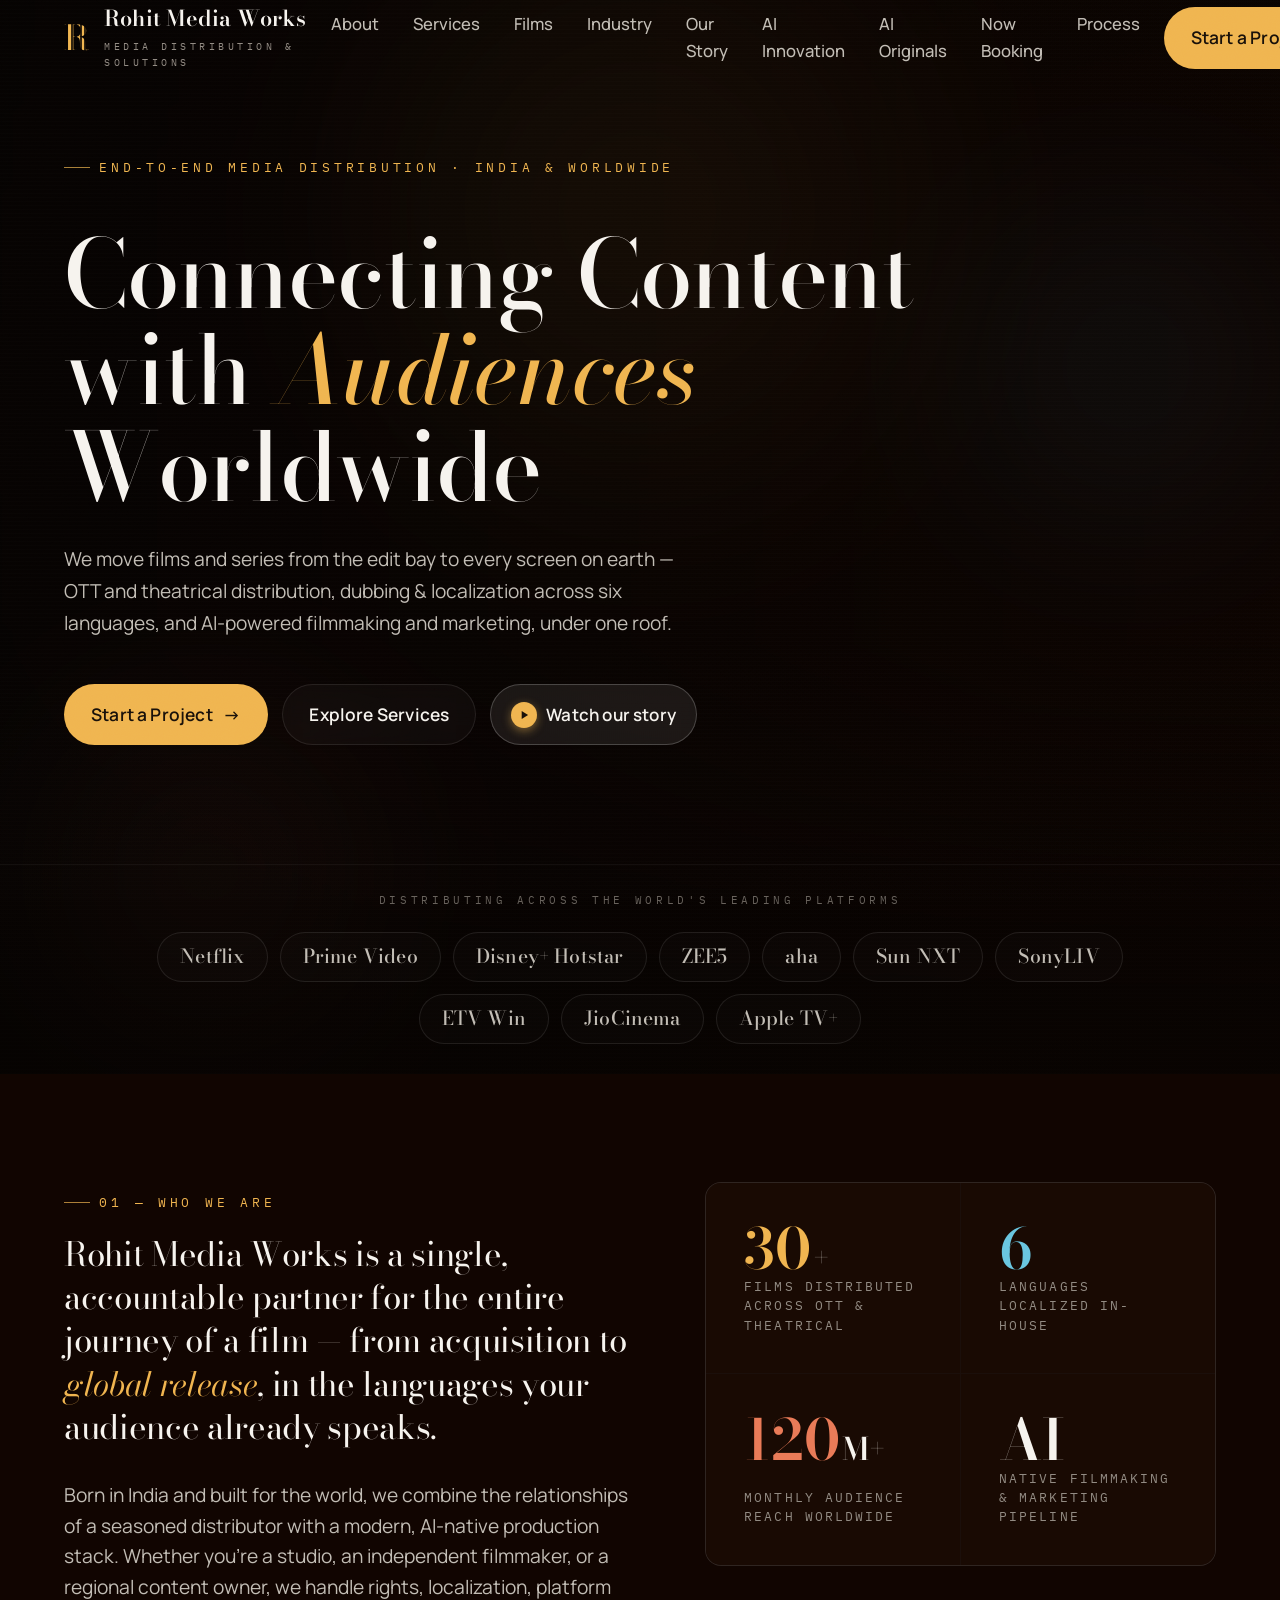
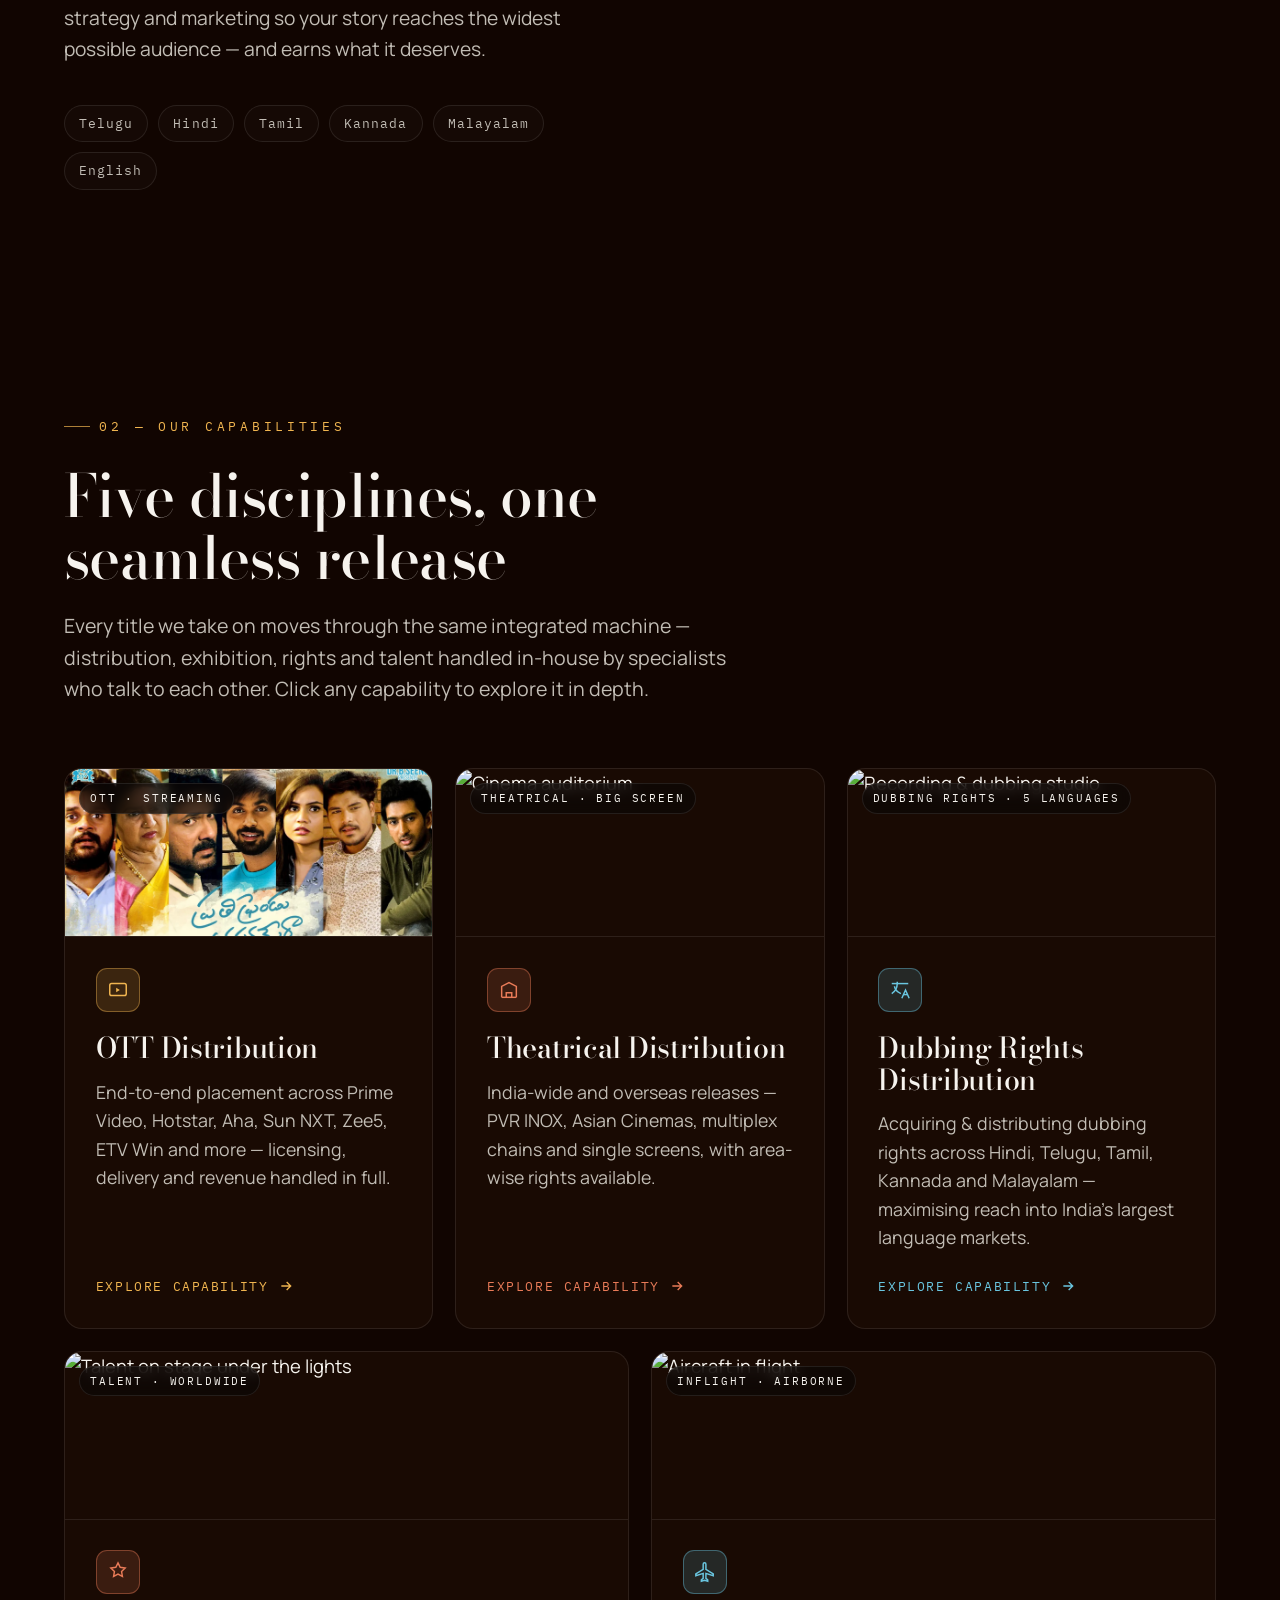
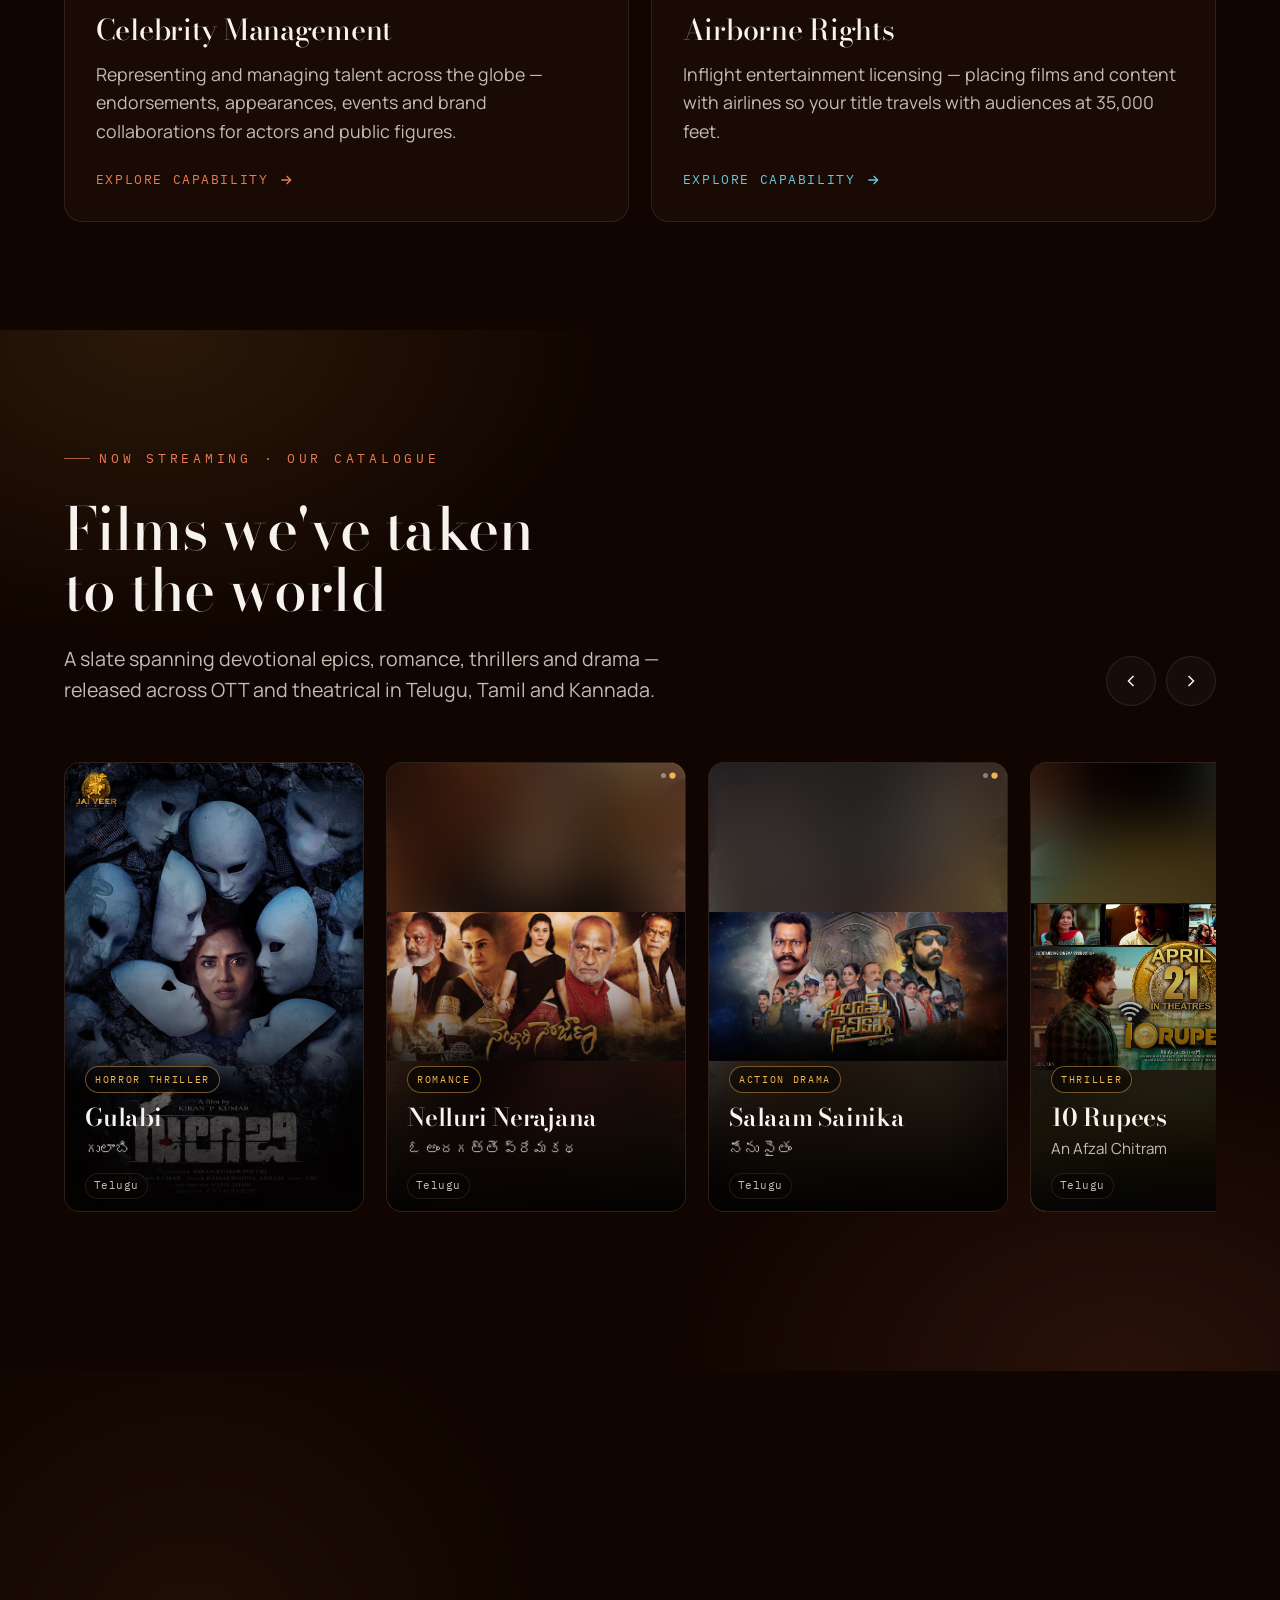
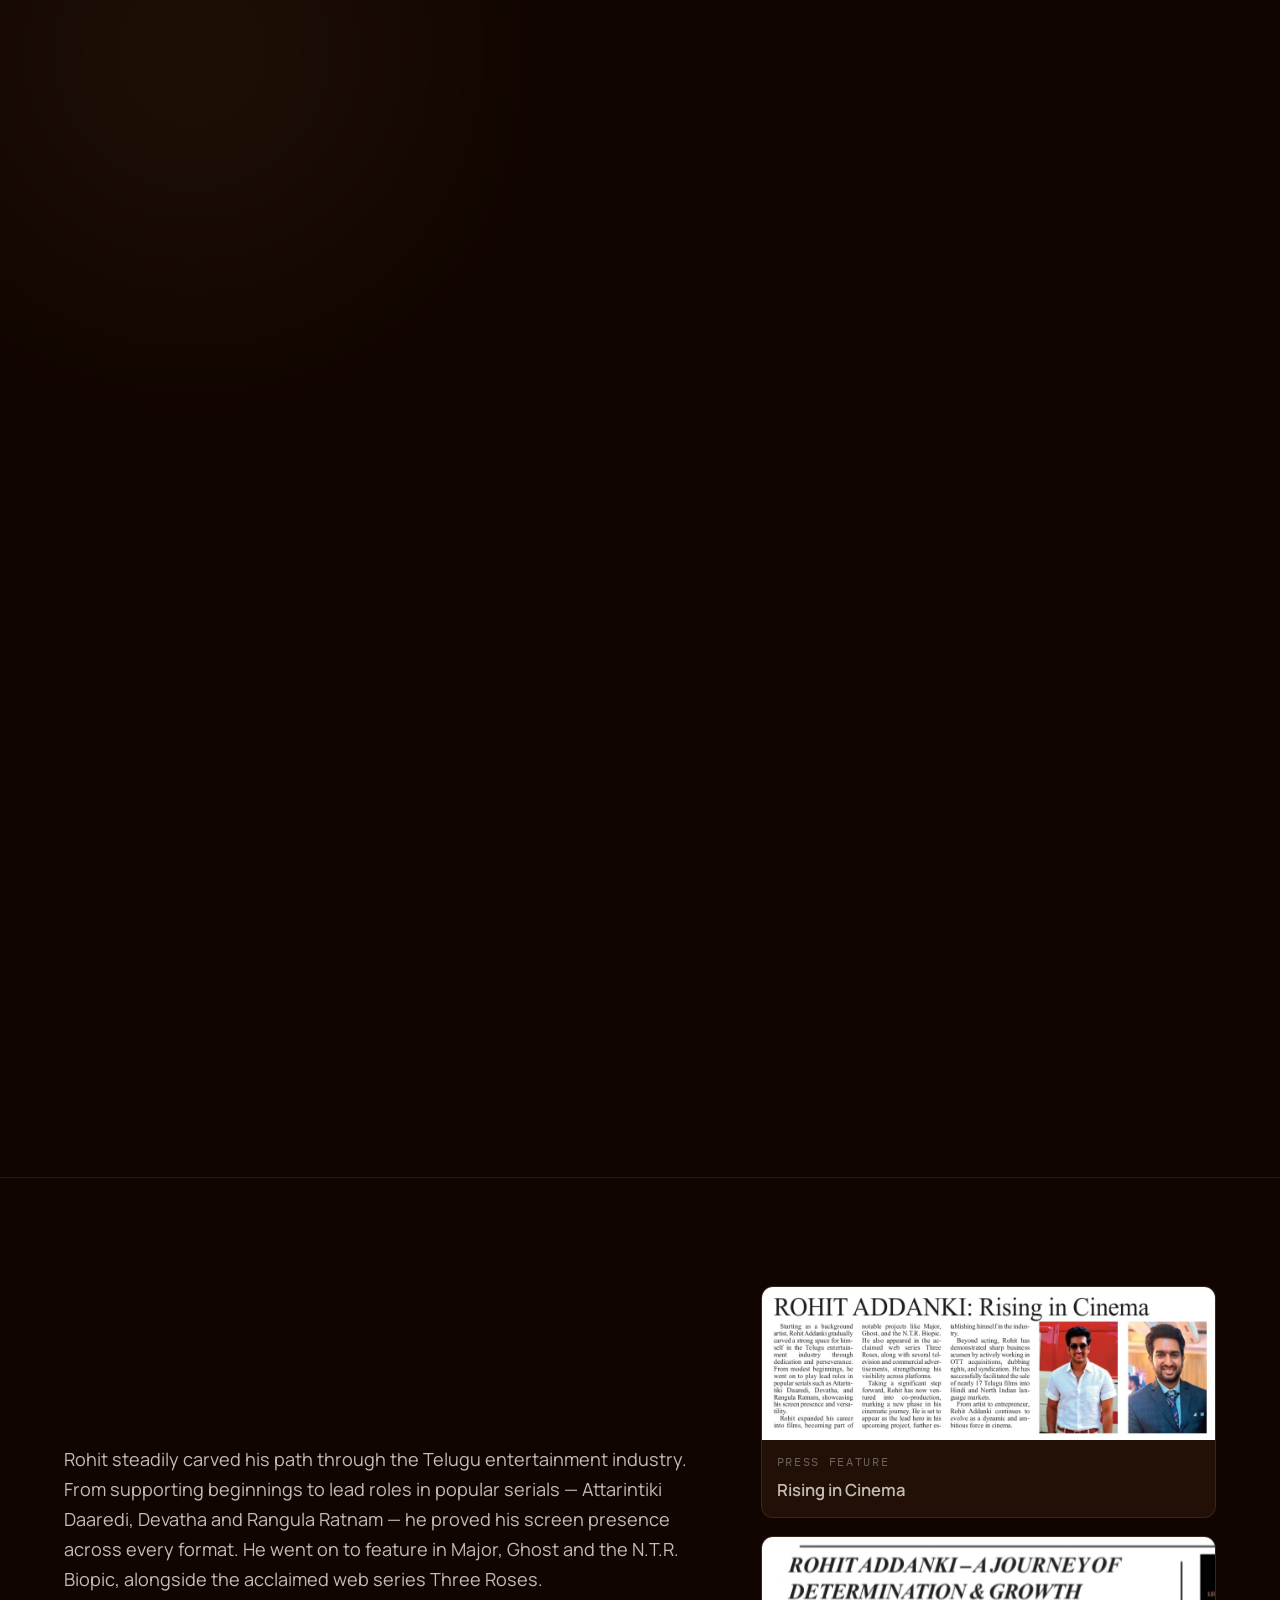
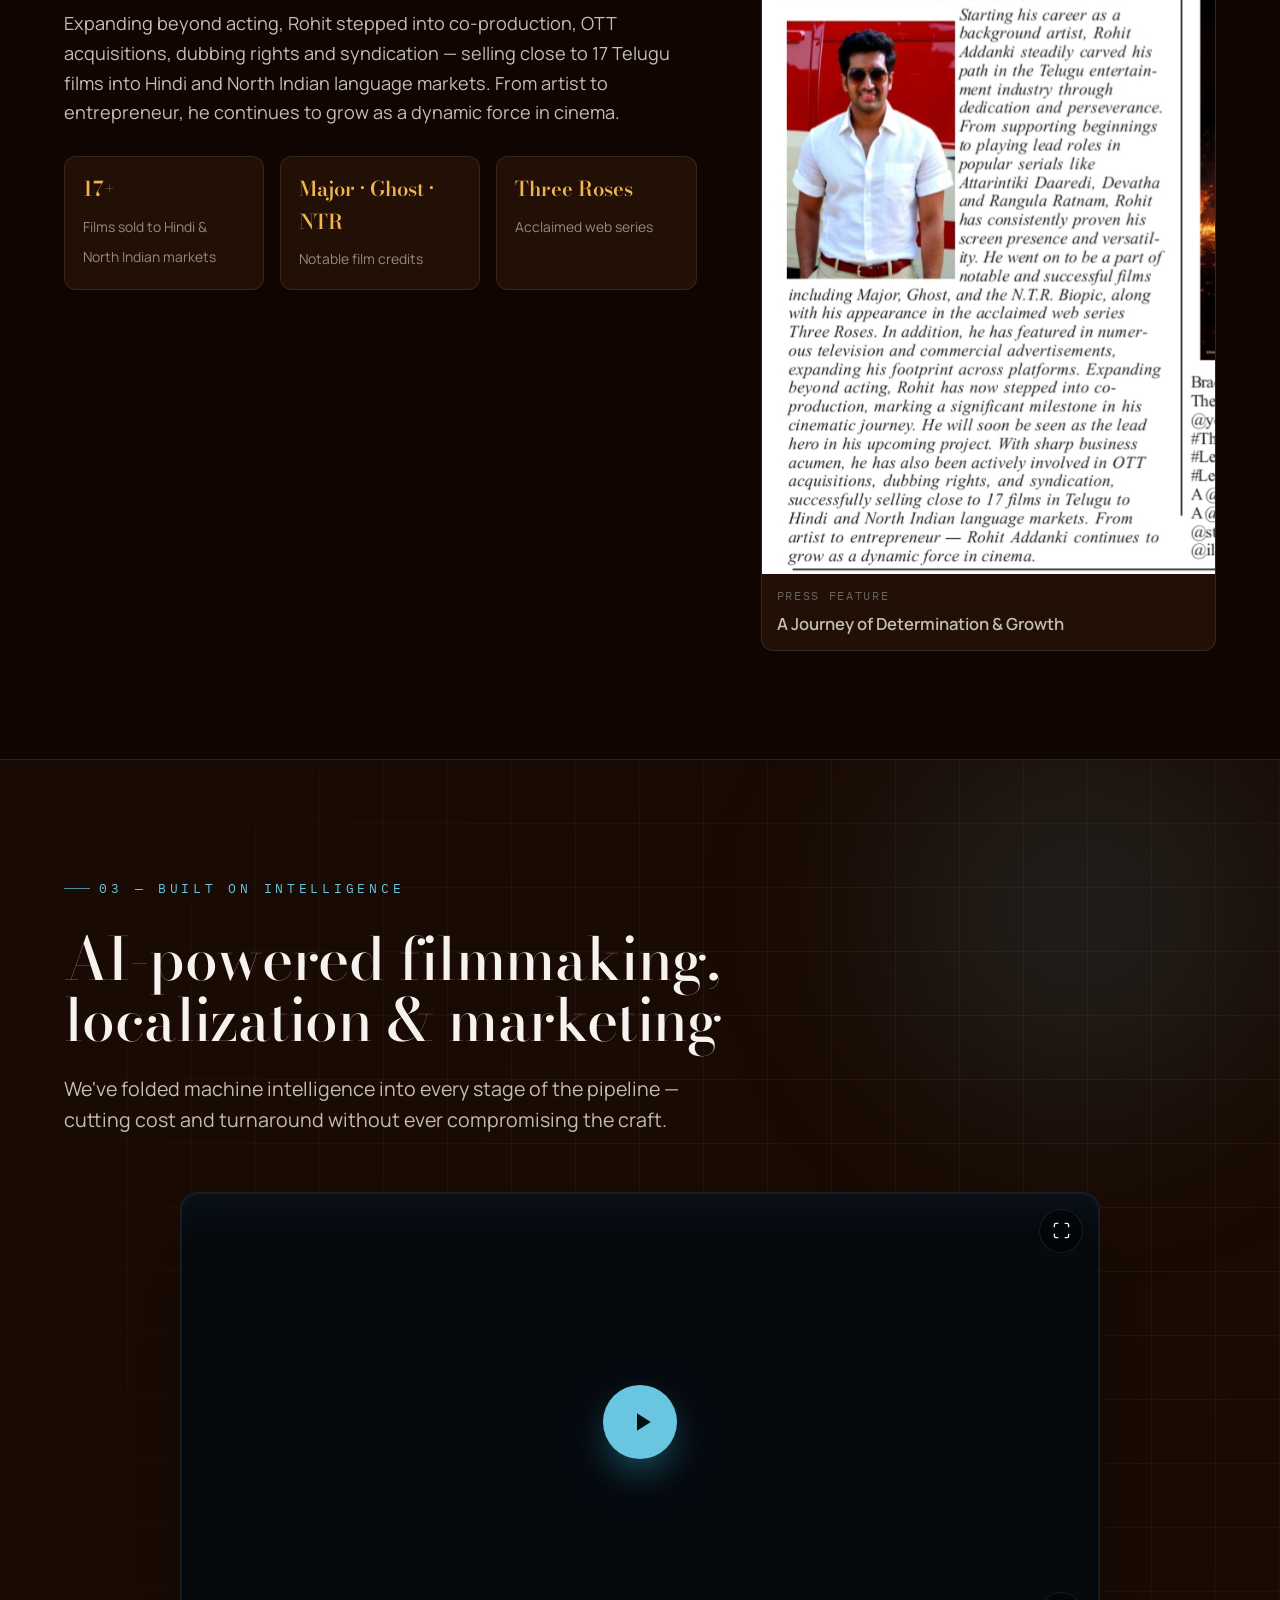
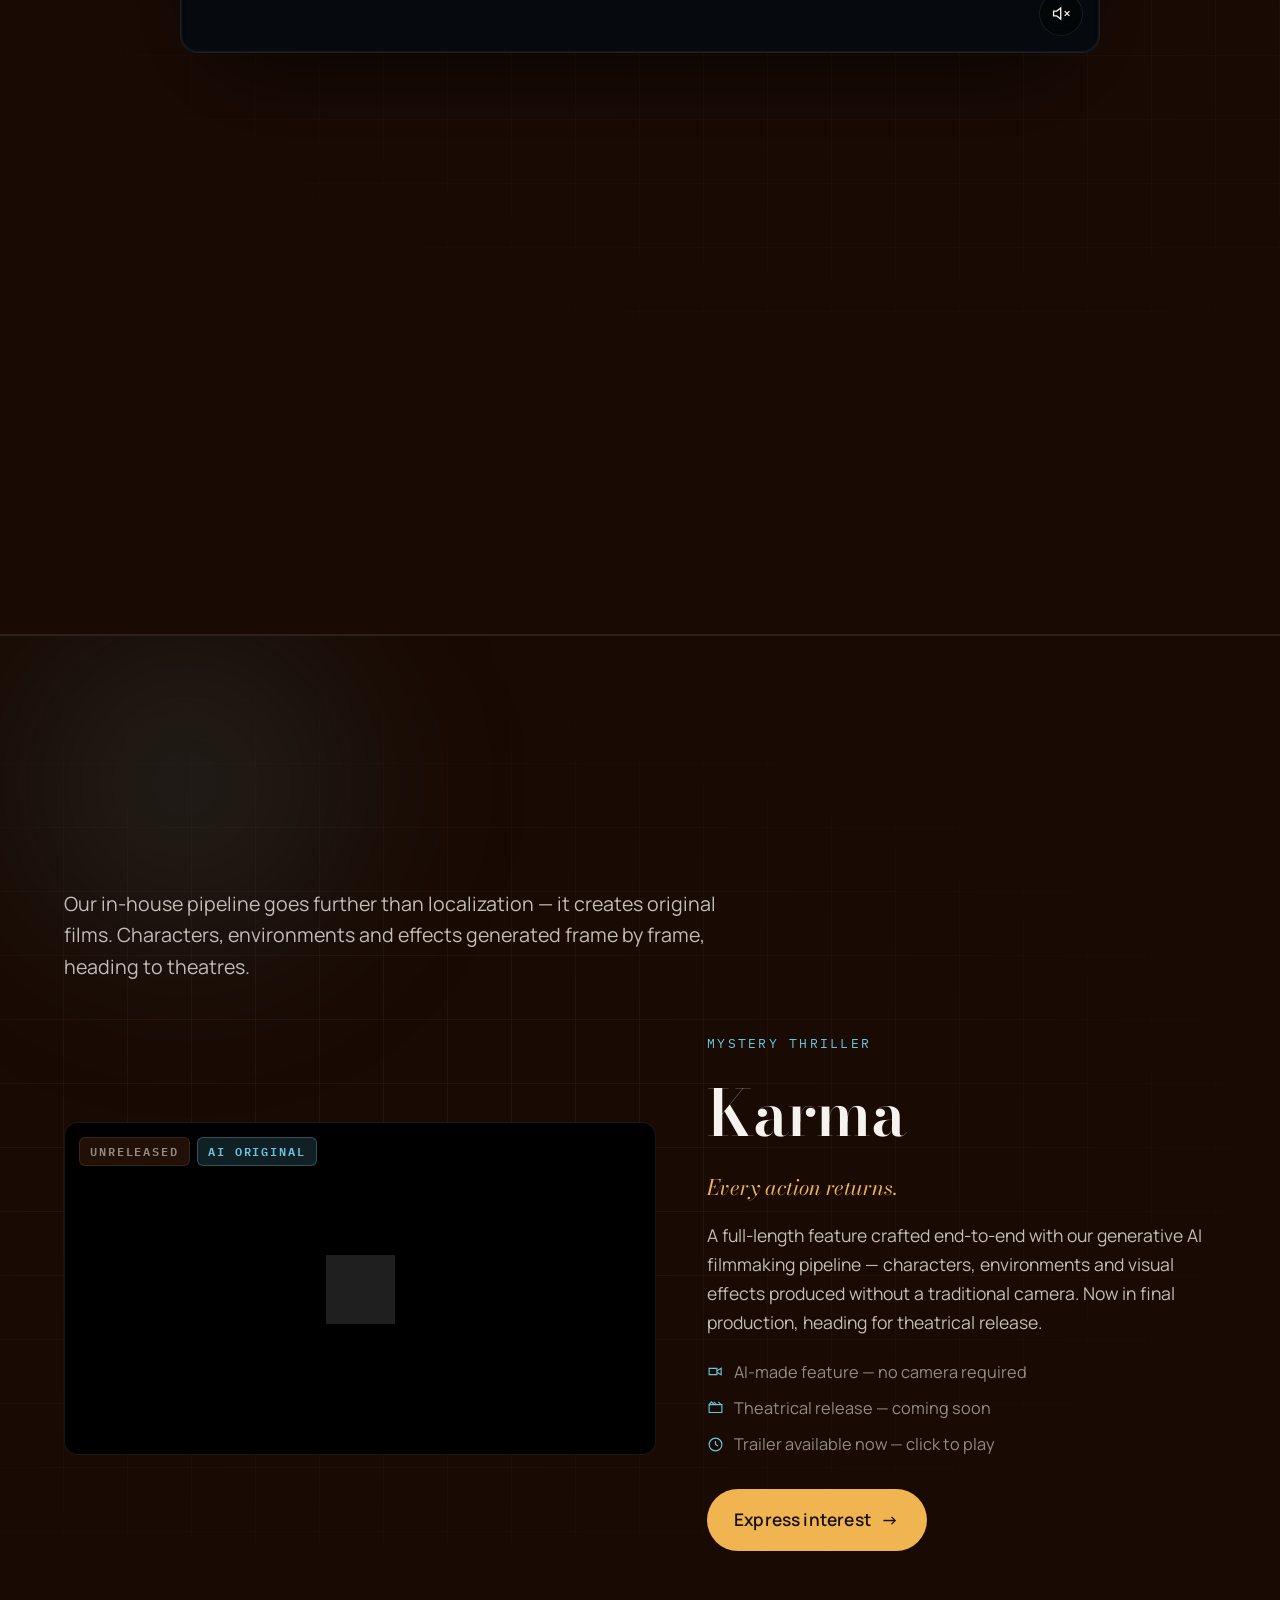
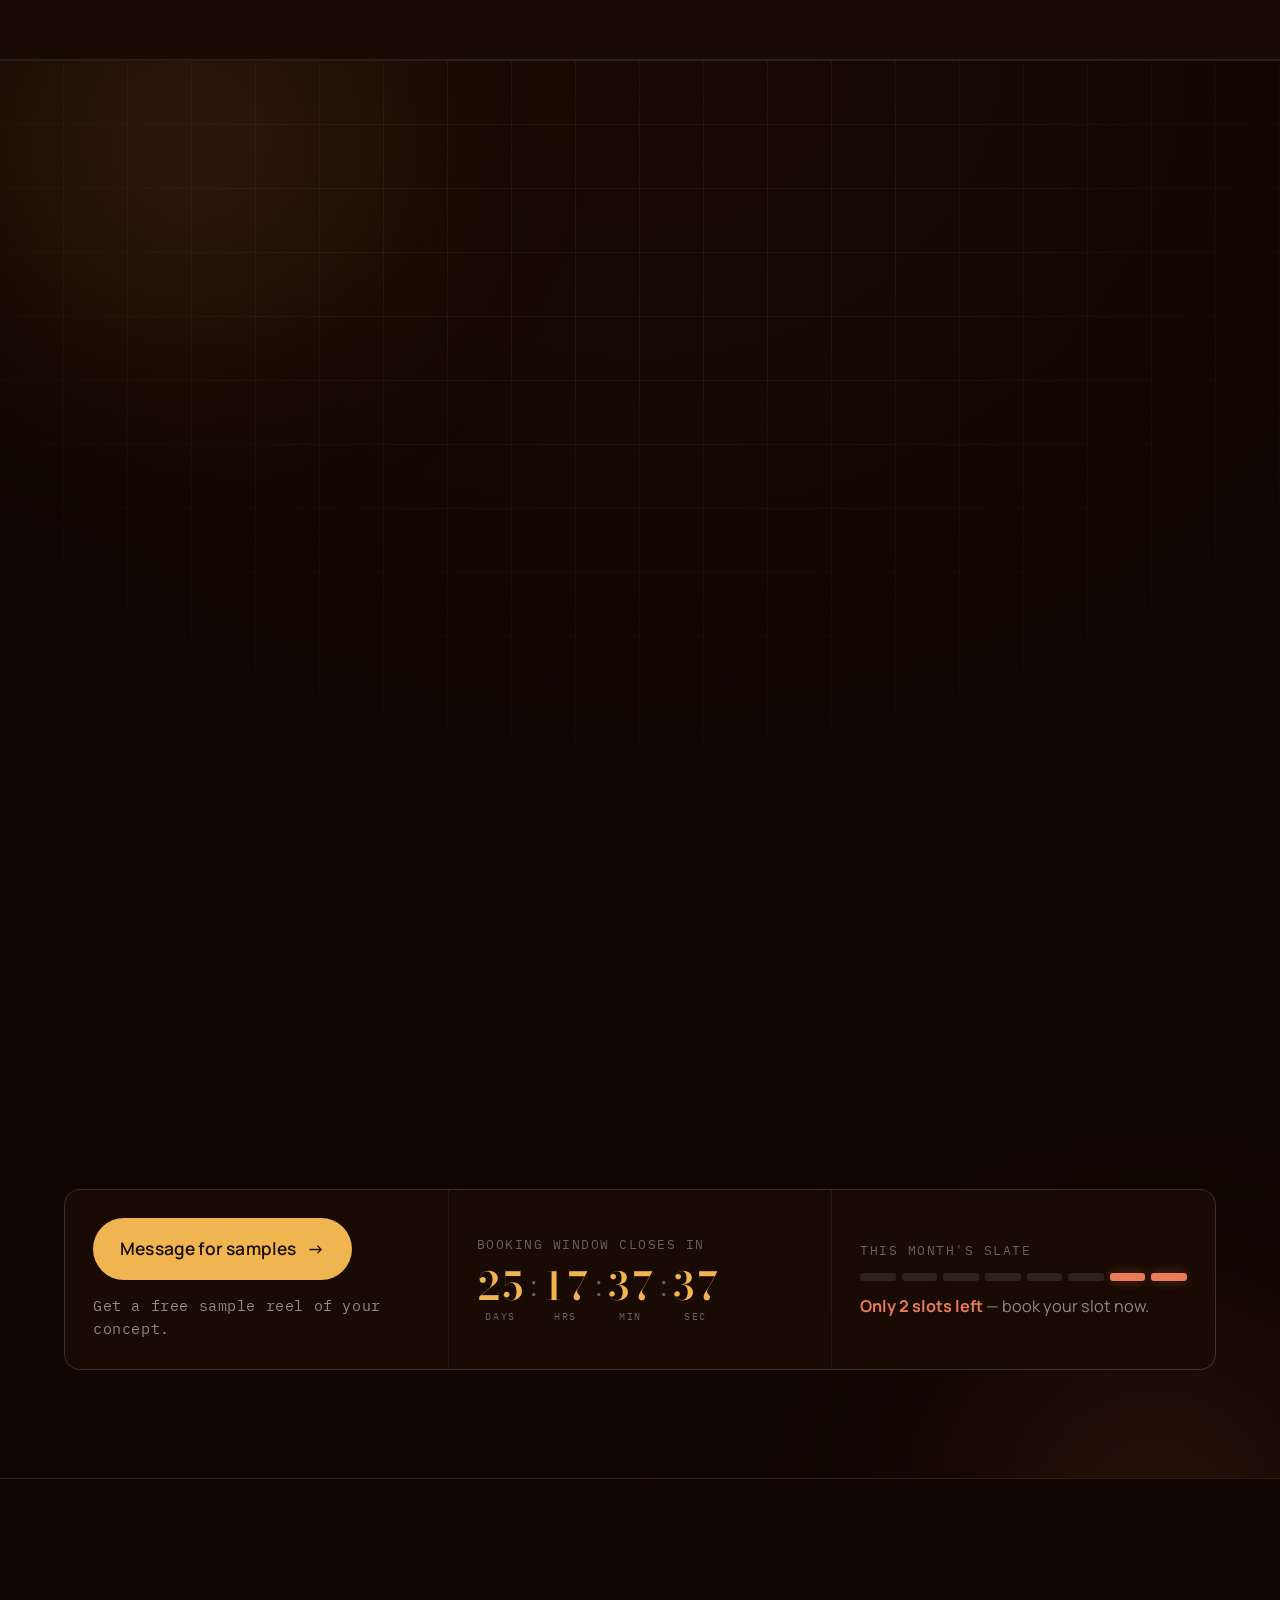
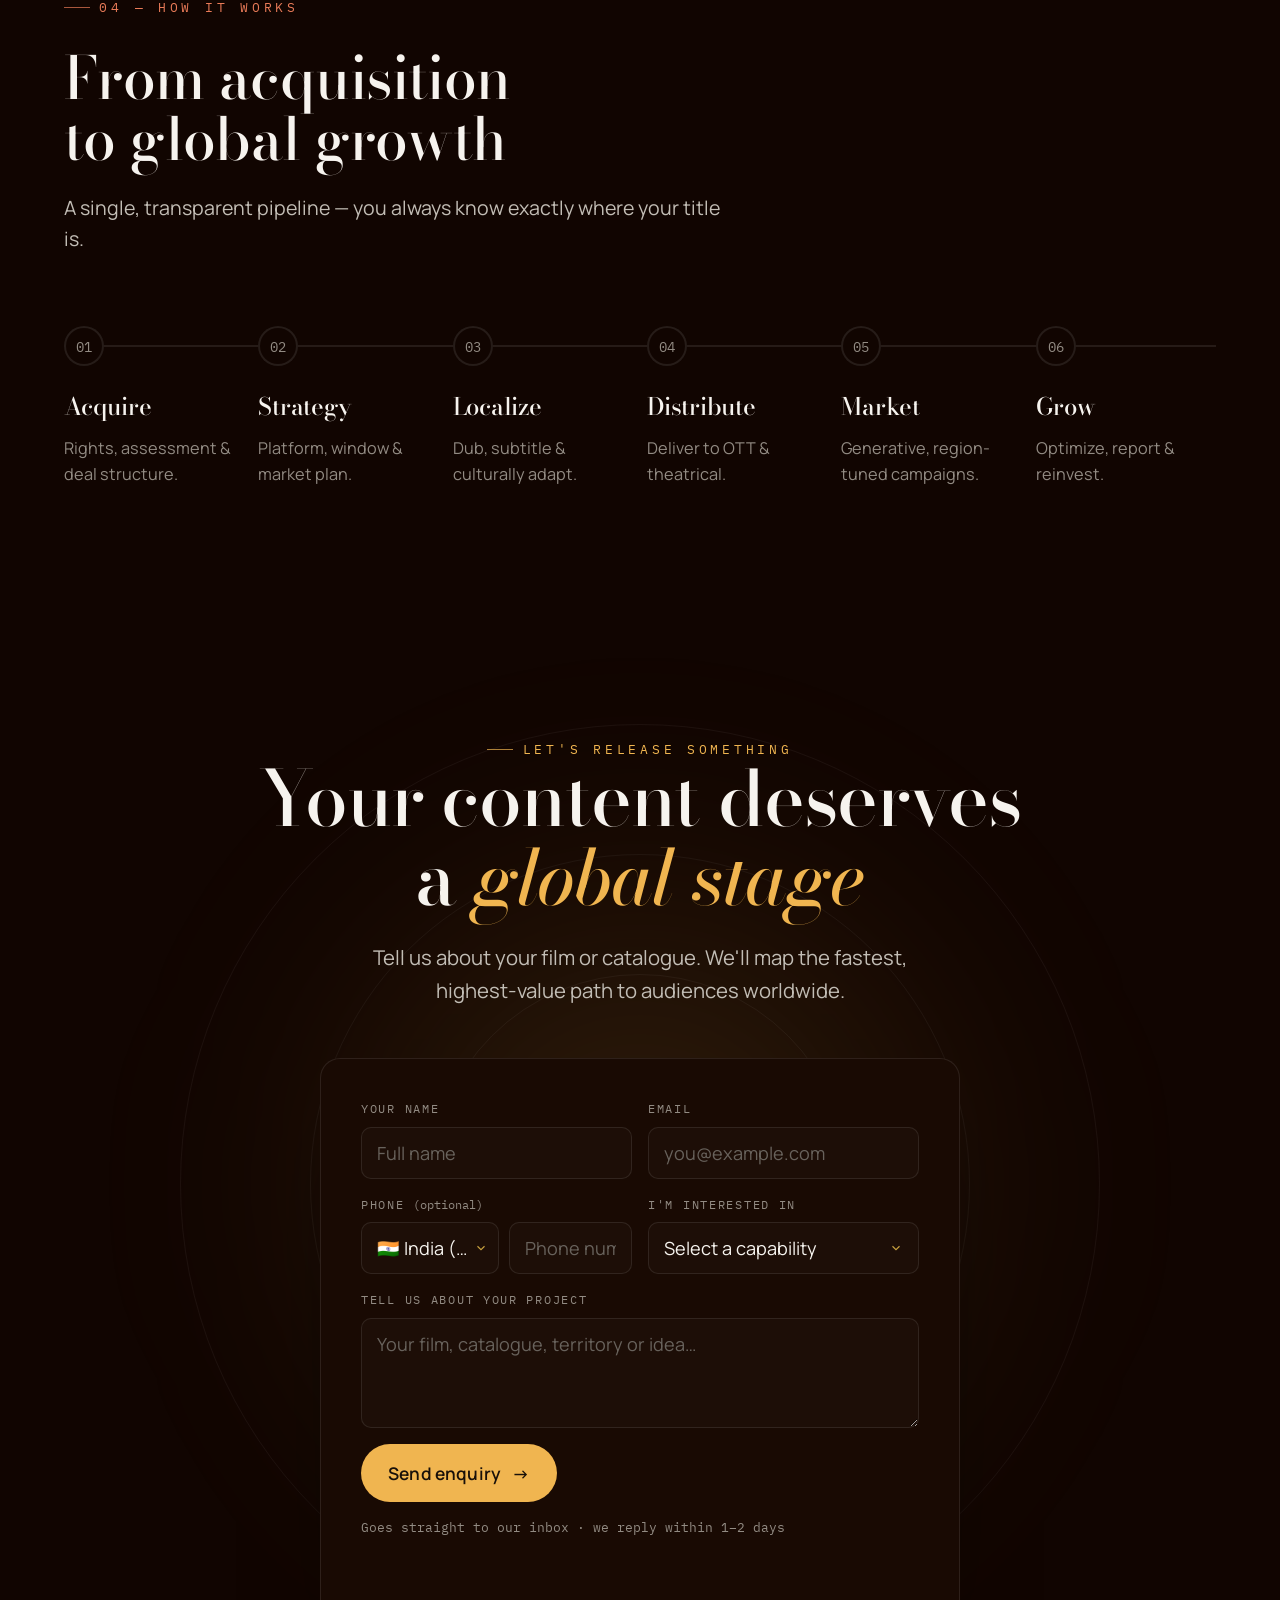
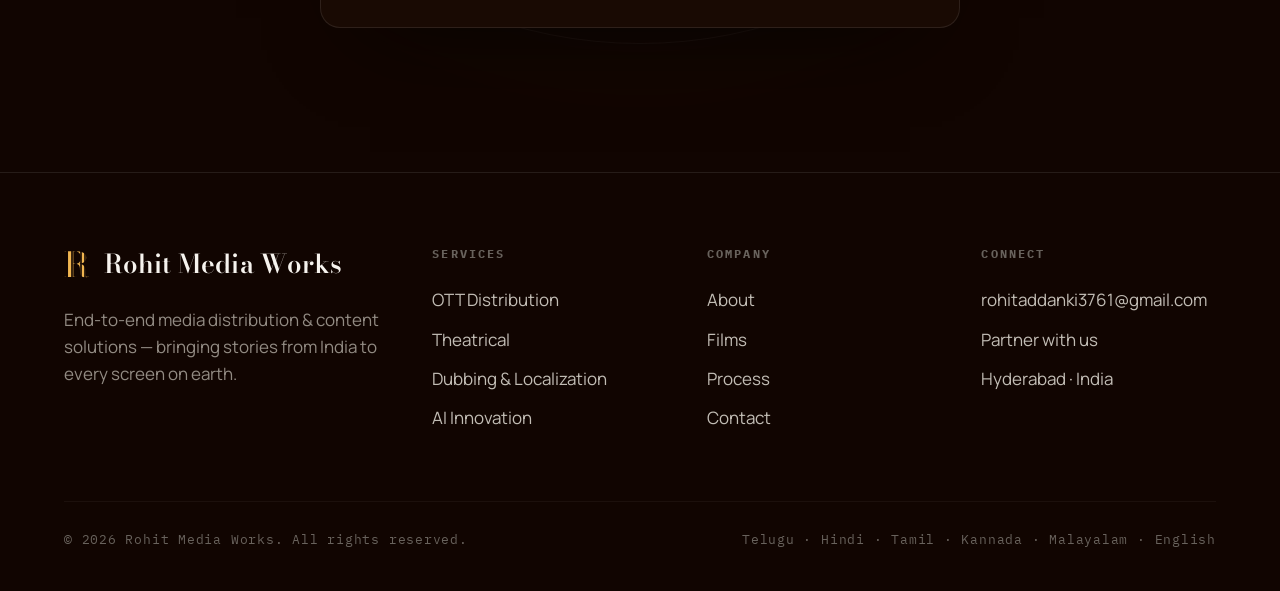
==== index.html @ 6dc05beb "Add Gulabi to the films catalogue Converted the source TIFF poster to a web-sized JPEG (933x1400, ~3" ====
<!DOCTYPE html>
<html lang="en">
<head>
<meta charset="UTF-8" />
<meta name="viewport" content="width=device-width, initial-scale=1.0" />
<title>Rohit Media Works — AI Filmmaking, Film Distribution &amp; OTT Rights</title>
<meta name="description" content="Rohit Media Works blends AI-powered filmmaking — dubbing, subtitles and marketing — with theatrical, OTT and airborne distribution across Telugu, Tamil, Kannada and Hindi cinema." />
<link rel="canonical" href="https://rohitmediaworks.com/" />

<meta property="og:type" content="website" />
<meta property="og:url" content="https://rohitmediaworks.com/" />
<meta property="og:title" content="Rohit Media Works — AI Filmmaking, Film Distribution &amp; OTT Rights" />
<meta property="og:description" content="AI-powered filmmaking, dubbing and marketing, paired with theatrical, OTT and airborne distribution across Telugu, Tamil, Kannada and Hindi cinema." />
<meta property="og:image" content="https://rohitmediaworks.com/assets/brand/rohit-logo-dark.png" />

<meta name="twitter:card" content="summary_large_image" />
<meta name="twitter:title" content="Rohit Media Works — AI Filmmaking, Film Distribution &amp; OTT Rights" />
<meta name="twitter:description" content="AI-powered filmmaking, dubbing and marketing, paired with theatrical, OTT and airborne distribution across Telugu, Tamil, Kannada and Hindi cinema." />
<meta name="twitter:image" content="https://rohitmediaworks.com/assets/brand/rohit-logo-dark.png" />

<script type="application/ld+json">
{
  "@context": "https://schema.org",
  "@type": "Organization",
  "name": "Rohit Media Works",
  "url": "https://rohitmediaworks.com/",
  "logo": "https://rohitmediaworks.com/assets/brand/rohit-logo-dark.png",
  "description": "AI-powered filmmaking, dubbing and marketing, paired with theatrical, OTT and airborne distribution across Telugu, Tamil, Kannada and Hindi cinema."
}
</script>

<link rel="preconnect" href="https://fonts.googleapis.com" />
<link rel="preconnect" href="https://fonts.gstatic.com" crossorigin />
<link href="https://fonts.googleapis.com/css2?family=Bodoni+Moda:ital,opsz,wght@0,6..96,400..700;1,6..96,400..700&family=Manrope:wght@300;400;500;600;700;800&family=IBM+Plex+Mono:wght@400;500;600&display=swap" rel="stylesheet" />
<link rel="stylesheet" href="assets/styles.css" />
</head>
<body>

<div class="edge-rails" aria-hidden="true">
  <span class="rail-line rail-line-l"></span>
  <span class="rail-line rail-line-r"></span>
  <span class="rail-label rail-label-l">Rohit Media Works · Est. India</span>
  <span class="rail-label rail-label-r">Connecting Content with Audiences Worldwide</span>
</div>

<!-- ===================== NAV ===================== -->
<nav class="nav">
  <div class="nav-inner">
    <a class="brand" href="#top" aria-label="Rohit Media Works home">
      <span class="brand-mark">R</span>
      <span>
        <span class="brand-name">Rohit Media Works</span>
        <span class="brand-sub">Media Distribution &amp; Solutions</span>
      </span>
    </a>
    <div class="nav-links">
      <a href="#about">About</a>
      <a href="#services">Services</a>
      <a href="#films">Films</a>
      <a href="#industry">Industry</a>
      <a href="#journey">Our Story</a>
      <a href="#ai">AI Innovation</a>
      <a href="#ai-originals">AI Originals</a>
      <a href="#updates">Now Booking</a>
      <a href="#process">Process</a>
    </div>
    <div class="nav-cta">
      <a href="#contact" class="btn btn-primary"><span class="btn-text">Start a Project</span><span class="arw">→</span></a>
      <button class="nav-burger" aria-label="Menu"><span></span><span></span><span></span></button>
    </div>
  </div>
</nav>

<div class="mobile-menu">
  <a href="#about">About</a>
  <a href="#services">Services</a>
  <a href="#films">Films</a>
  <a href="#industry">Industry</a>
  <a href="#journey">Our Story</a>
  <a href="#ai">AI Innovation</a>
  <a href="#ai-originals">AI Originals</a>
  <a href="#updates">Now Booking</a>
  <a href="#process">Process</a>
  <a href="#contact">Start a Project</a>
</div>

<!-- ===================== HERO ===================== -->
<header class="hero" id="top">
  <div class="hero-bg">
    <div class="hero-slideshow" aria-hidden="true">
      <div class="hero-slide" style="background-image:url('https://images.unsplash.com/photo-1489599849927-2ee91cede3ba?w=1900&q=80&auto=format&fit=crop')"></div>
      <div class="hero-slide" style="background-image:url('https://images.unsplash.com/photo-1593359677879-a4bb92f829d1?w=1900&q=80&auto=format&fit=crop')"></div>
      <div class="hero-slide" style="background-image:url('https://images.unsplash.com/photo-1517604931442-7e0c8ed2963c?w=1900&q=80&auto=format&fit=crop')"></div>
      <div class="hero-slide" style="background-image:url('https://images.unsplash.com/photo-1598488035139-bdbb2231ce04?w=1900&q=80&auto=format&fit=crop')"></div>
      <div class="hero-slide" style="background-image:url('https://images.unsplash.com/photo-1451187580459-43490279c0fa?w=1900&q=80&auto=format&fit=crop')"></div>
      <div class="hero-slide" style="background-image:url('https://images.unsplash.com/photo-1485846234645-a62644f84728?w=1900&q=80&auto=format&fit=crop')"></div>
    </div>
    <div class="hero-scrim"></div>
    <div class="glow g1"></div>
    <div class="glow g2"></div>
    <div class="glow g3"></div>
    <div class="scan"></div>
    <div class="vignette"></div>
  </div>

  <div class="hero-inner">
    <span class="eyebrow" data-reveal>End-to-End Media Distribution · India &amp; Worldwide</span>
    <h1 class="display" data-reveal style="--d:80ms">Connecting Content with <em>Audiences</em> Worldwide</h1>
    <p class="hero-lede" data-reveal style="--d:160ms">
      We move films and series from the edit bay to every screen on earth — OTT and theatrical
      distribution, dubbing &amp; localization across six languages, and AI-powered filmmaking and
      marketing, under one roof.
    </p>
    <div class="hero-actions" data-reveal style="--d:240ms">
      <a href="#contact" class="btn btn-primary">Start a Project <span class="arw">→</span></a>
      <a href="#services" class="btn btn-ghost">Explore Services</a>
      <button class="btn btn-watch" id="watchStoryBtn" type="button">
        <span class="watch-play"><svg viewBox="0 0 24 24" fill="currentColor" width="14" height="14"><path d="M8 5v14l11-7z"/></svg></span>
        Watch our story
      </button>
    </div>

    <div class="hero-meta" data-reveal style="--d:320ms">
      <div class="m"><b>30+</b><span>Films Distributed</span></div>
      <div class="m"><b>6</b><span>Languages</span></div>
      <div class="m"><b>120M+</b><span>Audience Reach</span></div>
      <div class="m"><b>AI</b><span>Native Pipeline</span></div>
    </div>
  </div>

  <div class="marquee">
    <div class="marquee-label">Distributing across the world's leading platforms</div>
    <div class="platforms-row">
      <span class="plat-logo">Netflix</span>
      <span class="plat-logo">Prime Video</span>
      <span class="plat-logo">Disney+ Hotstar</span>
      <span class="plat-logo">ZEE5</span>
      <span class="plat-logo">aha</span>
      <span class="plat-logo">Sun NXT</span>
      <span class="plat-logo">SonyLIV</span>
      <span class="plat-logo">ETV Win</span>
      <span class="plat-logo">JioCinema</span>
      <span class="plat-logo">Apple TV+</span>
    </div>
  </div>
</header>

<!-- ===================== ABOUT ===================== -->
<section class="sec" id="about">
  <div class="wrap">
    <div class="about-grid">
      <div class="about-story">
        <span class="eyebrow" data-reveal>01 — Who We Are</span>
        <p class="lead" data-reveal style="--d:80ms">
          Rohit Media Works is a single, accountable partner for the entire journey of a film —
          from acquisition to <em>global release</em>, in the languages your audience already speaks.
        </p>
        <p class="body" data-reveal style="--d:160ms">
          Born in India and built for the world, we combine the relationships of a seasoned distributor
          with a modern, AI-native production stack. Whether you're a studio, an independent filmmaker,
          or a regional content owner, we handle rights, localization, platform strategy and marketing
          so your story reaches the widest possible audience — and earns what it deserves.
        </p>
        <div class="about-langs" data-reveal style="--d:240ms">
          <span class="lang-chip">Telugu</span>
          <span class="lang-chip">Hindi</span>
          <span class="lang-chip">Tamil</span>
          <span class="lang-chip">Kannada</span>
          <span class="lang-chip">Malayalam</span>
          <span class="lang-chip">English</span>
        </div>
      </div>

      <div class="stats" data-reveal style="--d:120ms">
        <div class="stat">
          <span class="num"><span data-count="30">0</span><span class="suf">+</span></span>
          <span class="lbl">Films distributed across OTT &amp; theatrical</span>
        </div>
        <div class="stat">
          <span class="num"><span data-count="6">0</span></span>
          <span class="lbl">Languages localized in-house</span>
        </div>
        <div class="stat">
          <span class="num"><span data-count="120">0</span><span class="suf">M+</span></span>
          <span class="lbl">Monthly audience reach worldwide</span>
        </div>
        <div class="stat">
          <span class="num">AI</span>
          <span class="lbl">Native filmmaking &amp; marketing pipeline</span>
        </div>
      </div>
    </div>
  </div>
</section>

<!-- ===================== SERVICES ===================== -->
<section class="sec" id="services">
  <div class="wrap">
    <div class="sec-head">
      <span class="eyebrow" data-reveal>02 — Our Capabilities</span>
      <h2 data-reveal style="--d:80ms">Five disciplines, one seamless release</h2>
      <p data-reveal style="--d:160ms">
        Every title we take on moves through the same integrated machine — distribution, exhibition,
        rights and talent handled in-house by specialists who talk to each other. Click any capability
        to explore it in depth.
      </p>
    </div>

    <div class="svc-grid">
      <!-- OTT -->
      <a class="svc-card" href="services/ott-distribution.html" data-reveal>
        <div class="svc-visual">
          <span class="tag">OTT · Streaming</span>
          <img class="svc-img" src="assets/films/ensemble-lineup.jpg" alt="Distributed film — ensemble cast" loading="lazy" />
        </div>
        <div class="svc-body">
          <div class="svc-icon">
            <svg viewBox="0 0 24 24" fill="none" stroke="currentColor" stroke-width="1.6"><rect x="3" y="5" width="18" height="13" rx="2"/><path d="M10 9.5l4 2.5-4 2.5z" fill="currentColor" stroke="none"/></svg>
          </div>
          <h3>OTT Distribution</h3>
          <p class="svc-desc">End-to-end placement across Prime Video, Hotstar, Aha, Sun NXT, Zee5, ETV Win and more — licensing, delivery and revenue handled in full.</p>
          <span class="svc-cta">Explore capability <svg viewBox="0 0 24 24" fill="none" stroke="currentColor" stroke-width="2"><path d="M5 12h14M13 6l6 6-6 6"/></svg></span>
        </div>
      </a>

      <!-- THEATRICAL -->
      <a class="svc-card warm" href="services/theatrical-distribution.html" data-reveal style="--d:100ms">
        <div class="svc-visual">
          <span class="tag">Theatrical · Big Screen</span>
          <img class="svc-img" src="https://images.unsplash.com/photo-1517604931442-7e0c8ed2963c?w=900&q=75&auto=format&fit=crop" alt="Cinema auditorium" loading="lazy" style="object-position:center 50%" />
        </div>
        <div class="svc-body">
          <div class="svc-icon">
            <svg viewBox="0 0 24 24" fill="none" stroke="currentColor" stroke-width="1.6"><path d="M4 20V8l8-4 8 4v12"/><path d="M4 20h16"/><path d="M9 20v-5h6v5"/></svg>
          </div>
          <h3>Theatrical Distribution</h3>
          <p class="svc-desc">India-wide and overseas releases — PVR INOX, Asian Cinemas, multiplex chains and single screens, with area-wise rights available.</p>
          <span class="svc-cta">Explore capability <svg viewBox="0 0 24 24" fill="none" stroke="currentColor" stroke-width="2"><path d="M5 12h14M13 6l6 6-6 6"/></svg></span>
        </div>
      </a>

      <!-- DUBBING RIGHTS -->
      <a class="svc-card cool" href="services/dubbing-rights.html" data-reveal style="--d:200ms">
        <div class="svc-visual">
          <span class="tag">Dubbing Rights · 5 Languages</span>
          <img class="svc-img" src="https://images.unsplash.com/photo-1598488035139-bdbb2231ce04?w=900&q=75&auto=format&fit=crop" alt="Recording &amp; dubbing studio" loading="lazy" style="object-position:center 45%" />
        </div>
        <div class="svc-body">
          <div class="svc-icon">
            <svg viewBox="0 0 24 24" fill="none" stroke="currentColor" stroke-width="1.6"><path d="M3 5h18"/><path d="M9 3v2c0 6-3 9-6 11"/><path d="M6 8c0 4 3 6 7 8"/><path d="M14 21l4-9 4 9"/><path d="M15.5 17h5"/></svg>
          </div>
          <h3>Dubbing Rights Distribution</h3>
          <p class="svc-desc">Acquiring &amp; distributing dubbing rights across Hindi, Telugu, Tamil, Kannada and Malayalam — maximising reach into India's largest language markets.</p>
          <span class="svc-cta">Explore capability <svg viewBox="0 0 24 24" fill="none" stroke="currentColor" stroke-width="2"><path d="M5 12h14M13 6l6 6-6 6"/></svg></span>
        </div>
      </a>

      <!-- CELEBRITY MANAGEMENT -->
      <a class="svc-card warm" href="services/celebrity-management.html" data-reveal style="--d:120ms">
        <div class="svc-visual">
          <span class="tag">Talent · Worldwide</span>
          <img class="svc-img" src="https://images.unsplash.com/photo-1470229722913-7c0e2dbbafd3?w=900&q=75&auto=format&fit=crop" alt="Talent on stage under the lights" loading="lazy" style="object-position:center 45%" />
        </div>
        <div class="svc-body">
          <div class="svc-icon">
            <svg viewBox="0 0 24 24" fill="none" stroke="currentColor" stroke-width="1.6"><path d="M12 2l2.4 4.9 5.4.8-3.9 3.8.9 5.4-4.8-2.5-4.8 2.5.9-5.4L4.2 7.7l5.4-.8z"/></svg>
          </div>
          <h3>Celebrity Management</h3>
          <p class="svc-desc">Representing and managing talent across the globe — endorsements, appearances, events and brand collaborations for actors and public figures.</p>
          <span class="svc-cta">Explore capability <svg viewBox="0 0 24 24" fill="none" stroke="currentColor" stroke-width="2"><path d="M5 12h14M13 6l6 6-6 6"/></svg></span>
        </div>
      </a>

      <!-- AIRBORNE RIGHTS -->
      <a class="svc-card cool" href="services/airborne-rights.html" data-reveal style="--d:240ms">
        <div class="svc-visual">
          <span class="tag">Inflight · Airborne</span>
          <img class="svc-img" src="https://images.unsplash.com/photo-1436491865332-7a61a109cc05?w=900&q=75&auto=format&fit=crop" alt="Aircraft in flight" loading="lazy" style="object-position:center 50%" />
        </div>
        <div class="svc-body">
          <div class="svc-icon">
            <svg viewBox="0 0 24 24" fill="none" stroke="currentColor" stroke-width="1.6"><path d="M21 16v-2l-8-5V3.5a1.5 1.5 0 0 0-3 0V9l-8 5v2l8-2.5V19l-2 1.5V22l3.5-1 3.5 1v-1.5L13 19v-5.5z"/></svg>
          </div>
          <h3>Airborne Rights</h3>
          <p class="svc-desc">Inflight entertainment licensing — placing films and content with airlines so your title travels with audiences at 35,000 feet.</p>
          <span class="svc-cta">Explore capability <svg viewBox="0 0 24 24" fill="none" stroke="currentColor" stroke-width="2"><path d="M5 12h14M13 6l6 6-6 6"/></svg></span>
        </div>
      </a>
    </div>
  </div>
</section>

<!-- ===================== FILMS ===================== -->
<section class="sec films" id="films">
  <div class="wrap">
    <div class="films-head">
      <div class="sec-head">
        <span class="eyebrow is-ember" data-reveal>Now Streaming · Our Catalogue</span>
        <h2 data-reveal style="--d:80ms">Films we've taken to the world</h2>
        <p data-reveal style="--d:160ms">A slate spanning devotional epics, romance, thrillers and drama — released across OTT and theatrical in Telugu, Tamil and Kannada.</p>
      </div>
      <div class="films-controls" data-reveal style="--d:200ms">
        <button class="slider-arrow" data-dir="-1" aria-label="Previous films">
          <svg viewBox="0 0 24 24" fill="none" stroke="currentColor" stroke-width="1.8"><path d="M15 18l-6-6 6-6"/></svg>
        </button>
        <button class="slider-arrow" data-dir="1" aria-label="Next films">
          <svg viewBox="0 0 24 24" fill="none" stroke="currentColor" stroke-width="1.8"><path d="M9 18l6-6-6-6"/></svg>
        </button>
      </div>
    </div>

    <div class="films-rail" data-reveal>
      <!-- Gulabi -->
      <article class="film-card"
        data-title="Gulabi"
        data-native="గులాబి"
        data-genre="Horror Thriller"
        data-year="2026"
        data-langs="Telugu"
        data-runtime="TBA"
        data-rating="U/A"
        data-director="Kiran P Kumar"
        data-production="Jai Veer Films"
        data-poster="assets/films/gulabi.jpg"
        data-synopsis="A woman finds herself surrounded by faceless masks she can't escape. A film by Kiran P Kumar, produced by Kiran Kumar Poluri — cinematography by M.S. Kiran Kumar, music by Abu, editing by Ramakrishna Arram.">
        <div class="film-poster">
          <div class="film-poster-img is-on"><img src="assets/films/gulabi.jpg" alt="Gulabi poster" loading="lazy" /></div>
        </div>
        <div class="film-meta">
          <span class="film-badge">Horror Thriller</span>
          <span class="film-title">Gulabi</span>
          <span class="film-native">గులాబి</span>
          <div class="film-langs"><span>Telugu</span></div>
        </div>
      </article>

      <!-- Nelluri Nerajana -->
      <article class="film-card"
        data-title="Nelluri Nerajana"
        data-native="ఓ అందగత్తె ప్రేమకథ"
        data-genre="Romance"
        data-year="2026"
        data-langs="Telugu"
        data-runtime="TBA"
        data-rating="U/A"
        data-director="Subramanyam Chigurupati"
        data-production="Chigurupati Creations"
        data-poster="assets/films/nelluri-nerajana-1.jpg"
        data-synopsis="A beautiful girl's love story — written, scored and directed by Subramanyam Chigurupati, with cinematography by Gopi, music by Yarachala Venkatesh and editing by Duvvarapu Venkatesh.">
        <div class="film-poster">
          <div class="film-poster-img is-on"><img src="assets/films/nelluri-nerajana-1.jpg" alt="Nelluri Nerajana poster" loading="lazy" /></div>
          <div class="film-poster-img is-wide" style="background-image:url('assets/films/nelluri-nerajana-2.jpg')"><img src="assets/films/nelluri-nerajana-2.jpg" alt="Nelluri Nerajana cast banner" loading="lazy" /></div>
          <div class="film-poster-dots"><span class="is-on"></span><span></span></div>
        </div>
        <div class="film-meta">
          <span class="film-badge">Romance</span>
          <span class="film-title">Nelluri Nerajana</span>
          <span class="film-native">ఓ అందగత్తె ప్రేమకథ</span>
          <div class="film-langs"><span>Telugu</span></div>
        </div>
      </article>

      <!-- Salaam Sainika -->
      <article class="film-card"
        data-title="Salaam Sainika"
        data-native="నేను సైతం"
        data-genre="Action Drama"
        data-year="2026"
        data-langs="Telugu"
        data-runtime="TBA"
        data-rating="U/A"
        data-director="—"
        data-production="—"
        data-poster="assets/films/salaam-sainika-1.jpg"
        data-synopsis="A hard-hitting social action drama following soldiers, officers and ordinary citizens caught in a fight for justice — a story of duty and defiance.">
        <div class="film-poster">
          <div class="film-poster-img is-on"><img src="assets/films/salaam-sainika-1.jpg" alt="Salaam Sainika poster" loading="lazy" /></div>
          <div class="film-poster-img is-wide" style="background-image:url('assets/films/salaam-sainika-2.jpg')"><img src="assets/films/salaam-sainika-2.jpg" alt="Salaam Sainika cast banner" loading="lazy" /></div>
          <div class="film-poster-dots"><span class="is-on"></span><span></span></div>
        </div>
        <div class="film-meta">
          <span class="film-badge">Action Drama</span>
          <span class="film-title">Salaam Sainika</span>
          <span class="film-native">నేను సైతం</span>
          <div class="film-langs"><span>Telugu</span></div>
        </div>
      </article>

      <!-- 10 Rupees -->
      <article class="film-card"
        data-title="10 Rupees"
        data-native="An Afzal Chitram"
        data-genre="Thriller"
        data-year="2026"
        data-langs="Telugu"
        data-runtime="TBA"
        data-rating="U/A"
        data-director="Afzal"
        data-production="Outstanding Cinema Production"
        data-poster="assets/films/10-rupees-2.jpg"
        data-synopsis="A sharp thriller about how far a scam can travel over a single phone call. An Afzal Chitram, produced by Outstanding Cinema Production, released in theatres April 21.">
        <div class="film-poster">
          <div class="film-poster-img is-on"><img src="assets/films/10-rupees-2.jpg" alt="10 Rupees poster" loading="lazy" /></div>
          <div class="film-poster-img is-wide" style="background-image:url('assets/films/10-rupees-1.jpg')"><img src="assets/films/10-rupees-1.jpg" alt="10 Rupees banner" loading="lazy" /></div>
          <div class="film-poster-dots"><span class="is-on"></span><span></span></div>
        </div>
        <div class="film-meta">
          <span class="film-badge">Thriller</span>
          <span class="film-title">10 Rupees</span>
          <span class="film-native">An Afzal Chitram</span>
          <div class="film-langs"><span>Telugu</span></div>
        </div>
      </article>

      <!-- I Am Handsome -->
      <article class="film-card"
        data-title="I Am Handsome"
        data-native="An NS Prasu Musical"
        data-genre="Romantic Drama"
        data-year="2026"
        data-langs="Telugu"
        data-runtime="TBA"
        data-rating="U/A"
        data-director="Durgha Dev Naidu"
        data-production="Suhanvi Entertainments"
        data-poster="assets/films/i-am-handsome.jpg"
        data-synopsis="A tender rural romance following two hearts finding their way to each other. Presented by Praveen Ramaraju, produced by Mahesh Gudaru, Kommidi Archana Reddy and Seethamraju Rajashekar — written and directed by Durgha Dev Naidu, with music by NS Prasu.">
        <div class="film-poster">
          <div class="film-poster-img is-on"><img src="assets/films/i-am-handsome.jpg" alt="I Am Handsome poster" loading="lazy" /></div>
        </div>
        <div class="film-meta">
          <span class="film-badge is-new">New Release</span>
          <span class="film-title">I Am Handsome</span>
          <span class="film-native">An NS Prasu Musical</span>
          <div class="film-langs"><span>Telugu</span></div>
        </div>
      </article>

      <!-- You & Me -->
      <article class="film-card"
        data-title="You &amp; Me"
        data-native="A Romantic Thriller"
        data-genre="Romantic Thriller"
        data-year="2025"
        data-langs="Telugu,Hindi"
        data-runtime="2h 04m"
        data-rating="A"
        data-director="Shiva Kovelkar"
        data-production="Nish Raj Productions"
        data-poster="assets/films/you-and-me.jpg"
        data-synopsis="A razor-edged romantic thriller where desire and danger share the same bed. Produced by Nisha Singh, with story, screenplay and direction by Shiva Kovelkar — cinematography by Kolli Prasad and music by Sri Venkat. Passion turns to suspicion, and love becomes the deadliest game of all.">
        <div class="film-poster">
          <div class="film-poster-img is-on"><img src="assets/films/you-and-me.jpg" alt="You &amp; Me poster" loading="lazy" /></div>
        </div>
        <div class="film-meta">
          <span class="film-badge is-new">New Release</span>
          <span class="film-title">You &amp; Me</span>
          <span class="film-native">A Romantic Thriller</span>
          <div class="film-langs"><span>Telugu</span><span>Hindi</span></div>
        </div>
      </article>

      <!-- Dakshina Kali -->
      <article class="film-card"
        data-title="Dakshina Kali"
        data-native="దక్షిణ కాళీ"
        data-genre="Devotional Drama"
        data-year="2024"
        data-langs="Telugu,Tamil,Kannada"
        data-runtime="2h 18m"
        data-rating="U/A"
        data-director="Thota Krishna"
        data-production="Srinidhi Creations"
        data-poster="assets/films/dakshina-kali.jpg"
        data-synopsis="A fierce mythological drama channelling the divine power of Goddess Kali. When darkness descends on a temple town, an ordinary family is drawn into a battle between devotion and evil — and the Goddess answers. A grand, faith-driven spectacle released simultaneously across three languages.">
        <div class="film-poster">
          <div class="film-poster-img is-on"><img src="assets/films/dakshina-kali.jpg" alt="Dakshina Kali poster" loading="lazy" /></div>
        </div>
        <div class="film-meta">
          <span class="film-badge">Devotional Drama</span>
          <span class="film-title">Dakshina Kali</span>
          <span class="film-native">దక్షిణ కాళీ</span>
          <div class="film-langs"><span>Telugu</span><span>Tamil</span><span>Kannada</span></div>
        </div>
      </article>

      <!-- Prati Friendu Avasarama -->
      <article class="film-card"
        data-title="Prati Friendu Avasarama"
        data-native="ప్రతి ఫ్రెండు అవసరమా"
        data-genre="Emotional Drama"
        data-year="2023"
        data-langs="Telugu"
        data-runtime="2h 06m"
        data-rating="U/A"
        data-director="Vijay Peddakotla"
        data-production="SSV Movie Makers"
        data-poster="assets/films/prati-hrudayam.jpg"
        data-synopsis="An intimate ensemble drama about love, family and the quiet question every heart asks — does it matter? Interlocking stories of ordinary people search for meaning and connection in modern Telugu life. A warm, character-driven festival favourite.">
        <div class="film-poster">
          <div class="film-poster-img is-on"><img src="assets/films/prati-hrudayam.jpg" alt="Prati Friendu Avasarama poster" loading="lazy" /></div>
        </div>
        <div class="film-meta">
          <span class="film-badge">Emotional Drama</span>
          <span class="film-title">Prati Friendu Avasarama</span>
          <span class="film-native">ప్రతి ఫ్రెండు అవసరమా</span>
          <div class="film-langs"><span>Telugu</span></div>
        </div>
      </article>

      <!-- The Game of Chaduranga -->
      <article class="film-card"
        data-title="The Game of Chaduranga"
        data-native="ದಿ ಗೇಮ್ ಆಫ್ ಚದುರಂಗ"
        data-genre="Crime Thriller"
        data-year="2023"
        data-langs="Kannada"
        data-runtime="2h 11m"
        data-rating="U/A"
        data-director="Praveen Jayanna"
        data-production="Eagle Captures · SRS Media Vision"
        data-poster="assets/films/game-of-chaduranga.jpg"
        data-synopsis="Every move is calculated. Every player has a secret. A taut Kannada crime thriller where ambition, betrayal and power play out like a deadly game of chess. Available in stunning 4K — a slick, twist-laden ride to the very last square.">
        <div class="film-poster">
          <div class="film-poster-img is-on is-wide" style="background-image:url('assets/films/game-of-chaduranga.jpg')"><img src="assets/films/game-of-chaduranga.jpg" alt="The Game of Chaduranga poster" loading="lazy" /></div>
        </div>
        <div class="film-meta">
          <span class="film-badge">Crime Thriller</span>
          <span class="film-title">The Game of Chaduranga</span>
          <span class="film-native">4K · Kannada</span>
          <div class="film-langs"><span>Kannada</span><span>4K</span></div>
        </div>
      </article>

      <!-- Ika Nee Love -->
      <article class="film-card"
        data-title="Ika Nee Love"
        data-native="ఇక నీ లవ్"
        data-genre="Romance"
        data-year="2022"
        data-langs="Telugu"
        data-runtime="1h 58m"
        data-rating="U/A"
        data-director="Srinivas"
        data-production="Independent"
        data-poster="assets/films/ika-nee-love.jpg"
        data-synopsis="A tender, music-laced Telugu romance about young love, distance and second chances. When two hearts drift apart, fate writes one more verse. Soulful, sincere and made for anyone who's ever believed in love that finds its way back.">
        <div class="film-poster">
          <div class="film-poster-img is-on"><img src="assets/films/ika-nee-love.jpg" alt="Ika Nee Love poster" loading="lazy" /></div>
        </div>
        <div class="film-meta">
          <span class="film-badge">Romance</span>
          <span class="film-title">Ika Nee Love</span>
          <span class="film-native">ఇక నీ లవ్</span>
          <div class="film-langs"><span>Telugu</span></div>
        </div>
      </article>
    </div>

    <p class="films-hint" data-reveal>
      <svg width="16" height="16" viewBox="0 0 24 24" fill="none" stroke="currentColor" stroke-width="1.6"><path d="M5 12h14M5 12l4-4M5 12l4 4"/></svg>
      Drag, scroll or use the arrows · click any poster to watch
    </p>
  </div>
</section>

<!-- ===================== INDUSTRY GALLERY ===================== -->
<section class="sec industry" id="industry">
  <div class="wrap">
    <div class="sec-head">
      <span class="eyebrow" data-reveal>Relationships · Across the Industry</span>
      <h2 data-reveal style="--d:80ms">Built on trust, across the film fraternity</h2>
      <p data-reveal style="--d:160ms">
        Distribution is a relationship business. Over the years we've earned the confidence of actors,
        directors, producers and business partners across the South Indian film industry — the people who
        trust us to carry their work to audiences.
      </p>
    </div>

    <div class="gallery-grid">
      <figure class="gcard" data-reveal tabindex="0" role="button" aria-label="Read about Nithiin"
        data-gname="Nithiin" data-grole="Actor · Telugu Cinema"
        data-gimg="assets/celebs/celeb-3.jpg" data-gpos="center 18%"
        data-gbio="Worked with actor Nithiin — one of Telugu cinema's most consistent and bankable leading men. Across romance, action and family entertainers, he has built a devoted following with films that perform strongly in theatres and on streaming alike. Relationships like this sit at the very heart of what Rohit Media Works does: direct, trusted access to the stars and storytellers who define a release.">
        <img src="assets/celebs/celeb-3.jpg" alt="Rohit with actor Nithiin" loading="lazy" style="object-position:center 18%" />
        <span class="gcard-open" aria-hidden="true"><svg viewBox="0 0 24 24" fill="none" stroke="currentColor" stroke-width="1.8"><path d="M7 17L17 7M17 7H8M17 7v9"/></svg></span>
        <figcaption class="gcard-cap">
          <span class="gcard-tag">Actor</span>
          <span class="gcard-name">Nithiin</span>
          <span class="gcard-line">Read about the collaboration →</span>
        </figcaption>
      </figure>

      <figure class="gcard" data-reveal style="--d:80ms" tabindex="0" role="button" aria-label="Read about V. V. Vinayak"
        data-gname="V. V. Vinayak" data-grole="Director · Telugu Cinema"
        data-gimg="assets/celebs/celeb-1.jpg" data-gpos="center 28%"
        data-gbio="Worked with director V. V. Vinayak — a celebrated name in Telugu commercial cinema, known for his command of large-scale, star-driven mass entertainers. His films are built for the big screen and the front-bench roar, and collaborating with filmmakers of his stature reflects the calibre of partnerships behind every Rohit Media Works release.">
        <img src="assets/celebs/celeb-1.jpg" alt="Rohit with director V. V. Vinayak" loading="lazy" style="object-position:center 28%" />
        <span class="gcard-open" aria-hidden="true"><svg viewBox="0 0 24 24" fill="none" stroke="currentColor" stroke-width="1.8"><path d="M7 17L17 7M17 7H8M17 7v9"/></svg></span>
        <figcaption class="gcard-cap">
          <span class="gcard-tag">Director</span>
          <span class="gcard-name">V. V. Vinayak</span>
          <span class="gcard-line">Read about the collaboration →</span>
        </figcaption>
      </figure>

      <figure class="gcard" data-reveal style="--d:160ms" tabindex="0" role="button" aria-label="Read about Gopichand Malineni"
        data-gname="Gopichand Malineni" data-grole="Director · Telugu Cinema"
        data-gimg="assets/celebs/celeb-5.jpg" data-gpos="center 16%"
        data-gbio="Worked with director Gopichand Malineni — a filmmaker synonymous with high-energy action entertainers and pan-Indian commercial appeal. With a track record of crowd-pulling theatrical successes, he represents the new wave of directors driving the South Indian box office to a national scale.">
        <img src="assets/celebs/celeb-5.jpg" alt="Rohit with director Gopichand Malineni on set" loading="lazy" style="object-position:center 16%" />
        <span class="gcard-open" aria-hidden="true"><svg viewBox="0 0 24 24" fill="none" stroke="currentColor" stroke-width="1.8"><path d="M7 17L17 7M17 7H8M17 7v9"/></svg></span>
        <figcaption class="gcard-cap">
          <span class="gcard-tag">Director</span>
          <span class="gcard-name">Gopichand Malineni</span>
          <span class="gcard-line">Read about the collaboration →</span>
        </figcaption>
      </figure>

      <figure class="gcard" data-reveal style="--d:120ms" tabindex="0" role="button" aria-label="Read about Dil Raju"
        data-gname="Dil Raju" data-grole="Producer · Distributor"
        data-gimg="assets/celebs/dilraju.jpg" data-gpos="center 18%"
        data-gbio="Worked with producer Dil Raju — one of the most influential producers and distributors in Indian cinema. Through his banner he has backed a long line of blockbusters and commands one of the most powerful distribution networks in the Telugu industry, making him a defining force in how films reach their audiences.">
        <img src="assets/celebs/dilraju.jpg" alt="Rohit with producer Dil Raju" loading="lazy" style="object-position:center 18%" />
        <span class="gcard-open" aria-hidden="true"><svg viewBox="0 0 24 24" fill="none" stroke="currentColor" stroke-width="1.8"><path d="M7 17L17 7M17 7H8M17 7v9"/></svg></span>
        <figcaption class="gcard-cap">
          <span class="gcard-tag">Producer</span>
          <span class="gcard-name">Dil Raju</span>
          <span class="gcard-line">Read about the collaboration →</span>
        </figcaption>
      </figure>

      <figure class="gcard" data-reveal style="--d:200ms" tabindex="0" role="button" aria-label="Read about Praveen"
        data-gname="Praveen" data-grole="Director · Telugu Cinema"
        data-gimg="assets/celebs/celeb-4.jpg" data-gpos="center 14%"
        data-gbio="Worked with director Praveen — a valued collaborator from the world of Telugu film. Working shoulder-to-shoulder with the directors who shape a story, from the floor to the final cut, is part of how Rohit Media Works stays close to the craft of filmmaking itself.">
        <img src="assets/celebs/celeb-4.jpg" alt="Rohit with director Praveen" loading="lazy" style="object-position:center 14%" />
        <span class="gcard-open" aria-hidden="true"><svg viewBox="0 0 24 24" fill="none" stroke="currentColor" stroke-width="1.8"><path d="M7 17L17 7M17 7H8M17 7v9"/></svg></span>
        <figcaption class="gcard-cap">
          <span class="gcard-tag">Director</span>
          <span class="gcard-name">Praveen</span>
          <span class="gcard-line">Read about the collaboration →</span>
        </figcaption>
      </figure>

      <figure class="gcard" data-reveal style="--d:240ms" tabindex="0" role="button" aria-label="Read about K. Raghavendra Rao"
        data-gname="K. Raghavendra Rao" data-grole="Director · Architect of Visual Grandeur"
        data-gimg="assets/celebs/raghavendra-rao.jpg" data-gpos="center 30%"
        data-gbio="Worked with the legendary director K. Raghavendra Rao — an architect of visual grandeur with more than 100 films across five decades. A pioneer of Telugu commercial and devotional cinema, his vision shaped an entire era of Indian filmmaking. To be welcomed by a figure of his standing is a point of deep pride for the team.">
        <img src="assets/celebs/raghavendra-rao.jpg" alt="Rohit with director K. Raghavendra Rao" loading="lazy" style="object-position:center 30%" />
        <span class="gcard-open" aria-hidden="true"><svg viewBox="0 0 24 24" fill="none" stroke="currentColor" stroke-width="1.8"><path d="M7 17L17 7M17 7H8M17 7v9"/></svg></span>
        <figcaption class="gcard-cap">
          <span class="gcard-tag">Director · Legend</span>
          <span class="gcard-name">K. Raghavendra Rao</span>
          <span class="gcard-line">Read about the collaboration →</span>
        </figcaption>
      </figure>

      <figure class="gcard" data-reveal style="--d:260ms" tabindex="0" role="button" aria-label="Read about Dr. Vimal Raj Mathur"
        data-gname="Dr. Vimal Raj Mathur" data-grole="OTT Platform Owner · Digital Studio Network"
        data-gimg="assets/network/vimal-raj-mathur.jpg" data-gpos="center 25%"
        data-gbio="A newly signed partnership with Dr. Vimal Raj Mathur, OTT Platform Owner at Digital Studio Network — opening a direct digital distribution pipeline for Rohit Media Works titles across OTT markets. Dr. Mathur brings decades of experience in the media and digital space, and this collaboration marks a significant expansion of our platform reach beyond traditional theatrical and streaming channels.">
        <img src="assets/network/vimal-raj-mathur.jpg" alt="Rohit with Dr. Vimal Raj Mathur, OTT Platform Owner" loading="lazy" style="object-position:center 25%" />
        <span class="gcard-open" aria-hidden="true"><svg viewBox="0 0 24 24" fill="none" stroke="currentColor" stroke-width="1.8"><path d="M7 17L17 7M17 7H8M17 7v9"/></svg></span>
        <figcaption class="gcard-cap">
          <span class="gcard-tag">OTT Platform Owner</span>
          <span class="gcard-name">Dr. Vimal Raj Mathur</span>
          <span class="gcard-line">Read about the partnership →</span>
        </figcaption>
      </figure>

      <figure class="gcard" data-reveal style="--d:280ms" tabindex="0" role="button" aria-label="Read about the Anmol Rice partnership"
        data-gname="Anmol Group" data-grole="Managing Director · Anmol Group"
        data-gimg="assets/celebs/celeb-2.jpg" data-gpos="center 42%"
        data-gbio="With the Managing Director of the Anmol Group. Beyond the world of film, Rohit Media Works collaborates with leading businesses on co-promotions, product placement and marketing tie-ins — connecting the reach of cinema with brands looking to grow their audience.">
        <img src="assets/celebs/celeb-2.jpg" alt="Rohit with the Managing Director of the Anmol Group" loading="lazy" style="object-position:center 42%" />
        <span class="gcard-open" aria-hidden="true"><svg viewBox="0 0 24 24" fill="none" stroke="currentColor" stroke-width="1.8"><path d="M7 17L17 7M17 7H8M17 7v9"/></svg></span>
        <figcaption class="gcard-cap">
          <span class="gcard-tag">Managing Director</span>
          <span class="gcard-name">Anmol Group</span>
          <span class="gcard-line">Read about the collaboration →</span>
        </figcaption>
      </figure>
    </div>

    <p class="gallery-note" data-reveal>
      <svg viewBox="0 0 24 24" fill="none" stroke="currentColor" stroke-width="1.7"><circle cx="12" cy="12" r="9"/><path d="M12 16v-4M12 8h.01"/></svg>
      Tap any photo to read about the collaboration.
    </p>
  </div>
</section>

<!-- ===================== JOURNEY — ROHIT ADDANKI ===================== -->
<section class="sec journey" id="journey">
  <div class="wrap">
    <div class="journey-grid">
      <div class="journey-text">
        <span class="eyebrow is-gold" data-reveal>Founder's Story · Rohit Addanki</span>
        <h2 data-reveal style="--d:80ms">From artist to <em>entrepreneur</em></h2>
        <p class="lead" data-reveal style="--d:140ms">Lead actor, OTT deal-maker and co-producer — a journey of determination and growth that built this company.</p>
        <p class="body" data-reveal style="--d:200ms">Rohit steadily carved his path through the Telugu entertainment industry. From supporting beginnings to lead roles in popular serials — Attarintiki Daaredi, Devatha and Rangula Ratnam — he proved his screen presence across every format. He went on to feature in Major, Ghost and the N.T.R. Biopic, alongside the acclaimed web series Three Roses.</p>
        <p class="body" data-reveal style="--d:240ms">Expanding beyond acting, Rohit stepped into co-production, OTT acquisitions, dubbing rights and syndication — selling close to 17 Telugu films into Hindi and North Indian language markets. From artist to entrepreneur, he continues to grow as a dynamic force in cinema.</p>
        <div class="j-stats" data-reveal style="--d:300ms">
          <div class="j-stat"><b>17+</b><span>Films sold to Hindi &amp; North Indian markets</span></div>
          <div class="j-stat"><b>Major · Ghost · NTR</b><span>Notable film credits</span></div>
          <div class="j-stat"><b>Three Roses</b><span>Acclaimed web series</span></div>
        </div>
      </div>
      <div class="journey-press" data-reveal style="--d:160ms">
        <div class="press-card">
          <img src="assets/press/rohit-addanki-2.jpg" alt="Rohit Addanki — Rising in Cinema press feature" loading="lazy" />
          <div class="press-card-foot"><span class="pc-src">Press Feature</span><span class="pc-title">Rising in Cinema</span></div>
        </div>
        <div class="press-card">
          <img src="assets/press/rohit-addanki-1.jpg" alt="Rohit Addanki — A Journey of Determination press feature" loading="lazy" />
          <div class="press-card-foot"><span class="pc-src">Press Feature</span><span class="pc-title">A Journey of Determination &amp; Growth</span></div>
        </div>
      </div>
    </div>
  </div>
</section>

<!-- ===================== AI INNOVATION ===================== -->
<section class="sec ai" id="ai">
  <div class="ai-bg"><div class="grid-lines"></div><div class="glow"></div></div>
  <div class="wrap">
    <div class="sec-head">
      <span class="eyebrow is-cyan" data-reveal>03 — Built on Intelligence</span>
      <h2 data-reveal style="--d:80ms">AI-powered filmmaking, localization &amp; marketing</h2>
      <p data-reveal style="--d:160ms">
        We've folded machine intelligence into every stage of the pipeline — cutting cost and turnaround
        without ever compromising the craft.
      </p>
    </div>

    <div class="ai-video" data-reveal style="--d:200ms">
      <video class="ai-video-el" muted loop playsinline preload="metadata" autoplay>
        <source src="assets/ai-intro.mp4" type="video/mp4" />
      </video>
      <button class="ai-video-sound muted" type="button" aria-label="Toggle sound">
        <svg class="icon-off" viewBox="0 0 24 24" fill="none" stroke="currentColor" stroke-width="1.7"><path d="M11 5L6 9H2v6h4l5 4V5z"/><path d="M22 9l-6 6M16 9l6 6"/></svg>
        <svg class="icon-on" viewBox="0 0 24 24" fill="none" stroke="currentColor" stroke-width="1.7"><path d="M11 5L6 9H2v6h4l5 4V5z"/><path d="M15.5 8.5a5 5 0 010 7M18.5 5.5a9 9 0 010 13"/></svg>
      </button>
      <button class="ai-video-full" type="button" aria-label="Fullscreen">
        <svg viewBox="0 0 24 24" fill="none" stroke="currentColor" stroke-width="1.7"><path d="M8 3H5a2 2 0 00-2 2v3M16 3h3a2 2 0 012 2v3M21 16v3a2 2 0 01-2 2h-3M3 16v3a2 2 0 002 2h3"/></svg>
      </button>
      <button class="ai-video-play" type="button" aria-label="Play video">
        <svg viewBox="0 0 24 24" fill="currentColor"><path d="M8 5v14l11-7z"/></svg>
      </button>
    </div>

    <div class="ai-grid">
      <div class="ai-tabs" data-reveal>
        <button class="ai-tab active">
          <span class="tnum">01</span>
          <span class="ttx"><b>AI-Powered Dubbing</b><span>Voice-matched dubs in days, not months</span></span>
        </button>
        <button class="ai-tab">
          <span class="tnum">02</span>
          <span class="ttx"><b>Smart Subtitles</b><span>Frame-accurate captions in every language</span></span>
        </button>
        <button class="ai-tab">
          <span class="tnum">03</span>
          <span class="ttx"><b>AI Marketing</b><span>Generative campaigns tuned to each market</span></span>
        </button>
        <button class="ai-tab">
          <span class="tnum">04</span>
          <span class="ttx"><b>Audience Analytics</b><span>Predictive insight on where a title will land</span></span>
        </button>
      </div>

      <div class="ai-panel" data-reveal style="--d:120ms">
        <!-- Screen 1: Dubbing -->
        <div class="ai-screen">
          <span class="scr-ey">Neural Voice Engine</span>
          <h4>Voice-matched dubbing across six languages</h4>
          <p class="desc">Preserve the original performance's tone and emotion while re-voicing in any target language — synced to the frame and reviewed by native directors.</p>
          <div class="ai-waves">
            <i style="animation-delay:0s"></i><i style="animation-delay:.1s"></i><i style="animation-delay:.2s"></i>
            <i style="animation-delay:.3s"></i><i style="animation-delay:.15s"></i><i style="animation-delay:.05s"></i>
            <i style="animation-delay:.25s"></i><i style="animation-delay:.35s"></i><i style="animation-delay:.12s"></i>
            <i style="animation-delay:.22s"></i><i style="animation-delay:.32s"></i><i style="animation-delay:.08s"></i>
            <i style="animation-delay:.18s"></i><i style="animation-delay:.28s"></i><i style="animation-delay:.04s"></i>
            <i style="animation-delay:.16s"></i><i style="animation-delay:.26s"></i><i style="animation-delay:.36s"></i>
          </div>
        </div>

        <!-- Screen 2: Subtitles -->
        <div class="ai-screen" style="display:none">
          <span class="scr-ey">Caption Intelligence</span>
          <h4>Frame-accurate subtitles, instantly multilingual</h4>
          <p class="desc">One source pass generates timed, culturally-adapted captions across the catalogue — proofed for reading speed and on-screen safe zones.</p>
          <div class="ai-subs">
            <div class="sub-line"><span class="st">EN · 00:14:22</span><span class="sx">"This city remembers everything we try to forget."</span></div>
            <div class="sub-line"><span class="st">हिन्दी · 00:14:22</span><span class="sx">"यह शहर वह सब याद रखता है जो हम भूलना चाहते हैं।"</span></div>
            <div class="sub-line"><span class="st">தமிழ் · 00:14:22</span><span class="sx">"நாம் மறக்க நினைப்பதையெல்லாம் இந்த நகரம் நினைவில் வைத்திருக்கிறது."</span></div>
          </div>
        </div>

        <!-- Screen 3: Marketing -->
        <div class="ai-screen" style="display:none">
          <span class="scr-ey">Generative Campaigns</span>
          <h4>Marketing that adapts to every market</h4>
          <p class="desc">Trailers, key art and social cut-downs generated and A/B-tested per region — so spend follows attention in real time.</p>
          <div class="ai-viz">
            <div class="viz-row"><span class="vlabel">Hyderabad</span><span class="viz-bar"><i data-w="88%"></i></span><span class="vval">88</span></div>
            <div class="viz-row"><span class="vlabel">Mumbai</span><span class="viz-bar"><i data-w="74%"></i></span><span class="vval">74</span></div>
            <div class="viz-row"><span class="vlabel">Chennai</span><span class="viz-bar"><i data-w="81%"></i></span><span class="vval">81</span></div>
            <div class="viz-row"><span class="vlabel">London</span><span class="viz-bar"><i data-w="63%"></i></span><span class="vval">63</span></div>
            <div class="viz-row"><span class="vlabel">Toronto</span><span class="viz-bar"><i data-w="69%"></i></span><span class="vval">69</span></div>
          </div>
        </div>

        <!-- Screen 4: Analytics -->
        <div class="ai-screen" style="display:none">
          <span class="scr-ey">Predictive Signals</span>
          <h4>Know where a title lands before release</h4>
          <p class="desc">Demand modelling across platforms, languages and demographics — guiding windowing, pricing and platform choice with data, not guesswork.</p>
          <div class="ai-analytics">
            <div class="an-cell"><b>+42%</b><span>Projected lift vs. baseline</span></div>
            <div class="an-cell"><b>6</b><span>High-intent markets</span></div>
            <div class="an-cell"><b>18–34</b><span>Core audience band</span></div>
            <div class="an-cell"><b>2.4×</b><span>Trailer completion rate</span></div>
            <div class="an-cell"><b>91%</b><span>Forecast confidence</span></div>
            <div class="an-cell"><b>12d</b><span>Optimal release window</span></div>
          </div>
        </div>
      </div>
    </div>
  </div>
</section>

<!-- ===================== AI ORIGINALS ===================== -->
<section class="sec aio" id="ai-originals">
  <div class="aio-bg"><div class="grid-lines"></div><div class="aio-glow"></div></div>
  <div class="wrap">
    <div class="sec-head">
      <span class="eyebrow is-cyan" data-reveal>AI Originals · In Production</span>
      <h2 data-reveal style="--d:80ms">Films made entirely with AI</h2>
      <p data-reveal style="--d:160ms">Our in-house pipeline goes further than localization — it creates original films. Characters, environments and effects generated frame by frame, heading to theatres.</p>
    </div>
    <div class="aio-feature" data-reveal style="--d:200ms">
      <div class="aio-player">
        <video class="aio-video" muted loop playsinline preload="metadata">
          <source src="assets/ai-originals/karma-trailer.mp4" type="video/mp4" />
        </video>
        <div class="aio-player-ui">
          <button class="aio-play-btn" type="button" aria-label="Play Karma trailer">
            <svg viewBox="0 0 24 24" fill="currentColor"><path d="M8 5v14l11-7z"/></svg>
          </button>
        </div>
        <div class="aio-badge-row">
          <span class="aio-badge">Unreleased</span>
          <span class="aio-badge is-ai">AI Original</span>
        </div>
      </div>
      <div class="aio-info">
        <span class="aio-genre">Mystery Thriller</span>
        <h3 class="aio-title">Karma</h3>
        <p class="aio-line"><em>Every action returns.</em></p>
        <p class="aio-desc">A full-length feature crafted end-to-end with our generative AI filmmaking pipeline — characters, environments and visual effects produced without a traditional camera. Now in final production, heading for theatrical release.</p>
        <ul class="aio-meta">
          <li><svg viewBox="0 0 24 24" fill="none" stroke="currentColor" stroke-width="1.6"><path d="M3 7.5h11v9H3z"/><path d="M14 11l6-3.5v9L14 13"/></svg>AI-made feature — no camera required</li>
          <li><svg viewBox="0 0 24 24" fill="none" stroke="currentColor" stroke-width="1.6"><path d="M3 8h18v11H3z"/><path d="M3 8l3.2-4 4 4M9.5 4l4 4M16 4l4 4"/></svg>Theatrical release — coming soon</li>
          <li><svg viewBox="0 0 24 24" fill="none" stroke="currentColor" stroke-width="1.6"><circle cx="12" cy="12" r="9"/><path d="M12 7v5l3.5 2"/></svg>Trailer available now — click to play</li>
        </ul>
        <a href="#contact" class="btn btn-primary" style="margin-top:8px">Express interest <span class="arw">→</span></a>
      </div>
    </div>
  </div>
</section>

<!-- ===================== WHAT'S NEW · AI FILMMAKING DROP ===================== -->
<section class="sec drop" id="updates">
  <div class="drop-bg" aria-hidden="true">
    <div class="drop-glow gA"></div>
    <div class="drop-glow gB"></div>
    <div class="grid-lines"></div>
  </div>
  <div class="wrap">
    <div class="sec-head drop-head">
      <span class="eyebrow is-ember has-live" data-reveal><span class="live"></span>New · Now Booking · 2026 Slate</span>
      <h2 data-reveal style="--d:80ms">Hollywood-level <em>AI filmmaking</em></h2>
      <p data-reveal style="--d:160ms">
        Create stunning cinematic films with AI that look incredibly close to natural — feature films,
        web series and commercials, taken from concept to the big screen.
      </p>
    </div>

    <div class="drop-grid">
      <!-- visual -->
      <button class="drop-visual" id="dropPoster" type="button" data-reveal style="--d:120ms" aria-label="Enlarge campaign poster">
        <img class="drop-poster-img" src="assets/campaign/ai-filmmaking-poster.png" alt="Hollywood-Level AI Filmmaking — make your feature film under ₹30 lakhs and release it to theatres. Rohit Media Works." loading="lazy" />
        <span class="drop-ribbon">
          <svg viewBox="0 0 24 24" fill="none" stroke="currentColor" stroke-width="1.6"><circle cx="12" cy="12" r="9"/><circle cx="12" cy="12" r="2.4"/><circle cx="12" cy="6.4" r="1.5"/><circle cx="17.6" cy="12" r="1.5"/><circle cx="12" cy="17.6" r="1.5"/><circle cx="6.4" cy="12" r="1.5"/></svg>
          Theatre Release Ready
        </span>
        <span class="drop-zoom">
          <svg viewBox="0 0 24 24" fill="none" stroke="currentColor" stroke-width="1.7"><circle cx="11" cy="11" r="7"/><path d="m21 21-4.3-4.3M11 8v6M8 11h6"/></svg>
          View campaign poster
        </span>
      </button>

      <!-- features + price -->
      <div class="drop-side">
        <ul class="drop-feats">
          <li data-reveal style="--d:80ms">
            <span class="df-ico"><svg viewBox="0 0 24 24" fill="none" stroke="currentColor" stroke-width="1.6"><path d="M3 7.5h11v9H3z"/><path d="M14 11l6-3.5v9L14 13"/><circle cx="7" cy="11" r="1.4"/></svg></span>
            <span class="df-tx"><b>Hollywood-style quality</b>Cinematic visuals that rival big-budget films.</span>
          </li>
          <li data-reveal style="--d:140ms">
            <span class="df-ico"><svg viewBox="0 0 24 24" fill="none" stroke="currentColor" stroke-width="1.6"><circle cx="12" cy="8" r="4"/><path d="M4 21a8 8 0 0 1 16 0"/></svg></span>
            <span class="df-tx"><b>Realistic AI characters</b>Human-like expressions and natural performances.</span>
          </li>
          <li data-reveal style="--d:200ms">
            <span class="df-ico"><svg viewBox="0 0 24 24" fill="none" stroke="currentColor" stroke-width="1.6"><path d="M12 3l1.6 4.4L18 9l-4.4 1.6L12 15l-1.6-4.4L6 9l4.4-1.6z"/><path d="M18.5 15l.7 1.9 1.9.7-1.9.7-.7 1.9-.7-1.9-1.9-.7 1.9-.7z"/></svg></span>
            <span class="df-tx"><b>Cinematic visual effects</b>Stunning VFX, environments and detailing.</span>
          </li>
          <li data-reveal style="--d:260ms">
            <span class="df-ico"><svg viewBox="0 0 24 24" fill="none" stroke="currentColor" stroke-width="1.6"><path d="M3 8h18v11H3z"/><path d="M3 8l3.2-4 4 4M9.5 4l4 4M16 4l4 4"/></svg></span>
            <span class="df-tx"><b>Feature films, web series &amp; commercials</b>From concept to screen.</span>
          </li>
          <li data-reveal style="--d:320ms">
            <span class="df-ico"><svg viewBox="0 0 24 24" fill="none" stroke="currentColor" stroke-width="1.6"><circle cx="12" cy="12" r="9"/><path d="M12 7v5l3.5 2"/></svg></span>
            <span class="df-tx"><b>Faster production</b>Advanced AI pipeline for faster, smarter filmmaking.</span>
          </li>
        </ul>

        <div class="drop-price" data-reveal style="--d:200ms">
          <span class="dp-lead">Make your feature film</span>
          <span class="dp-amount">under <span class="dp-rupee">₹</span>30&nbsp;Lakhs</span>
          <span class="dp-sub">and release it to theatres.</span>
        </div>
      </div>
    </div>

    <!-- action bar -->
    <div class="drop-bar" data-reveal style="--d:120ms">
      <div class="db-cell db-cta">
        <a href="#contact" class="btn btn-primary">Message for samples <span class="arw">→</span></a>
        <span class="db-note">Get a free sample reel of your concept.</span>
      </div>

      <div class="db-cell db-count">
        <span class="db-k">Booking window closes in</span>
        <div class="db-timer" id="dropTimer" aria-live="polite">
          <span class="tu"><b data-cd="d">02</b><i>days</i></span>
          <span class="tsep">:</span>
          <span class="tu"><b data-cd="h">00</b><i>hrs</i></span>
          <span class="tsep">:</span>
          <span class="tu"><b data-cd="m">00</b><i>min</i></span>
          <span class="tsep">:</span>
          <span class="tu"><b data-cd="s">00</b><i>sec</i></span>
        </div>
      </div>

      <div class="db-cell db-slots">
        <span class="db-k">This month's slate</span>
        <div class="db-slots-row">
          <span class="slot filled"></span>
          <span class="slot filled"></span>
          <span class="slot filled"></span>
          <span class="slot filled"></span>
          <span class="slot filled"></span>
          <span class="slot filled"></span>
          <span class="slot open"></span>
          <span class="slot open"></span>
        </div>
        <span class="db-slots-txt"><b>Only 2 slots left</b> — book your slot now.</span>
      </div>
    </div>
  </div>
</section>

<!-- poster lightbox -->
<div class="poster-lb" id="posterLb" role="dialog" aria-modal="true" aria-label="Campaign poster">
  <button class="poster-lb-close" type="button" aria-label="Close">
    <svg viewBox="0 0 24 24" fill="none" stroke="currentColor" stroke-width="1.8"><path d="M6 6l12 12M18 6L6 18"/></svg>
  </button>
  <img class="poster-lb-img" src="assets/campaign/ai-filmmaking-poster.png" alt="Hollywood-Level AI Filmmaking campaign poster — Rohit Media Works" />
</div>

<!-- ===================== PROCESS ===================== -->
<section class="sec" id="process">
  <div class="wrap">
    <div class="sec-head">
      <span class="eyebrow is-ember" data-reveal>04 — How It Works</span>
      <h2 data-reveal style="--d:80ms">From acquisition to global growth</h2>
      <p data-reveal style="--d:160ms">A single, transparent pipeline — you always know exactly where your title is.</p>
    </div>

    <div class="proc-track" data-reveal>
      <div class="proc-line"><i></i></div>
      <div class="proc-step"><div class="proc-node">01</div><h4>Acquire</h4><p>Rights, assessment &amp; deal structure.</p></div>
      <div class="proc-step"><div class="proc-node">02</div><h4>Strategy</h4><p>Platform, window &amp; market plan.</p></div>
      <div class="proc-step"><div class="proc-node">03</div><h4>Localize</h4><p>Dub, subtitle &amp; culturally adapt.</p></div>
      <div class="proc-step"><div class="proc-node">04</div><h4>Distribute</h4><p>Deliver to OTT &amp; theatrical.</p></div>
      <div class="proc-step"><div class="proc-node">05</div><h4>Market</h4><p>Generative, region-tuned campaigns.</p></div>
      <div class="proc-step"><div class="proc-node">06</div><h4>Grow</h4><p>Optimize, report &amp; reinvest.</p></div>
    </div>
  </div>
</section>

<!-- ===================== CTA ===================== -->
<section class="cta" id="contact">
  <div class="cta-bg">
    <div class="glow"></div>
    <div class="ring" style="width:420px;height:420px"></div>
    <div class="ring" style="width:660px;height:660px"></div>
    <div class="ring" style="width:920px;height:920px"></div>
  </div>
  <div class="wrap">
    <span class="eyebrow" data-reveal style="justify-content:center;display:flex">Let's Release Something</span>
    <h2 data-reveal style="--d:80ms">Your content deserves a <em>global stage</em></h2>
    <p data-reveal style="--d:160ms">Tell us about your film or catalogue. We'll map the fastest, highest-value path to audiences worldwide.</p>
    <div class="cf-wrap" data-reveal style="--d:240ms">
      <form class="cf" id="contactForm" action="https://formsubmit.co/rohitaddanki3761@gmail.com" method="POST">
        <input type="hidden" name="_subject" value="New enquiry — Rohit Media Works website" />
        <input type="hidden" name="_template" value="table" />
        <input type="hidden" name="_captcha" value="false" />
        <input type="text" name="_honey" style="display:none" tabindex="-1" autocomplete="off" />
        <div class="cf-row">
          <div class="cf-field">
            <label for="cf-name">Your name</label>
            <input id="cf-name" name="Name" type="text" placeholder="Full name" required />
          </div>
          <div class="cf-field">
            <label for="cf-email">Email</label>
            <input id="cf-email" name="Email" type="email" placeholder="you@example.com" required />
          </div>
        </div>
        <div class="cf-row">
          <div class="cf-field">
            <label for="cf-phone">Phone <span style="text-transform:none;letter-spacing:0">(optional)</span></label>
            <div class="cf-phone-row">
              <select id="cf-code" name="Country Code" aria-label="Country code">
                <optgroup label="Common">
                  <option value="India (+91)" selected>🇮🇳 India (+91)</option>
                  <option value="United States (+1)">🇺🇸 United States (+1)</option>
                  <option value="United Kingdom (+44)">🇬🇧 United Kingdom (+44)</option>
                  <option value="United Arab Emirates (+971)">🇦🇪 UAE (+971)</option>
                  <option value="Canada (+1)">🇨🇦 Canada (+1)</option>
                  <option value="Australia (+61)">🇦🇺 Australia (+61)</option>
                  <option value="Singapore (+65)">🇸🇬 Singapore (+65)</option>
                  <option value="Malaysia (+60)">🇲🇾 Malaysia (+60)</option>
                </optgroup>
                <optgroup label="All countries">
                  <option value="Afghanistan (+93)">Afghanistan (+93)</option>
                  <option value="Albania (+355)">Albania (+355)</option>
                  <option value="Algeria (+213)">Algeria (+213)</option>
                  <option value="Andorra (+376)">Andorra (+376)</option>
                  <option value="Angola (+244)">Angola (+244)</option>
                  <option value="Argentina (+54)">Argentina (+54)</option>
                  <option value="Armenia (+374)">Armenia (+374)</option>
                  <option value="Australia (+61)">Australia (+61)</option>
                  <option value="Austria (+43)">Austria (+43)</option>
                  <option value="Azerbaijan (+994)">Azerbaijan (+994)</option>
                  <option value="Bahamas (+1)">Bahamas (+1)</option>
                  <option value="Bahrain (+973)">Bahrain (+973)</option>
                  <option value="Bangladesh (+880)">Bangladesh (+880)</option>
                  <option value="Barbados (+1)">Barbados (+1)</option>
                  <option value="Belarus (+375)">Belarus (+375)</option>
                  <option value="Belgium (+32)">Belgium (+32)</option>
                  <option value="Belize (+501)">Belize (+501)</option>
                  <option value="Benin (+229)">Benin (+229)</option>
                  <option value="Bhutan (+975)">Bhutan (+975)</option>
                  <option value="Bolivia (+591)">Bolivia (+591)</option>
                  <option value="Bosnia and Herzegovina (+387)">Bosnia and Herzegovina (+387)</option>
                  <option value="Botswana (+267)">Botswana (+267)</option>
                  <option value="Brazil (+55)">Brazil (+55)</option>
                  <option value="Brunei (+673)">Brunei (+673)</option>
                  <option value="Bulgaria (+359)">Bulgaria (+359)</option>
                  <option value="Burkina Faso (+226)">Burkina Faso (+226)</option>
                  <option value="Burundi (+257)">Burundi (+257)</option>
                  <option value="Cambodia (+855)">Cambodia (+855)</option>
                  <option value="Cameroon (+237)">Cameroon (+237)</option>
                  <option value="Canada (+1)">Canada (+1)</option>
                  <option value="Cape Verde (+238)">Cape Verde (+238)</option>
                  <option value="Central African Republic (+236)">Central African Republic (+236)</option>
                  <option value="Chad (+235)">Chad (+235)</option>
                  <option value="Chile (+56)">Chile (+56)</option>
                  <option value="China (+86)">China (+86)</option>
                  <option value="Colombia (+57)">Colombia (+57)</option>
                  <option value="Comoros (+269)">Comoros (+269)</option>
                  <option value="Congo (+242)">Congo (+242)</option>
                  <option value="Costa Rica (+506)">Costa Rica (+506)</option>
                  <option value="Croatia (+385)">Croatia (+385)</option>
                  <option value="Cuba (+53)">Cuba (+53)</option>
                  <option value="Cyprus (+357)">Cyprus (+357)</option>
                  <option value="Czech Republic (+420)">Czech Republic (+420)</option>
                  <option value="Denmark (+45)">Denmark (+45)</option>
                  <option value="Djibouti (+253)">Djibouti (+253)</option>
                  <option value="Dominican Republic (+1)">Dominican Republic (+1)</option>
                  <option value="Ecuador (+593)">Ecuador (+593)</option>
                  <option value="Egypt (+20)">Egypt (+20)</option>
                  <option value="El Salvador (+503)">El Salvador (+503)</option>
                  <option value="Estonia (+372)">Estonia (+372)</option>
                  <option value="Eswatini (+268)">Eswatini (+268)</option>
                  <option value="Ethiopia (+251)">Ethiopia (+251)</option>
                  <option value="Fiji (+679)">Fiji (+679)</option>
                  <option value="Finland (+358)">Finland (+358)</option>
                  <option value="France (+33)">France (+33)</option>
                  <option value="Gabon (+241)">Gabon (+241)</option>
                  <option value="Gambia (+220)">Gambia (+220)</option>
                  <option value="Georgia (+995)">Georgia (+995)</option>
                  <option value="Germany (+49)">Germany (+49)</option>
                  <option value="Ghana (+233)">Ghana (+233)</option>
                  <option value="Greece (+30)">Greece (+30)</option>
                  <option value="Guatemala (+502)">Guatemala (+502)</option>
                  <option value="Guinea (+224)">Guinea (+224)</option>
                  <option value="Guyana (+592)">Guyana (+592)</option>
                  <option value="Haiti (+509)">Haiti (+509)</option>
                  <option value="Honduras (+504)">Honduras (+504)</option>
                  <option value="Hong Kong (+852)">Hong Kong (+852)</option>
                  <option value="Hungary (+36)">Hungary (+36)</option>
                  <option value="Iceland (+354)">Iceland (+354)</option>
                  <option value="India (+91)">India (+91)</option>
                  <option value="Indonesia (+62)">Indonesia (+62)</option>
                  <option value="Iran (+98)">Iran (+98)</option>
                  <option value="Iraq (+964)">Iraq (+964)</option>
                  <option value="Ireland (+353)">Ireland (+353)</option>
                  <option value="Israel (+972)">Israel (+972)</option>
                  <option value="Italy (+39)">Italy (+39)</option>
                  <option value="Jamaica (+1)">Jamaica (+1)</option>
                  <option value="Japan (+81)">Japan (+81)</option>
                  <option value="Jordan (+962)">Jordan (+962)</option>
                  <option value="Kazakhstan (+7)">Kazakhstan (+7)</option>
                  <option value="Kenya (+254)">Kenya (+254)</option>
                  <option value="Kuwait (+965)">Kuwait (+965)</option>
                  <option value="Kyrgyzstan (+996)">Kyrgyzstan (+996)</option>
                  <option value="Laos (+856)">Laos (+856)</option>
                  <option value="Latvia (+371)">Latvia (+371)</option>
                  <option value="Lebanon (+961)">Lebanon (+961)</option>
                  <option value="Lesotho (+266)">Lesotho (+266)</option>
                  <option value="Liberia (+231)">Liberia (+231)</option>
                  <option value="Libya (+218)">Libya (+218)</option>
                  <option value="Liechtenstein (+423)">Liechtenstein (+423)</option>
                  <option value="Lithuania (+370)">Lithuania (+370)</option>
                  <option value="Luxembourg (+352)">Luxembourg (+352)</option>
                  <option value="Macau (+853)">Macau (+853)</option>
                  <option value="Madagascar (+261)">Madagascar (+261)</option>
                  <option value="Malawi (+265)">Malawi (+265)</option>
                  <option value="Malaysia (+60)">Malaysia (+60)</option>
                  <option value="Maldives (+960)">Maldives (+960)</option>
                  <option value="Mali (+223)">Mali (+223)</option>
                  <option value="Malta (+356)">Malta (+356)</option>
                  <option value="Mauritania (+222)">Mauritania (+222)</option>
                  <option value="Mauritius (+230)">Mauritius (+230)</option>
                  <option value="Mexico (+52)">Mexico (+52)</option>
                  <option value="Moldova (+373)">Moldova (+373)</option>
                  <option value="Monaco (+377)">Monaco (+377)</option>
                  <option value="Mongolia (+976)">Mongolia (+976)</option>
                  <option value="Montenegro (+382)">Montenegro (+382)</option>
                  <option value="Morocco (+212)">Morocco (+212)</option>
                  <option value="Mozambique (+258)">Mozambique (+258)</option>
                  <option value="Myanmar (+95)">Myanmar (+95)</option>
                  <option value="Namibia (+264)">Namibia (+264)</option>
                  <option value="Nepal (+977)">Nepal (+977)</option>
                  <option value="Netherlands (+31)">Netherlands (+31)</option>
                  <option value="New Zealand (+64)">New Zealand (+64)</option>
                  <option value="Nicaragua (+505)">Nicaragua (+505)</option>
                  <option value="Niger (+227)">Niger (+227)</option>
                  <option value="Nigeria (+234)">Nigeria (+234)</option>
                  <option value="North Korea (+850)">North Korea (+850)</option>
                  <option value="North Macedonia (+389)">North Macedonia (+389)</option>
                  <option value="Norway (+47)">Norway (+47)</option>
                  <option value="Oman (+968)">Oman (+968)</option>
                  <option value="Pakistan (+92)">Pakistan (+92)</option>
                  <option value="Palestine (+970)">Palestine (+970)</option>
                  <option value="Panama (+507)">Panama (+507)</option>
                  <option value="Papua New Guinea (+675)">Papua New Guinea (+675)</option>
                  <option value="Paraguay (+595)">Paraguay (+595)</option>
                  <option value="Peru (+51)">Peru (+51)</option>
                  <option value="Philippines (+63)">Philippines (+63)</option>
                  <option value="Poland (+48)">Poland (+48)</option>
                  <option value="Portugal (+351)">Portugal (+351)</option>
                  <option value="Qatar (+974)">Qatar (+974)</option>
                  <option value="Romania (+40)">Romania (+40)</option>
                  <option value="Russia (+7)">Russia (+7)</option>
                  <option value="Rwanda (+250)">Rwanda (+250)</option>
                  <option value="Samoa (+685)">Samoa (+685)</option>
                  <option value="San Marino (+378)">San Marino (+378)</option>
                  <option value="Saudi Arabia (+966)">Saudi Arabia (+966)</option>
                  <option value="Senegal (+221)">Senegal (+221)</option>
                  <option value="Serbia (+381)">Serbia (+381)</option>
                  <option value="Seychelles (+248)">Seychelles (+248)</option>
                  <option value="Sierra Leone (+232)">Sierra Leone (+232)</option>
                  <option value="Singapore (+65)">Singapore (+65)</option>
                  <option value="Slovakia (+421)">Slovakia (+421)</option>
                  <option value="Slovenia (+386)">Slovenia (+386)</option>
                  <option value="Somalia (+252)">Somalia (+252)</option>
                  <option value="South Africa (+27)">South Africa (+27)</option>
                  <option value="South Korea (+82)">South Korea (+82)</option>
                  <option value="South Sudan (+211)">South Sudan (+211)</option>
                  <option value="Spain (+34)">Spain (+34)</option>
                  <option value="Sri Lanka (+94)">Sri Lanka (+94)</option>
                  <option value="Sudan (+249)">Sudan (+249)</option>
                  <option value="Sweden (+46)">Sweden (+46)</option>
                  <option value="Switzerland (+41)">Switzerland (+41)</option>
                  <option value="Syria (+963)">Syria (+963)</option>
                  <option value="Taiwan (+886)">Taiwan (+886)</option>
                  <option value="Tajikistan (+992)">Tajikistan (+992)</option>
                  <option value="Tanzania (+255)">Tanzania (+255)</option>
                  <option value="Thailand (+66)">Thailand (+66)</option>
                  <option value="Togo (+228)">Togo (+228)</option>
                  <option value="Tonga (+676)">Tonga (+676)</option>
                  <option value="Trinidad and Tobago (+1)">Trinidad and Tobago (+1)</option>
                  <option value="Tunisia (+216)">Tunisia (+216)</option>
                  <option value="Turkey (+90)">Turkey (+90)</option>
                  <option value="Turkmenistan (+993)">Turkmenistan (+993)</option>
                  <option value="Uganda (+256)">Uganda (+256)</option>
                  <option value="Ukraine (+380)">Ukraine (+380)</option>
                  <option value="United Arab Emirates (+971)">United Arab Emirates (+971)</option>
                  <option value="United Kingdom (+44)">United Kingdom (+44)</option>
                  <option value="United States (+1)">United States (+1)</option>
                  <option value="Uruguay (+598)">Uruguay (+598)</option>
                  <option value="Uzbekistan (+998)">Uzbekistan (+998)</option>
                  <option value="Vanuatu (+678)">Vanuatu (+678)</option>
                  <option value="Venezuela (+58)">Venezuela (+58)</option>
                  <option value="Vietnam (+84)">Vietnam (+84)</option>
                  <option value="Yemen (+967)">Yemen (+967)</option>
                  <option value="Zambia (+260)">Zambia (+260)</option>
                  <option value="Zimbabwe (+263)">Zimbabwe (+263)</option>
                </optgroup>
              </select>
              <input id="cf-phone" name="Phone" type="tel" placeholder="Phone number" />
            </div>
          </div>
          <div class="cf-field">
            <label for="cf-type">I'm interested in</label>
            <select id="cf-type" name="Interest" required>
              <option value="" disabled selected>Select a capability</option>
              <option>OTT Distribution</option>
              <option>Theatrical Distribution</option>
              <option>Dubbing Rights Distribution</option>
              <option>Celebrity Management</option>
              <option>Airborne Rights</option>
              <option>Something else</option>
            </select>
          </div>
        </div>
        <div class="cf-field full">
          <label for="cf-msg">Tell us about your project</label>
          <textarea id="cf-msg" name="Message" placeholder="Your film, catalogue, territory or idea…" required></textarea>
        </div>
        <div class="cf-submit">
          <button type="submit" class="btn btn-primary"><span class="btn-text">Send enquiry</span><span class="arw">→</span></button>
          <span class="cf-note">Goes straight to our inbox · we reply within 1–2 days</span>
        </div>
        <p class="cf-status" id="cfStatus" role="status" aria-live="polite"></p>
      </form>
      <div class="cf-success" id="cfSuccess" hidden>
        <div class="ic"><svg viewBox="0 0 24 24" fill="none" stroke="currentColor" stroke-width="2"><path d="M20 6L9 17l-5-5"/></svg></div>
        <h3>Thank you — your enquiry is on its way.</h3>
        <p>We've received your message and will get back to you at the email you provided.</p>
      </div>
    </div>
  </div>
</section>

<!-- ===================== FOOTER ===================== -->
<footer class="footer">
  <div class="wrap">
    <div class="footer-top">
      <div class="footer-brand">
        <div class="brand">
          <span class="brand-mark">R</span>
          <span><span class="brand-name">Rohit Media Works</span></span>
        </div>
        <p>End-to-end media distribution &amp; content solutions — bringing stories from India to every screen on earth.</p>
      </div>
      <div class="footer-col">
        <h5>Services</h5>
        <a href="#services">OTT Distribution</a>
        <a href="#services">Theatrical</a>
        <a href="#services">Dubbing &amp; Localization</a>
        <a href="#ai">AI Innovation</a>
      </div>
      <div class="footer-col">
        <h5>Company</h5>
        <a href="#about">About</a>
        <a href="#films">Films</a>
        <a href="#process">Process</a>
        <a href="#contact">Contact</a>
      </div>
      <div class="footer-col">
        <h5>Connect</h5>
        <a href="mailto:rohitaddanki3761@gmail.com">rohitaddanki3761@gmail.com</a>
        <a href="#contact">Partner with us</a>
        <a href="#top">Hyderabad · India</a>
      </div>
    </div>
    <div class="footer-bot">
      <span>© 2026 Rohit Media Works. All rights reserved.</span>
      <span>Telugu · Hindi · Tamil · Kannada · Malayalam · English</span>
    </div>
  </div>
</footer>

<!-- ===================== FILM LIGHTBOX ===================== -->
<div class="lb" id="filmLightbox" role="dialog" aria-modal="true" aria-label="Film details">
  <div class="lb-panel">
    <button class="lb-close" type="button" aria-label="Close">
      <svg viewBox="0 0 24 24" fill="none" stroke="currentColor" stroke-width="1.8"><path d="M6 6l12 12M18 6L6 18"/></svg>
    </button>
    <div class="lb-poster"><img alt="" data-lb-poster /></div>
    <div class="lb-body">
      <span class="lb-badge" data-lb-genre>Drama</span>
      <h3 class="lb-title" data-lb-title>Title</h3>
      <div class="lb-native" data-lb-native>Native title</div>
      <div class="lb-facts">
        <span data-lb-year>2024</span>
        <span data-lb-runtime>2h</span>
        <span data-lb-rating>U/A</span>
        <span data-lb-langs>Telugu</span>
      </div>
      <p class="lb-synopsis" data-lb-synopsis>Synopsis</p>
      <div class="lb-credits">
        <div class="c"><span>Direction</span><b data-lb-director>—</b></div>
        <div class="c"><span>Production</span><b data-lb-production>—</b></div>
      </div>
      <div class="lb-actions">
        <a class="btn btn-primary" data-lb-watch href="#" target="_blank" rel="noopener">
          <svg width="15" height="15" viewBox="0 0 24 24" fill="currentColor"><path d="M8 5v14l11-7z"/></svg> Watch Now
        </a>
        <a class="btn btn-ghost" href="#contact" data-lb-enquire>Licensing &amp; Rights</a>
      </div>
    </div>
  </div>
</div>

<!-- story video lightbox -->
<div class="story-lb" id="storyLb" role="dialog" aria-modal="true" aria-label="Our story video">
  <button class="story-lb-close" id="storyLbClose" type="button" aria-label="Close">
    <svg viewBox="0 0 24 24" fill="none" stroke="currentColor" stroke-width="1.8"><path d="M6 6l12 12M18 6L6 18"/></svg>
  </button>
  <div class="story-lb-frame">
    <iframe id="storyIframe" src="" allowfullscreen allow="autoplay; fullscreen" frameborder="0" title="Rohit Media Works — Our Story"></iframe>
  </div>
</div>

<!-- ===================== GALLERY LIGHTBOX ===================== -->
<div class="glb" id="galleryLightbox" role="dialog" aria-modal="true" aria-label="Collaboration details">
  <div class="glb-panel">
    <button class="glb-close" type="button" aria-label="Close">
      <svg viewBox="0 0 24 24" fill="none" stroke="currentColor" stroke-width="1.8"><path d="M6 6l12 12M18 6L6 18"/></svg>
    </button>
    <div class="glb-photo"><img alt="" data-glb-img /></div>
    <div class="glb-body">
      <span class="glb-role" data-glb-role>Role</span>
      <h3 class="glb-name" data-glb-name>Name</h3>
      <div class="glb-rule"></div>
      <p class="glb-bio" data-glb-bio>Bio</p>
      <div class="glb-actions">
        <a class="btn btn-primary" href="#contact" data-glb-enquire>Partner with us</a>
      </div>
    </div>
  </div>
</div>

<script src="assets/image-slot.js"></script>
<script src="assets/script.js"></script>
<script>
/* Now Booking — rolling countdown to the next slate close (last day of month) */
(function () {
  var el = document.getElementById("dropTimer");
  if (!el) return;
  var f = { d: el.querySelector('[data-cd="d"]'), h: el.querySelector('[data-cd="h"]'), m: el.querySelector('[data-cd="m"]'), s: el.querySelector('[data-cd="s"]') };
  function pad(n) { return (n < 10 ? "0" : "") + n; }
  function target() {
    var now = new Date();
    var end = new Date(now.getFullYear(), now.getMonth() + 1, 1, 0, 0, 0, 0); // first of next month
    if (end - now < 1000) end = new Date(now.getFullYear(), now.getMonth() + 2, 1);
    return end;
  }
  var end = target();
  function tick() {
    var diff = end - new Date();
    if (diff <= 0) { end = target(); diff = end - new Date(); }
    var s = Math.floor(diff / 1000);
    f.d.textContent = pad(Math.floor(s / 86400));
    f.h.textContent = pad(Math.floor((s % 86400) / 3600));
    f.m.textContent = pad(Math.floor((s % 3600) / 60));
    f.s.textContent = pad(s % 60);
  }
  tick();
  setInterval(tick, 1000);
})();

/* Story video lightbox */
(function(){
  var btn=document.getElementById('watchStoryBtn');
  var lb=document.getElementById('storyLb');
  var closeBtn=document.getElementById('storyLbClose');
  var iframe=document.getElementById('storyIframe');
  var src='https://drive.google.com/file/d/1jc9GB97Y7KUWVaO5FUofeqRiBPSTAns8/preview';
  if(!btn||!lb) return;
  function openLb(){iframe.src=src;lb.classList.add('on');document.body.style.overflow='hidden';}
  function closeLb(){lb.classList.remove('on');document.body.style.overflow='';setTimeout(function(){iframe.src='';},400);}
  btn.addEventListener('click',openLb);
  closeBtn.addEventListener('click',closeLb);
  lb.addEventListener('click',function(e){if(e.target===lb)closeLb();});
  document.addEventListener('keydown',function(e){if(e.key==='Escape'&&lb.classList.contains('on'))closeLb();});
})();

/* AI Originals — play button */
(function(){
  var btn = document.querySelector('.aio-play-btn');
  var vid = document.querySelector('.aio-video');
  if (!btn || !vid) return;
  btn.addEventListener('click', function(){
    if (vid.paused) {
      vid.muted = false;
      vid.play();
      btn.innerHTML = '<svg viewBox="0 0 24 24" fill="currentColor"><path d="M6 19h4V5H6v14zm8-14v14h4V5h-4z"/></svg>';
      btn.setAttribute('aria-label', 'Pause Karma trailer');
    } else {
      vid.pause();
      btn.innerHTML = '<svg viewBox="0 0 24 24" fill="currentColor"><path d="M8 5v14l11-7z"/></svg>';
      btn.setAttribute('aria-label', 'Play Karma trailer');
    }
  });
})();

/* Now Booking — poster lightbox */
(function () {
  var open = document.getElementById("dropPoster");
  var lb = document.getElementById("posterLb");
  if (!open || !lb) return;
  var closeBtn = lb.querySelector(".poster-lb-close");
  function show() { lb.classList.add("on"); document.body.style.overflow = "hidden"; }
  function hide() { lb.classList.remove("on"); document.body.style.overflow = ""; }
  open.addEventListener("click", show);
  closeBtn.addEventListener("click", hide);
  lb.addEventListener("click", function (e) { if (e.target === lb) hide(); });
  document.addEventListener("keydown", function (e) { if (e.key === "Escape" && lb.classList.contains("on")) hide(); });
})();
</script>
</body>
</html>
---- assets/styles.css ----
/* ============================================================
   ROHIT MEDIA WORKS — cinematic dark theme
   Bodoni Moda (display) · Manrope (sans) · IBM Plex Mono (labels)
   ============================================================ */

:root {
  /* base — deep espresso brown */
  --bg:        oklch(0.135 0.028 52);
  --bg-2:      oklch(0.165 0.032 51);
  --panel:     oklch(0.195 0.036 50);
  --ink:       oklch(0.965 0.008 80);
  --ink-soft:  oklch(0.80 0.012 75);
  --muted:     oklch(0.64 0.014 70);
  --faint:     oklch(0.50 0.012 68);

  /* accents — shared chroma family */
  --gold:      oklch(0.81 0.135 78);   /* hero / signature */
  --gold-deep: oklch(0.70 0.135 70);
  --ember:     oklch(0.70 0.145 38);   /* theatrical / warm prestige */
  --cyan:      oklch(0.78 0.095 218);  /* localization / AI tech */

  --gold-glow: oklch(0.81 0.135 78 / 0.16);
  --ember-glow:oklch(0.70 0.145 38 / 0.16);
  --cyan-glow: oklch(0.78 0.095 218 / 0.16);

  --hair:      oklch(1 0 0 / 0.09);
  --hair-2:    oklch(1 0 0 / 0.045);
  --card:      oklch(0.195 0.036 50 / 0.55);

  --maxw: 1600px;
  --gut: clamp(20px, 5vw, 80px);

  --serif: "Bodoni Moda", Georgia, serif;
  --sans: "Manrope", system-ui, sans-serif;
  --mono: "IBM Plex Mono", ui-monospace, monospace;

  --ease: cubic-bezier(0.22, 1, 0.36, 1);
}

* { box-sizing: border-box; margin: 0; padding: 0; }

html { scroll-behavior: smooth; font-size: clamp(16px, 0.42vw + 13.6px, 18.5px); }

/* editorial side frame — only on wide screens where margins appear */
.edge-rails { display: none; }
@media (min-width: 1640px) {
  .edge-rails { display: block; position: fixed; inset: 0; z-index: 1; pointer-events: none; }
  .rail-line {
    position: absolute; top: 8%; bottom: 8%; width: 1px;
    background: linear-gradient(180deg, transparent, var(--hair) 14%, var(--hair) 86%, transparent);
  }
  .rail-line-l { left: max(40px, calc(50% - 800px - 48px)); }
  .rail-line-r { right: max(40px, calc(50% - 800px - 48px)); }
  .rail-label {
    position: absolute; top: 50%;
    writing-mode: vertical-rl;
    font-family: var(--mono); font-size: 0.64rem;
    letter-spacing: 0.34em; text-transform: uppercase;
    color: var(--faint); opacity: 0.6; white-space: nowrap;
  }
  .rail-label-l { left: max(20px, calc(50% - 800px - 70px)); transform: translateY(-50%) rotate(180deg); }
  .rail-label-r { right: max(20px, calc(50% - 800px - 70px)); transform: translateY(-50%); }
}

body {
  background: var(--bg);
  color: var(--ink);
  font-family: var(--sans);
  font-weight: 400;
  line-height: 1.6;
  -webkit-font-smoothing: antialiased;
  text-rendering: optimizeLegibility;
  overflow-x: hidden;
}

/* film grain overlay across whole page */
body::after {
  content: "";
  position: fixed;
  inset: 0;
  z-index: 9999;
  pointer-events: none;
  opacity: 0.05;
  mix-blend-mode: overlay;
  background-image: url("data:image/svg+xml,%3Csvg xmlns='http://www.w3.org/2000/svg' width='160' height='160'%3E%3Cfilter id='n'%3E%3CfeTurbulence type='fractalNoise' baseFrequency='0.85' numOctaves='3' stitchTiles='stitch'/%3E%3C/filter%3E%3Crect width='100%25' height='100%25' filter='url(%23n)'/%3E%3C/svg%3E");
}

::selection { background: var(--gold); color: oklch(0.16 0.01 60); }

a { color: inherit; text-decoration: none; }
img { display: block; max-width: 100%; }

/* ---------- shared layout ---------- */
.wrap { width: 100%; max-width: var(--maxw); margin-inline: auto; padding-inline: var(--gut); }

section { position: relative; }

.eyebrow {
  font-family: var(--mono);
  font-size: 0.72rem;
  letter-spacing: 0.28em;
  text-transform: uppercase;
  color: var(--gold);
  display: inline-flex;
  align-items: center;
  gap: 0.7em;
}
.eyebrow::before {
  content: "";
  width: 26px; height: 1px;
  background: currentColor;
  opacity: 0.7;
}
.eyebrow.is-cyan { color: var(--cyan); }
.eyebrow.is-ember { color: var(--ember); }

.display {
  font-family: var(--serif);
  font-weight: 500;
  line-height: 1.02;
  letter-spacing: -0.01em;
  text-wrap: balance;
}
.display em { font-style: italic; color: var(--gold); }

/* ---------- buttons ---------- */
.btn {
  --bc: var(--gold);
  display: inline-flex;
  align-items: center;
  gap: 0.6em;
  font-family: var(--sans);
  font-weight: 600;
  font-size: 0.94rem;
  letter-spacing: 0.01em;
  padding: 0.92em 1.5em;
  border-radius: 100px;
  border: 1px solid transparent;
  cursor: pointer;
  transition: transform .4s var(--ease), background .4s var(--ease),
              box-shadow .4s var(--ease), color .4s var(--ease), border-color .4s var(--ease);
  white-space: nowrap;
}
.btn .arw { transition: transform .4s var(--ease); }
.btn:hover .arw { transform: translateX(4px); }

.btn-primary {
  background: var(--gold);
  color: oklch(0.18 0.02 60);
  box-shadow: 0 0 0 0 var(--gold-glow);
}
.btn-primary:hover {
  transform: translateY(-2px);
  box-shadow: 0 14px 40px -10px oklch(0.81 0.135 78 / 0.55);
}
.btn-ghost {
  background: oklch(1 0 0 / 0.03);
  border-color: var(--hair);
  color: var(--ink);
  backdrop-filter: blur(8px);
}
.btn-ghost:hover {
  border-color: oklch(1 0 0 / 0.28);
  transform: translateY(-2px);
  background: oklch(1 0 0 / 0.06);
}

/* Watch our story button */
.btn-watch {
  display: inline-flex; align-items: center; gap: 9px;
  background: oklch(1 0 0 / 0.08); border: 1px solid oklch(1 0 0 / 0.2);
  color: var(--ink); padding: 12px 20px; border-radius: 100px;
  font-size: 0.92rem; font-weight: 600; cursor: pointer;
  backdrop-filter: blur(6px); -webkit-backdrop-filter: blur(6px);
  transition: background .2s, border-color .2s, transform .15s;
  font-family: var(--sans);
}
.btn-watch:hover { background: oklch(1 0 0 / 0.14); border-color: oklch(1 0 0 / 0.35); transform: translateY(-2px); }
.watch-play {
  width: 26px; height: 26px; border-radius: 50%; background: var(--gold);
  display: grid; place-items: center; flex-shrink: 0;
  box-shadow: 0 3px 10px oklch(0.81 0.135 78 / 0.45);
}
.watch-play svg { color: oklch(0.18 0.02 60); }

/* Story video lightbox */
.story-lb {
  position: fixed; inset: 0; z-index: 1100;
  display: flex; align-items: center; justify-content: center;
  padding: clamp(16px, 4vw, 48px);
  background: oklch(0.06 0.02 52 / 0.94);
  backdrop-filter: blur(12px); -webkit-backdrop-filter: blur(12px);
  opacity: 0; visibility: hidden;
  transition: opacity .35s ease, visibility .35s;
}
.story-lb.on { opacity: 1; visibility: visible; }
.story-lb-frame {
  width: 100%; max-width: 960px; aspect-ratio: 16/9;
  border-radius: 14px; overflow: hidden;
  border: 1px solid oklch(1 0 0 / 0.1);
  box-shadow: 0 40px 120px -20px oklch(0 0 0 / 0.9);
  transform: scale(0.96); transition: transform .4s ease;
}
.story-lb.on .story-lb-frame { transform: scale(1); }
.story-lb-frame iframe { width: 100%; height: 100%; display: block; border: none; }
.story-lb-close {
  position: absolute; top: clamp(12px,3vw,24px); right: clamp(12px,3vw,24px);
  width: 46px; height: 46px; border-radius: 50%;
  background: oklch(0.2 0.03 52 / 0.8); border: 1px solid oklch(1 0 0 / 0.1);
  color: var(--ink); display: grid; place-items: center; cursor: pointer;
  transition: background .2s, transform .2s;
}
.story-lb-close:hover { background: oklch(0.28 0.03 52); transform: rotate(90deg); }

/* ============================================================
   NAV
   ============================================================ */
.nav {
  position: fixed;
  inset: 0 0 auto 0;
  z-index: 100;
  transition: background .5s var(--ease), border-color .5s var(--ease), backdrop-filter .5s;
  border-bottom: 1px solid transparent;
}
.nav.scrolled {
  background: oklch(0.145 0.012 58 / 0.72);
  backdrop-filter: blur(18px) saturate(1.2);
  border-bottom-color: var(--hair);
}
.nav-inner {
  max-width: var(--maxw);
  margin-inline: auto;
  padding: 0 var(--gut);
  min-height: 76px;
  display: flex;
  align-items: center;
  justify-content: space-between;
  gap: 24px;
}
.brand { display: flex; align-items: center; gap: 12px; }
.brand-mark {
  width: auto; height: 40px;
  display: grid; place-items: center;
  position: relative;
  color: var(--gold);
  font-family: var(--serif);
  font-weight: 700;
  font-size: 1.85rem;
  line-height: 1;
  flex: none;
  padding-right: 2px;
  background: repeating-linear-gradient(90deg, var(--gold) 0 2.5px, color-mix(in oklab, var(--gold) 18%, transparent) 2.5px 4.5px);
  -webkit-background-clip: text; background-clip: text;
  -webkit-text-fill-color: transparent; color: transparent;
}
.brand-name {
  font-family: var(--serif);
  font-size: 1.18rem;
  font-weight: 600;
  letter-spacing: 0.01em;
  line-height: 1.15;
  white-space: nowrap;
}
.brand-sub {
  display: block;
  font-family: var(--mono);
  font-size: 0.56rem;
  letter-spacing: 0.34em;
  text-transform: uppercase;
  color: var(--muted);
  margin-top: 3px;
}
.nav-links { display: flex; gap: 34px; }
.nav-links a {
  font-size: 0.9rem;
  font-weight: 500;
  color: var(--ink-soft);
  position: relative;
  padding: 4px 0;
  transition: color .3s var(--ease);
}
.nav-links a::after {
  content: ""; position: absolute; left: 0; bottom: -2px;
  width: 100%; height: 1px; background: var(--gold);
  transform: scaleX(0); transform-origin: left;
  transition: transform .4s var(--ease);
}
.nav-links a:hover { color: var(--ink); }
.nav-links a:hover::after { transform: scaleX(1); }
.nav-cta { display: flex; align-items: center; gap: 16px; }
.nav-burger {
  display: none;
  width: 38px; height: 38px;
  flex-direction: column; justify-content: center; align-items: center; gap: 5px;
  background: transparent; border: 1px solid var(--hair); border-radius: 9px;
  cursor: pointer;
}
.nav-burger span {
  display: block; width: 17px; height: 1.6px; background: var(--ink);
  transition: transform .35s var(--ease), opacity .35s var(--ease);
}
.nav-burger.open span:nth-child(1) { transform: translateY(6.6px) rotate(45deg); }
.nav-burger.open span:nth-child(2) { opacity: 0; }
.nav-burger.open span:nth-child(3) { transform: translateY(-6.6px) rotate(-45deg); }

.mobile-menu {
  position: fixed;
  inset: 76px 0 auto 0;
  z-index: 90;
  background: oklch(0.145 0.012 58 / 0.96);
  backdrop-filter: blur(20px);
  border-bottom: 1px solid var(--hair);
  display: flex; flex-direction: column;
  padding: 12px var(--gut) 28px;
  transform: translateY(-12px);
  opacity: 0; visibility: hidden;
  transition: opacity .4s var(--ease), transform .4s var(--ease), visibility .4s;
}
.mobile-menu.open { opacity: 1; visibility: visible; transform: none; }
.mobile-menu a {
  font-family: var(--serif); font-size: 1.5rem; font-weight: 500;
  padding: 16px 0; border-bottom: 1px solid var(--hair-2);
  color: var(--ink-soft); transition: color .3s;
}
.mobile-menu a:last-child { border-bottom: 0; color: var(--gold); }
.mobile-menu a:hover { color: var(--ink); }

/* ============================================================
   HERO
   ============================================================ */
.hero {
  min-height: 100svh;
  display: flex;
  flex-direction: column;
  justify-content: center;
  padding-top: 76px;
  position: relative;
  overflow: hidden;
}
.hero-bg { position: absolute; inset: 0; z-index: 0; pointer-events: none; }
.hero-slideshow { position: absolute; inset: 0; overflow: hidden; }
.hero-slide {
  position: absolute; inset: 0;
  background-size: cover; background-position: center 28%;
  background-repeat: no-repeat;
  opacity: 0;
  transition: opacity 1.6s var(--ease);
  will-change: opacity, transform;
}
.hero-slide.is-on {
  opacity: 1;
  animation: heroKen 6.5s ease-out forwards;
}
@keyframes heroKen { from { transform: scale(1.14); } to { transform: scale(1); } }
.hero-scrim {
  position: absolute; inset: 0;
  background:
    linear-gradient(90deg, oklch(0.1 0.012 58 / 0.94) 0%, oklch(0.1 0.012 58 / 0.74) 44%, oklch(0.1 0.012 58 / 0.4) 100%),
    linear-gradient(0deg, var(--bg) 2%, transparent 40%);
}
.hero-bg .glow {
  position: absolute;
  border-radius: 50%;
  filter: blur(80px);
  opacity: 0.4;
}
.hero-bg .g1 {
  width: 70vw; height: 70vw; max-width: 900px; max-height: 900px;
  top: -22%; left: 50%; transform: translateX(-50%);
  background: radial-gradient(circle, var(--gold-glow), transparent 65%);
}
.hero-bg .g2 {
  width: 50vw; height: 50vw; max-width: 620px; max-height: 620px;
  bottom: -10%; left: -8%;
  background: radial-gradient(circle, var(--ember-glow), transparent 62%);
}
.hero-bg .g3 {
  width: 46vw; height: 46vw; max-width: 560px; max-height: 560px;
  top: 8%; right: -10%;
  background: radial-gradient(circle, var(--cyan-glow), transparent 62%);
}
.hero-bg .vignette {
  position: absolute; inset: 0;
  background: radial-gradient(120% 90% at 50% 38%, transparent 40%, oklch(0.1 0.01 58 / 0.8) 100%);
}
/* faint letterbox lines + scanlines */
.hero-bg .scan {
  position: absolute; inset: 0;
  background-image: repeating-linear-gradient(0deg, oklch(1 0 0 / 0.012) 0 1px, transparent 1px 4px);
  opacity: 0.6;
}

/* 3D rotating poster ring */
.poster-ring {
  display: none;
  position: absolute; z-index: 1;
  top: 0; bottom: 0; right: 0; left: 60%;
  display: flex; align-items: center; justify-content: center;
  overflow: hidden;
  -webkit-mask-image: radial-gradient(78% 72% at 60% 50%, #000 50%, transparent 100%);
          mask-image: radial-gradient(78% 72% at 60% 50%, #000 50%, transparent 100%);
  pointer-events: none;
}
.poster-ring::before {
  content: ""; position: absolute; width: 440px; height: 440px;
  border-radius: 50%;
  background: radial-gradient(circle, var(--gold-glow), transparent 70%);
  filter: blur(34px); opacity: 0.5;
}
.pr-inner {
  --w: 118px; --h: 174px;
  --translateZ: calc(var(--w) + var(--h));
  --rotateX: -10deg;
  --slant: -16deg;
  --perspective: 900px;
  --quantity: 10;
  position: absolute;
  width: var(--w); height: var(--h);
  top: calc(50% - var(--h) / 2);
  left: calc(50% - var(--w) / 2);
  transform-style: preserve-3d;
  transform: perspective(var(--perspective)) rotateZ(var(--slant)) rotateX(var(--rotateX));
  animation: pr-rotate 39s linear infinite;
}
@keyframes pr-rotate {
  from { transform: perspective(var(--perspective)) rotateZ(var(--slant)) rotateX(var(--rotateX)) rotateY(0); }
  to   { transform: perspective(var(--perspective)) rotateZ(var(--slant)) rotateX(var(--rotateX)) rotateY(1turn); }
}
.pr-card {
  position: absolute; inset: 0;
  border-radius: 13px; overflow: hidden;
  border: 1px solid color-mix(in oklab, var(--gold) 42%, transparent);
  box-shadow: 0 18px 40px -14px oklch(0.04 0.01 60 / 0.85),
              inset 0 0 0 1px oklch(1 0 0 / 0.06);
  transform: rotateY(calc((360deg / var(--quantity)) * var(--index))) translateZ(var(--translateZ));
  backface-visibility: hidden;
}
.pr-img {
  width: 100%; height: 100%;
  background-size: cover; background-position: center top;
  background-repeat: no-repeat;
}
.pr-card::after {
  content: ""; position: absolute; inset: 0;
  background: linear-gradient(180deg, transparent 55%, oklch(0.08 0.01 60 / 0.55) 100%);
}

/* desktop: keep hero copy in a comfortable column on the left */
@media (min-width: 981px) {
  .hero-inner { padding-right: min(30%, 380px); }
}

.hero-inner {
  position: relative; z-index: 2;
  flex: 1;
  display: flex; flex-direction: column; justify-content: center;
  max-width: var(--maxw);
  margin-inline: auto; width: 100%;
  padding: clamp(40px, 9vh, 120px) var(--gut) 0;
}
.hero h1 {
  font-size: clamp(2.9rem, 7.4vw, 6.6rem);
  margin: 0.5em 0 0;
  max-width: 16ch;
}
.hero-lede {
  margin-top: 1.5em;
  font-size: clamp(1.02rem, 1.5vw, 1.28rem);
  color: var(--ink-soft);
  max-width: 52ch;
  line-height: 1.65;
}
.hero-actions { margin-top: 2.4em; display: flex; gap: 14px; flex-wrap: wrap; }

.hero-meta {
  margin-top: clamp(28px, 5vh, 56px);
  display: flex; gap: clamp(28px, 5vw, 64px); flex-wrap: wrap;
}
.hero-meta .m { display: flex; flex-direction: column; gap: 4px; }
.hero-meta .m b {
  font-family: var(--serif); font-weight: 600;
  font-size: 1.7rem; color: var(--ink);
}
.hero-meta .m span {
  font-family: var(--mono); font-size: 0.66rem;
  letter-spacing: 0.18em; text-transform: uppercase; color: var(--muted);
}

/* platform logo strip */
.marquee {
  position: relative; z-index: 2;
  border-top: 1px solid var(--hair-2);
  padding: 26px clamp(20px, 4vw, 48px) 30px;
}
.marquee-label {
  text-align: center;
  font-family: var(--mono); font-size: 0.62rem;
  letter-spacing: 0.32em; text-transform: uppercase; color: var(--faint);
  margin-bottom: 22px;
}
.platforms-row {
  display: flex; flex-wrap: wrap; justify-content: center;
  gap: 12px; max-width: 980px; margin: 0 auto;
}
.plat-logo {
  display: inline-flex; align-items: center; justify-content: center;
  height: 50px; padding: 0 22px;
  border: 1px solid var(--hair); border-radius: 100px;
  background: oklch(1 0 0 / 0.015);
  font-family: var(--serif); font-weight: 500;
  font-size: 1.05rem; letter-spacing: 0.01em;
  color: var(--ink-soft);
  white-space: nowrap;
  transition: border-color .35s var(--ease), background .35s var(--ease), color .35s var(--ease), transform .35s var(--ease);
}
.plat-logo:hover {
  border-color: color-mix(in oklab, var(--gold) 45%, transparent);
  background: oklch(1 0 0 / 0.04);
  color: var(--gold);
  transform: translateY(-3px);
}

@keyframes scrollx { to { transform: translateX(-50%); } }

/* ============================================================
   SECTION HEADERS / general
   ============================================================ */
.sec { padding: clamp(80px, 12vh, 160px) 0; }
.sec-head { max-width: 760px; }
.sec-head h2 {
  font-family: var(--serif);
  font-weight: 500;
  font-size: clamp(2.1rem, 4.6vw, 3.7rem);
  line-height: 1.04;
  letter-spacing: -0.01em;
  margin-top: 0.5em;
  text-wrap: balance;
}
.sec-head p {
  margin-top: 1.1em; color: var(--ink-soft);
  font-size: 1.06rem; max-width: 56ch;
}

/* ============================================================
   ABOUT
   ============================================================ */
.about-grid {
  display: grid;
  grid-template-columns: 1.05fr 0.95fr;
  gap: clamp(40px, 6vw, 96px);
  align-items: start;
}
.about-story .lead {
  font-family: var(--serif);
  font-weight: 400;
  font-size: clamp(1.5rem, 2.6vw, 2.1rem);
  line-height: 1.3;
  letter-spacing: -0.01em;
  color: var(--ink);
  margin-top: 0.6em;
  text-wrap: pretty;
}
.about-story .lead em { font-style: italic; color: var(--gold); }
.about-story .body { margin-top: 1.6em; color: var(--ink-soft); font-size: 1.04rem; max-width: 50ch; }
.about-langs {
  margin-top: 2.2em;
  display: flex; flex-wrap: wrap; gap: 10px;
}
.lang-chip {
  font-family: var(--mono); font-size: 0.72rem;
  letter-spacing: 0.08em;
  padding: 7px 14px; border-radius: 100px;
  border: 1px solid var(--hair);
  color: var(--ink-soft);
  background: oklch(1 0 0 / 0.02);
  transition: all .3s var(--ease);
}
.lang-chip:hover { border-color: var(--gold); color: var(--gold); transform: translateY(-2px); }

.stats {
  display: grid;
  grid-template-columns: 1fr 1fr;
  gap: 1px;
  background: var(--hair-2);
  border: 1px solid var(--hair);
  border-radius: 16px;
  overflow: hidden;
}
.stat {
  background: var(--bg-2);
  padding: clamp(24px, 3vw, 38px);
  min-height: 168px;
  display: flex; flex-direction: column; justify-content: space-between;
  position: relative;
  transition: background .4s var(--ease);
}
.stat:hover { background: var(--panel); }
.stat .num {
  font-family: var(--serif);
  font-weight: 600;
  font-size: clamp(2.6rem, 4.4vw, 3.5rem);
  line-height: 1;
  color: var(--gold);
}
.stat .num .suf { font-size: 0.55em; color: var(--ink); margin-left: 0.06em; }
.stat .lbl {
  font-family: var(--mono); font-size: 0.7rem;
  letter-spacing: 0.16em; text-transform: uppercase; color: var(--muted);
  line-height: 1.5;
}
.stat:nth-child(2) .num { color: var(--cyan); }
.stat:nth-child(3) .num { color: var(--ember); }
.stat:nth-child(4) .num { color: var(--ink); }

/* ============================================================
   SERVICES
   ============================================================ */
.svc-grid {
  display: grid;
  grid-template-columns: repeat(3, 1fr);
  gap: 22px;
  margin-top: clamp(40px, 5vw, 64px);
}
@media (min-width: 981px) {
  /* 5 cards: 3 across on top, 2 across (centered, wider) below */
  .svc-grid { grid-template-columns: repeat(6, 1fr); }
  .svc-grid > :nth-child(1),
  .svc-grid > :nth-child(2),
  .svc-grid > :nth-child(3) { grid-column: span 2; }
  .svc-grid > :nth-child(4),
  .svc-grid > :nth-child(5) { grid-column: span 3; }
}
.svc-card {
  --acc: var(--gold);
  --acc-glow: var(--gold-glow);
  position: relative;
  border: 1px solid var(--hair);
  border-radius: 18px;
  overflow: hidden;
  background: var(--bg-2);
  display: flex; flex-direction: column;
  min-height: 430px;
  text-decoration: none; color: inherit;
  transition: transform .5s var(--ease), border-color .5s var(--ease), box-shadow .5s var(--ease);
  isolation: isolate;
}
.svc-card.warm { --acc: var(--ember); --acc-glow: var(--ember-glow); }
.svc-card.cool { --acc: var(--cyan); --acc-glow: var(--cyan-glow); }
.svc-card::before {
  content: ""; position: absolute; inset: 0; z-index: -1;
  background: radial-gradient(120% 80% at 50% 0%, var(--acc-glow), transparent 60%);
  opacity: 0; transition: opacity .5s var(--ease);
}
.svc-card:hover {
  transform: translateY(-6px);
  border-color: color-mix(in oklab, var(--acc) 50%, transparent);
  box-shadow: 0 28px 64px -34px oklch(0.1 0.01 60 / 0.85);
}
.svc-card:focus-visible { outline: 2px solid var(--acc); outline-offset: 3px; }
.svc-card:hover::before { opacity: 1; }
.svc-cta {
  margin-top: auto; padding-top: 24px;
  display: inline-flex; align-items: center; gap: 9px;
  font-family: var(--mono); font-size: 0.72rem;
  letter-spacing: 0.12em; text-transform: uppercase;
  color: var(--acc);
}
.svc-cta svg { width: 16px; height: 16px; transition: transform .4s var(--ease); }
.svc-card:hover .svc-cta svg { transform: translateX(5px); }

.svc-visual {
  position: relative;
  height: 168px;
  border-bottom: 1px solid var(--hair);
  overflow: hidden;
}
.svc-visual image-slot { width: 100%; height: 100%; }
.svc-visual .svc-img {
  position: absolute; inset: 0;
  width: 100%; height: 100%;
  object-fit: cover; object-position: center 30%;
  transition: transform .7s var(--ease);
}
.svc-card:hover .svc-visual .svc-img { transform: scale(1.05); }

/* generic category placeholders */
.svc-ph { position: absolute; inset: 0; overflow: hidden; display: grid; place-items: center; }
.svc-ph .ph-cap {
  position: relative; z-index: 3;
  display: flex; flex-direction: column; align-items: center; gap: 11px;
}
.svc-ph .ph-ico {
  width: 44px; height: 44px; border-radius: 12px;
  display: grid; place-items: center; border: 1px solid;
}
.svc-ph .ph-ico svg { width: 22px; height: 22px; }
.svc-ph .ph-label {
  font-family: var(--mono); font-size: 0.6rem;
  letter-spacing: 0.24em; text-transform: uppercase;
}
.ph-theatrical { background: radial-gradient(115% 92% at 50% 42%, oklch(0.25 0.05 44), oklch(0.15 0.018 40)); }
.ph-theatrical .ph-ico { border-color: color-mix(in oklab, var(--ember) 48%, transparent); color: var(--ember); background: var(--ember-glow); }
.ph-theatrical .ph-label { color: color-mix(in oklab, var(--ember) 72%, white); }
.ph-strip {
  position: absolute; left: 0; right: 0; height: 16px;
  background-color: oklch(0.11 0.012 40);
  background-image: radial-gradient(circle, oklch(0.62 0.12 56) 1.6px, transparent 2.3px);
  background-size: 15px 16px; background-position: center; opacity: 0.45;
}
.ph-strip.top { top: 16px; }
.ph-strip.bottom { bottom: 16px; }

.ph-localization { background: radial-gradient(115% 92% at 50% 46%, oklch(0.22 0.045 222), oklch(0.15 0.016 232)); }
.ph-localization .ph-ico { border-color: color-mix(in oklab, var(--cyan) 48%, transparent); color: var(--cyan); background: var(--cyan-glow); }
.ph-localization .ph-label { color: color-mix(in oklab, var(--cyan) 80%, white); }
.ph-glyphs { position: absolute; inset: 0; z-index: 1; pointer-events: none; }
.ph-glyphs span {
  position: absolute; font-family: var(--serif); font-weight: 600;
  color: var(--cyan); opacity: 0.16; line-height: 1;
}
.svc-visual .tag {
  position: absolute; top: 14px; left: 14px; z-index: 3;
  font-family: var(--mono); font-size: 0.62rem;
  letter-spacing: 0.16em; text-transform: uppercase;
  color: var(--ink);
  background: oklch(0.14 0.01 58 / 0.7);
  border: 1px solid var(--hair);
  padding: 5px 10px; border-radius: 100px;
  backdrop-filter: blur(6px);
}
.svc-body { padding: clamp(24px, 2.4vw, 32px); display: flex; flex-direction: column; flex: 1; }
.svc-icon {
  width: 44px; height: 44px; border-radius: 11px;
  display: grid; place-items: center;
  border: 1px solid color-mix(in oklab, var(--acc) 40%, transparent);
  color: var(--acc);
  margin-bottom: 20px;
  background: var(--acc-glow);
}
.svc-icon svg { width: 22px; height: 22px; }
.svc-card h3 {
  font-family: var(--serif); font-weight: 500;
  font-size: 1.55rem; line-height: 1.1; letter-spacing: -0.01em;
}
.svc-card .svc-desc { margin-top: 0.8em; color: var(--ink-soft); font-size: 0.96rem; }
.svc-feat {
  margin-top: auto; padding-top: 22px;
  display: flex; flex-direction: column; gap: 9px;
}
.svc-feat li {
  list-style: none;
  display: flex; align-items: center; gap: 10px;
  font-size: 0.86rem; color: var(--ink-soft);
}
.svc-feat li::before {
  content: ""; width: 5px; height: 5px; border-radius: 50%;
  background: var(--acc); flex: none;
}

/* language toggle inside cool card */
.lang-toggle { margin-top: 18px; }
.lang-toggle-track {
  display: flex; flex-wrap: wrap; gap: 6px;
}
.lang-pill {
  font-family: var(--mono); font-size: 0.66rem; letter-spacing: 0.06em;
  padding: 6px 11px; border-radius: 100px; cursor: pointer;
  border: 1px solid var(--hair); color: var(--muted);
  background: transparent;
  transition: all .25s var(--ease);
}
.lang-pill:hover { color: var(--ink); border-color: var(--cyan); }
.lang-pill.active { background: var(--cyan); color: oklch(0.16 0.01 60); border-color: var(--cyan); }

/* ============================================================
   FILMS — catalogue slider + lightbox
   ============================================================ */
.films { background: var(--bg); position: relative; overflow: hidden; }
.films::before {
  content: ""; position: absolute; inset: 0; z-index: 0; pointer-events: none;
  background:
    radial-gradient(60% 50% at 12% 0%, var(--gold-glow), transparent 60%),
    radial-gradient(60% 50% at 88% 100%, var(--ember-glow), transparent 60%);
  opacity: 0.7;
}
.films .wrap { position: relative; z-index: 2; }

.films-head {
  display: flex; align-items: flex-end; justify-content: space-between;
  gap: 24px; flex-wrap: wrap;
}
.films-controls { display: flex; gap: 10px; }
.slider-arrow {
  width: 50px; height: 50px; border-radius: 50%;
  display: grid; place-items: center;
  background: oklch(1 0 0 / 0.03);
  border: 1px solid var(--hair);
  color: var(--ink); cursor: pointer;
  transition: all .35s var(--ease);
}
.slider-arrow:hover { border-color: var(--gold); color: var(--gold); transform: translateY(-2px); background: var(--gold-glow); }
.slider-arrow:disabled { opacity: 0.3; cursor: not-allowed; transform: none; border-color: var(--hair); color: var(--ink); background: oklch(1 0 0 / 0.03); }
.slider-arrow svg { width: 20px; height: 20px; }

.films-rail {
  margin-top: clamp(36px, 4.5vw, 56px);
  display: flex; gap: 22px;
  overflow-x: auto;
  padding-bottom: 10px;
  scrollbar-width: none;
  -ms-overflow-style: none;
  cursor: grab;
}
.films-rail::-webkit-scrollbar { display: none; }
.films-rail.dragging { cursor: grabbing; scroll-behavior: auto; scroll-snap-type: none; }
.films-rail.dragging .film-card { pointer-events: none; }

.film-card {
  position: relative;
  flex: 0 0 clamp(248px, 24vw, 300px);
  aspect-ratio: 2 / 3;
  border-radius: 16px;
  overflow: hidden;
  scroll-snap-align: start;
  border: 1px solid var(--hair);
  background: var(--bg-2);
  cursor: pointer;
  transition: transform .5s var(--ease), border-color .5s var(--ease), box-shadow .5s var(--ease);
  isolation: isolate;
}
.film-poster { position: absolute; inset: 0; }
.film-poster-img {
  position: absolute; inset: 0;
  overflow: hidden;
  opacity: 0;
  transition: opacity 1s var(--ease);
}
.film-poster-img.is-on { opacity: 1; }
.film-poster-img > img {
  position: absolute; inset: 0;
  width: 100%; height: 100%;
  object-fit: cover; object-position: center top;
  transition: transform .7s var(--ease), filter .5s var(--ease);
}
.film-card:hover .film-poster-img.is-on > img { transform: scale(1.06); }
/* a wide/landscape poster inside a portrait card: show it whole over a
   blurred fill of the same image, instead of cropping its sides off */
.film-poster-img.is-wide {
  background-size: cover;
  background-position: center;
}
.film-poster-img.is-wide::before {
  content: ""; position: absolute; inset: 0; z-index: 0;
  background: inherit;
  filter: blur(24px) brightness(0.42) saturate(1.1);
  transform: scale(1.25);
}
.film-poster-img.is-wide > img {
  z-index: 1;
  object-fit: contain;
  object-position: center;
}
.film-card:hover .film-poster-img.is-wide.is-on > img { transform: none; }
.film-poster-dots {
  position: absolute; top: 10px; right: 10px; z-index: 2;
  display: flex; gap: 4px;
}
.film-poster-dots span {
  width: 5px; height: 5px; border-radius: 50%;
  background: oklch(1 0 0 / 0.4);
  transition: background .4s var(--ease), transform .4s var(--ease);
}
.film-poster-dots span.is-on { background: var(--gold); transform: scale(1.25); }
.film-card::after {
  content: ""; position: absolute; inset: 0; z-index: 1;
  background: linear-gradient(180deg, transparent 35%, oklch(0.1 0.01 58 / 0.55) 68%, oklch(0.09 0.01 58 / 0.96) 100%);
  transition: opacity .5s var(--ease);
}
.film-card:hover {
  transform: translateY(-8px);
  border-color: color-mix(in oklab, var(--gold) 50%, transparent);
  box-shadow: 0 34px 70px -28px oklch(0.06 0.01 60 / 0.9);
}
.film-meta {
  position: absolute; inset: auto 0 0 0; z-index: 2;
  padding: 20px;
  display: flex; flex-direction: column; gap: 12px;
  transform: translateY(8px);
  transition: transform .5s var(--ease);
}
.film-card:hover .film-meta { transform: none; }
.film-badge {
  align-self: flex-start;
  white-space: nowrap;
  font-family: var(--mono); font-size: 0.56rem; letter-spacing: 0.16em;
  text-transform: uppercase; color: var(--gold);
  border: 1px solid color-mix(in oklab, var(--gold) 45%, transparent);
  background: oklch(0.1 0.01 58 / 0.5);
  padding: 4px 9px; border-radius: 100px;
  backdrop-filter: blur(4px);
}
.film-title {
  font-family: var(--serif); font-weight: 600;
  font-size: 1.32rem; line-height: 1.08; letter-spacing: -0.01em;
  text-wrap: balance;
}
.film-native {
  font-family: var(--sans); font-size: 0.82rem; color: var(--ink-soft);
  margin-top: -6px;
}
.film-langs { display: flex; flex-wrap: wrap; gap: 5px; }
.film-langs span {
  font-family: var(--mono); font-size: 0.58rem; letter-spacing: 0.04em;
  color: var(--ink-soft);
  border: 1px solid var(--hair);
  background: oklch(0.12 0.01 58 / 0.5);
  padding: 3px 8px; border-radius: 100px;
}
.film-watch {
  margin-top: 4px;
  display: inline-flex; align-items: center; gap: 8px;
  align-self: flex-start;
  font-family: var(--sans); font-weight: 600; font-size: 0.84rem;
  color: oklch(0.18 0.02 60);
  background: var(--gold);
  padding: 9px 16px; border-radius: 100px;
  border: 0; cursor: pointer;
  opacity: 0; transform: translateY(6px);
  transition: opacity .4s var(--ease), transform .4s var(--ease), box-shadow .4s var(--ease);
}
.film-card:hover .film-watch { opacity: 1; transform: none; }
.film-watch:hover { box-shadow: 0 10px 26px -8px oklch(0.81 0.135 78 / 0.6); }
.film-watch svg { width: 13px; height: 13px; }

.films-hint {
  margin-top: 22px;
  font-family: var(--mono); font-size: 0.66rem; letter-spacing: 0.1em;
  color: var(--faint); display: flex; align-items: center; gap: 8px;
}

/* ---------- lightbox ---------- */
.lb {
  position: fixed; inset: 0; z-index: 1000;
  display: grid; place-items: center;
  padding: clamp(16px, 4vw, 48px);
  background: oklch(0.08 0.008 58 / 0.78);
  backdrop-filter: blur(14px);
  opacity: 0; visibility: hidden;
  transition: opacity .45s var(--ease), visibility .45s;
}
.lb.open { opacity: 1; visibility: visible; }
.lb-panel {
  position: relative;
  width: min(960px, 100%);
  max-height: 90vh;
  display: grid;
  grid-template-columns: 0.82fr 1.18fr;
  background: var(--bg-2);
  border: 1px solid var(--hair);
  border-radius: 20px;
  overflow: hidden;
  box-shadow: 0 50px 120px -30px oklch(0.04 0.01 60 / 0.95);
  transform: translateY(24px) scale(0.98);
  opacity: 0;
  transition: transform .55s var(--ease), opacity .55s var(--ease);
}
.lb.open .lb-panel { transform: none; opacity: 1; }
.lb-poster { position: relative; min-height: 320px; background: var(--bg); overflow: hidden; }
.lb-poster img { position: absolute; inset: 0; width: 100%; height: 100%; object-fit: cover; object-position: center top; }
.lb-poster::after {
  content: ""; position: absolute; inset: 0;
  background: linear-gradient(90deg, transparent 60%, oklch(0.175 0.013 56 / 0.6) 100%);
}
.lb-body {
  padding: clamp(28px, 3vw, 44px);
  display: flex; flex-direction: column;
  overflow-y: auto;
}
.lb-badge {
  align-self: flex-start;
  white-space: nowrap;
  font-family: var(--mono); font-size: 0.62rem; letter-spacing: 0.16em;
  text-transform: uppercase; color: var(--gold);
  border: 1px solid color-mix(in oklab, var(--gold) 45%, transparent);
  background: var(--gold-glow);
  padding: 5px 11px; border-radius: 100px;
}
.lb-title {
  font-family: var(--serif); font-weight: 600;
  font-size: clamp(1.9rem, 3.4vw, 2.7rem); line-height: 1.04;
  letter-spacing: -0.015em; margin-top: 18px;
  text-wrap: balance;
}
.lb-native { font-size: 1.04rem; color: var(--ink-soft); margin-top: 6px; font-family: var(--sans); }
.lb-facts {
  margin-top: 18px; display: flex; flex-wrap: wrap; gap: 8px;
}
.lb-facts span {
  font-family: var(--mono); font-size: 0.64rem; letter-spacing: 0.06em;
  color: var(--ink-soft);
  border: 1px solid var(--hair); border-radius: 100px;
  padding: 5px 11px;
}
.lb-synopsis { margin-top: 22px; color: var(--ink-soft); font-size: 0.98rem; line-height: 1.65; }
.lb-credits {
  margin-top: 22px; padding-top: 20px;
  border-top: 1px solid var(--hair-2);
  display: grid; grid-template-columns: 1fr 1fr; gap: 16px 24px;
}
.lb-credits .c span {
  font-family: var(--mono); font-size: 0.56rem; letter-spacing: 0.14em;
  text-transform: uppercase; color: var(--faint); display: block;
}
.lb-credits .c b { font-weight: 600; font-size: 0.92rem; color: var(--ink); display: block; margin-top: 4px; }
.lb-actions { margin-top: auto; padding-top: 28px; display: flex; gap: 12px; flex-wrap: wrap; }
.lb-close {
  position: absolute; top: 16px; right: 16px; z-index: 5;
  width: 40px; height: 40px; border-radius: 50%;
  display: grid; place-items: center;
  background: oklch(0.1 0.01 58 / 0.6); backdrop-filter: blur(6px);
  border: 1px solid var(--hair); color: var(--ink); cursor: pointer;
  transition: all .3s var(--ease);
}
.lb-close:hover { border-color: var(--gold); color: var(--gold); transform: rotate(90deg); }
.lb-close svg { width: 18px; height: 18px; }

/* ============================================================
   INDUSTRY GALLERY
   ============================================================ */
.industry { background: var(--bg); position: relative; overflow: hidden; }
.industry::before {
  content: ""; position: absolute; top: -10%; left: -10%; width: 50%; height: 60%;
  background: radial-gradient(circle, var(--gold-glow), transparent 70%);
  filter: blur(40px); opacity: 0.4; pointer-events: none;
}
.gallery-grid {
  display: grid;
  grid-template-columns: repeat(4, 1fr);
  gap: 16px;
  margin-top: clamp(40px, 5vw, 64px);
  position: relative; z-index: 1;
}
.gcard {
  position: relative;
  border-radius: 16px;
  overflow: hidden;
  border: 1px solid var(--hair);
  background: var(--bg-2);
  aspect-ratio: 3 / 4;
  isolation: isolate;
  cursor: pointer;
  transition: border-color .5s var(--ease), box-shadow .5s var(--ease), transform .5s var(--ease);
}
.gcard:focus-visible { outline: 2px solid var(--gold); outline-offset: 3px; }
.gcard-open {
  position: absolute; top: 12px; right: 12px; z-index: 3;
  width: 34px; height: 34px; border-radius: 50%;
  display: grid; place-items: center;
  background: oklch(0.12 0.01 70 / 0.55); backdrop-filter: blur(6px);
  border: 1px solid color-mix(in oklab, var(--gold) 40%, transparent);
  color: var(--gold);
  opacity: 0; transform: scale(0.85); transition: opacity .4s var(--ease), transform .4s var(--ease);
}
.gcard-open svg { width: 16px; height: 16px; }
.gcard:hover .gcard-open, .gcard:focus-visible .gcard-open { opacity: 1; transform: none; }
.gcard img {
  position: absolute; inset: 0;
  width: 100%; height: 100%;
  object-fit: cover; object-position: center top;
  transition: transform .8s var(--ease);
}
.gcard:hover { border-color: color-mix(in oklab, var(--gold) 50%, transparent); box-shadow: 0 26px 60px -32px oklch(0.05 0.01 60 / 0.85); transform: translateY(-4px); }
.gcard:hover img { transform: scale(1.05); }
.gcard::after {
  content: ""; position: absolute; inset: 0; z-index: 1;
  background: linear-gradient(180deg, transparent 38%, oklch(0.06 0.008 60 / 0.55) 70%, oklch(0.05 0.008 60 / 0.94) 100%);
}
.gcard-cap {
  position: absolute; left: 0; right: 0; bottom: 0; z-index: 2;
  padding: clamp(14px, 1.6vw, 22px);
  display: flex; flex-direction: column; gap: 6px;
}
.gcard-tag {
  align-self: flex-start;
  font-family: var(--mono); font-size: 0.58rem; letter-spacing: 0.2em; text-transform: uppercase;
  color: var(--gold);
  border: 1px solid color-mix(in oklab, var(--gold) 40%, transparent);
  background: oklch(0.12 0.01 70 / 0.5); backdrop-filter: blur(6px);
  padding: 4px 10px; border-radius: 100px;
}
.gcard-name {
  font-family: var(--serif); font-weight: 500;
  font-size: clamp(1.05rem, 1.5vw, 1.45rem); line-height: 1.15;
  color: var(--ink);
}
.gcard-line {
  font-size: 0.84rem; line-height: 1.45; color: var(--ink-soft);
  max-width: 42ch;
  opacity: 0; transform: translateY(8px);
  max-height: 0; overflow: hidden;
  transition: opacity .45s var(--ease), transform .45s var(--ease), max-height .45s var(--ease);
}
.gcard:hover .gcard-line {
  opacity: 1; transform: none; max-height: 80px;
}
.gallery-note {
  margin-top: 22px; position: relative; z-index: 1;
  font-family: var(--mono); font-size: 0.72rem; letter-spacing: 0.04em;
  color: var(--muted); display: flex; align-items: center; gap: 9px;
}
.gallery-note svg { width: 15px; height: 15px; flex-shrink: 0; color: var(--gold); }

@media (max-width: 1100px) {
  .gallery-grid { grid-template-columns: repeat(3, 1fr); }
}
@media (max-width: 720px) {
  .gallery-grid { grid-template-columns: repeat(2, 1fr); }
  .gcard-line { opacity: 1; transform: none; max-height: 80px; }
}

/* gallery lightbox */
.glb {
  position: fixed; inset: 0; z-index: 200;
  display: flex; align-items: center; justify-content: center;
  padding: clamp(16px, 4vw, 48px);
  background: oklch(0.04 0.008 60 / 0.82); backdrop-filter: blur(10px);
  opacity: 0; visibility: hidden; transition: opacity .4s var(--ease), visibility .4s var(--ease);
}
.glb.open { opacity: 1; visibility: visible; }
.glb-panel {
  position: relative;
  display: grid; grid-template-columns: 1fr 1fr;
  width: min(960px, 100%); max-height: 90vh;
  background: var(--bg-2); border: 1px solid var(--hair);
  border-radius: 20px; overflow: hidden;
  box-shadow: 0 60px 130px -50px oklch(0.02 0.01 60 / 0.95);
  transform: translateY(18px) scale(0.98); transition: transform .45s var(--ease);
}
.glb.open .glb-panel { transform: none; }
.glb-close {
  position: absolute; top: 14px; right: 14px; z-index: 4;
  width: 40px; height: 40px; border-radius: 50%;
  display: grid; place-items: center;
  background: oklch(0.1 0.01 60 / 0.6); backdrop-filter: blur(6px);
  border: 1px solid var(--hair); color: var(--ink); cursor: pointer;
  transition: all .3s var(--ease);
}
.glb-close:hover { border-color: var(--gold); color: var(--gold); }
.glb-close svg { width: 18px; height: 18px; }
.glb-photo { position: relative; background: #06090e; min-height: 320px; }
.glb-photo img { width: 100%; height: 100%; object-fit: cover; }
.glb-body {
  padding: clamp(26px, 3vw, 44px);
  display: flex; flex-direction: column; justify-content: center;
  overflow-y: auto;
}
.glb-role {
  font-family: var(--mono); font-size: 0.62rem; letter-spacing: 0.2em; text-transform: uppercase;
  color: var(--gold);
}
.glb-name {
  font-family: var(--serif); font-weight: 500;
  font-size: clamp(1.7rem, 3vw, 2.5rem); line-height: 1.08; margin-top: 12px;
  color: var(--ink);
}
.glb-rule { width: 46px; height: 2px; background: var(--gold); margin: 20px 0; opacity: 0.8; }
.glb-bio { font-size: 1rem; line-height: 1.65; color: var(--ink-soft); text-wrap: pretty; }
.glb-actions { margin-top: 26px; }

@media (max-width: 720px) {
  .glb-panel { grid-template-columns: 1fr; max-height: 92vh; }
  .glb-photo { aspect-ratio: 4/3; min-height: 0; }
}

/* ============================================================
   AI INNOVATION
   ============================================================ */
.ai { background: var(--bg-2); border-top: 1px solid var(--hair); border-bottom: 1px solid var(--hair); }
.ai-bg { position: absolute; inset: 0; z-index: 0; pointer-events: none; overflow: hidden; }
.ai-bg .grid-lines {
  position: absolute; inset: -1px;
  background-image:
    linear-gradient(var(--hair-2) 1px, transparent 1px),
    linear-gradient(90deg, var(--hair-2) 1px, transparent 1px);
  background-size: 64px 64px;
  -webkit-mask-image: radial-gradient(120% 80% at 70% 30%, #000 20%, transparent 75%);
          mask-image: radial-gradient(120% 80% at 70% 30%, #000 20%, transparent 75%);
}
.ai-bg .glow {
  position: absolute; width: 600px; height: 600px; border-radius: 50%;
  top: -10%; right: -8%; filter: blur(90px);
  background: radial-gradient(circle, var(--cyan-glow), transparent 65%);
}
.ai .wrap { position: relative; z-index: 2; }

/* AI showreel video */
.ai-video {
  position: relative;
  width: 100%;
  max-width: 920px;
  margin: clamp(34px, 4.4vw, 56px) auto 0;
  border-radius: 18px;
  overflow: hidden;
  border: 1px solid var(--hair);
  background: #06090e;
  display: flex; align-items: center; justify-content: center;
  box-shadow: 0 40px 90px -45px oklch(0.04 0.01 60 / 0.9);
  isolation: isolate;
}
/* full-bleed immersive variant */
.ai-video.fullbleed {
  max-width: none;
  width: 100vw;
  margin-left: 50%;
  transform: translateX(-50vw);
  border-radius: 0;
  border: 0;
  border-top: 1px solid var(--hair);
  border-bottom: 1px solid var(--hair);
  height: clamp(440px, 80vh, 920px);
  min-height: 0;
}
.ai-video-bg {
  position: absolute; inset: 0; z-index: 0;
  width: 100%; height: 100%;
  object-fit: cover;
  filter: blur(46px) brightness(0.42) saturate(1.15);
  transform: scale(1.18);
  pointer-events: none;
}
.ai-video.fullbleed .ai-video-el {
  position: relative; z-index: 1;
  width: auto; height: 100%;
  max-width: 100%; max-height: 100%;
}
.ai-video::after {
  content: ""; position: absolute; inset: 0; z-index: 2; pointer-events: none;
  border-radius: inherit;
  box-shadow: inset 0 0 0 1px oklch(1 0 0 / 0.05),
              inset 0 50px 80px -70px var(--cyan-glow);
}
.ai-video-el {
  display: block;
  width: 100%;
  max-height: 74vh;
  height: auto;
  background: transparent;
  cursor: pointer;
}
.ai-video-badge {
  position: absolute; top: 16px; left: 16px; z-index: 4;
  display: inline-flex; align-items: center; gap: 8px;
  font-family: var(--mono); font-size: 0.6rem; letter-spacing: 0.18em;
  text-transform: uppercase; color: var(--cyan);
  border: 1px solid color-mix(in oklab, var(--cyan) 42%, transparent);
  background: oklch(0.1 0.01 220 / 0.55); backdrop-filter: blur(6px);
  padding: 6px 12px; border-radius: 100px;
}
.ai-video-badge i {
  width: 6px; height: 6px; border-radius: 50%; background: var(--cyan);
  box-shadow: 0 0 0 0 color-mix(in oklab, var(--cyan) 60%, transparent);
  animation: aiPulse 2s var(--ease) infinite;
}
@keyframes aiPulse {
  0% { box-shadow: 0 0 0 0 color-mix(in oklab, var(--cyan) 55%, transparent); }
  70% { box-shadow: 0 0 0 7px transparent; }
  100% { box-shadow: 0 0 0 0 transparent; }
}
.ai-video-sound {
  position: absolute; bottom: 16px; right: 16px; z-index: 5;
  width: 44px; height: 44px; border-radius: 50%;
  display: grid; place-items: center;
  background: oklch(0.1 0.01 220 / 0.55); backdrop-filter: blur(6px);
  border: 1px solid var(--hair); color: var(--ink); cursor: pointer;
  transition: all .3s var(--ease);
}
.ai-video-sound:hover { border-color: var(--cyan); color: var(--cyan); }
.ai-video-sound svg { width: 19px; height: 19px; }
.ai-video-full {
  position: absolute; top: 16px; right: 16px; z-index: 5;
  width: 44px; height: 44px; border-radius: 50%;
  display: grid; place-items: center;
  background: oklch(0.1 0.01 220 / 0.55); backdrop-filter: blur(6px);
  border: 1px solid var(--hair); color: var(--ink); cursor: pointer;
  transition: all .3s var(--ease);
}
.ai-video-full:hover { border-color: var(--cyan); color: var(--cyan); }
.ai-video-full svg { width: 19px; height: 19px; }
.ai-video-sound .icon-on { display: none; }
.ai-video-sound.muted .icon-on { display: none; }
.ai-video-sound.muted .icon-off { display: block; }
.ai-video-sound .icon-off { display: none; }
.ai-video-sound:not(.muted) .icon-on { display: block; }
.ai-video-play {
  position: absolute; inset: 0; margin: auto; z-index: 5;
  width: 74px; height: 74px; border-radius: 50%;
  display: grid; place-items: center;
  background: var(--cyan); color: oklch(0.16 0.02 220);
  border: 0; cursor: pointer;
  box-shadow: 0 16px 40px -10px oklch(0.72 0.12 220 / 0.6);
  transition: opacity .4s var(--ease), transform .4s var(--ease);
}
.ai-video-play svg { width: 30px; height: 30px; margin-left: 3px; }
.ai-video-play:hover { transform: scale(1.06); }
.ai-video.playing .ai-video-play { opacity: 0; transform: scale(0.8); pointer-events: none; }

.ai-grid {
  display: grid;
  grid-template-columns: 0.9fr 1.1fr;
  gap: clamp(40px, 5vw, 80px);
  align-items: center;
  margin-top: clamp(40px, 5vw, 64px);
}
.ai-tabs { display: flex; flex-direction: column; gap: 8px; }
.ai-tab {
  text-align: left;
  border: 1px solid transparent;
  border-radius: 14px;
  padding: 20px 22px;
  cursor: pointer;
  background: transparent;
  color: var(--ink-soft);
  transition: all .4s var(--ease);
  display: flex; gap: 16px; align-items: flex-start;
}
.ai-tab .tnum { font-family: var(--mono); font-size: 0.72rem; color: var(--cyan); padding-top: 4px; }
.ai-tab .ttx b {
  display: block; font-family: var(--sans); font-weight: 600;
  font-size: 1.06rem; color: var(--ink); letter-spacing: 0.01em;
}
.ai-tab .ttx span { font-size: 0.9rem; color: var(--muted); display: block; margin-top: 3px; }
.ai-tab:hover { background: oklch(1 0 0 / 0.025); }
.ai-tab.active {
  background: oklch(1 0 0 / 0.04);
  border-color: color-mix(in oklab, var(--cyan) 45%, transparent);
}
.ai-tab.active .ttx span { color: var(--ink-soft); }

.ai-panel {
  position: relative;
  border: 1px solid var(--hair);
  border-radius: 20px;
  background: oklch(0.16 0.012 56 / 0.6);
  backdrop-filter: blur(8px);
  padding: clamp(28px, 3vw, 44px);
  min-height: 380px;
  overflow: hidden;
}
.ai-panel::before {
  content: ""; position: absolute; inset: 0;
  background: radial-gradient(100% 80% at 80% 0%, var(--cyan-glow), transparent 60%);
  opacity: 0.6; pointer-events: none;
}
.ai-screen { position: relative; }
.ai-screen .scr-ey {
  font-family: var(--mono); font-size: 0.66rem; letter-spacing: 0.2em;
  text-transform: uppercase; color: var(--cyan);
}
.ai-screen h4 {
  font-family: var(--serif); font-weight: 500;
  font-size: clamp(1.6rem, 2.6vw, 2.2rem); line-height: 1.1;
  margin-top: 0.5em;
}
.ai-screen .desc { color: var(--ink-soft); margin-top: 0.9em; max-width: 44ch; }

/* fake visualization inside panel */
.ai-viz { margin-top: 28px; display: flex; flex-direction: column; gap: 12px; }
.viz-row { display: flex; align-items: center; gap: 14px; }
.viz-row .vlabel { font-family: var(--mono); font-size: 0.66rem; color: var(--muted); width: 92px; flex: none; letter-spacing: 0.04em; }
.viz-bar { flex: 1; height: 8px; border-radius: 100px; background: oklch(1 0 0 / 0.06); overflow: hidden; }
.viz-bar i { display: block; height: 100%; border-radius: 100px; background: linear-gradient(90deg, var(--cyan), var(--gold)); width: 0; transition: width 1.1s var(--ease); }
.viz-row .vval { font-family: var(--mono); font-size: 0.72rem; color: var(--ink); width: 42px; text-align: right; }

.ai-waves { margin-top: 26px; display: flex; align-items: flex-end; gap: 4px; height: 80px; }
.ai-waves i {
  flex: 1; border-radius: 100px 100px 0 0;
  background: linear-gradient(180deg, var(--cyan), color-mix(in oklab, var(--cyan) 30%, transparent));
  animation: wave 1.3s ease-in-out infinite;
  opacity: 0.85;
}
@keyframes wave { 0%,100% { height: 22%; } 50% { height: 100%; } }

.ai-subs { margin-top: 24px; display: flex; flex-direction: column; gap: 12px; }
.sub-line {
  border-left: 2px solid var(--cyan);
  padding: 10px 0 10px 16px;
}
.sub-line .st { font-family: var(--mono); font-size: 0.6rem; color: var(--cyan); letter-spacing: 0.1em; }
.sub-line .sx { color: var(--ink); font-size: 1.02rem; margin-top: 3px; }

.ai-analytics { margin-top: 24px; display: grid; grid-template-columns: repeat(3, 1fr); gap: 12px; }
.an-cell { border: 1px solid var(--hair); border-radius: 12px; padding: 16px; background: oklch(1 0 0 / 0.02); }
.an-cell b { font-family: var(--serif); font-size: 1.7rem; color: var(--cyan); display: block; line-height: 1; }
.an-cell span { font-family: var(--mono); font-size: 0.58rem; letter-spacing: 0.12em; text-transform: uppercase; color: var(--muted); display: block; margin-top: 8px; }

/* ============================================================
   PROCESS
   ============================================================ */
.proc-track {
  margin-top: clamp(48px, 6vw, 72px);
  position: relative;
  display: grid;
  grid-template-columns: repeat(6, 1fr);
  gap: 14px;
}
.proc-line {
  position: absolute; top: 19px; left: 0; right: 0; height: 2px;
  background: var(--hair);
}
.proc-line i {
  display: block; height: 100%; width: 0;
  background: linear-gradient(90deg, var(--gold), var(--ember));
  transition: width 1.4s var(--ease);
  box-shadow: 0 0 12px var(--gold-glow);
}
.proc-step { position: relative; padding-top: 0; }
.proc-node {
  width: 40px; height: 40px; border-radius: 50%;
  display: grid; place-items: center;
  background: var(--bg);
  border: 2px solid var(--hair);
  font-family: var(--mono); font-size: 0.78rem; color: var(--muted);
  position: relative; z-index: 2;
  transition: all .5s var(--ease);
}
.proc-step.lit .proc-node {
  border-color: var(--gold); color: var(--gold);
  box-shadow: 0 0 0 6px var(--gold-glow);
}
.proc-step h4 {
  font-family: var(--serif); font-weight: 500; font-size: 1.3rem;
  margin-top: 22px; letter-spacing: -0.01em;
}
.proc-step p { margin-top: 0.5em; color: var(--muted); font-size: 0.88rem; max-width: 22ch; }

/* ============================================================
   CTA
   ============================================================ */
.cta {
  position: relative;
  text-align: center;
  padding: clamp(100px, 16vh, 200px) 0;
  overflow: hidden;
}
.cta-bg { position: absolute; inset: 0; z-index: 0; pointer-events: none; }
.cta-bg .glow {
  position: absolute; left: 50%; top: 50%; transform: translate(-50%, -50%);
  width: 90vw; height: 90vw; max-width: 1000px; max-height: 1000px;
  border-radius: 50%; filter: blur(100px);
  background: radial-gradient(circle, var(--gold-glow), transparent 60%);
}
.cta-bg .ring {
  position: absolute; left: 50%; top: 50%; transform: translate(-50%, -50%);
  border-radius: 50%; border: 1px solid var(--hair-2);
}
.cta .wrap { position: relative; z-index: 2; }
.cta h2 {
  font-family: var(--serif); font-weight: 500;
  font-size: clamp(2.4rem, 6vw, 5rem);
  line-height: 1.02; letter-spacing: -0.015em;
  max-width: 18ch; margin-inline: auto;
  text-wrap: balance;
}
.cta h2 em { font-style: italic; color: var(--gold); }
.cta p { margin-top: 1.2em; color: var(--ink-soft); font-size: 1.1rem; max-width: 48ch; margin-inline: auto; }
.cta-actions { margin-top: 2.6em; display: flex; gap: 14px; justify-content: center; flex-wrap: wrap; }

/* contact form */
.cf {
  max-width: 640px; margin: 2.8em auto 0; text-align: left;
  background: var(--bg-2); border: 1px solid var(--hair);
  border-radius: 20px; padding: clamp(24px, 3.5vw, 40px);
  box-shadow: 0 40px 90px -50px oklch(0.02 0.01 60 / 0.9);
}
.cf-row { display: grid; grid-template-columns: 1fr 1fr; gap: 16px; }
.cf-field { display: flex; flex-direction: column; gap: 8px; margin-bottom: 16px; }
.cf-field.full { grid-column: 1 / -1; }
.cf label {
  font-family: var(--mono); font-size: 0.66rem; letter-spacing: 0.14em;
  text-transform: uppercase; color: var(--muted);
}
.cf input, .cf select, .cf textarea {
  width: 100%;
  background: oklch(1 0 0 / 0.02);
  border: 1px solid var(--hair); border-radius: 10px;
  padding: 13px 15px;
  color: var(--ink); font-family: var(--sans); font-size: 0.98rem;
  transition: border-color .3s var(--ease), background .3s var(--ease);
}
.cf textarea { resize: vertical; min-height: 110px; }
.cf input::placeholder, .cf textarea::placeholder { color: var(--faint); }
.cf input:focus, .cf select:focus, .cf textarea:focus {
  outline: none; border-color: var(--gold); background: oklch(1 0 0 / 0.04);
}
.cf select { appearance: none; cursor: pointer;
  background-image: url("data:image/svg+xml,%3Csvg xmlns='http://www.w3.org/2000/svg' width='14' height='14' viewBox='0 0 24 24' fill='none' stroke='%23c9a23f' stroke-width='2'%3E%3Cpath d='M6 9l6 6 6-6'/%3E%3C/svg%3E");
  background-repeat: no-repeat; background-position: right 15px center;
}
.cf-phone-row { display: flex; gap: 10px; }
.cf-phone-row select {
  flex: 0 0 auto; width: 138px;
  padding-right: 30px;
  background-position: right 10px center;
  text-overflow: ellipsis;
}
.cf-phone-row input { flex: 1 1 auto; min-width: 0; }
.cf-submit { display: flex; align-items: center; gap: 16px; flex-wrap: wrap; margin-top: 4px; }
.cf-note { font-family: var(--mono); font-size: 0.7rem; color: var(--muted); }
.cf-status { font-size: 0.92rem; margin-top: 4px; min-height: 1.2em; }
.cf-status.ok { color: oklch(0.78 0.13 150); }
.cf-status.err { color: oklch(0.7 0.16 25); }
.cf-success {
  text-align: center; padding: 20px 10px;
}
.cf-success .ic {
  width: 56px; height: 56px; margin: 0 auto 18px;
  border-radius: 50%; display: grid; place-items: center;
  border: 1px solid color-mix(in oklab, var(--gold) 50%, transparent);
  color: var(--gold); background: var(--gold-glow);
}
.cf-success .ic svg { width: 26px; height: 26px; }
.cf-success h3 { font-family: var(--serif); font-weight: 500; font-size: 1.6rem; }
.cf-success p { margin-top: 10px; color: var(--ink-soft); }
@media (max-width: 560px) { .cf-row { grid-template-columns: 1fr; } }

/* ============================================================
   FOOTER
   ============================================================ */
.footer { border-top: 1px solid var(--hair); padding: clamp(48px, 6vw, 72px) 0 40px; }
.footer-top {
  display: grid; grid-template-columns: 1.4fr 1fr 1fr 1fr; gap: 40px;
}
.footer-brand .brand-name { font-size: 1.4rem; }
.footer-brand p { margin-top: 1.2em; color: var(--muted); font-size: 0.92rem; max-width: 32ch; }
.footer-col h5 {
  font-family: var(--mono); font-size: 0.64rem; letter-spacing: 0.18em;
  text-transform: uppercase; color: var(--faint); margin-bottom: 16px;
}
.footer-col a { display: block; color: var(--ink-soft); font-size: 0.92rem; padding: 6px 0; transition: color .3s; }
.footer-col a:hover { color: var(--gold); }
.footer-bot {
  margin-top: clamp(40px, 5vw, 64px); padding-top: 28px;
  border-top: 1px solid var(--hair-2);
  display: flex; justify-content: space-between; gap: 20px; flex-wrap: wrap;
  font-family: var(--mono); font-size: 0.7rem; letter-spacing: 0.06em; color: var(--faint);
}

/* ============================================================
   WHAT'S NEW · AI FILMMAKING DROP (#updates)
   ============================================================ */
.drop {
  background:
    radial-gradient(120% 90% at 50% 0%, var(--bg-2), var(--bg) 60%);
  border-top: 1px solid var(--hair);
  border-bottom: 1px solid var(--hair);
  overflow: hidden;
}
.drop-bg { position: absolute; inset: 0; z-index: 0; pointer-events: none; overflow: hidden; }
.drop-bg .grid-lines {
  position: absolute; inset: -1px;
  background-image:
    linear-gradient(var(--hair-2) 1px, transparent 1px),
    linear-gradient(90deg, var(--hair-2) 1px, transparent 1px);
  background-size: 64px 64px;
  -webkit-mask-image: radial-gradient(110% 70% at 50% 10%, #000 18%, transparent 72%);
          mask-image: radial-gradient(110% 70% at 50% 10%, #000 18%, transparent 72%);
}
.drop-glow { position: absolute; border-radius: 50%; filter: blur(100px); }
.drop-glow.gA { width: 620px; height: 620px; top: -16%; left: -10%; background: radial-gradient(circle, var(--gold-glow), transparent 65%); }
.drop-glow.gB { width: 560px; height: 560px; bottom: -22%; right: -12%; background: radial-gradient(circle, var(--ember-glow), transparent 65%); }
.drop .wrap { position: relative; z-index: 2; }

.drop-head { max-width: 820px; }
.eyebrow.has-live { display: inline-flex; align-items: center; gap: 0.6em; }
.eyebrow .live {
  width: 7px; height: 7px; border-radius: 50%; background: var(--ember);
  box-shadow: 0 0 0 0 var(--ember-glow); animation: dropPulse 2s ease-out infinite;
}
@keyframes dropPulse { 0% { box-shadow: 0 0 0 0 oklch(0.70 0.145 38 / 0.5); } 100% { box-shadow: 0 0 0 9px oklch(0.70 0.145 38 / 0); } }
.drop-head h2 em { color: var(--gold); font-style: italic; }

.drop-grid {
  display: grid;
  grid-template-columns: 0.82fr 1.18fr;
  gap: clamp(24px, 3vw, 52px);
  margin-top: clamp(40px, 6vh, 72px);
  align-items: start;
}

/* ---- visual (campaign poster) ---- */
.drop-visual {
  position: relative; display: block; width: 100%; padding: 0;
  border: 1px solid var(--hair); border-radius: 16px; overflow: hidden;
  background: var(--panel); cursor: zoom-in; line-height: 0;
  box-shadow: 0 30px 70px -30px oklch(0 0 0 / 0.7);
  transition: transform 0.5s var(--ease), box-shadow 0.5s var(--ease), border-color 0.3s;
}
.drop-visual:hover { transform: translateY(-4px); border-color: oklch(0.81 0.135 78 / 0.4); box-shadow: 0 40px 90px -30px oklch(0 0 0 / 0.8); }
.drop-visual:focus-visible { outline: 2px solid var(--gold); outline-offset: 3px; }
.drop-poster-img { width: 100%; height: auto; display: block; }
.drop-zoom {
  position: absolute; left: 50%; bottom: 18px; transform: translateX(-50%) translateY(8px);
  display: inline-flex; align-items: center; gap: 0.5em;
  font-family: var(--mono); font-size: 0.66rem; font-weight: 600;
  letter-spacing: 0.14em; text-transform: uppercase; line-height: 1;
  color: var(--ink); background: oklch(0.135 0.028 52 / 0.72);
  backdrop-filter: blur(8px); -webkit-backdrop-filter: blur(8px);
  padding: 0.7em 1.1em; border-radius: 30px; border: 1px solid var(--hair);
  opacity: 0; transition: opacity 0.35s var(--ease), transform 0.35s var(--ease);
}
.drop-zoom svg { width: 15px; height: 15px; color: var(--gold); }
.drop-visual:hover .drop-zoom, .drop-visual:focus-visible .drop-zoom { opacity: 1; transform: translateX(-50%) translateY(0); }
.drop-ribbon {
  position: absolute; top: 18px; left: 18px; z-index: 2;
  display: inline-flex; align-items: center; gap: 0.5em;
  font-family: var(--mono); font-size: 0.66rem; font-weight: 600;
  letter-spacing: 0.18em; text-transform: uppercase;
  color: oklch(0.18 0.02 60);
  background: var(--gold); padding: 0.55em 0.9em; border-radius: 8px;
  box-shadow: 0 10px 30px -12px oklch(0.81 0.135 78 / 0.6);
}
.drop-ribbon svg { width: 15px; height: 15px; }

/* poster lightbox */
.poster-lb {
  position: fixed; inset: 0; z-index: 1000;
  display: flex; align-items: center; justify-content: center;
  padding: clamp(16px, 4vw, 48px);
  background: oklch(0.08 0.02 52 / 0.92);
  backdrop-filter: blur(10px); -webkit-backdrop-filter: blur(10px);
  opacity: 0; visibility: hidden; transition: opacity 0.35s var(--ease), visibility 0.35s;
}
.poster-lb.on { opacity: 1; visibility: visible; }
.poster-lb-img {
  max-width: min(92vw, 640px); max-height: 90vh; width: auto; height: auto;
  border-radius: 12px; border: 1px solid var(--hair);
  box-shadow: 0 40px 120px -30px oklch(0 0 0 / 0.9);
  transform: scale(0.96); transition: transform 0.4s var(--ease);
}
.poster-lb.on .poster-lb-img { transform: scale(1); }
.poster-lb-close {
  position: absolute; top: clamp(14px, 3vw, 28px); right: clamp(14px, 3vw, 28px);
  width: 46px; height: 46px; border-radius: 50%; display: grid; place-items: center;
  color: var(--ink); background: oklch(0.195 0.036 50 / 0.7); border: 1px solid var(--hair);
  cursor: pointer; transition: background 0.2s, transform 0.2s;
}
.poster-lb-close:hover { background: var(--panel); transform: rotate(90deg); }
.poster-lb-close svg { width: 20px; height: 20px; }
.drop-tagline {
  position: absolute; left: 22px; right: 22px; bottom: 20px; z-index: 2;
  font-family: var(--serif); font-style: italic; font-weight: 500;
  font-size: clamp(1.15rem, 2vw, 1.7rem); line-height: 1.2; color: var(--ink);
}

/* ---- features ---- */
.drop-side { display: flex; flex-direction: column; gap: clamp(20px, 2.4vw, 30px); }
.drop-feats { list-style: none; display: flex; flex-direction: column; gap: 4px; }
.drop-feats li { display: flex; gap: 16px; align-items: flex-start; padding: 12px 0; border-bottom: 1px solid var(--hair-2); }
.drop-feats li:last-child { border-bottom: 0; }
.df-ico {
  flex-shrink: 0; width: 44px; height: 44px; border-radius: 11px;
  display: grid; place-items: center;
  color: var(--gold);
  border: 1px solid var(--hair);
  background: oklch(0.81 0.135 78 / 0.07);
  transition: transform 0.4s var(--ease), background 0.3s, color 0.3s;
}
.df-ico svg { width: 22px; height: 22px; }
.drop-feats li:hover .df-ico { transform: translateY(-3px) scale(1.04); background: oklch(0.81 0.135 78 / 0.14); }
.df-tx { font-size: 0.92rem; color: var(--muted); line-height: 1.5; }
.df-tx b { display: block; font-family: var(--sans); font-weight: 700; font-size: 1rem; color: var(--ink); letter-spacing: -0.01em; margin-bottom: 2px; }

/* ---- price callout ---- */
.drop-price {
  position: relative; margin-top: auto;
  display: flex; flex-direction: column; gap: 2px;
  padding: clamp(20px, 2.4vw, 28px) clamp(22px, 2.6vw, 32px);
  border-radius: 16px;
  background:
    linear-gradient(135deg, oklch(0.70 0.145 38 / 0.16), oklch(0.81 0.135 78 / 0.10));
  border: 1px solid oklch(0.81 0.135 78 / 0.32);
  overflow: hidden;
}
.drop-price::before {
  content: ""; position: absolute; top: 0; left: 0; width: 4px; height: 100%;
  background: linear-gradient(180deg, var(--gold), var(--ember));
}
.dp-lead { font-family: var(--mono); font-size: 0.72rem; letter-spacing: 0.22em; text-transform: uppercase; color: var(--ink-soft); }
.dp-amount {
  font-family: var(--serif); font-weight: 700; line-height: 1; letter-spacing: -0.01em;
  font-size: clamp(2.4rem, 5.4vw, 3.6rem); color: var(--ink);
}
.dp-amount .dp-rupee { color: var(--ember); }
.dp-amount { color: var(--gold); }
.dp-sub { font-family: var(--serif); font-style: italic; font-size: clamp(1rem, 1.6vw, 1.25rem); color: var(--ink-soft); }

/* ---- action bar ---- */
.drop-bar {
  margin-top: clamp(24px, 3vw, 40px);
  display: grid; grid-template-columns: 1.1fr 1.1fr 1.1fr;
  gap: 1px; background: var(--hair);
  border: 1px solid var(--hair); border-radius: 16px; overflow: hidden;
}
.db-cell { background: var(--bg-2); padding: clamp(20px, 2.2vw, 28px); display: flex; flex-direction: column; gap: 12px; justify-content: center; }
.db-cta { gap: 14px; }
.db-cta .btn { align-self: flex-start; }
.db-note, .db-k { font-family: var(--mono); font-size: 0.68rem; letter-spacing: 0.12em; text-transform: uppercase; color: var(--faint); }
.db-note { letter-spacing: 0.04em; text-transform: none; font-size: 0.8rem; color: var(--muted); }

.db-timer { display: flex; align-items: baseline; gap: 6px; }
.db-timer .tu { display: inline-flex; flex-direction: column; align-items: center; gap: 3px; }
.db-timer .tu b {
  font-family: var(--serif); font-weight: 600; font-size: clamp(1.7rem, 3vw, 2.2rem);
  line-height: 1; color: var(--gold); font-variant-numeric: tabular-nums; min-width: 1.6ch; text-align: center;
}
.db-timer .tu i { font-family: var(--mono); font-style: normal; font-size: 0.56rem; letter-spacing: 0.16em; text-transform: uppercase; color: var(--faint); }
.db-timer .tsep { font-family: var(--serif); font-size: 1.5rem; color: var(--faint); transform: translateY(-4px); }

.db-slots-row { display: flex; gap: 6px; }
.db-slots-row .slot { flex: 1; height: 8px; border-radius: 3px; }
.slot.filled { background: var(--hair); }
.slot.open { background: var(--ember); box-shadow: 0 0 12px -2px oklch(0.70 0.145 38 / 0.7); animation: dropPulse 2.4s ease-out infinite; }
.db-slots-txt { font-size: 0.88rem; color: var(--muted); }
.db-slots-txt b { color: var(--ember); font-weight: 700; }

@media (max-width: 980px) {
  .drop-grid { grid-template-columns: 1fr; }
  .drop-visual { max-width: 440px; margin-inline: auto; }
  .drop-bar { grid-template-columns: 1fr; }
}
/* ---- film-badge new release ---- */
.film-badge.is-new { background: var(--ember); color: #fff; }

/* ---- eyebrow gold ---- */
.eyebrow.is-gold { color: var(--gold); }

/* ============================================================
   JOURNEY — ROHIT ADDANKI (#journey)
   ============================================================ */
.journey { border-top: 1px solid var(--hair); }
.journey-grid {
  display: grid; grid-template-columns: 1fr 0.72fr; gap: clamp(32px,5vw,80px); align-items: start;
}
.journey-text .lead {
  font-size: clamp(1.05rem,1.5vw,1.3rem); color: var(--ink-soft); line-height: 1.6; margin-bottom: 22px;
}
.journey-text .body { color: var(--ink-soft); margin-bottom: 14px; font-size: 0.98rem; line-height: 1.65; }
.j-stats { display: grid; grid-template-columns: repeat(3,1fr); gap: 16px; margin-top: 28px; }
.j-stat { background: var(--panel); border: 1px solid var(--hair); border-radius: 12px; padding: 16px 18px; }
.j-stat b { display: block; font-family: var(--serif); font-size: 1.1rem; font-weight: 600; color: var(--gold); margin-bottom: 5px; }
.j-stat span { font-size: 0.75rem; color: var(--muted); line-height: 1.4; }
.journey-press { display: flex; flex-direction: column; gap: 18px; }
.press-card { border-radius: 12px; overflow: hidden; border: 1px solid var(--hair); background: var(--panel); }
.press-card img { width: 100%; height: auto; display: block; }
.press-card-foot { padding: 12px 15px; }
.pc-src { font-family: var(--mono); font-size: 0.65rem; letter-spacing: 0.14em; text-transform: uppercase; color: var(--faint); display: block; margin-bottom: 4px; }
.pc-title { font-size: 0.9rem; font-weight: 600; color: var(--ink-soft); }
@media (max-width:900px) { .journey-grid { grid-template-columns:1fr; } }
@media (max-width:680px) { .j-stats { grid-template-columns:1fr; } }

/* ============================================================
   AI ORIGINALS (#ai-originals)
   ============================================================ */
.aio { background: var(--bg-2); border-top: 1px solid var(--hair); border-bottom: 1px solid var(--hair); }
.aio-bg { position: absolute; inset: 0; z-index: 0; pointer-events: none; overflow: hidden; }
.aio-bg .grid-lines {
  position: absolute; inset: -1px;
  background-image: linear-gradient(var(--hair-2) 1px,transparent 1px), linear-gradient(90deg,var(--hair-2) 1px,transparent 1px);
  background-size: 64px 64px;
  -webkit-mask-image: radial-gradient(110% 70% at 30% 50%,#000 20%,transparent 72%);
          mask-image: radial-gradient(110% 70% at 30% 50%,#000 20%,transparent 72%);
}
.aio-glow { position: absolute; width:500px; height:500px; border-radius:50%; top:-10%; left:-5%; filter:blur(90px); background:radial-gradient(circle,var(--cyan-glow),transparent 65%); }
.aio .wrap { position: relative; z-index: 2; }
.aio-feature { display: grid; grid-template-columns: 1fr 0.86fr; gap: clamp(24px,4vw,60px); margin-top: clamp(32px,5vh,52px); align-items: center; }
.aio-player { position: relative; border-radius: 14px; overflow: hidden; background: #000; border: 1px solid var(--hair); aspect-ratio: 16/9; }
.aio-video { width: 100%; height: 100%; object-fit: cover; display: block; }
.aio-player-ui { position: absolute; inset: 0; display: grid; place-items: center; }
.aio-play-btn {
  width: 68px; height: 68px; border-radius: 50%; border: 2px solid rgba(255,255,255,.25);
  background: rgba(255,255,255,.12); backdrop-filter: blur(6px); color: #fff;
  cursor: pointer; display: grid; place-items: center;
  transition: transform .25s, background .2s;
}
.aio-play-btn:hover { transform: scale(1.1); background: rgba(255,255,255,.22); }
.aio-play-btn svg { width: 28px; height: 28px; }
.aio-badge-row { position: absolute; top: 14px; left: 14px; display: flex; gap: 7px; }
.aio-badge {
  font-family: var(--mono); font-size: 0.64rem; font-weight: 600; letter-spacing: 0.16em; text-transform: uppercase;
  padding: 4px 10px; border-radius: 6px; background: var(--panel); color: var(--muted); border: 1px solid var(--hair);
}
.aio-badge.is-ai { background: var(--cyan-glow); color: var(--cyan); border-color: oklch(0.78 0.095 218 / 0.3); }
.aio-genre { font-family: var(--mono); font-size: 0.68rem; letter-spacing: 0.18em; text-transform: uppercase; color: var(--cyan); }
.aio-title { font-family: var(--serif); font-size: clamp(2.4rem,5vw,3.8rem); font-weight: 600; letter-spacing: -.02em; margin: 6px 0; color: var(--ink); }
.aio-line { font-family: var(--serif); font-size: 1.15rem; color: var(--gold); margin-bottom: 16px; }
.aio-desc { font-size: 0.95rem; color: var(--ink-soft); line-height: 1.65; margin-bottom: 22px; }
.aio-meta { list-style: none; display: flex; flex-direction: column; gap: 10px; margin-bottom: 24px; }
.aio-meta li { display: flex; align-items: center; gap: 10px; font-size: 0.88rem; color: var(--muted); }
.aio-meta li svg { width: 17px; height: 17px; flex-shrink: 0; color: var(--cyan); }
.aio-play-btn.playing svg path { d: path("M6 19h4V5H6v14zm8-14v14h4V5h-4z"); }
@media (max-width:900px) { .aio-feature { grid-template-columns:1fr; } }

@media (prefers-reduced-motion: reduce) {
  .eyebrow .live, .slot.open { animation: none !important; }
}

/* ============================================================
   REVEAL ANIMATIONS
   ============================================================ */
[data-reveal] {
  opacity: 0;
  transform: translateY(28px);
  transition: opacity 1s var(--ease), transform 1s var(--ease);
  transition-delay: var(--d, 0ms);
}
[data-reveal].in { opacity: 1; transform: none; }

@media (prefers-reduced-motion: reduce) {
  .hero-slide.is-on { animation: none; }
  html { scroll-behavior: auto; }
  [data-reveal] { opacity: 1; transform: none; transition: none; }
  .marquee-track, .ai-waves i { animation: none !important; }
  .pr-inner { animation: none !important; }
}

/* ============================================================
   RESPONSIVE
   ============================================================ */
@media (max-width: 980px) {
  .nav-links { display: none; }
  .nav-burger { display: flex; }
  .about-grid { grid-template-columns: 1fr; }
  .svc-grid { grid-template-columns: 1fr; }
  .ai-grid { grid-template-columns: 1fr; }
  .poster-ring { display: none; }
  .proc-track { grid-template-columns: repeat(2, 1fr); gap: 32px 14px; }
  .proc-line { display: none; }
  .footer-top { grid-template-columns: 1fr 1fr; gap: 32px; }
  .lb-panel { grid-template-columns: 1fr; max-height: 88vh; }
  .lb-poster { min-height: 240px; max-height: 38vh; }
  .lb-poster::after { background: linear-gradient(180deg, transparent 55%, oklch(0.175 0.013 56 / 0.8) 100%); }
}
@media (max-width: 560px) {
  .nav-cta .btn-text { display: none; }
  .brand-sub { display: none; }
  .brand-name { font-size: 0.98rem; }
  .brand-mark { height: 32px; font-size: 1.5rem; }
  .hero-meta { gap: 24px; }
  .stats { grid-template-columns: 1fr; }
  .ai-analytics { grid-template-columns: 1fr; }
  .proc-track { grid-template-columns: 1fr; }
  .footer-top { grid-template-columns: 1fr; }
  .lb-credits { grid-template-columns: 1fr; }
}
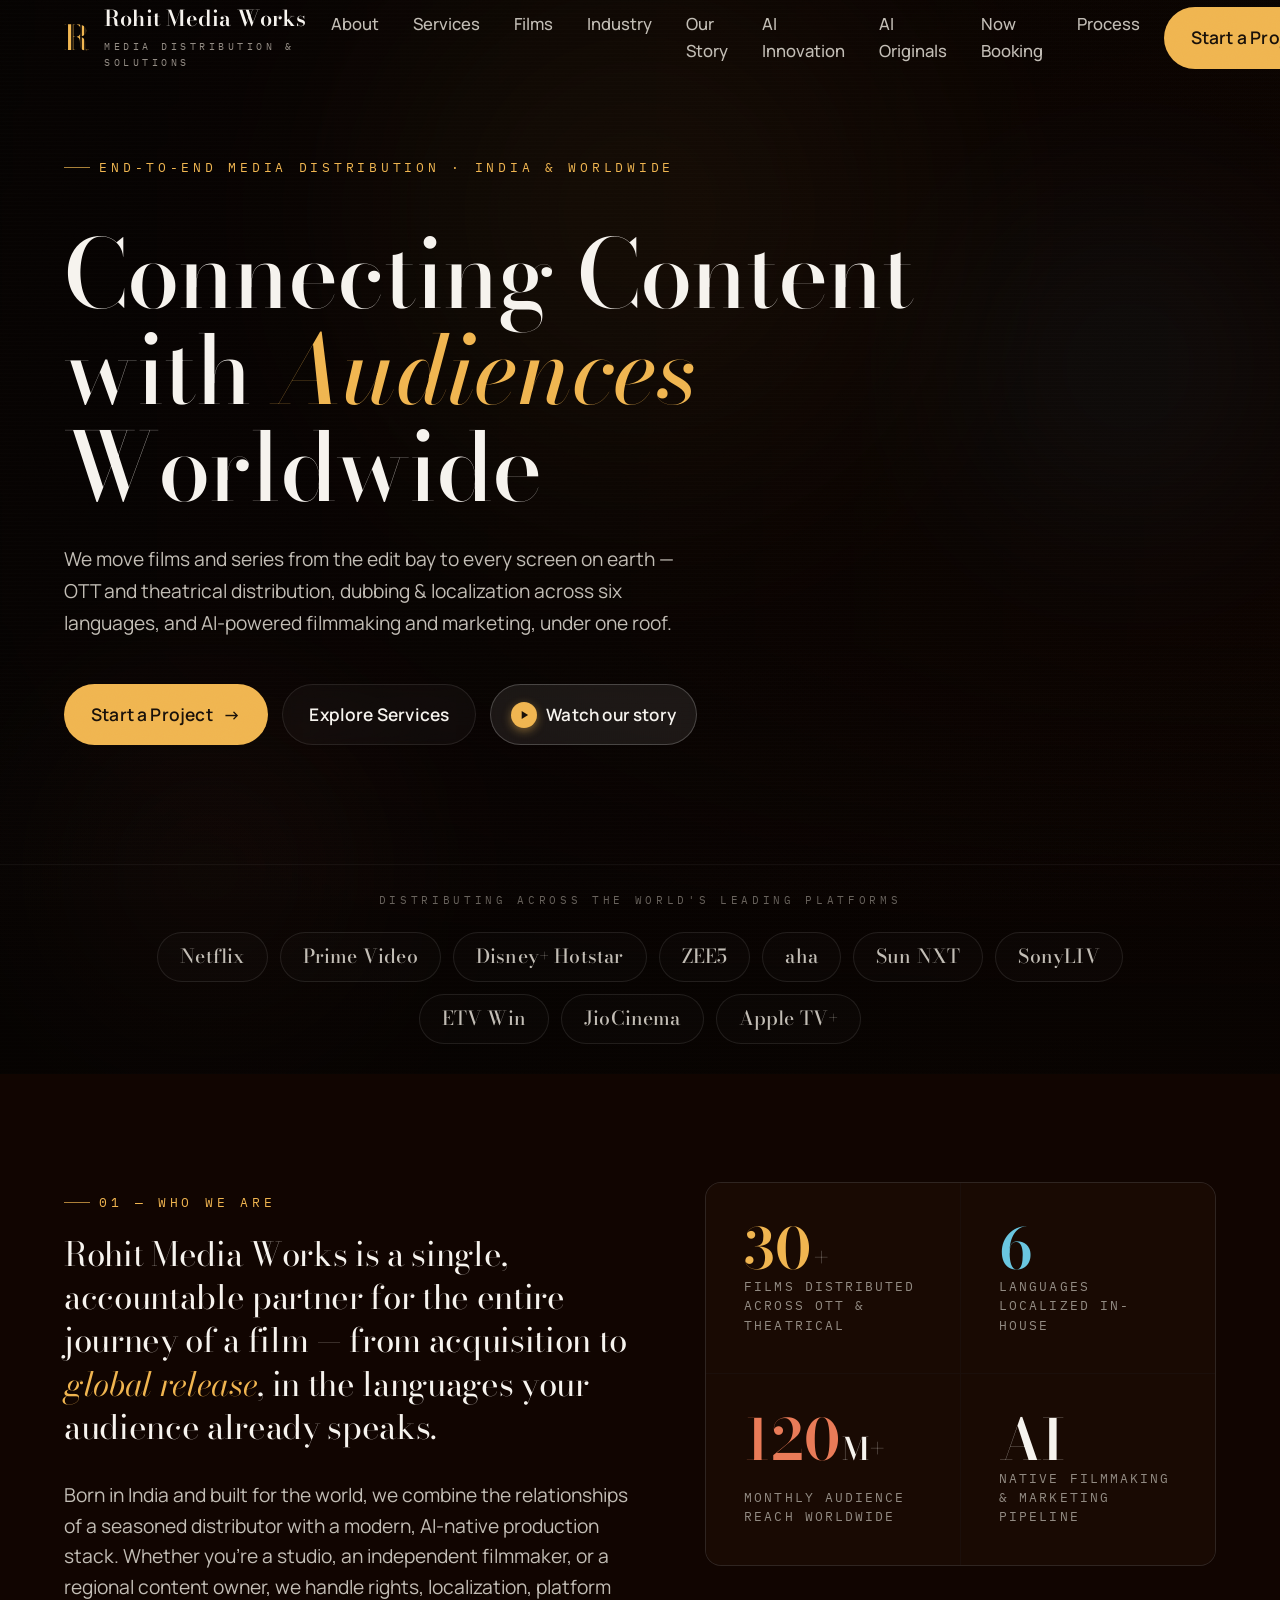
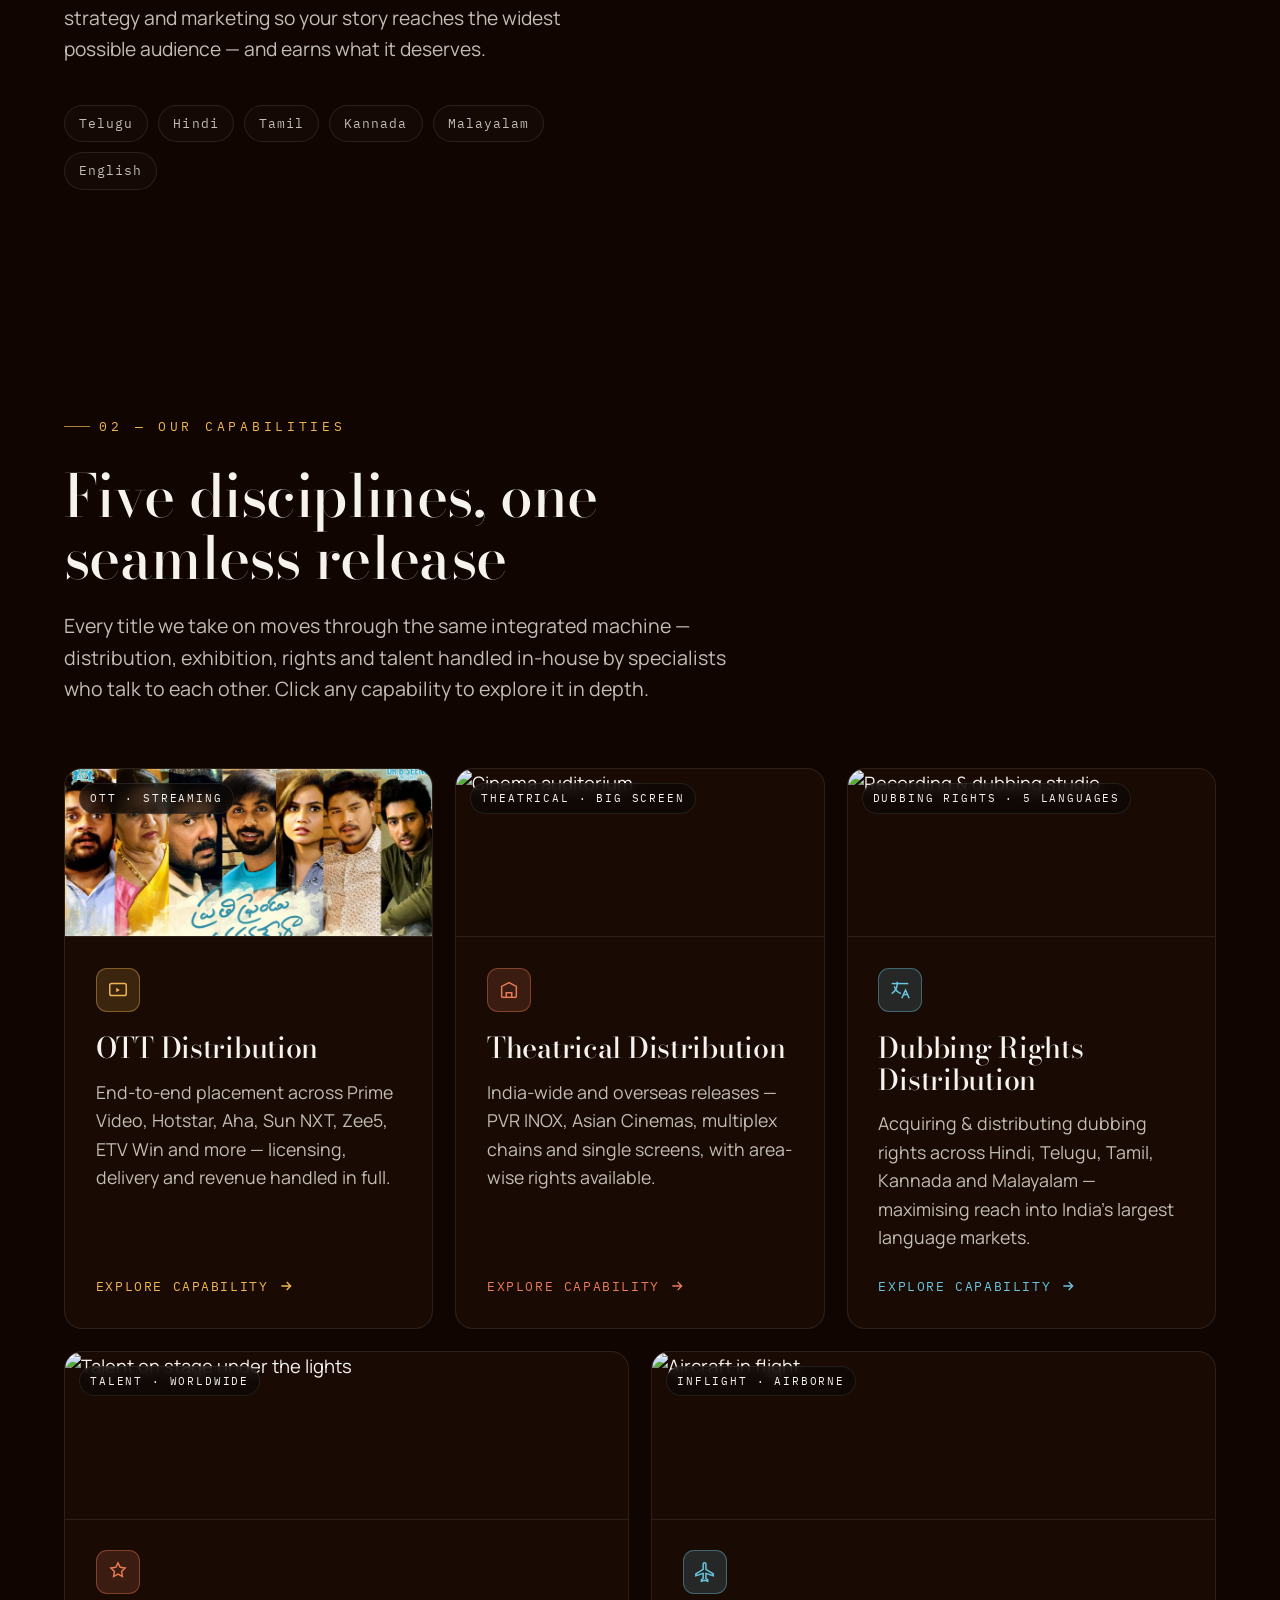
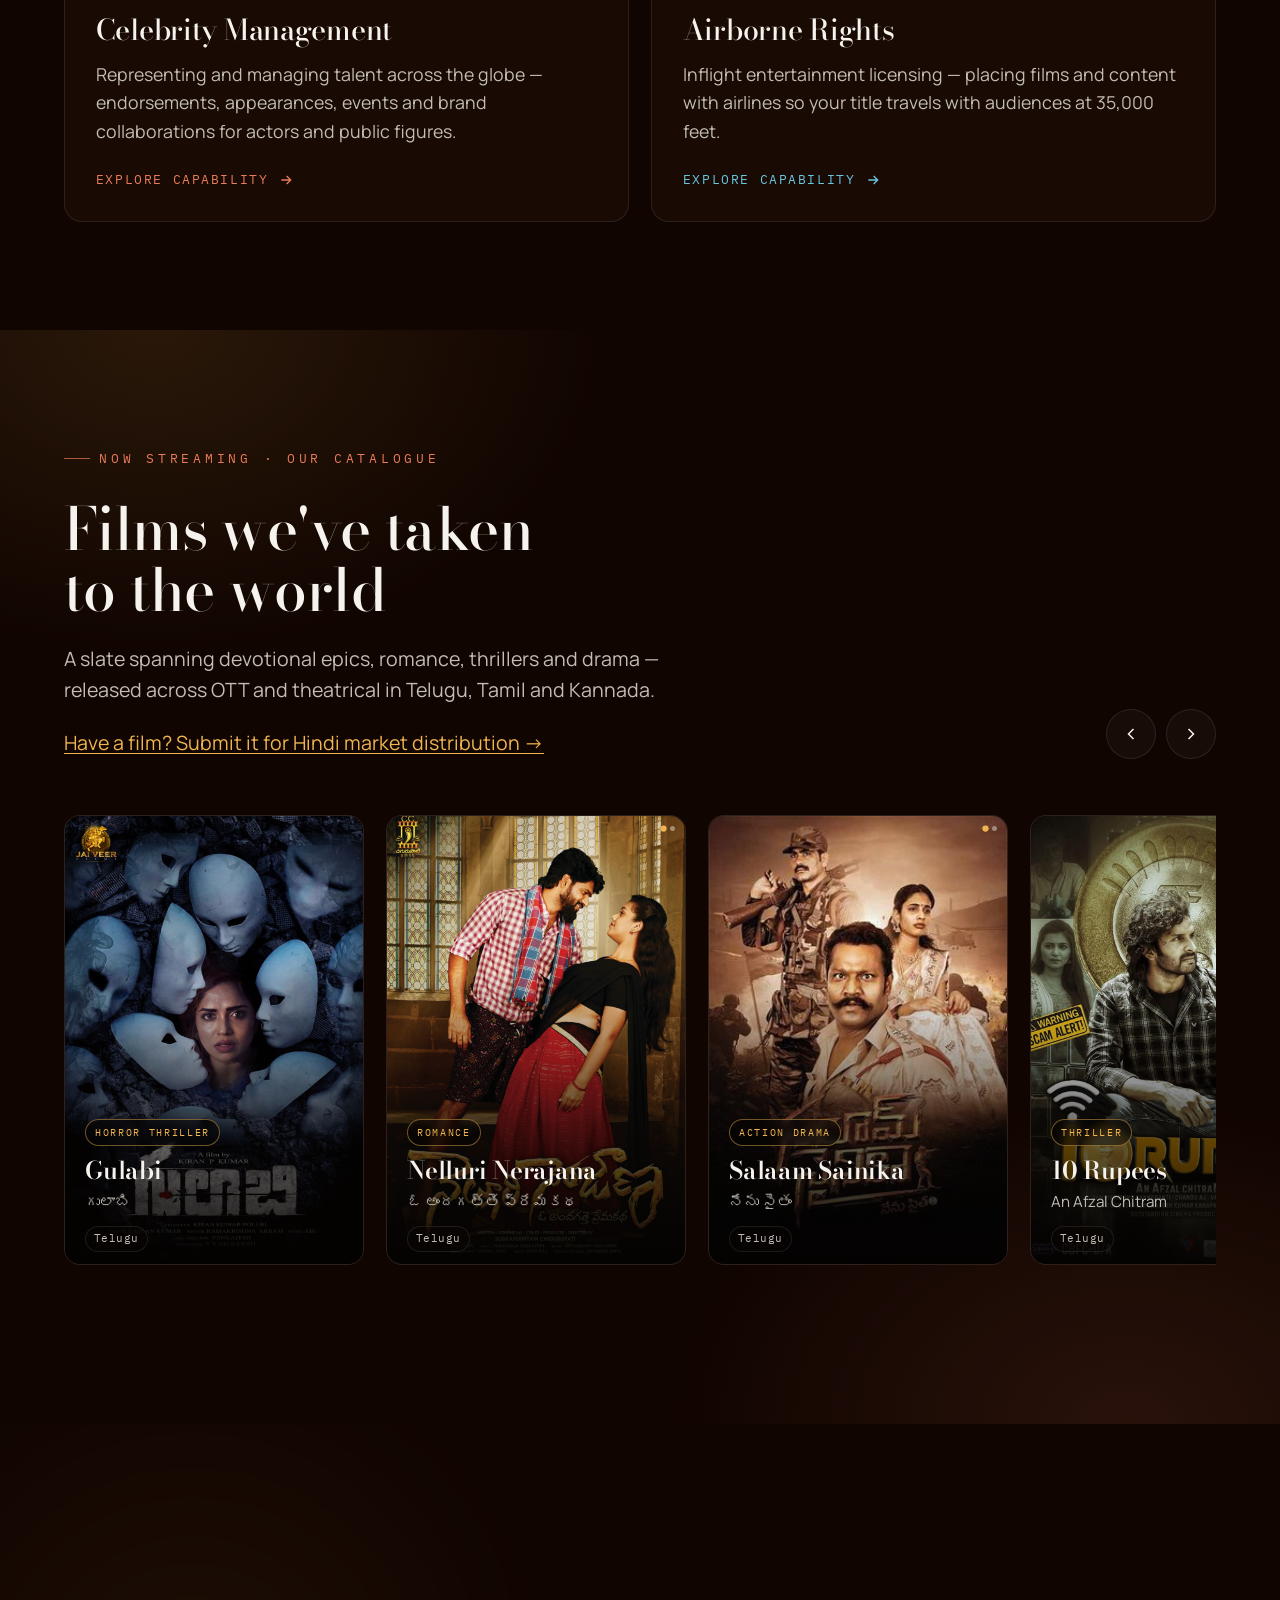
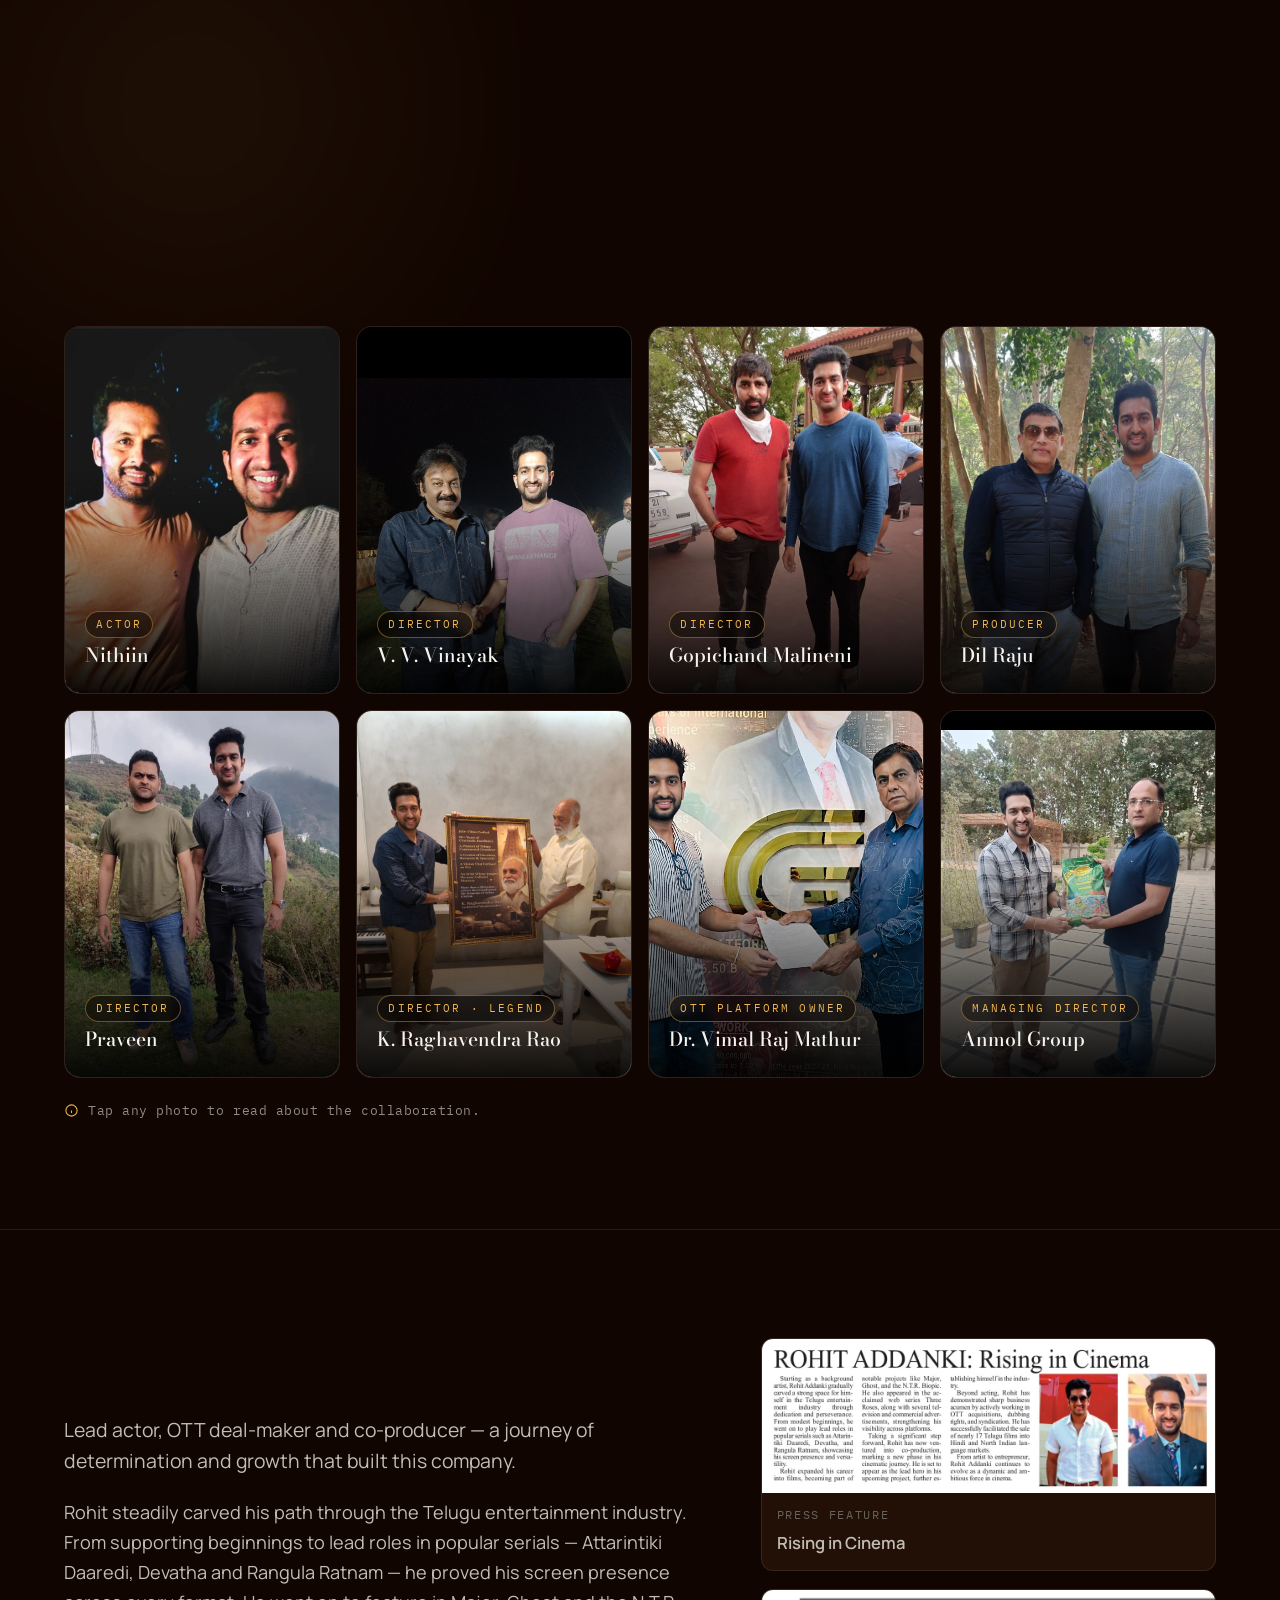
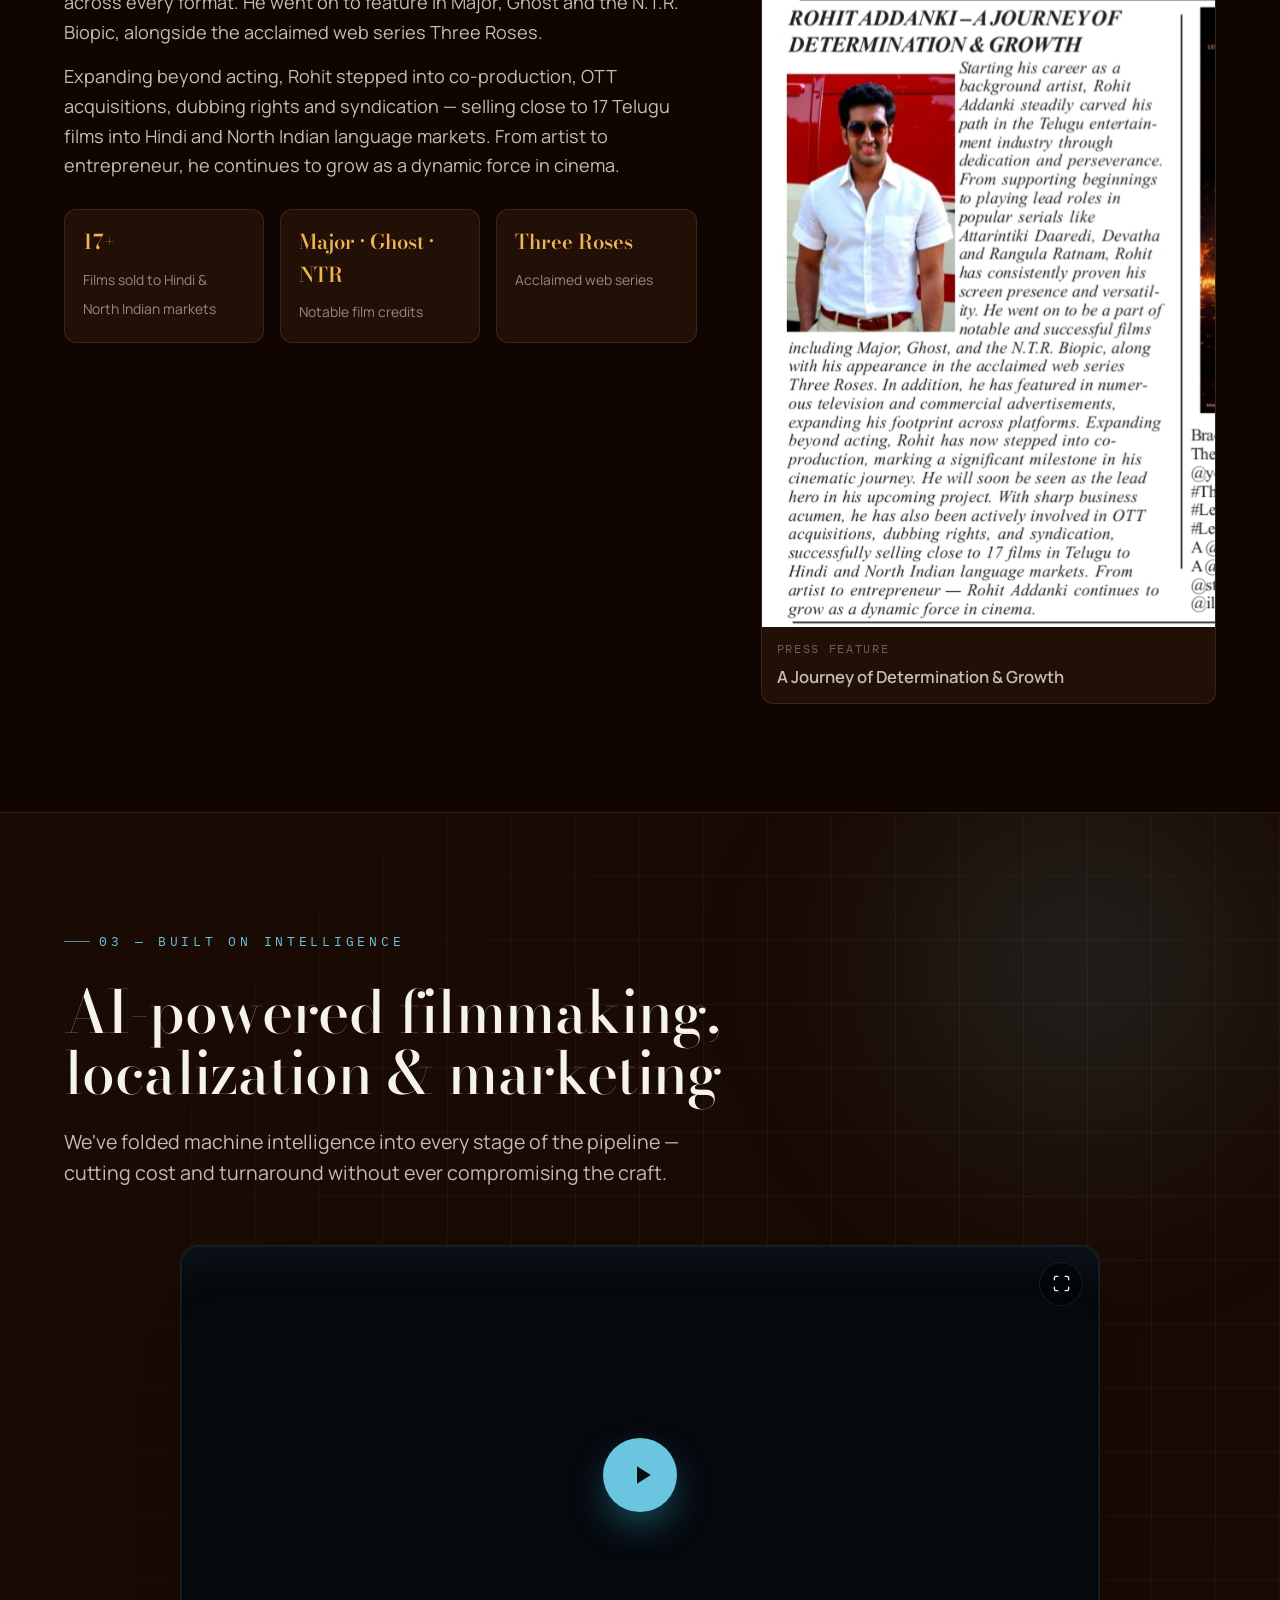
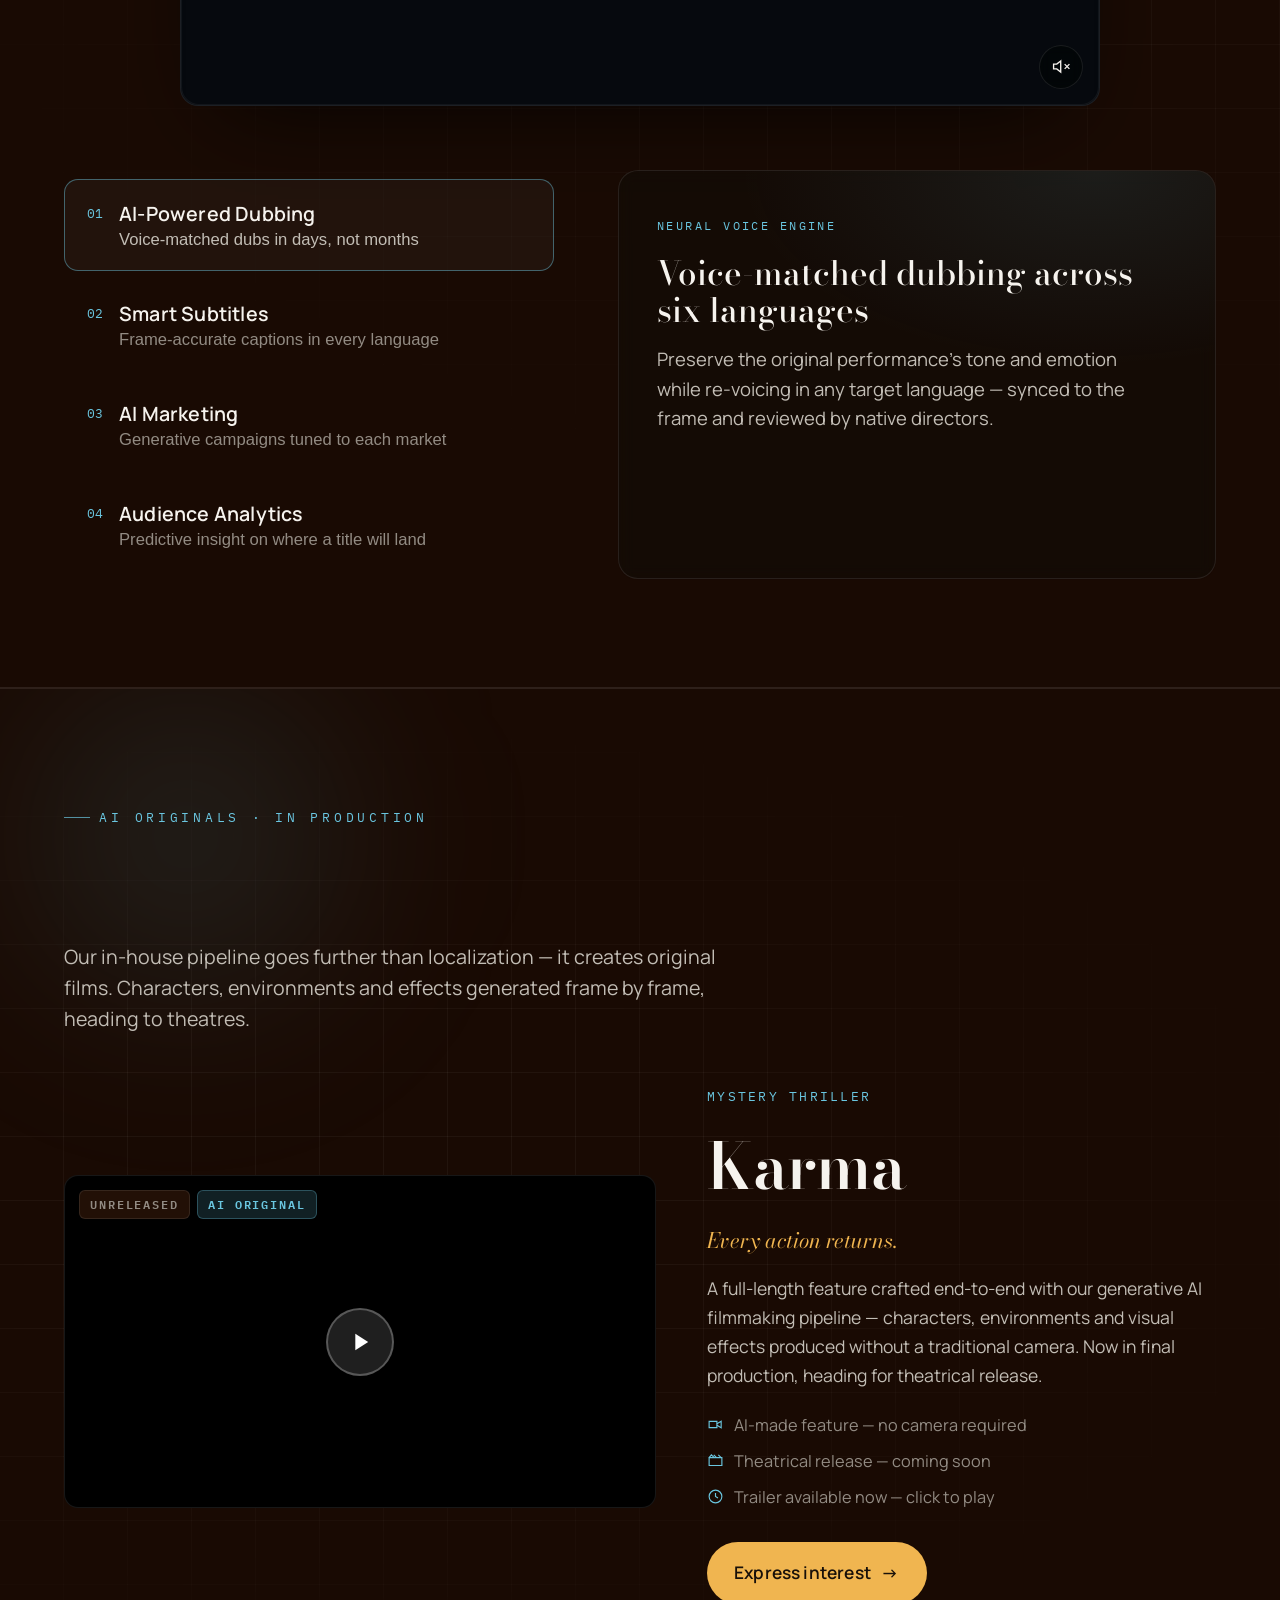
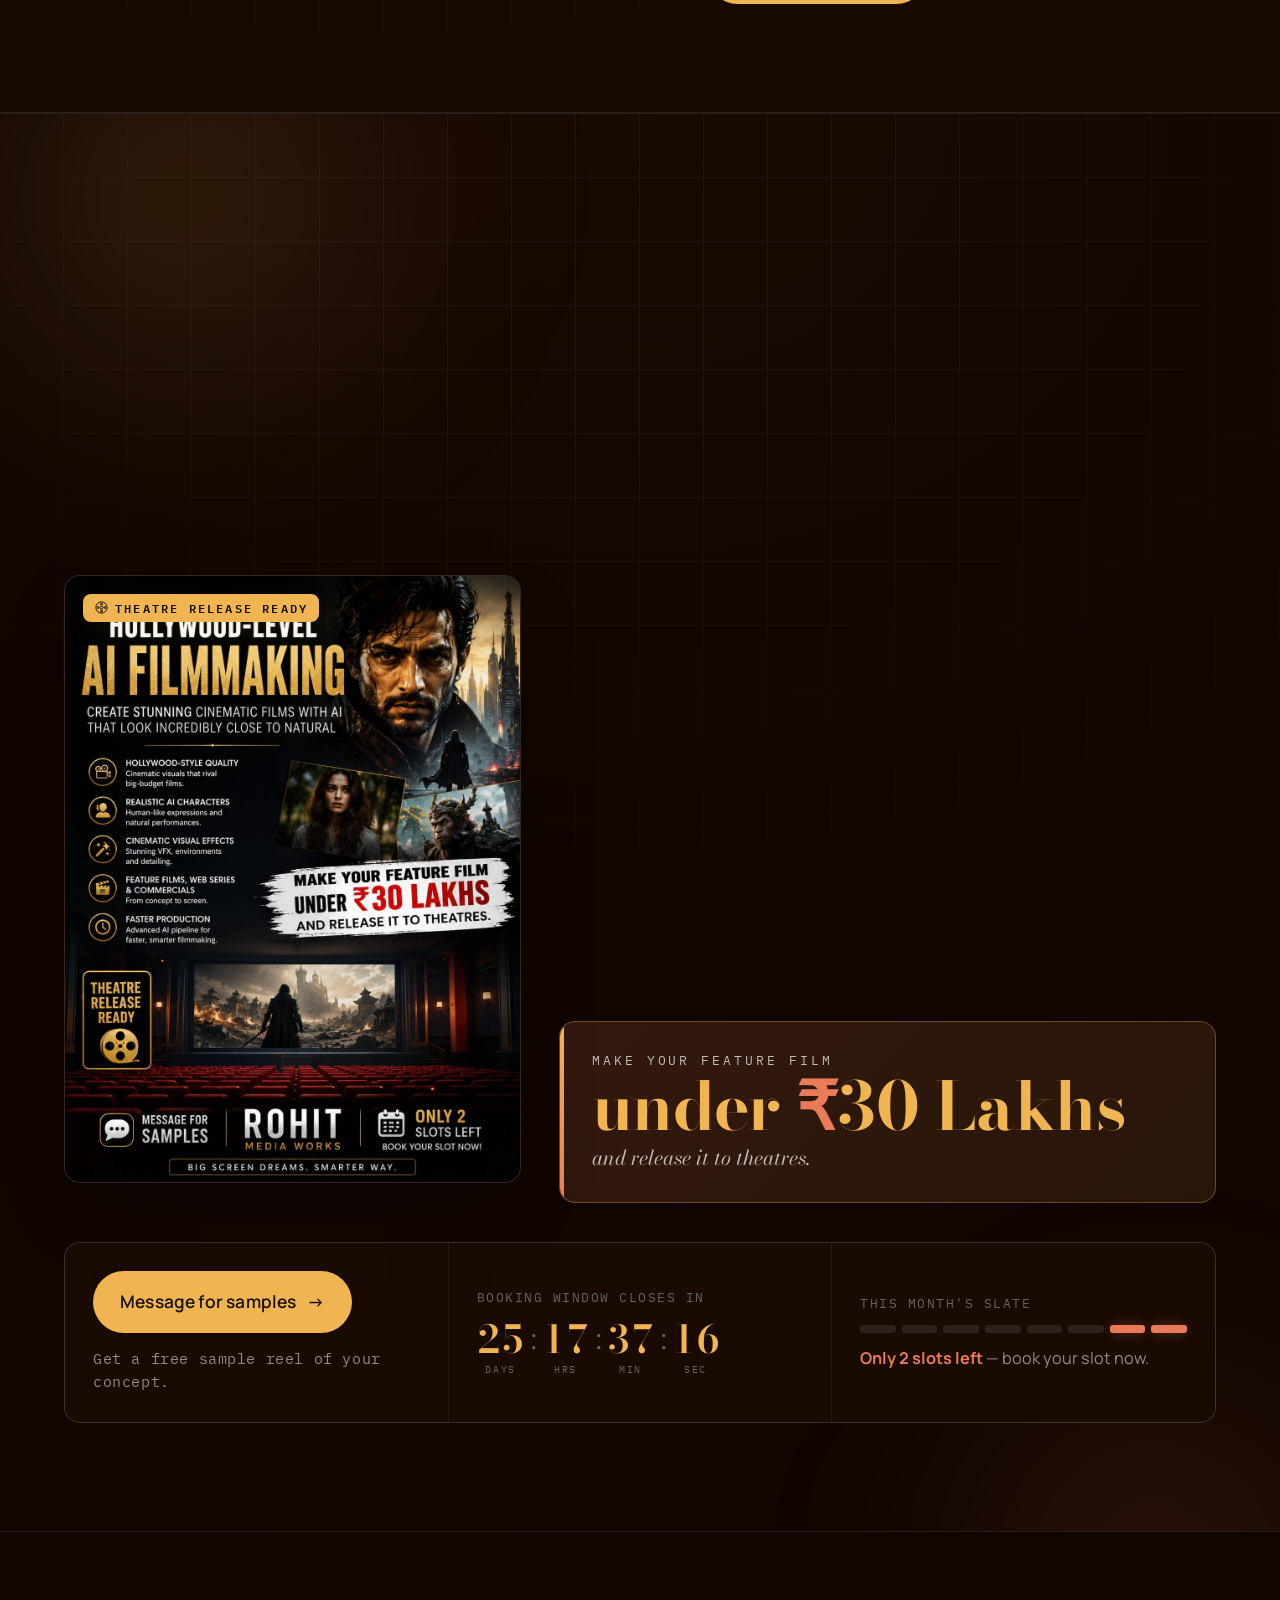
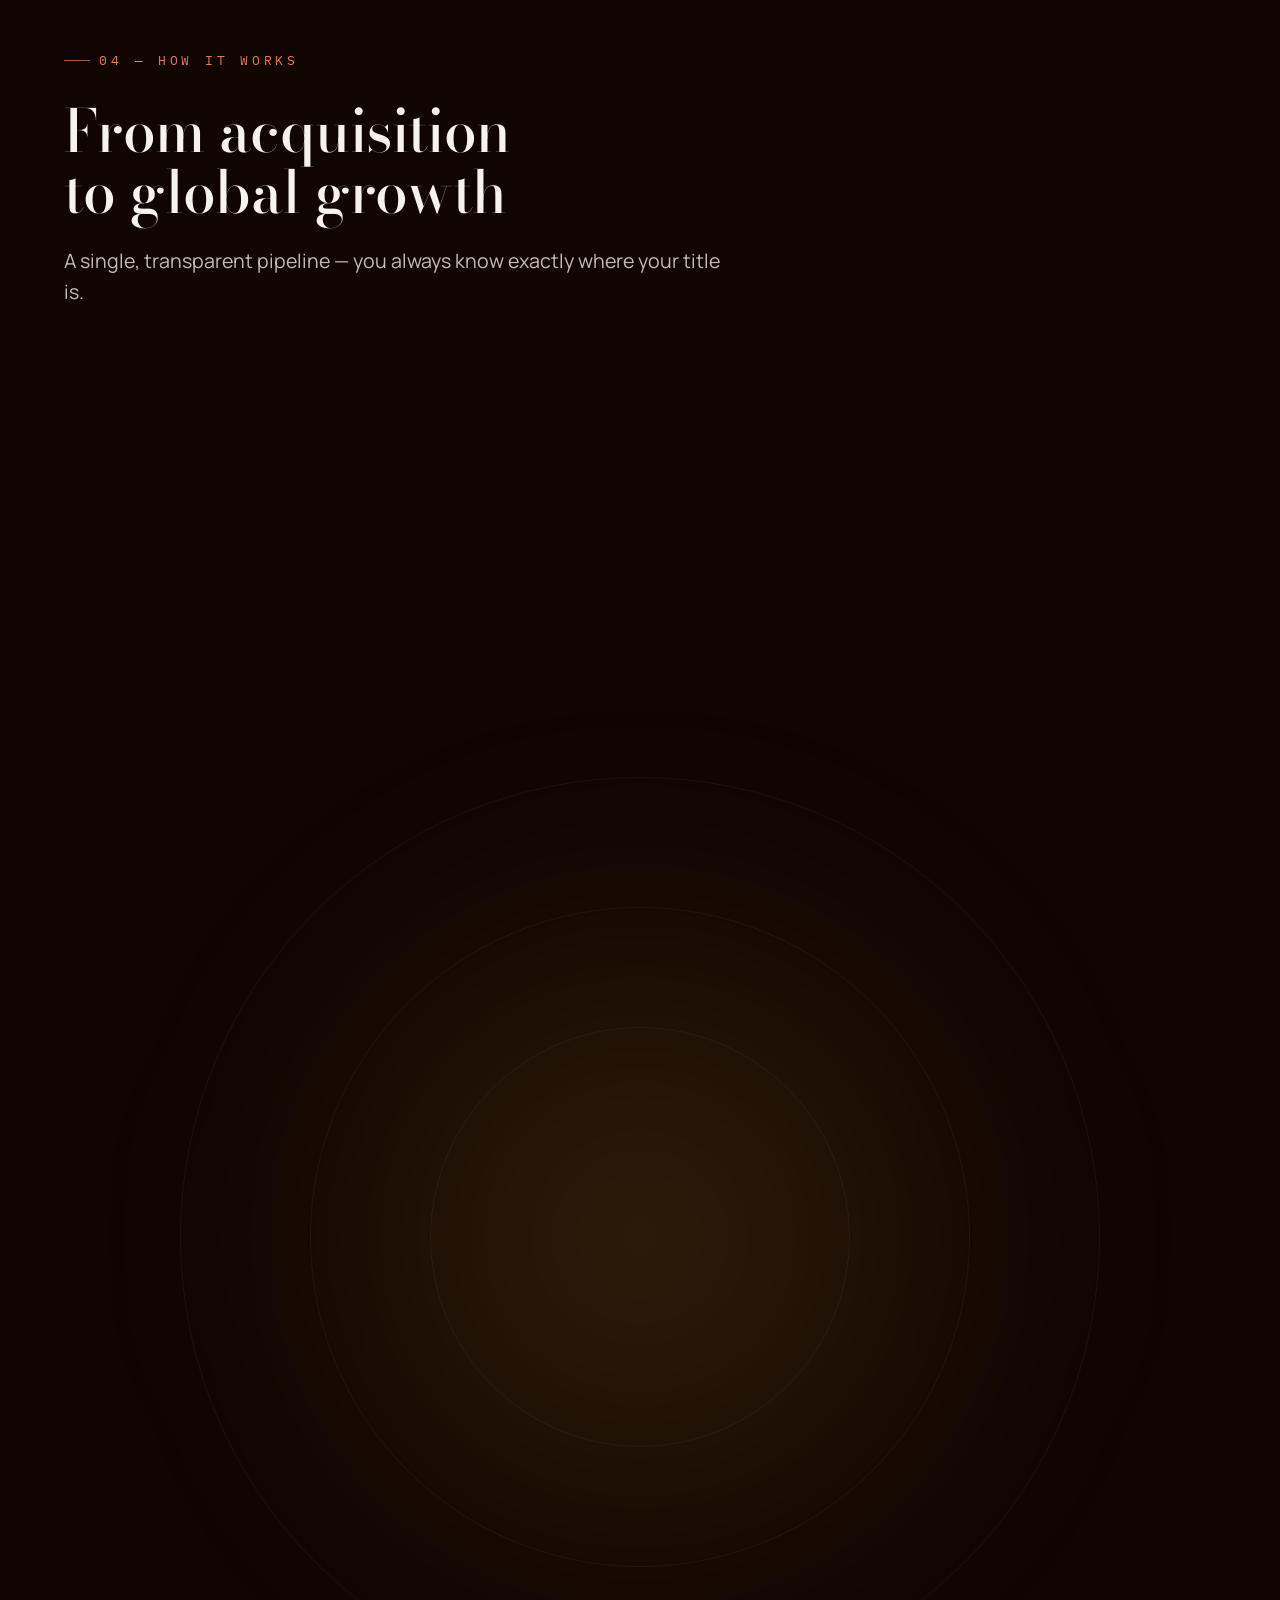
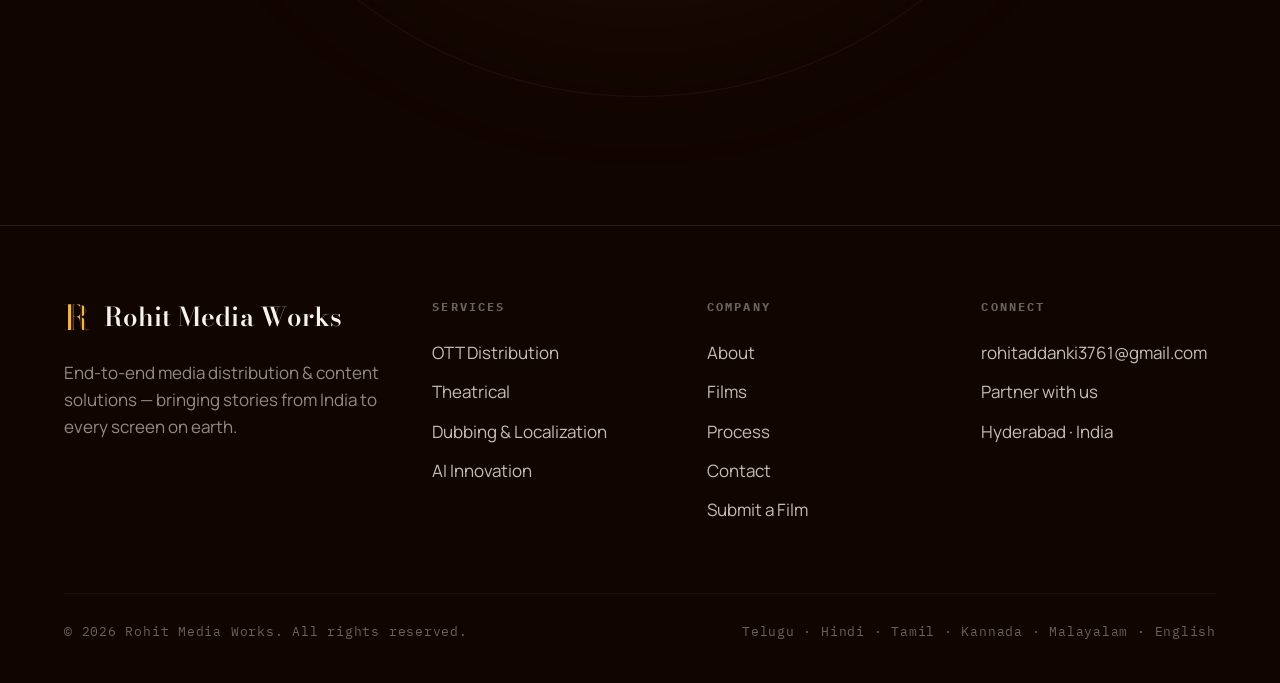
==== commit 6e9e01db: "Add film submission form for Hindi market consideration New page (submit-your-film.html) with the 15" ====
--- a/index.html
+++ b/index.html
@@ -298,6 +298,7 @@
         <span class="eyebrow is-ember" data-reveal>Now Streaming · Our Catalogue</span>
         <h2 data-reveal style="--d:80ms">Films we've taken to the world</h2>
         <p data-reveal style="--d:160ms">A slate spanning devotional epics, romance, thrillers and drama — released across OTT and theatrical in Telugu, Tamil and Kannada.</p>
+        <p data-reveal style="--d:200ms"><a href="submit-your-film.html" style="color:var(--gold);text-decoration:underline;text-underline-offset:3px;">Have a film? Submit it for Hindi market distribution →</a></p>
       </div>
       <div class="films-controls" data-reveal style="--d:200ms">
         <button class="slider-arrow" data-dir="-1" aria-label="Previous films">
@@ -1282,6 +1283,7 @@
         <a href="#films">Films</a>
         <a href="#process">Process</a>
         <a href="#contact">Contact</a>
+        <a href="submit-your-film.html">Submit a Film</a>
       </div>
       <div class="footer-col">
         <h5>Connect</h5>
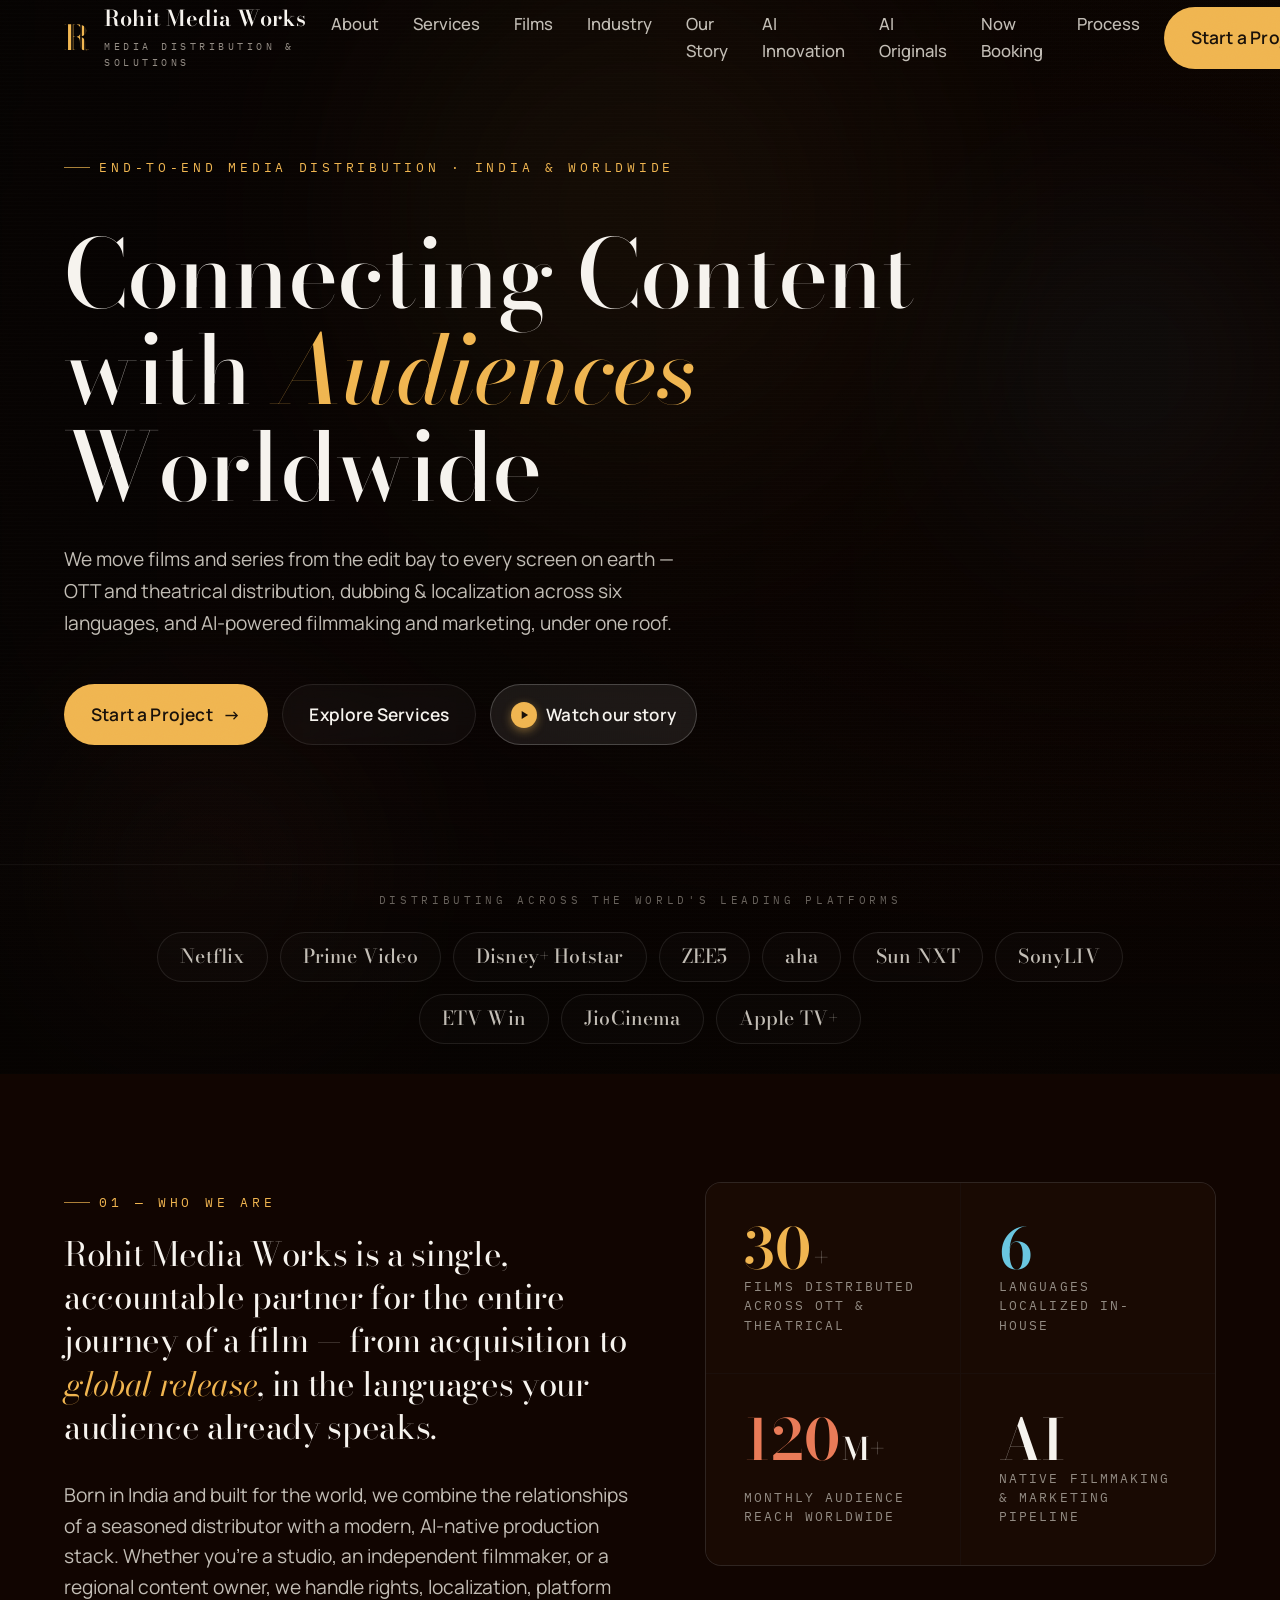
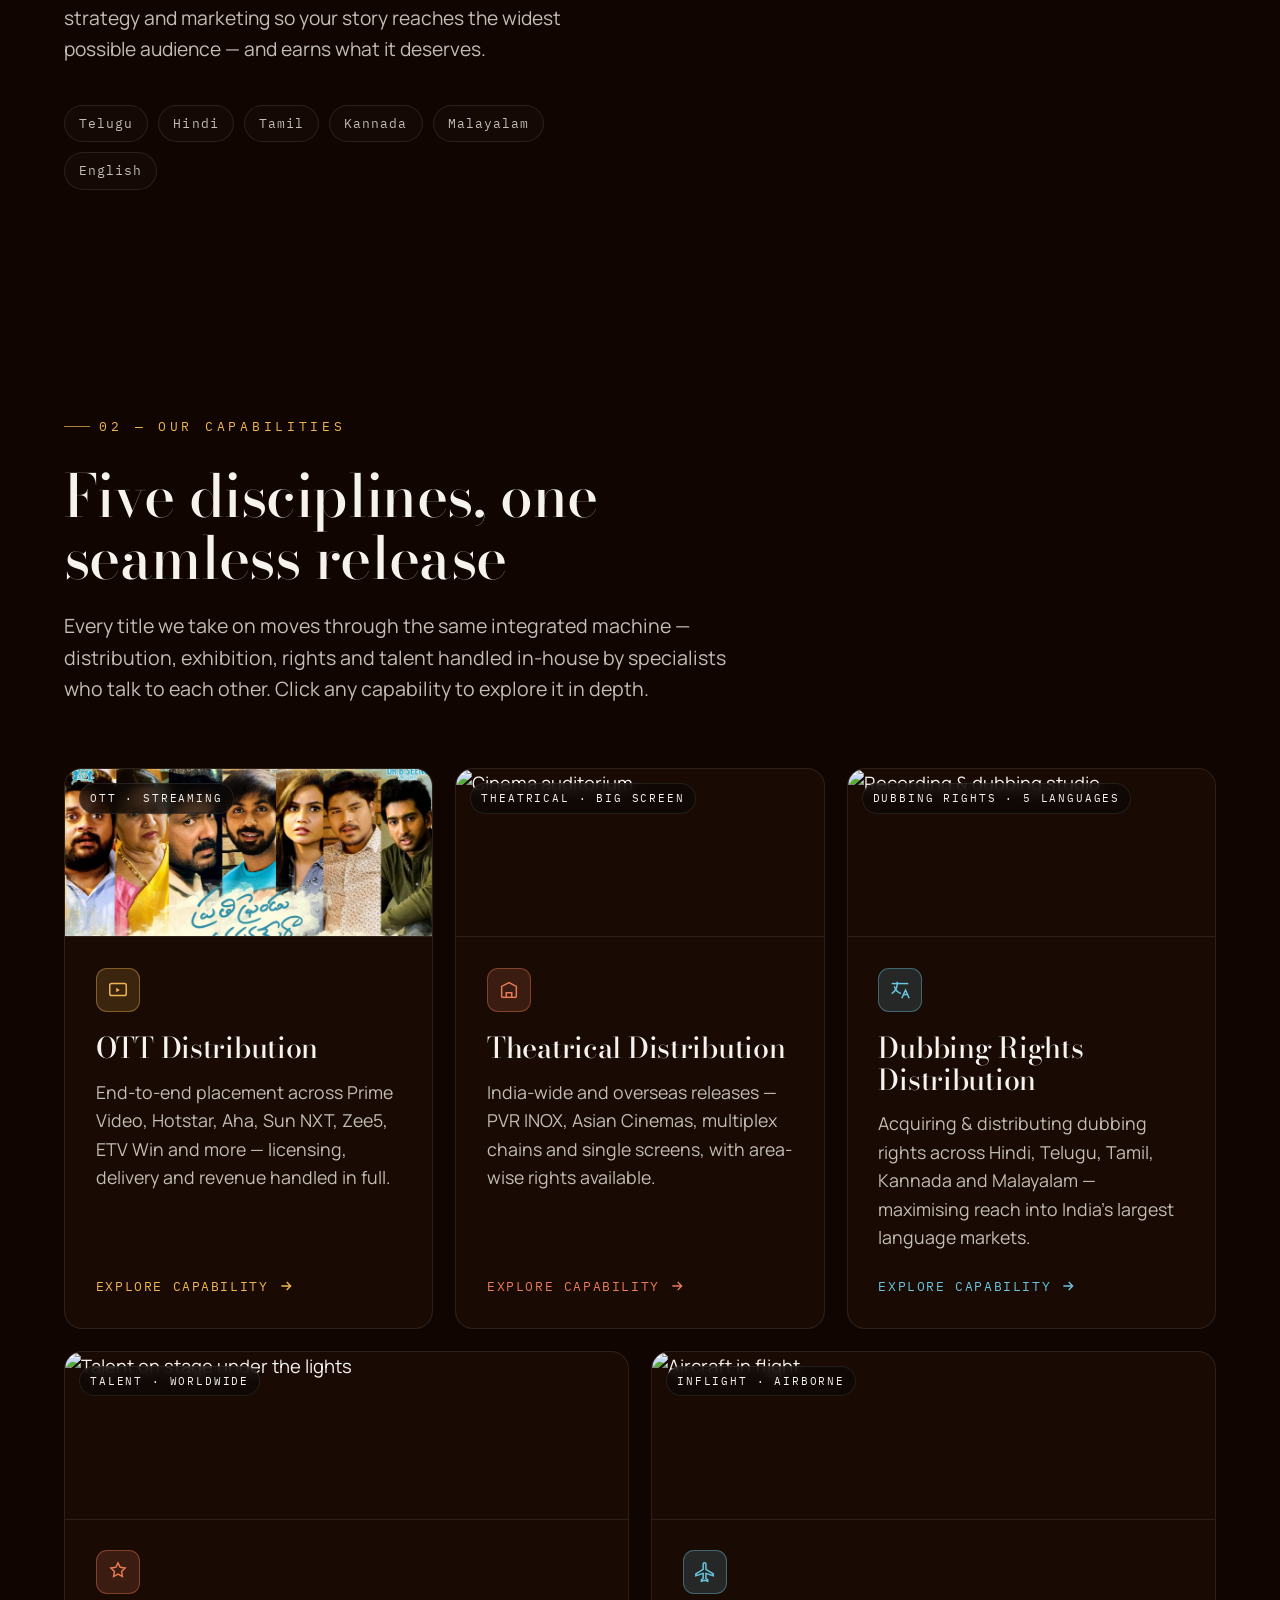
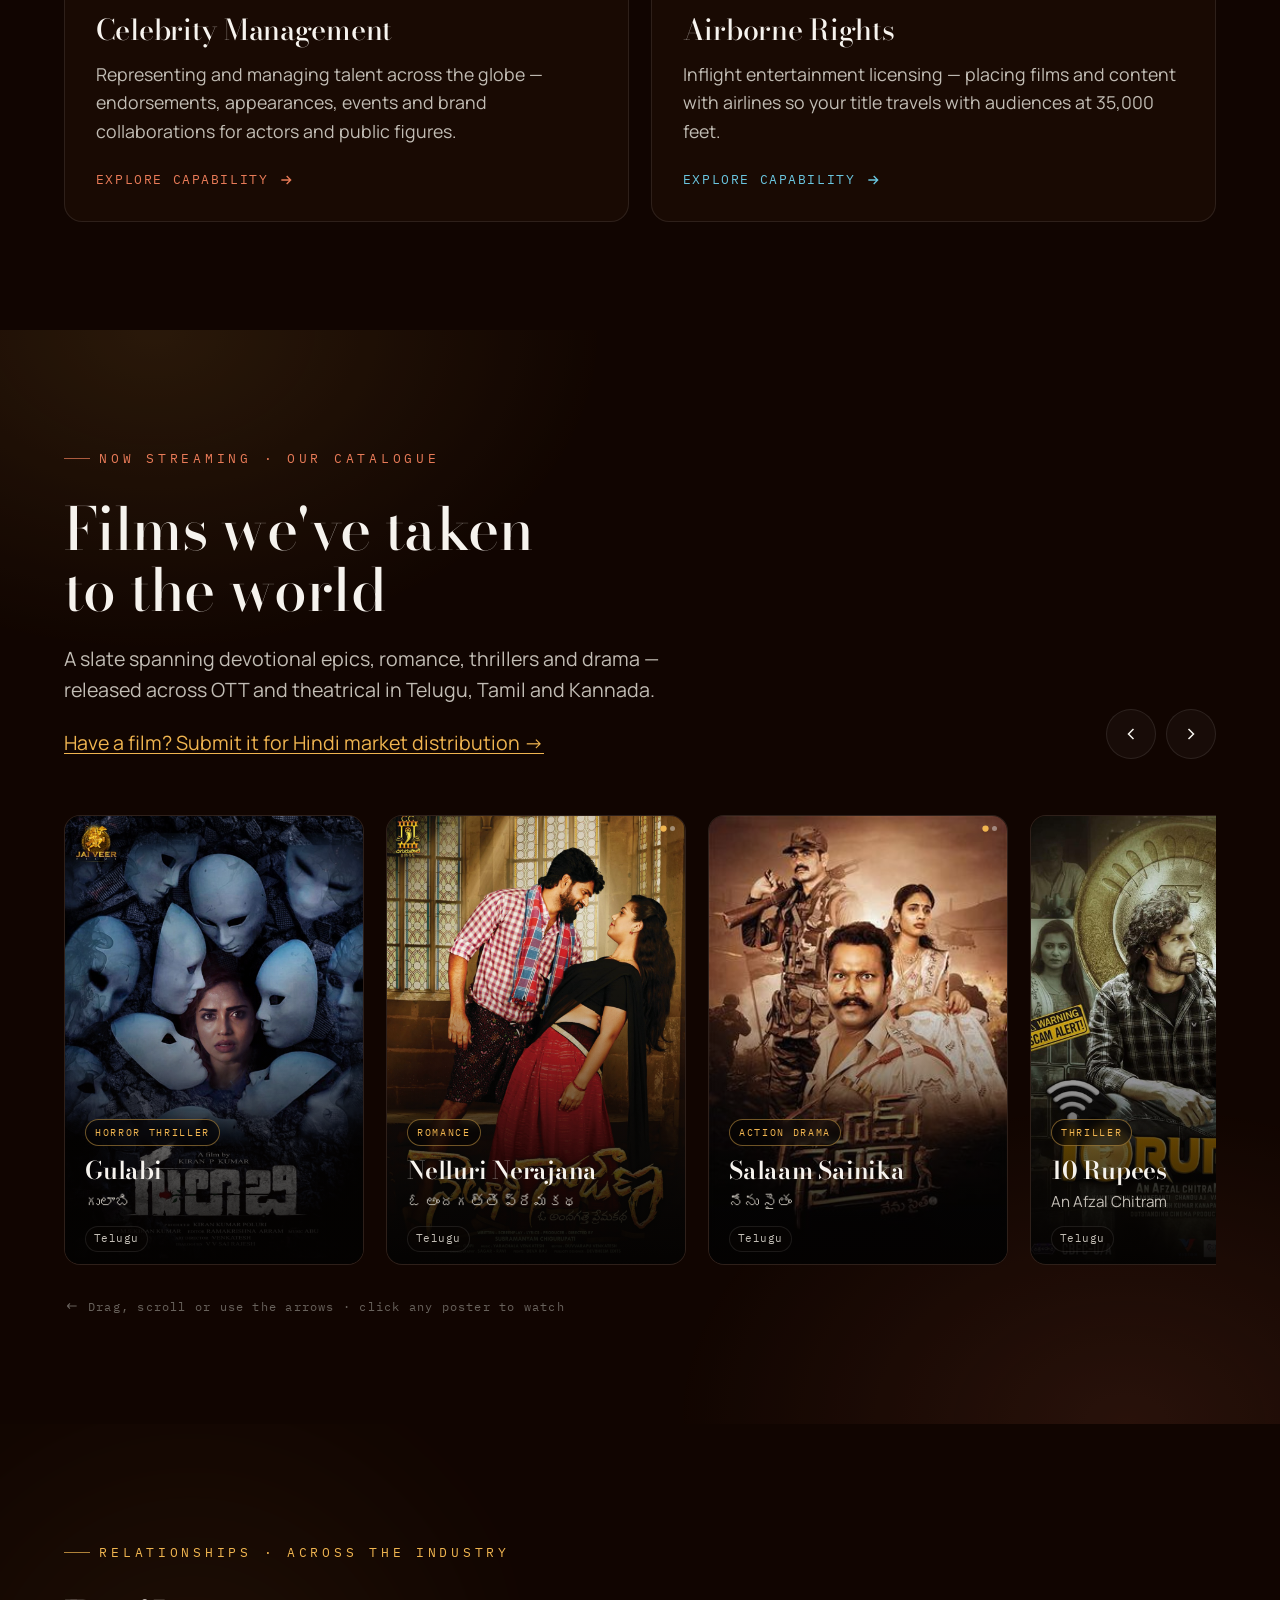
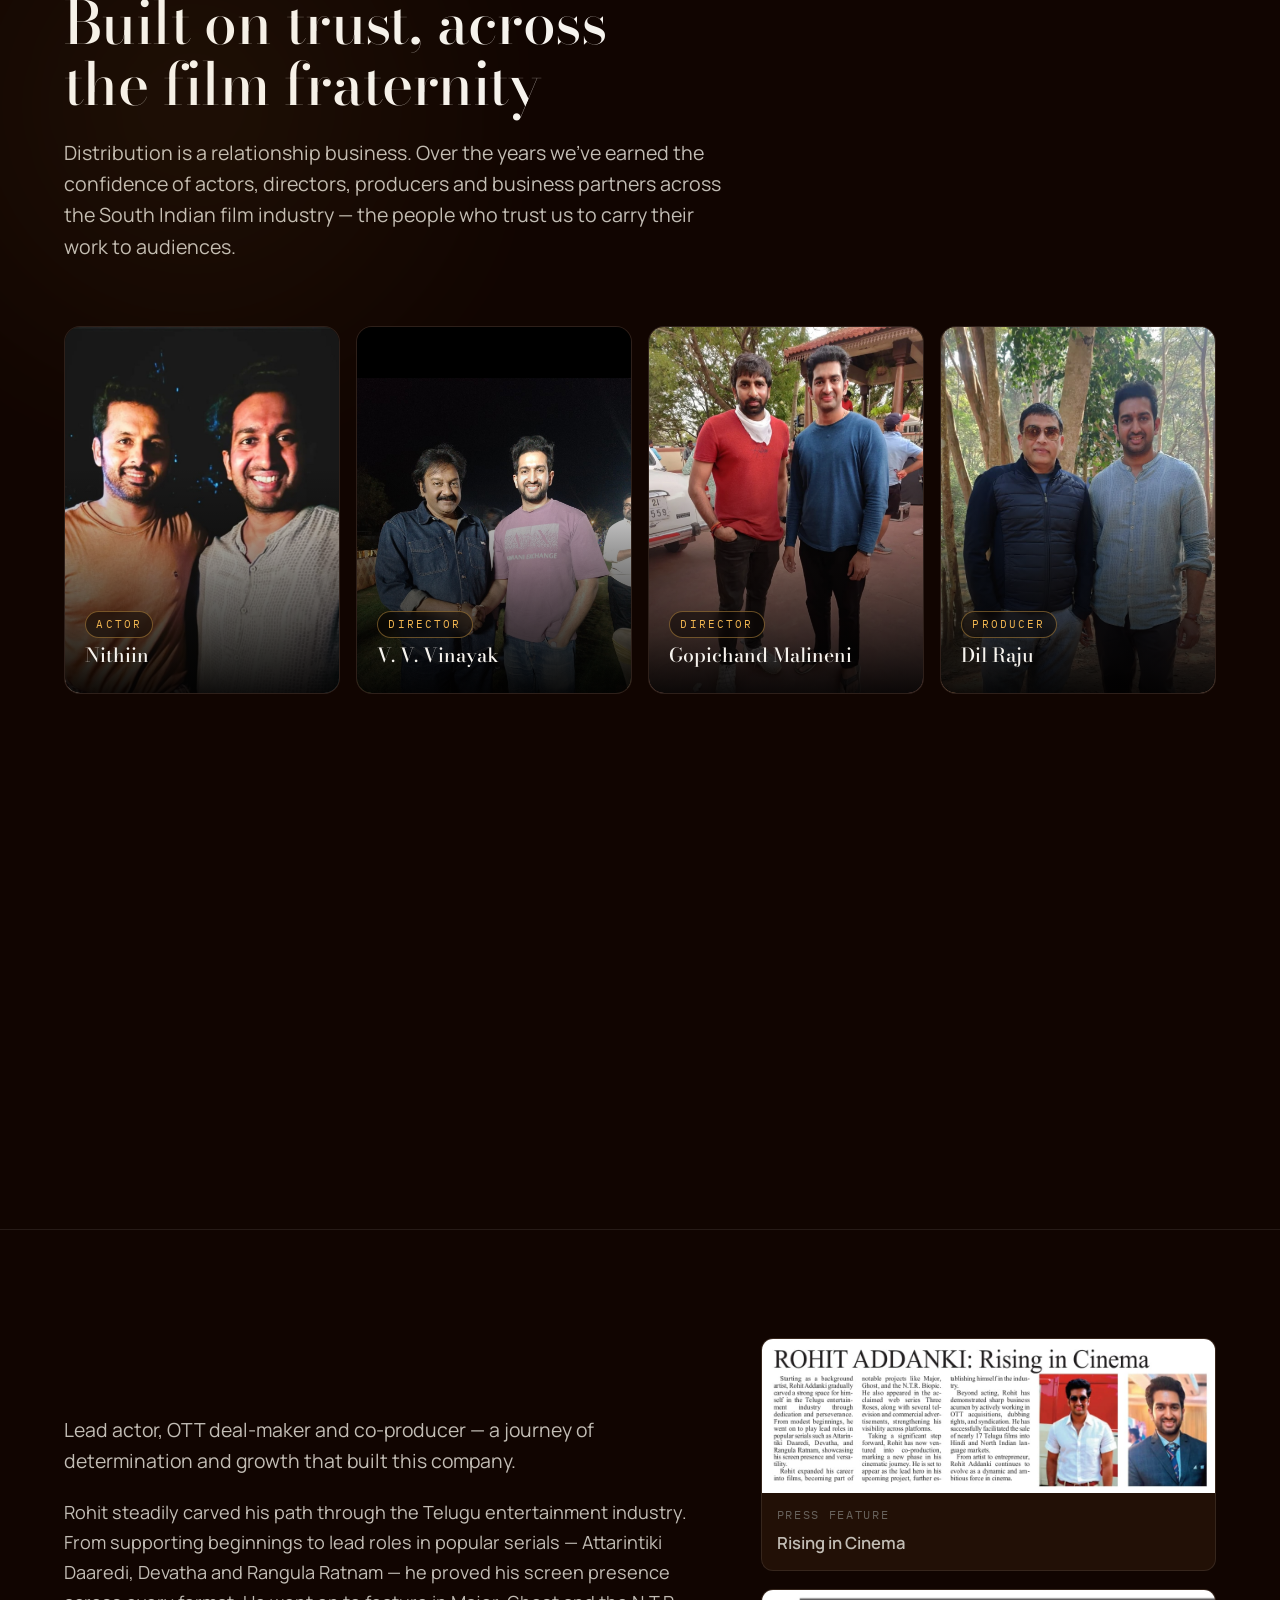
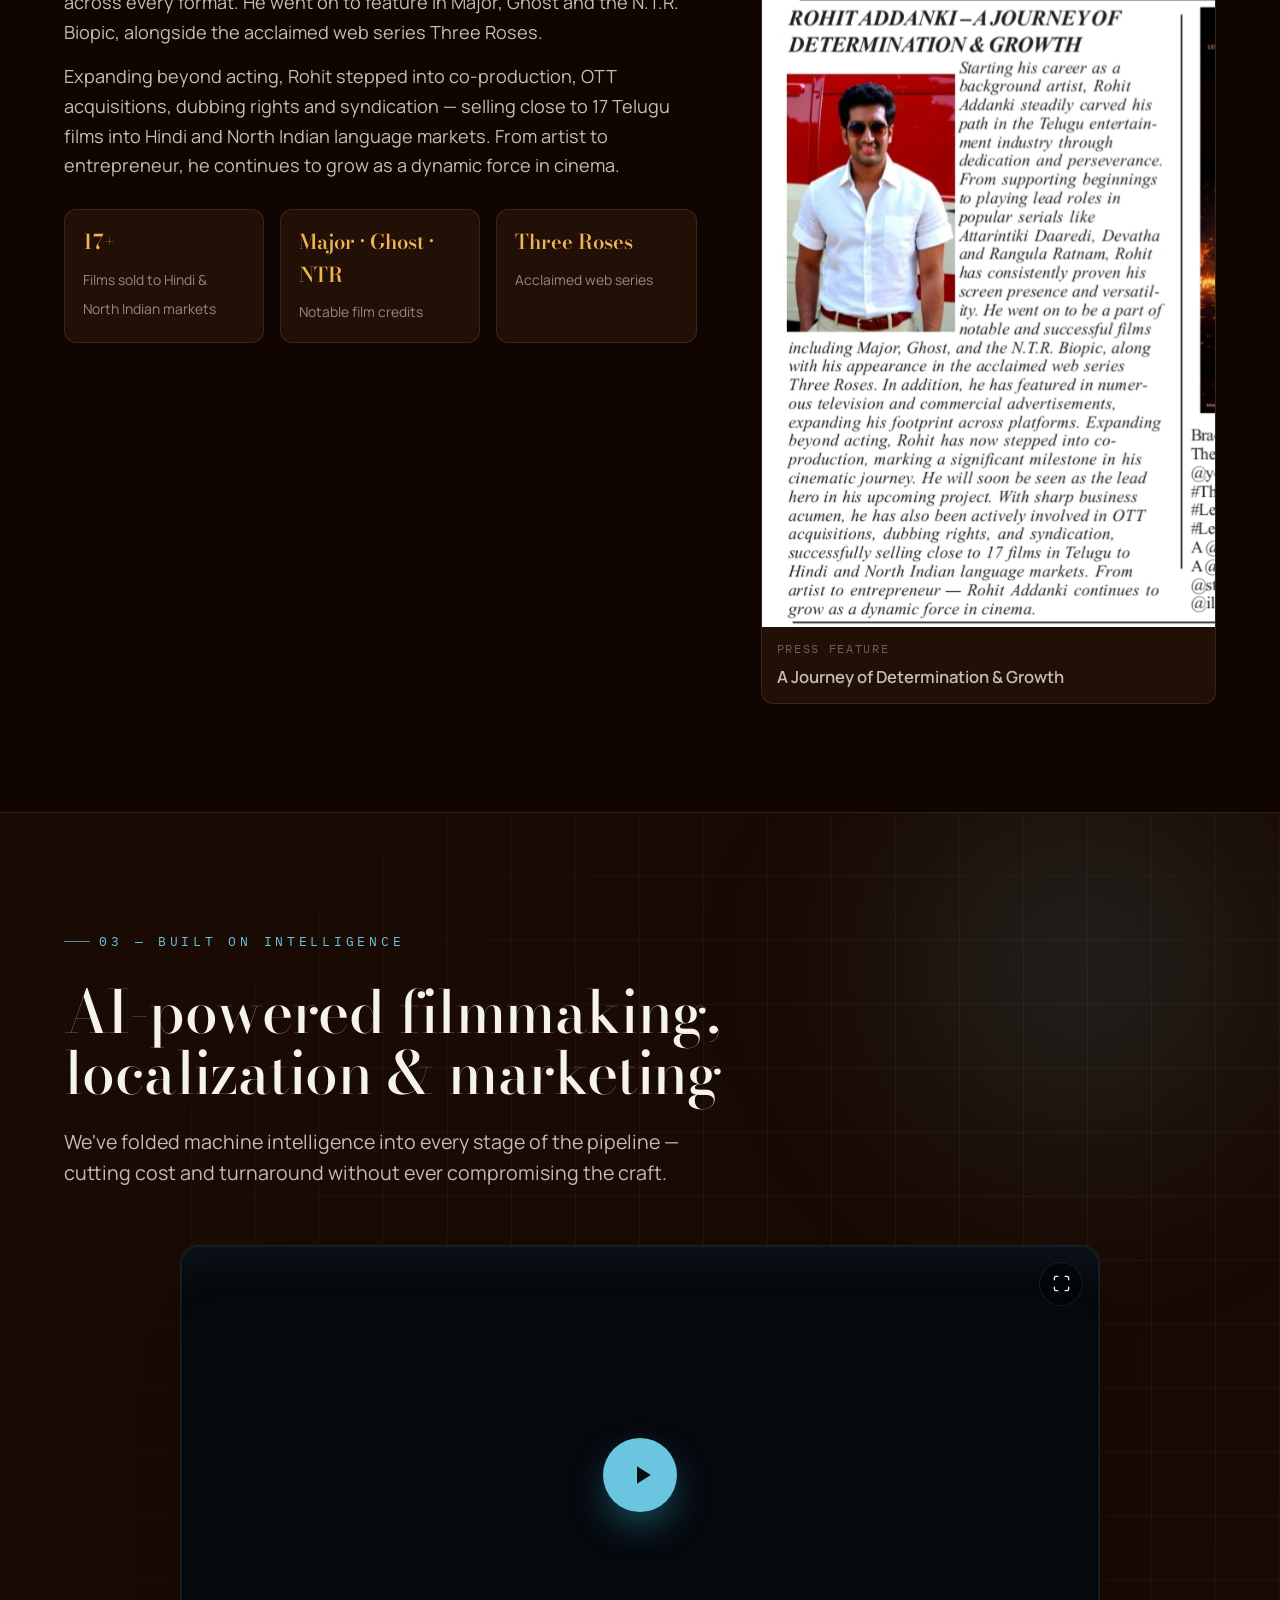
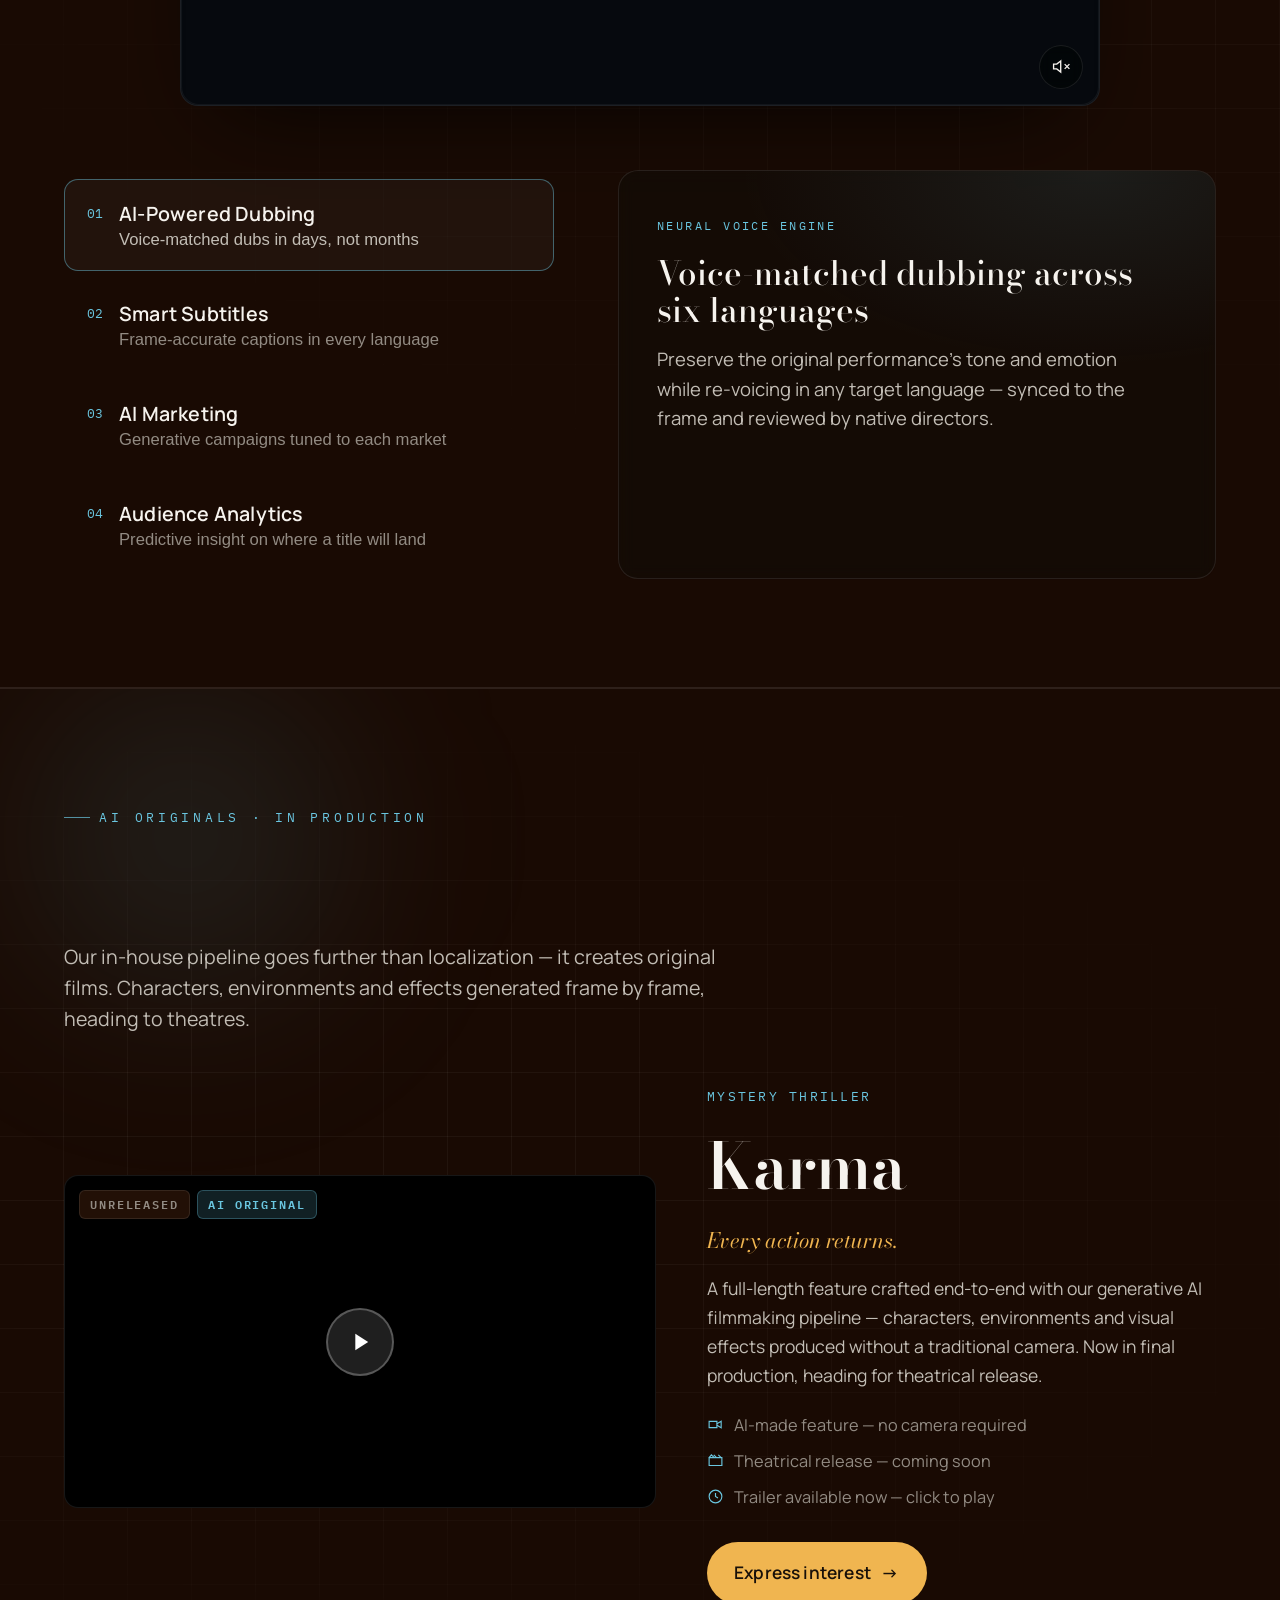
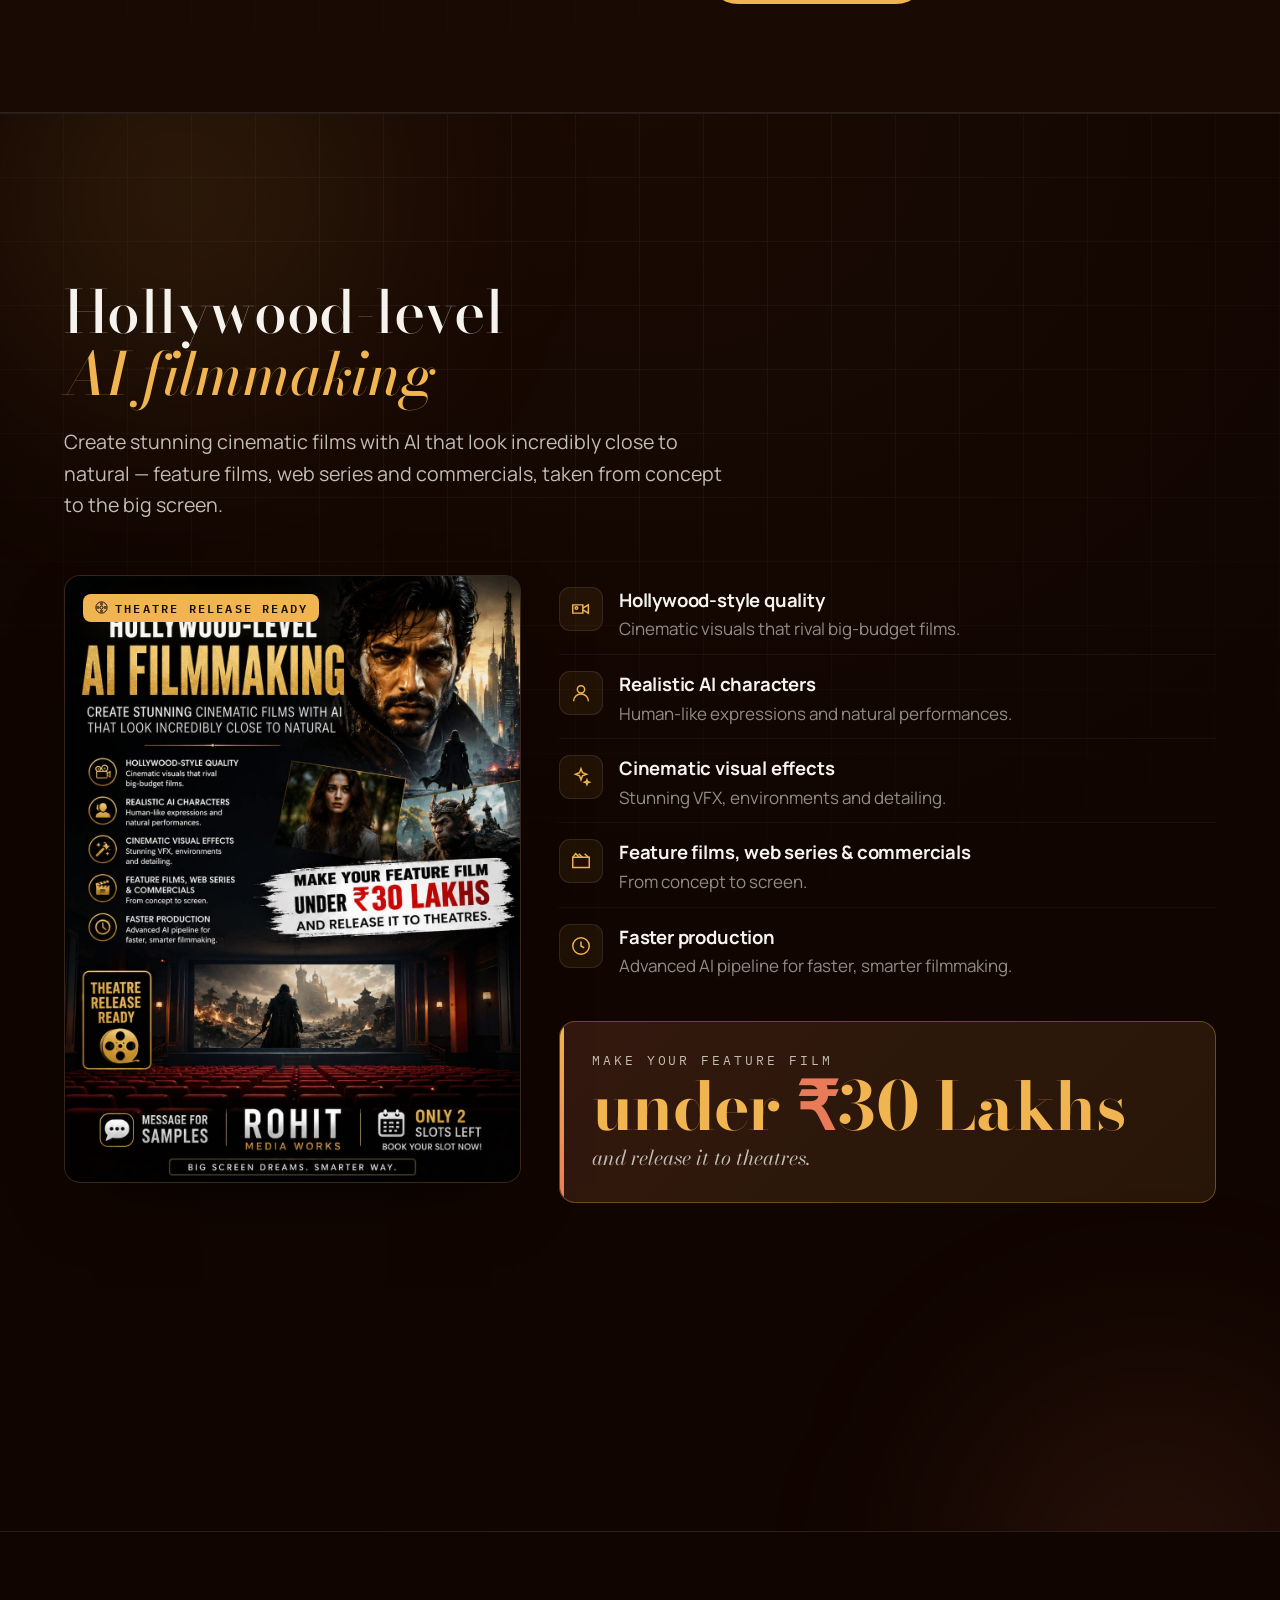
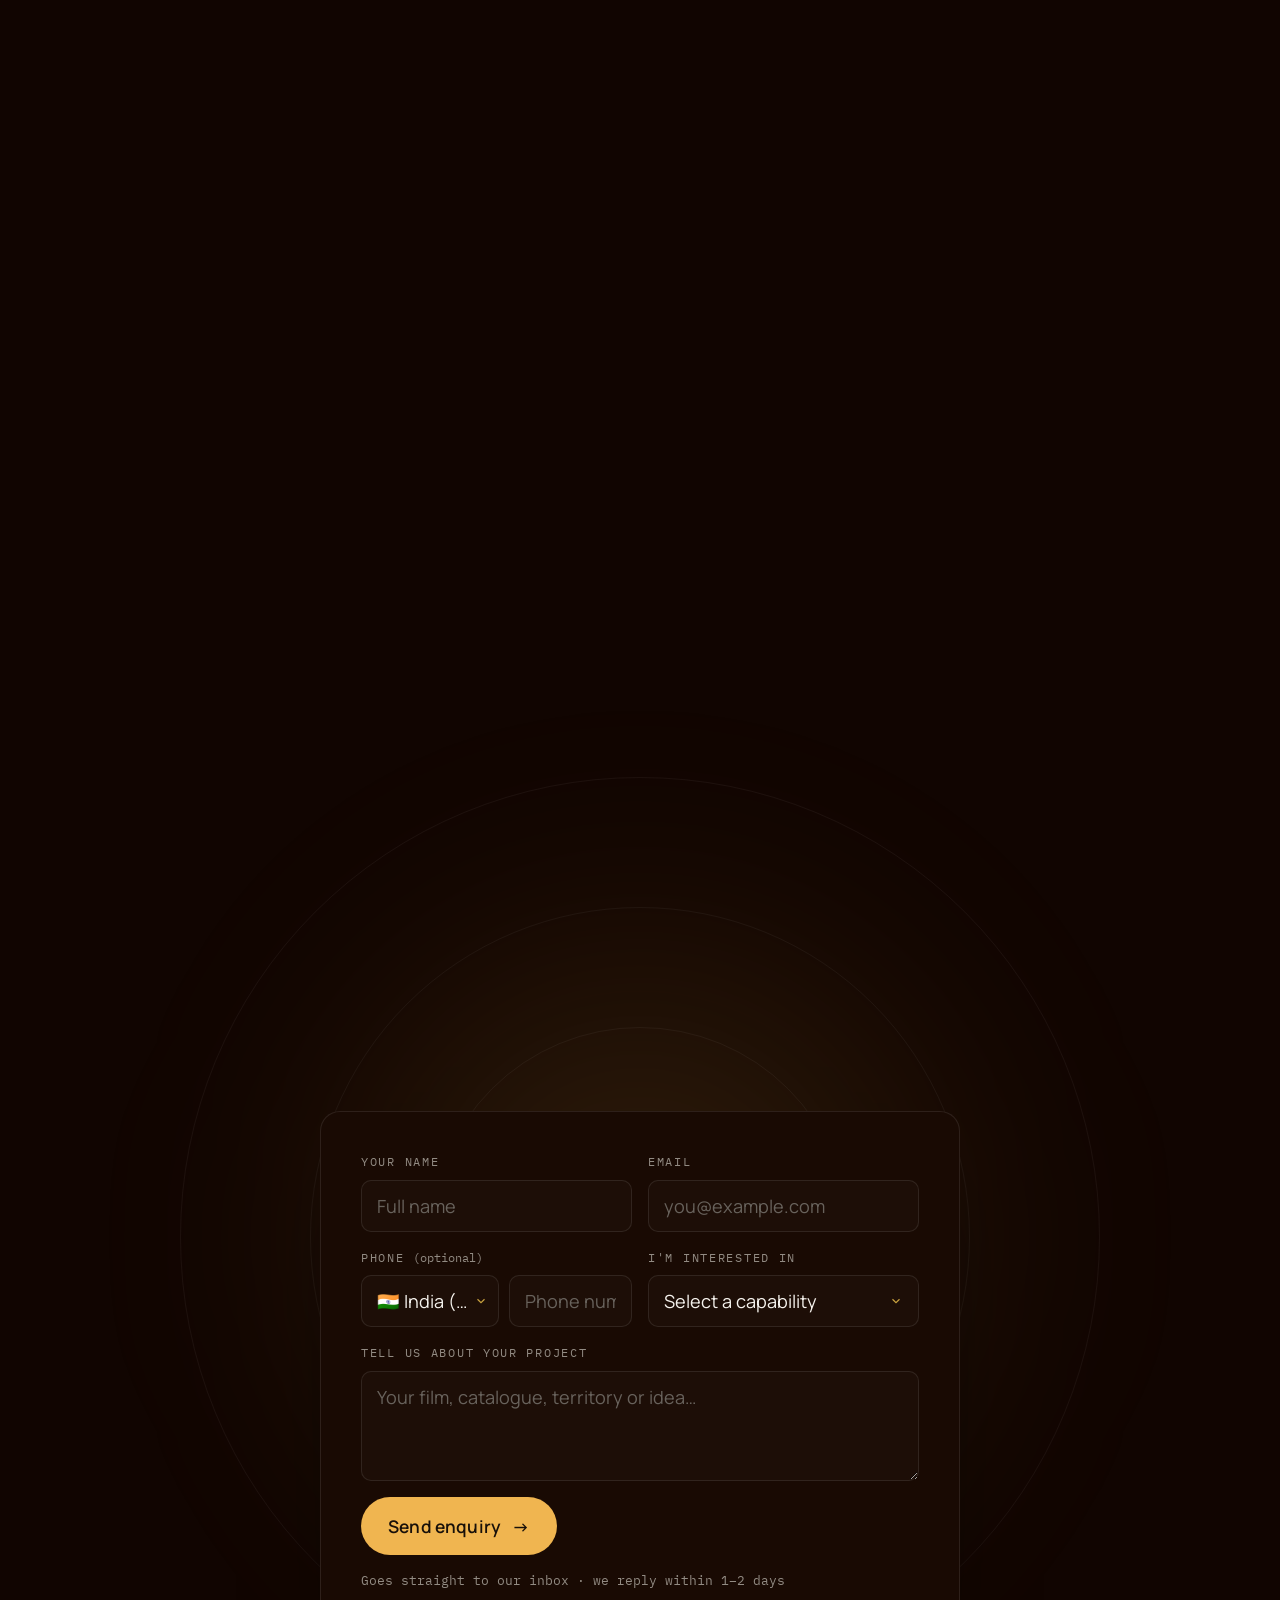
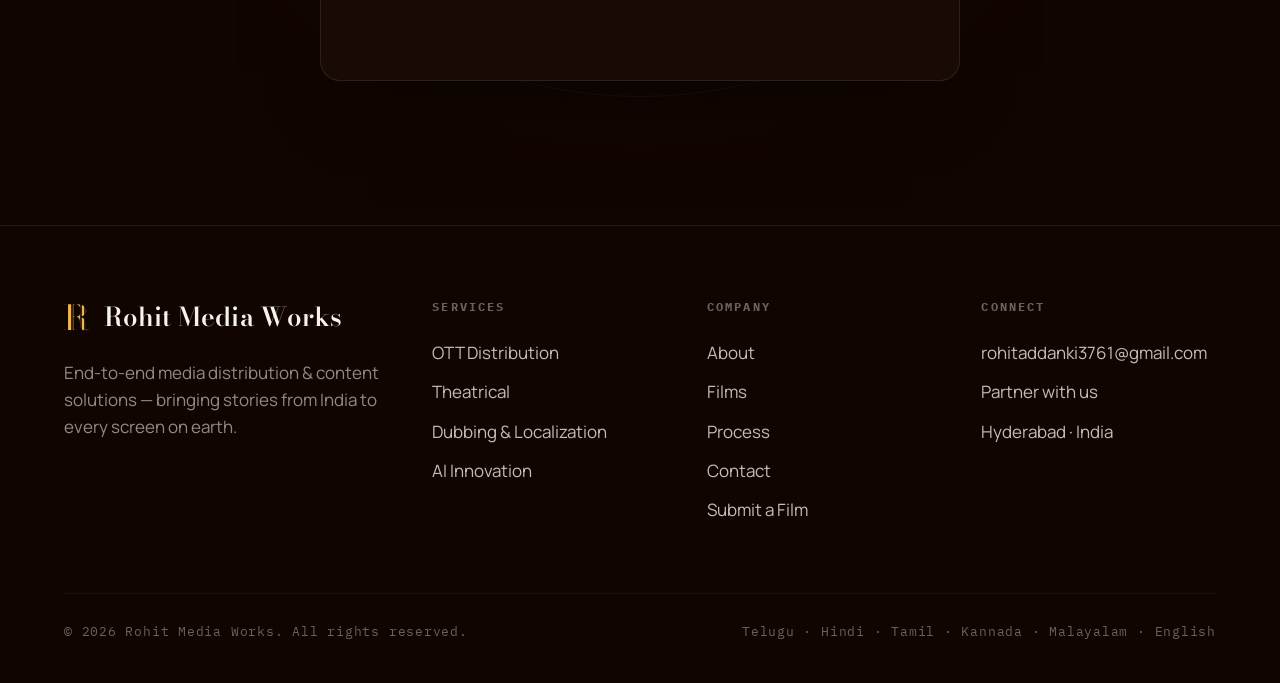
==== commit 9c9b6756: "Switch both forms from FormSubmit to Netlify Forms FormSubmit gave no visibility when an email faile" ====
--- a/index.html
+++ b/index.html
@@ -1015,11 +1015,9 @@
     <h2 data-reveal style="--d:80ms">Your content deserves a <em>global stage</em></h2>
     <p data-reveal style="--d:160ms">Tell us about your film or catalogue. We'll map the fastest, highest-value path to audiences worldwide.</p>
     <div class="cf-wrap" data-reveal style="--d:240ms">
-      <form class="cf" id="contactForm" action="https://formsubmit.co/rohitaddanki3761@gmail.com" method="POST">
-        <input type="hidden" name="_subject" value="New enquiry — Rohit Media Works website" />
-        <input type="hidden" name="_template" value="table" />
-        <input type="hidden" name="_captcha" value="false" />
-        <input type="text" name="_honey" style="display:none" tabindex="-1" autocomplete="off" />
+      <form class="cf" id="contactForm" name="contact" method="POST" data-netlify="true" data-netlify-honeypot="bot-field">
+        <input type="hidden" name="form-name" value="contact" />
+        <p style="display:none"><label>Don't fill this out: <input name="bot-field" /></label></p>
         <div class="cf-row">
           <div class="cf-field">
             <label for="cf-name">Your name</label>
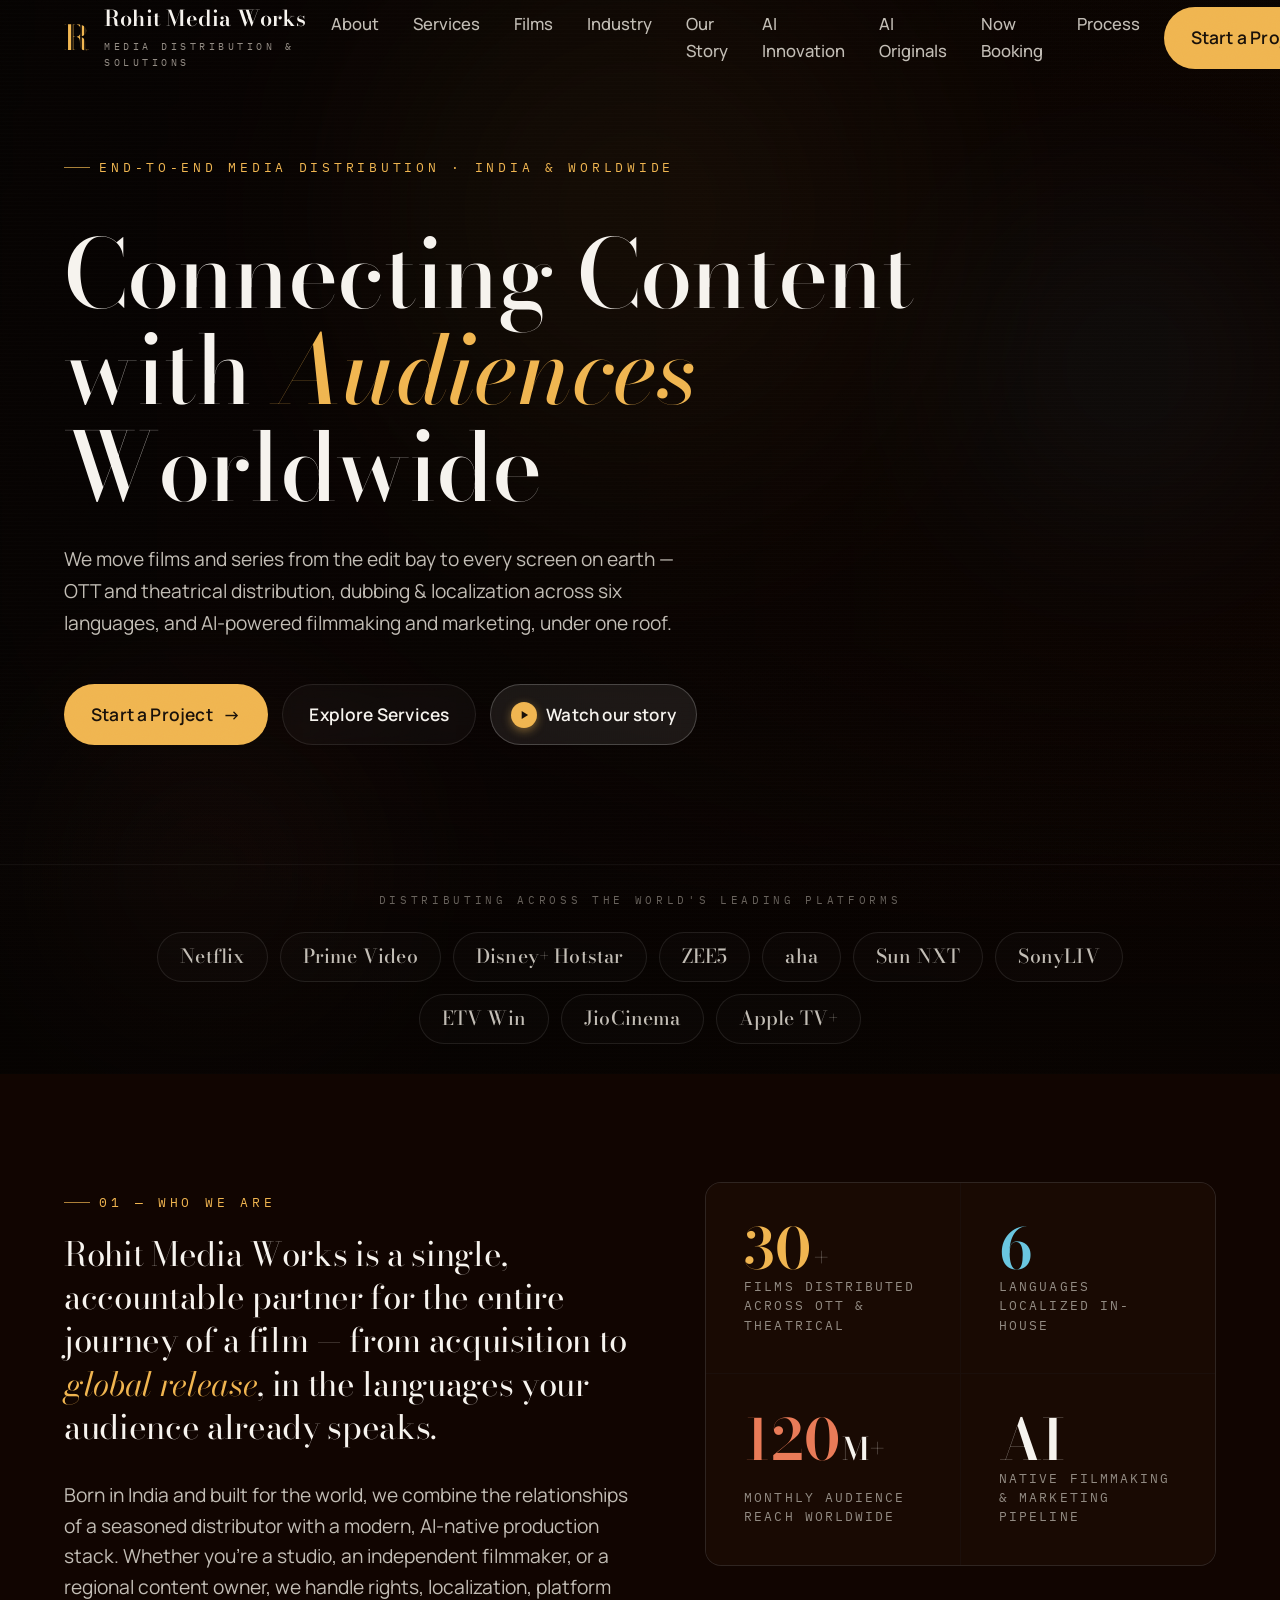
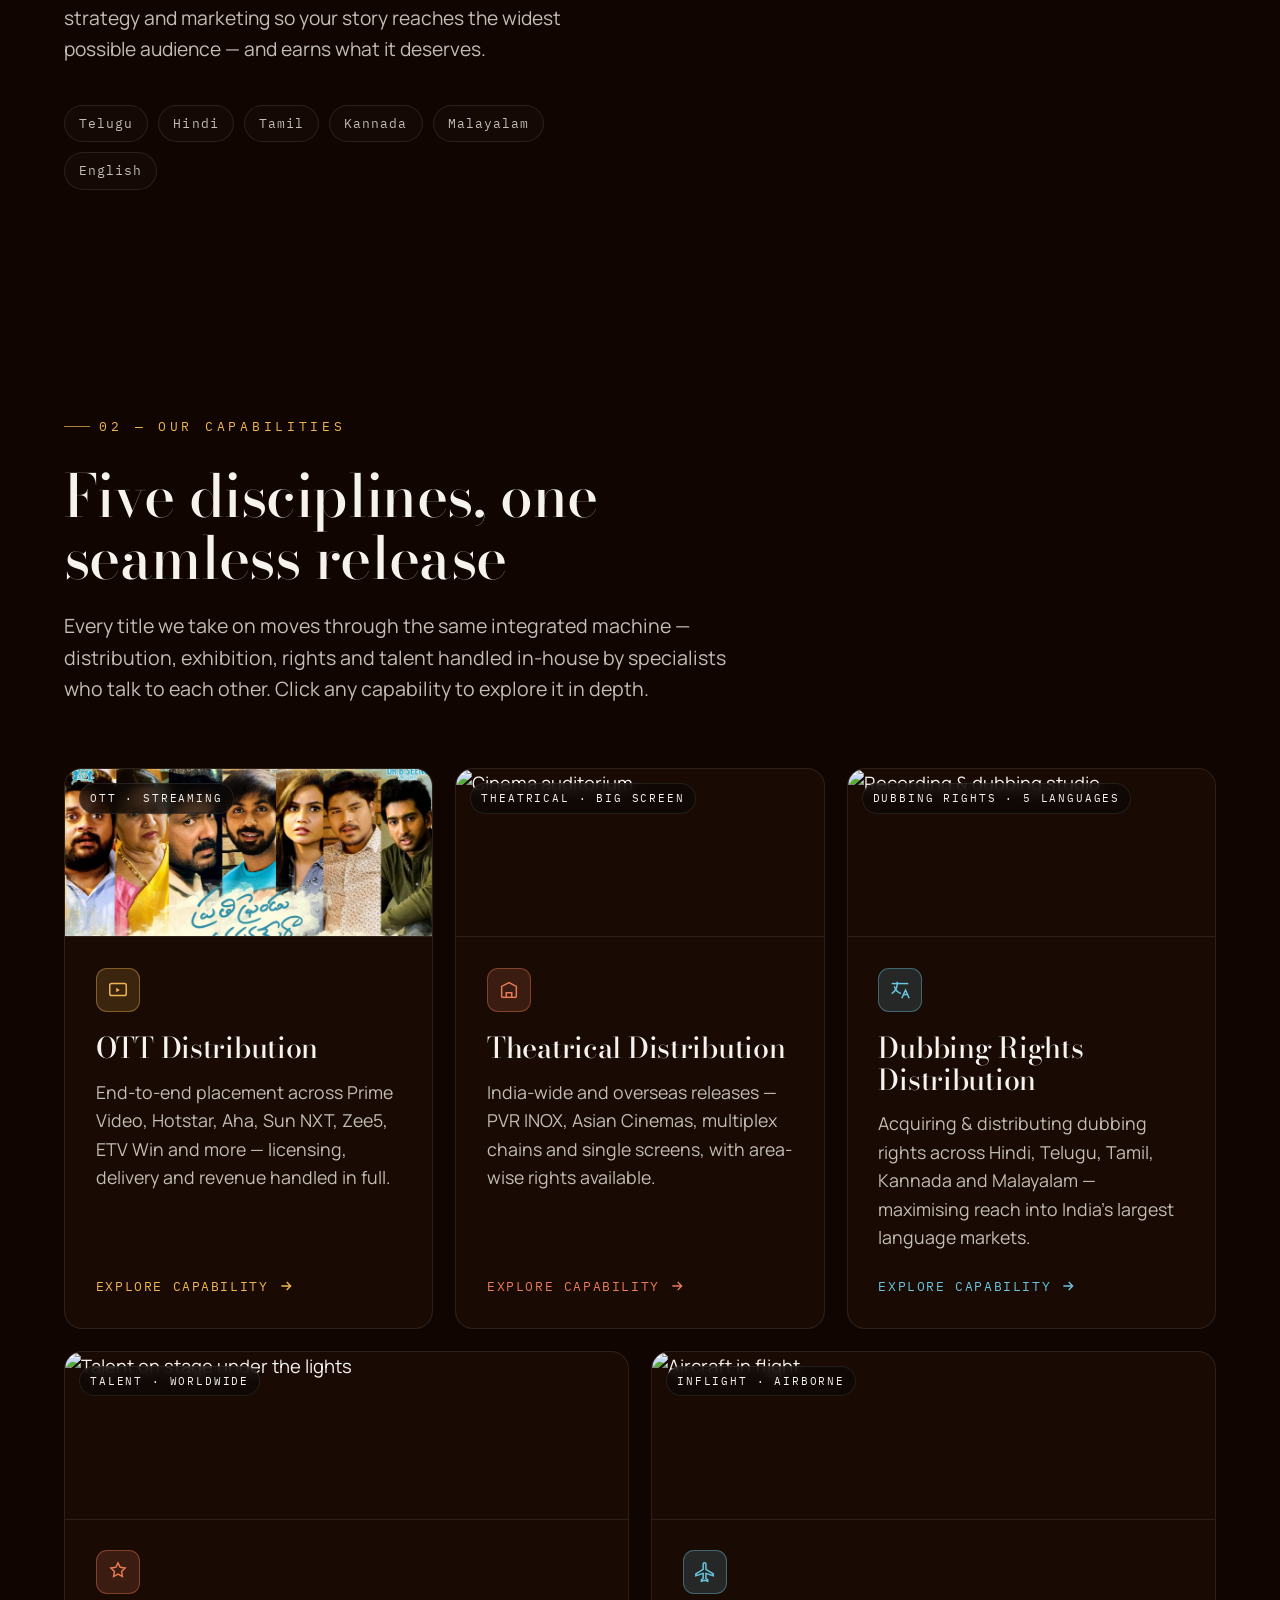
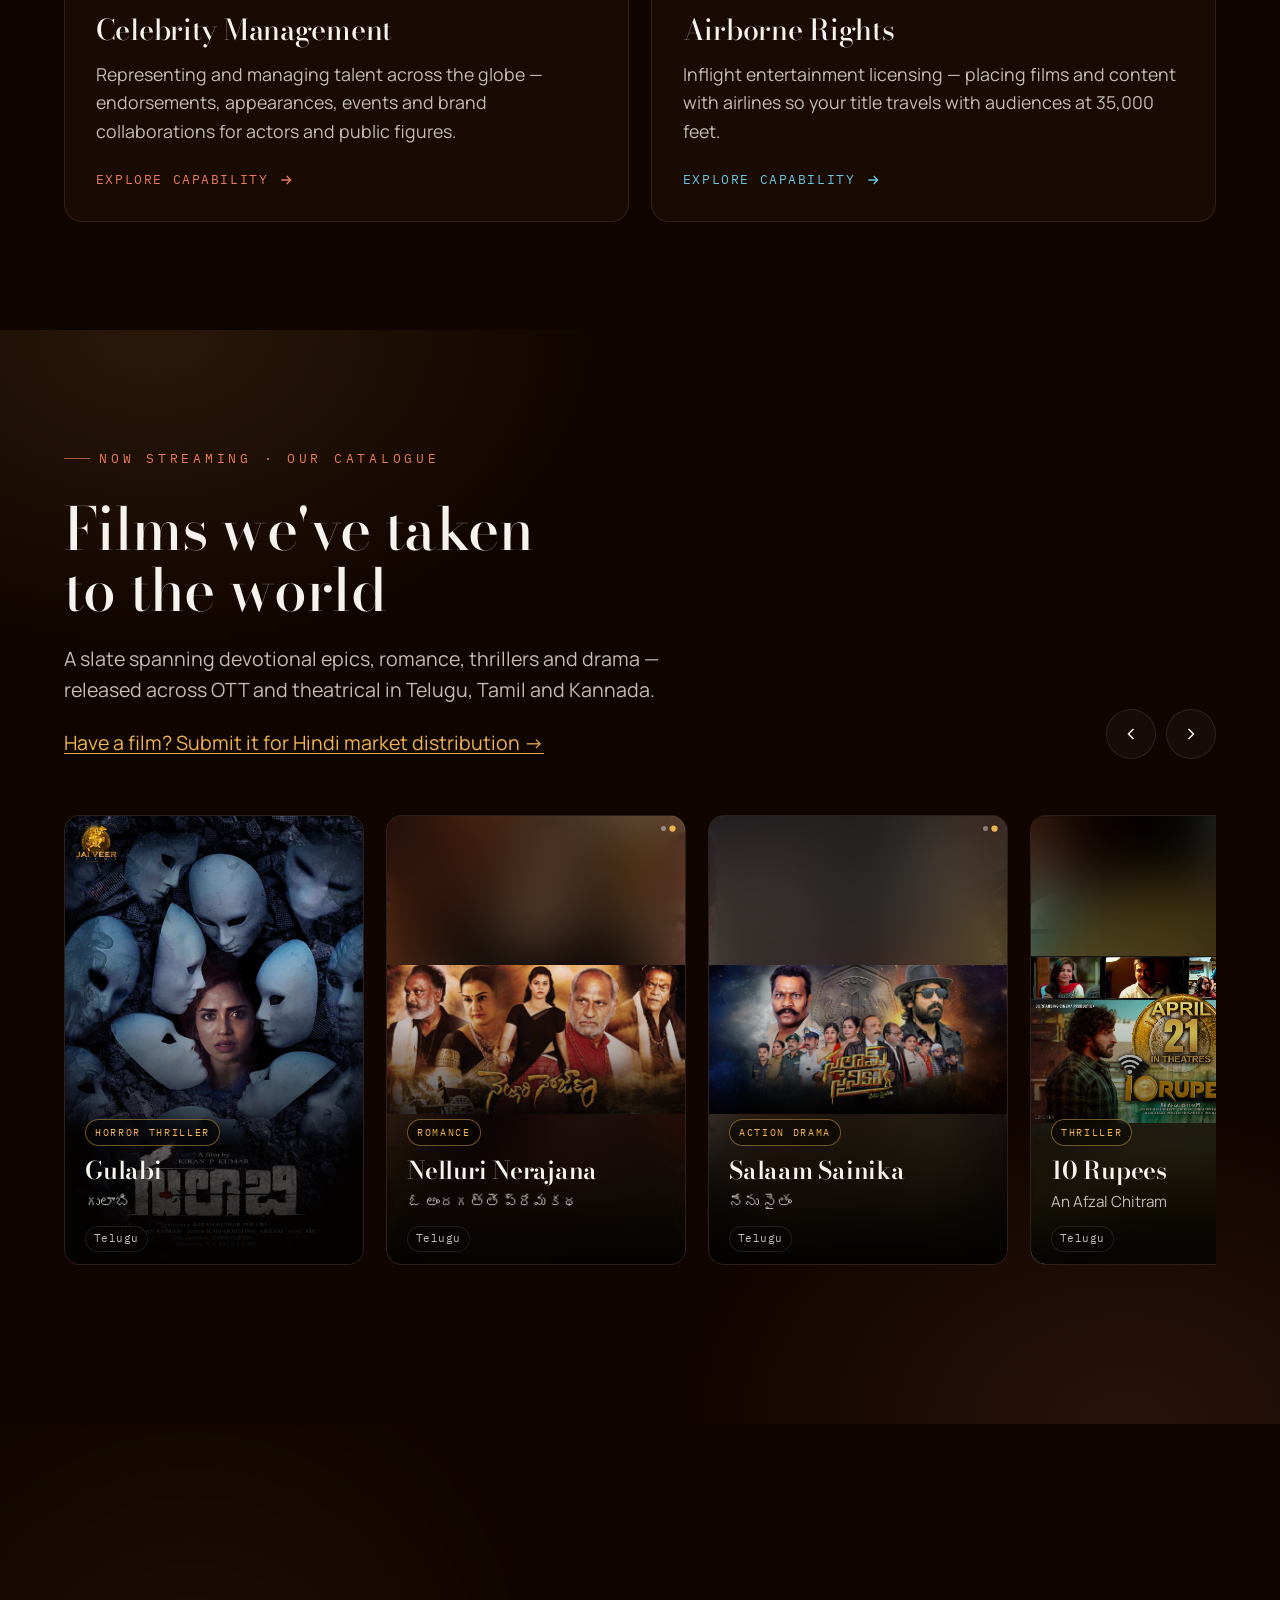
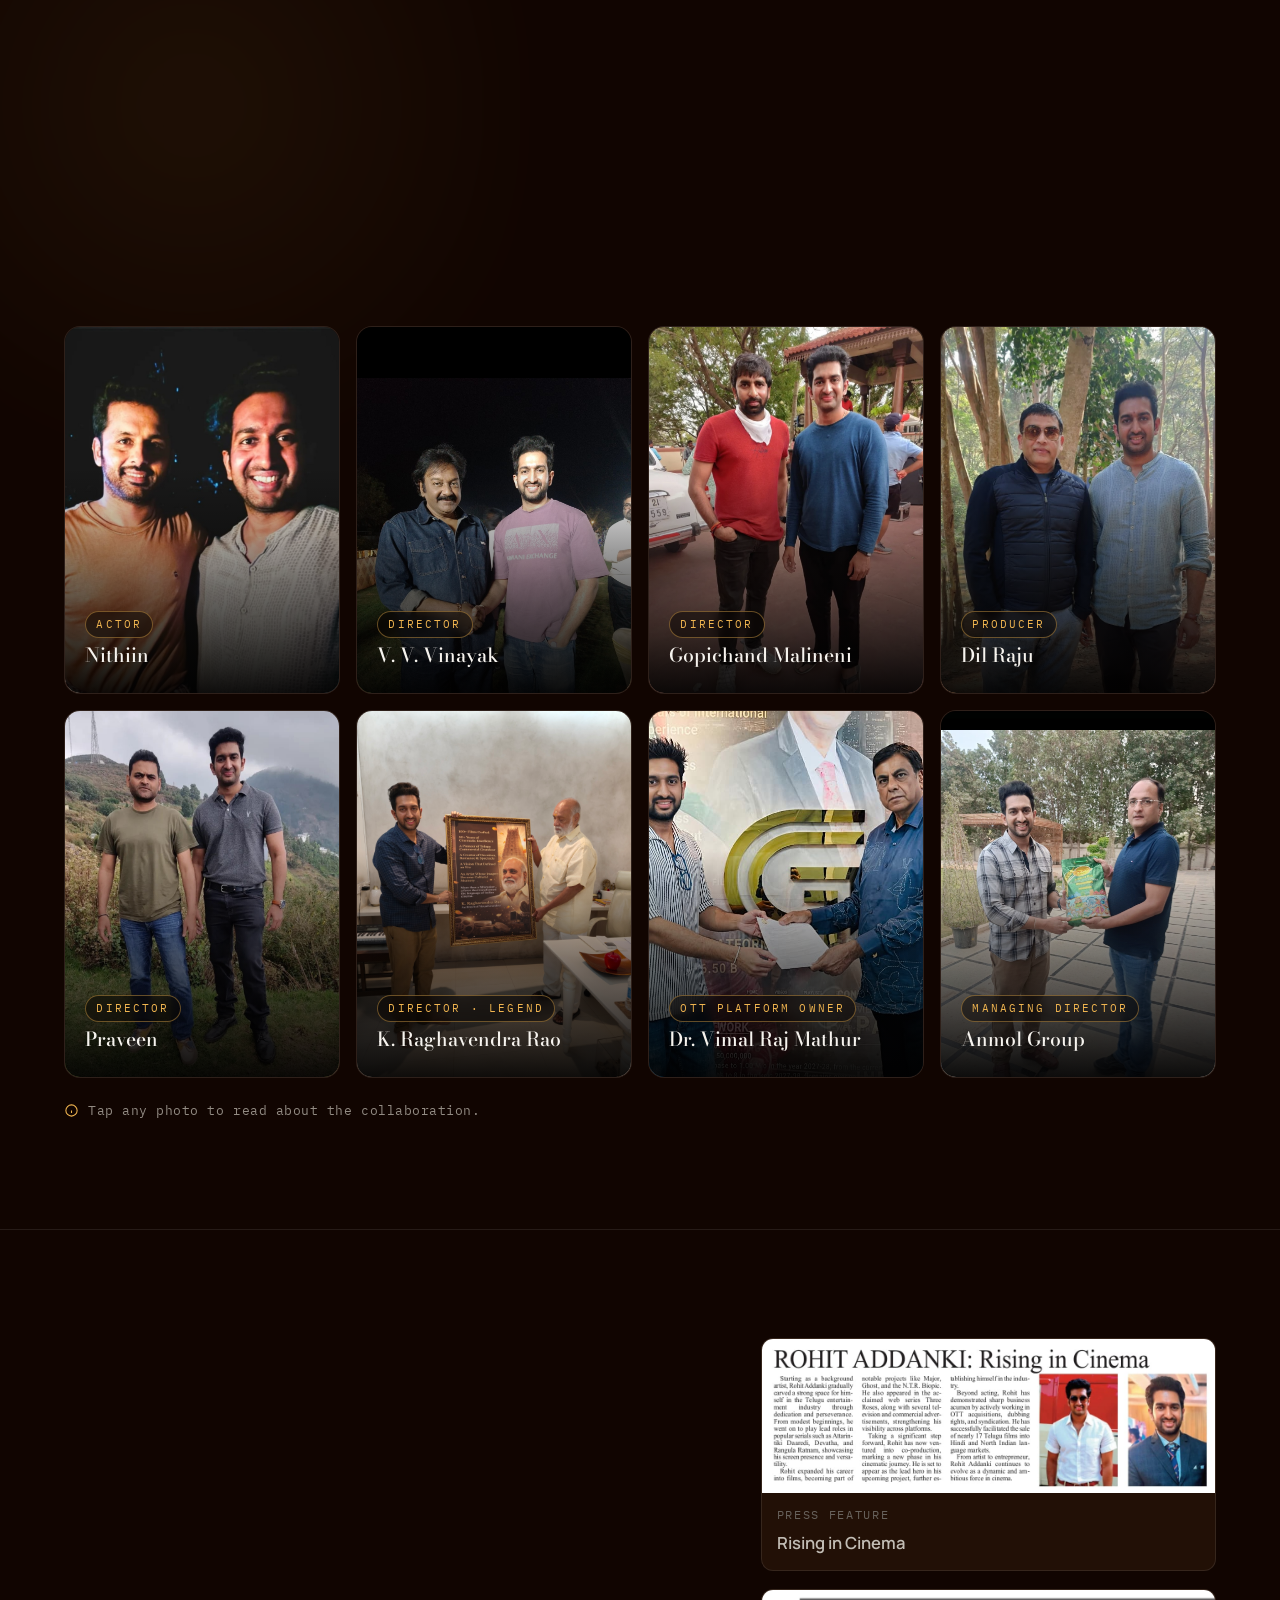
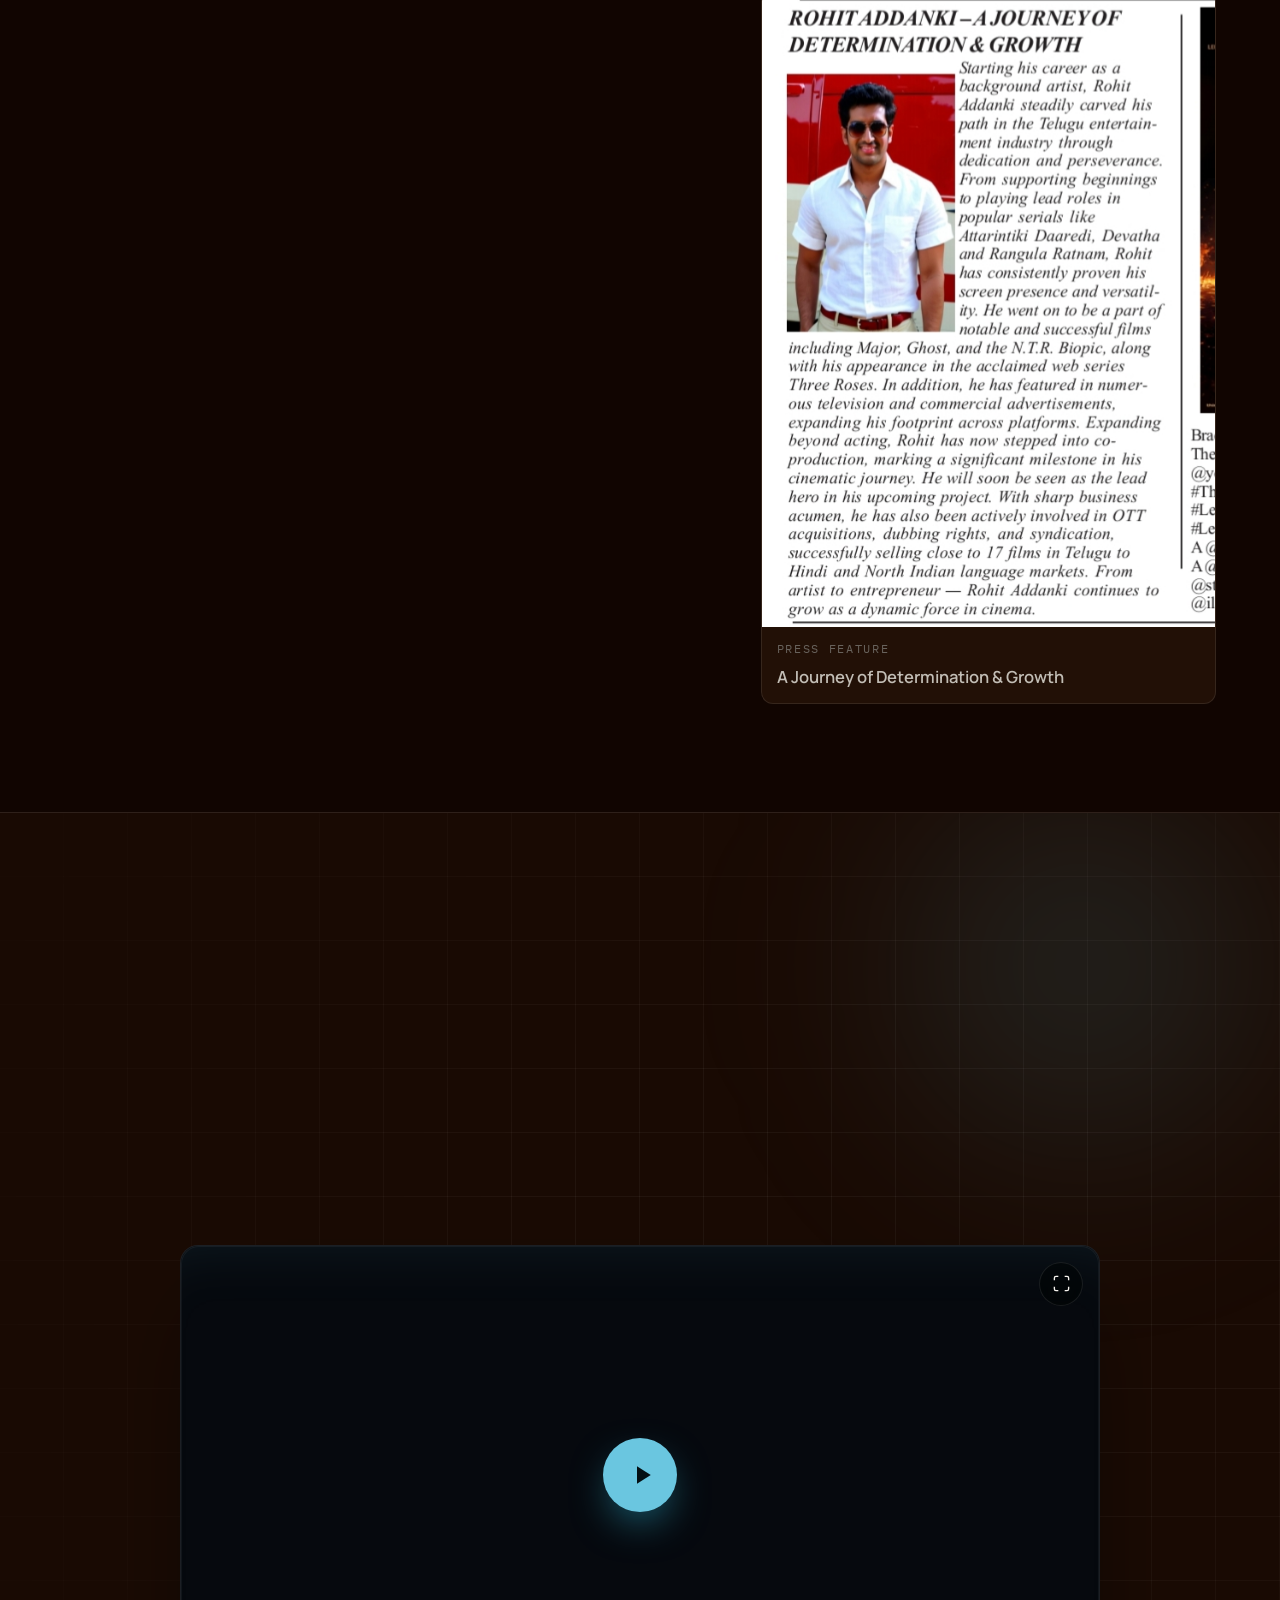
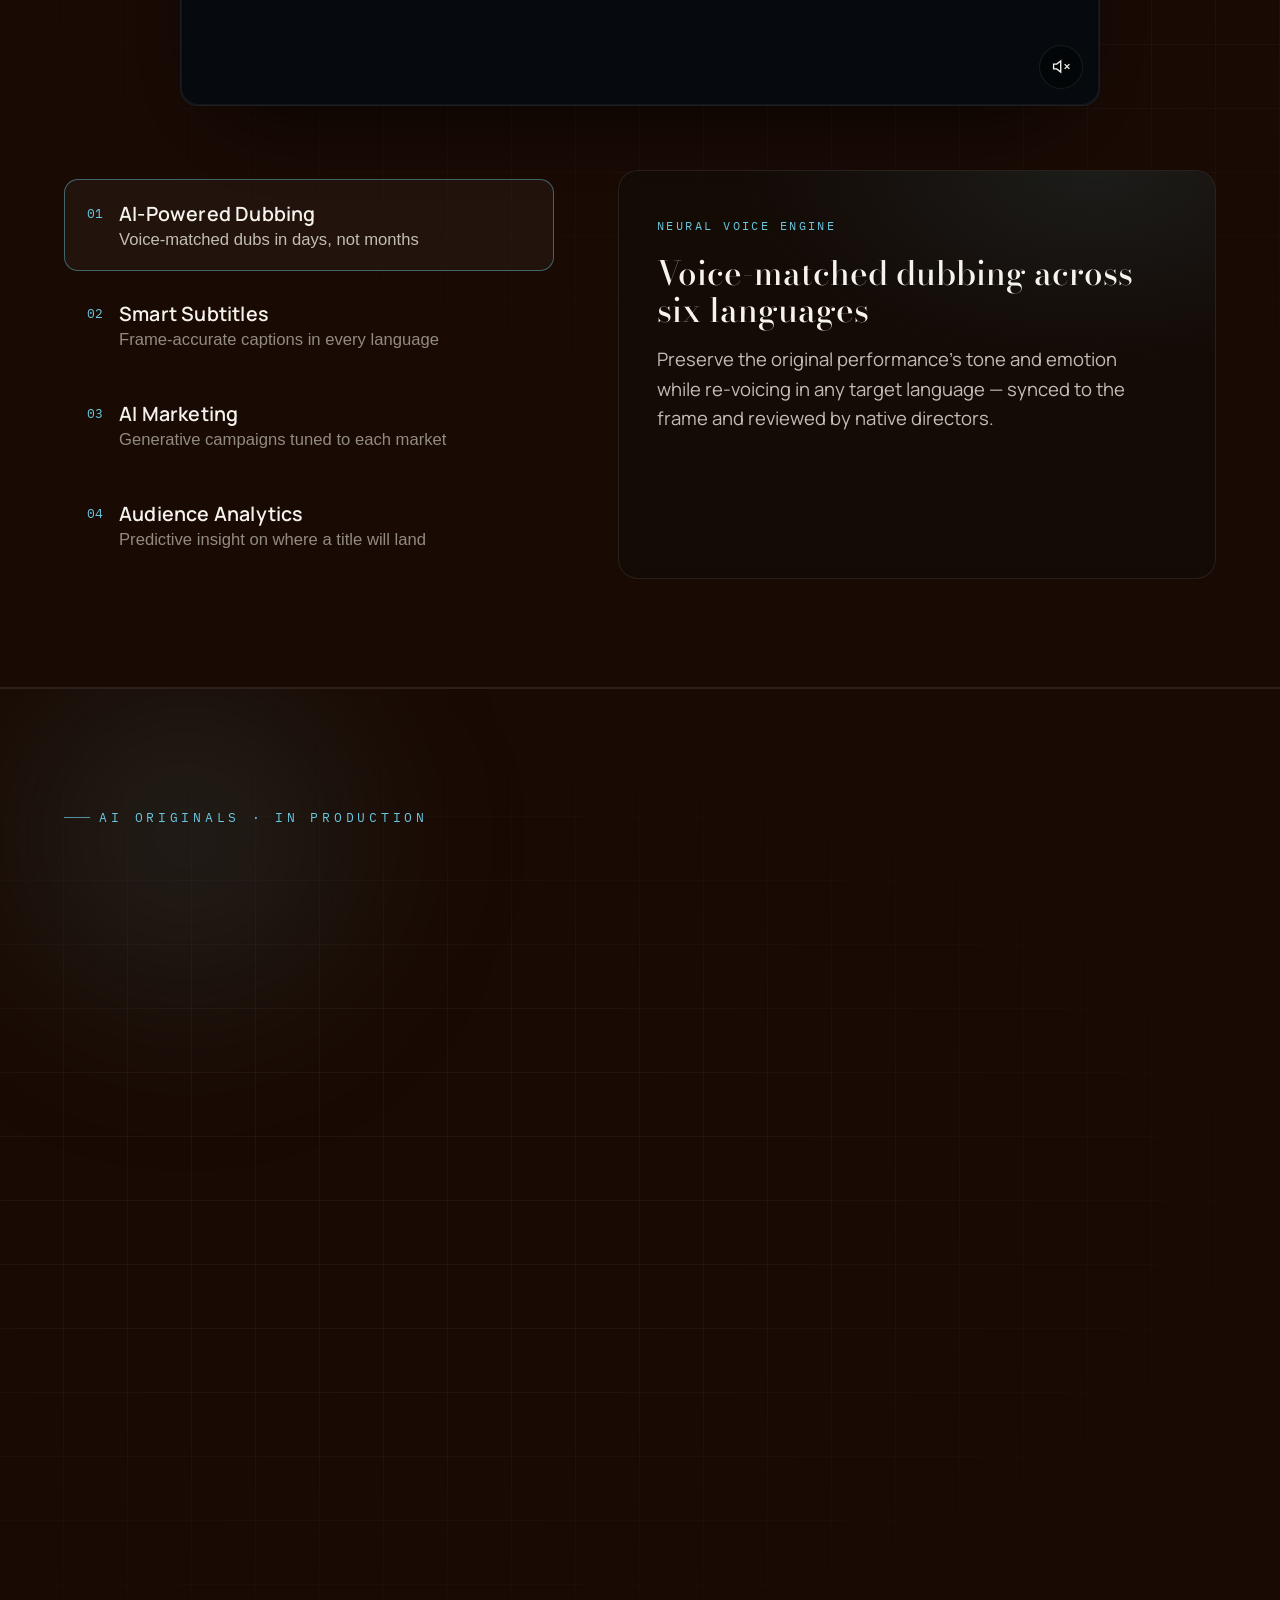
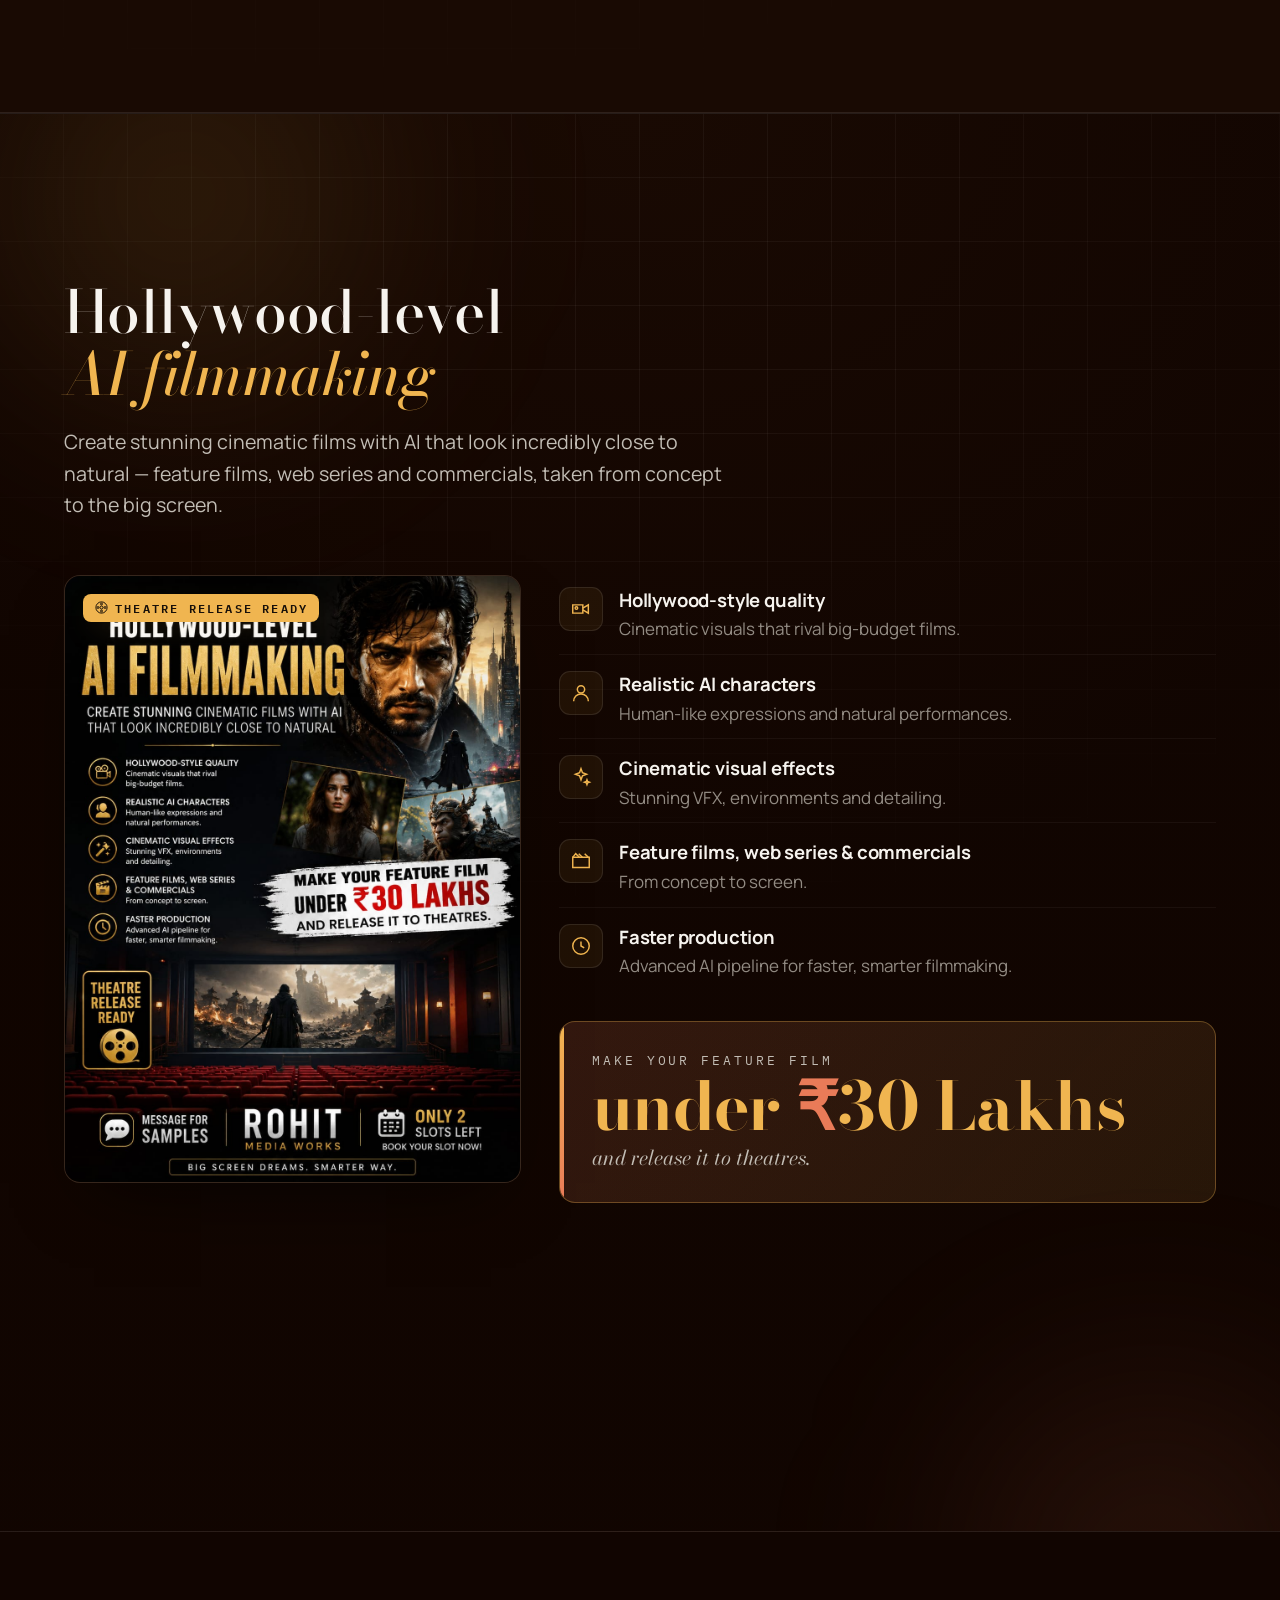
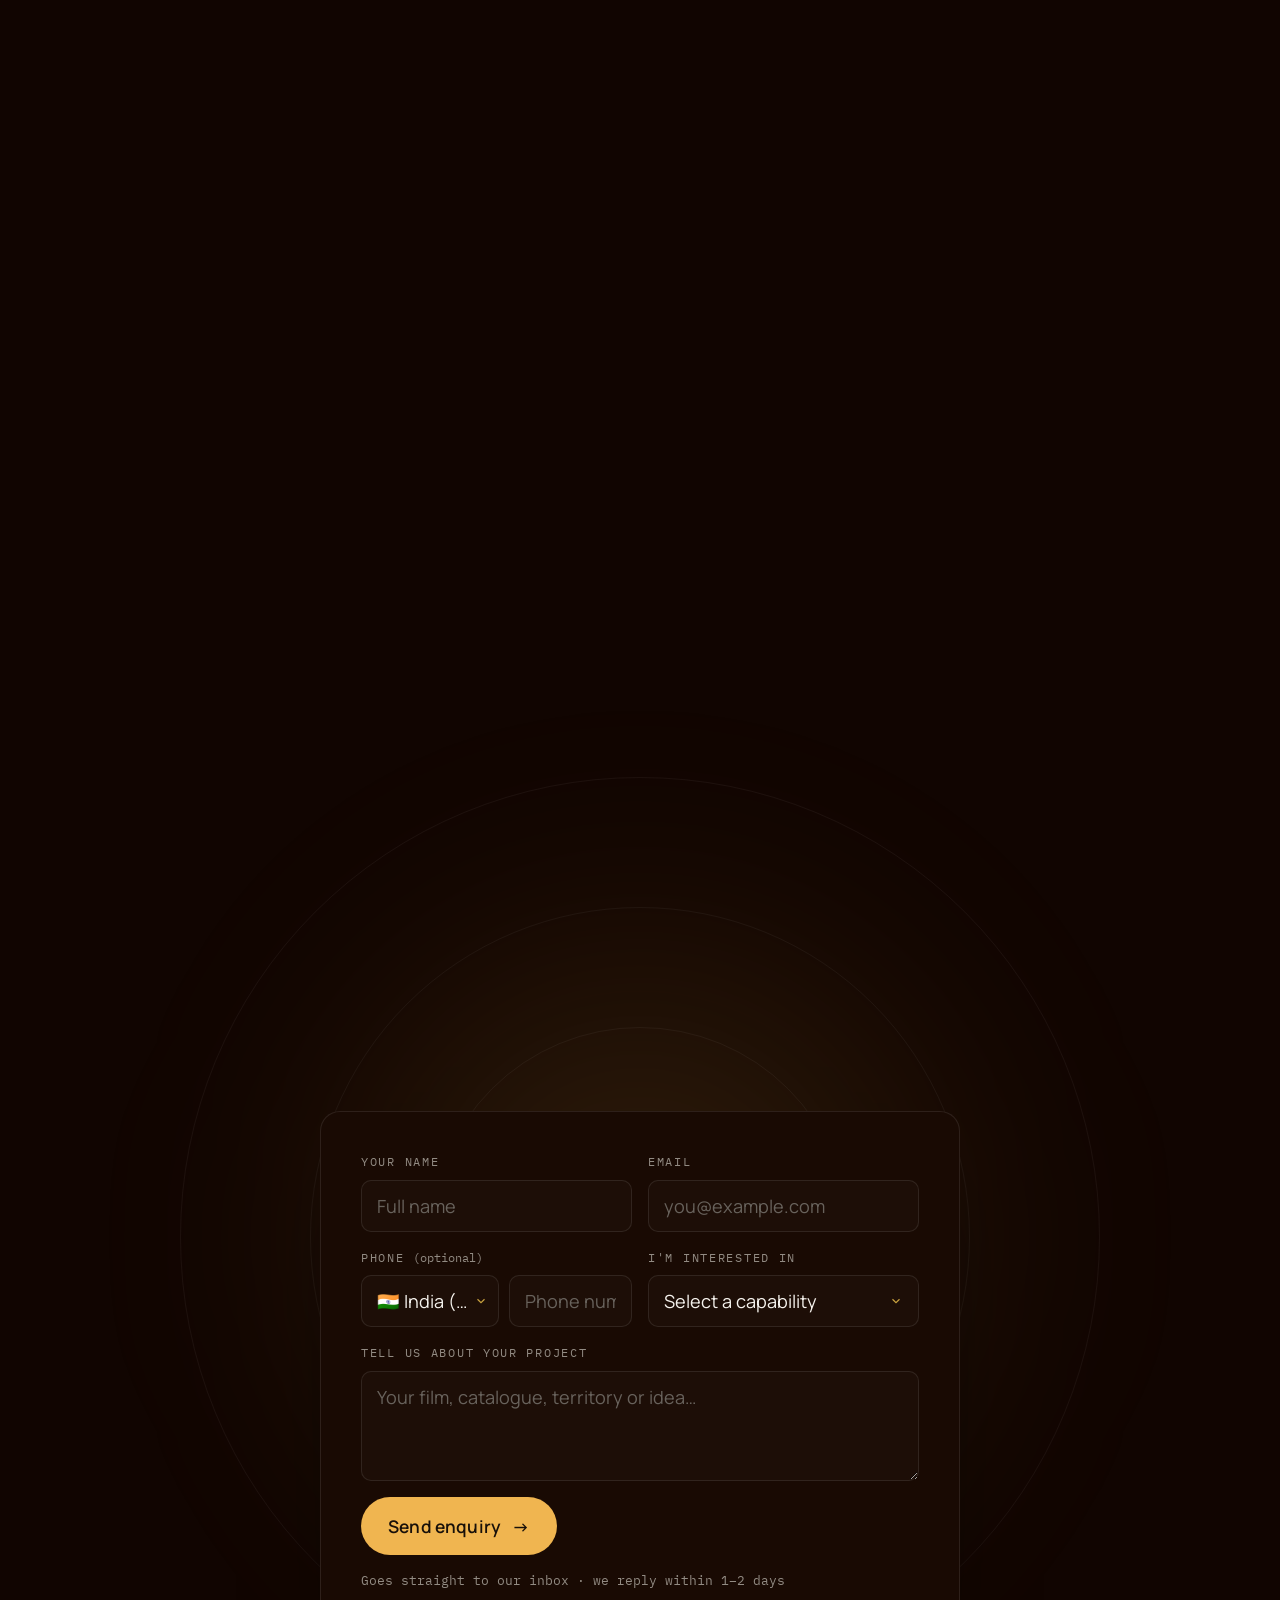
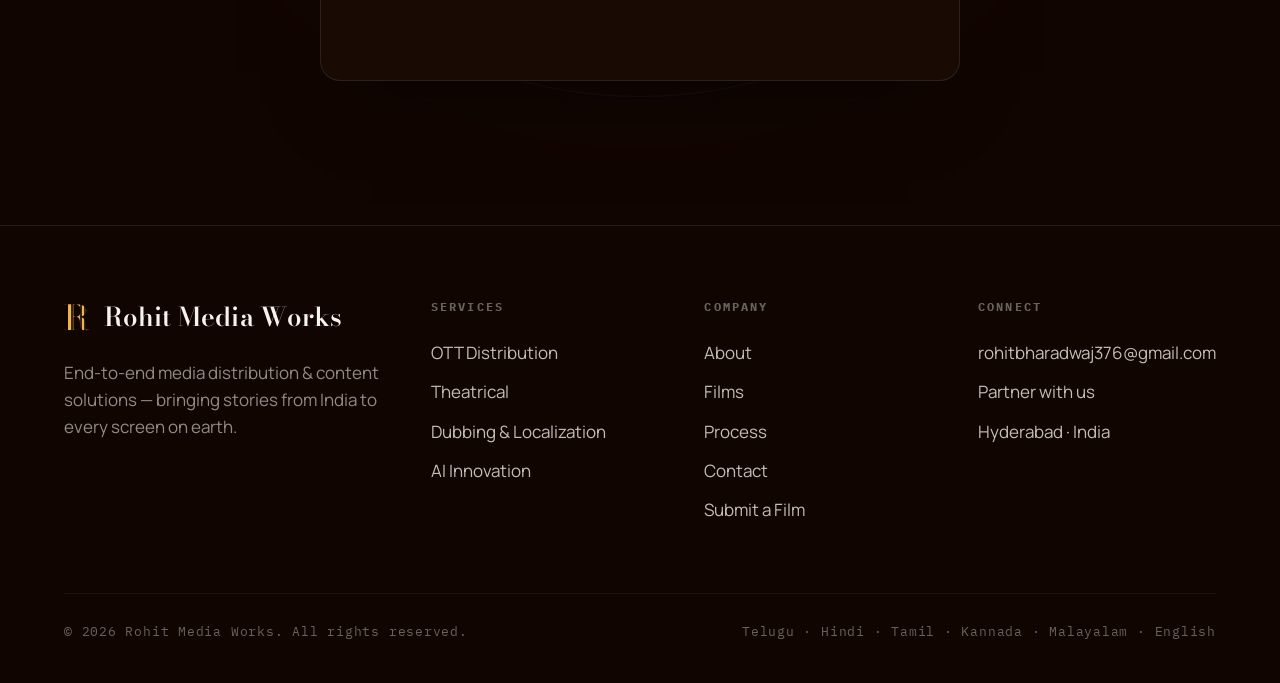
==== commit 6f3afa9f: "Update public contact email to rohitbharadwaj376@gmail.com Updated the footer mailto link and the co" ====
--- a/index.html
+++ b/index.html
@@ -1285,7 +1285,7 @@
       </div>
       <div class="footer-col">
         <h5>Connect</h5>
-        <a href="mailto:rohitaddanki3761@gmail.com">rohitaddanki3761@gmail.com</a>
+        <a href="mailto:rohitbharadwaj376@gmail.com">rohitbharadwaj376@gmail.com</a>
         <a href="#contact">Partner with us</a>
         <a href="#top">Hyderabad · India</a>
       </div>
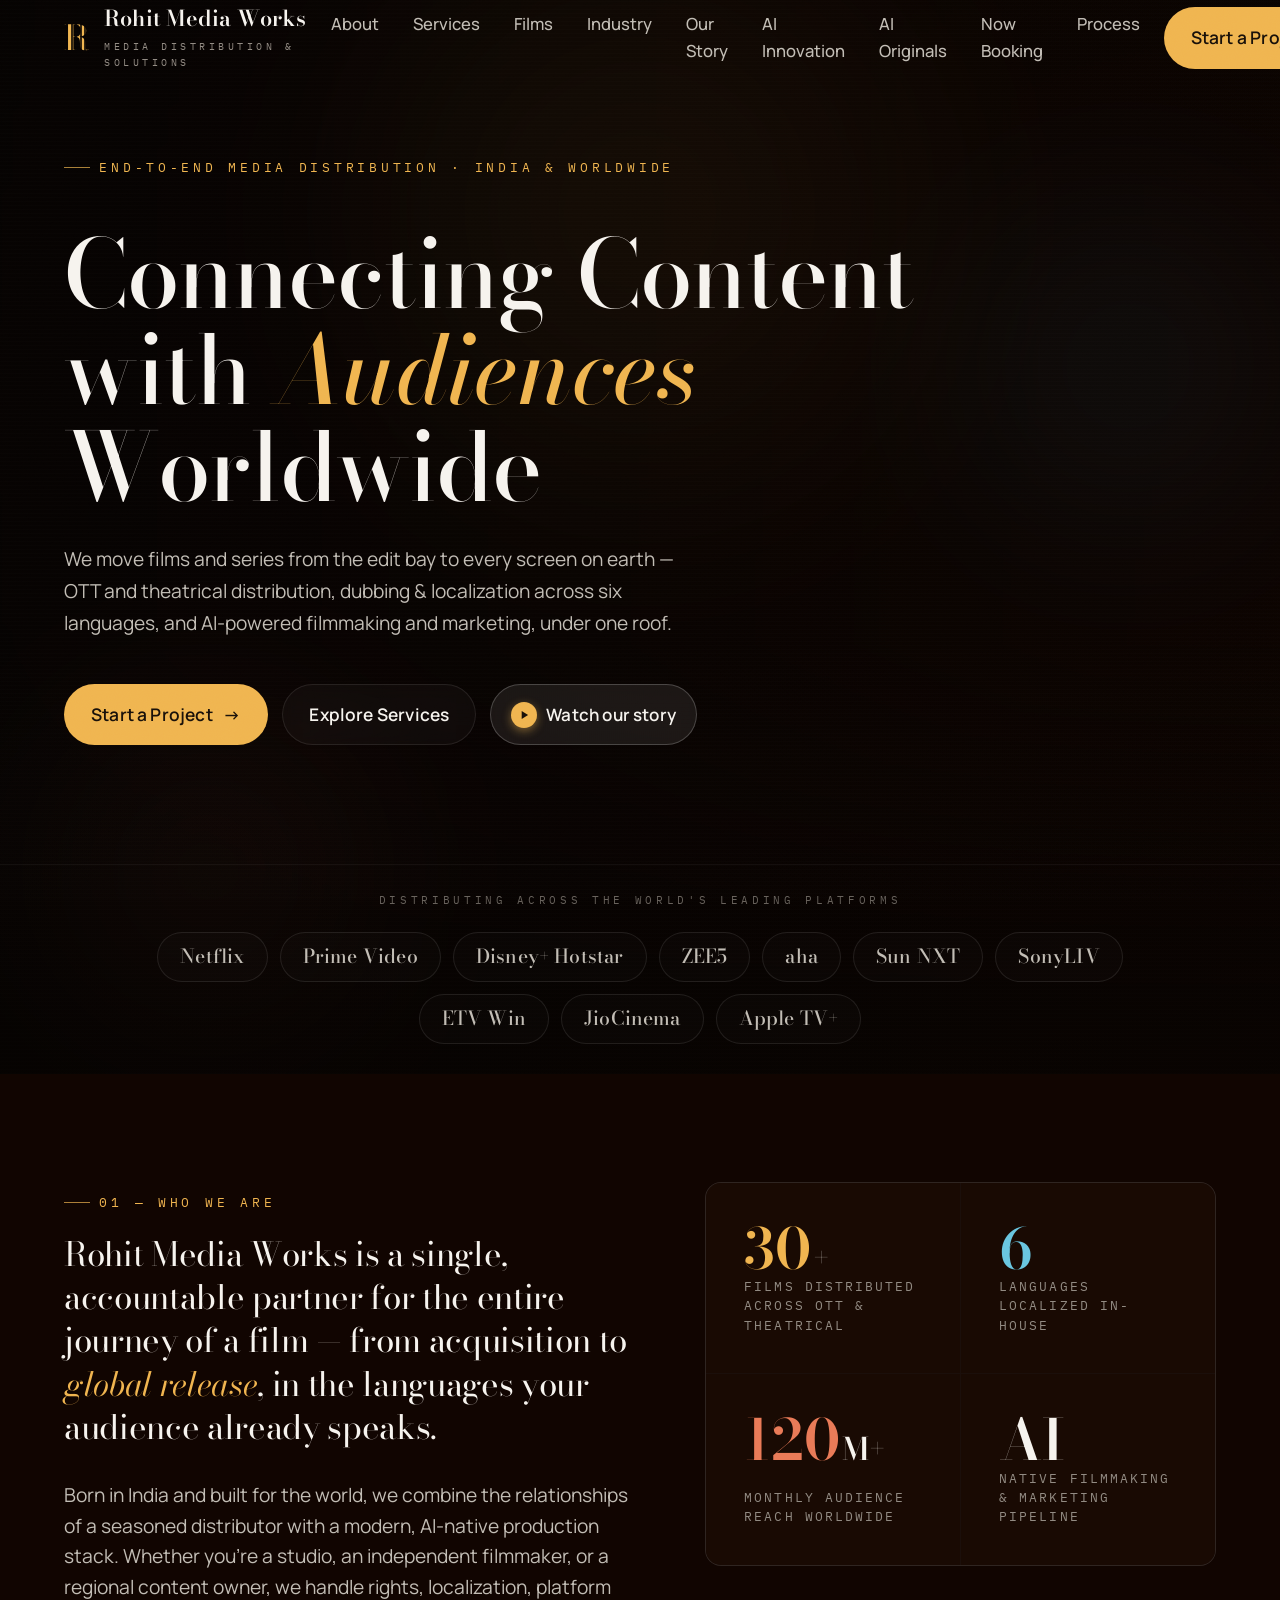
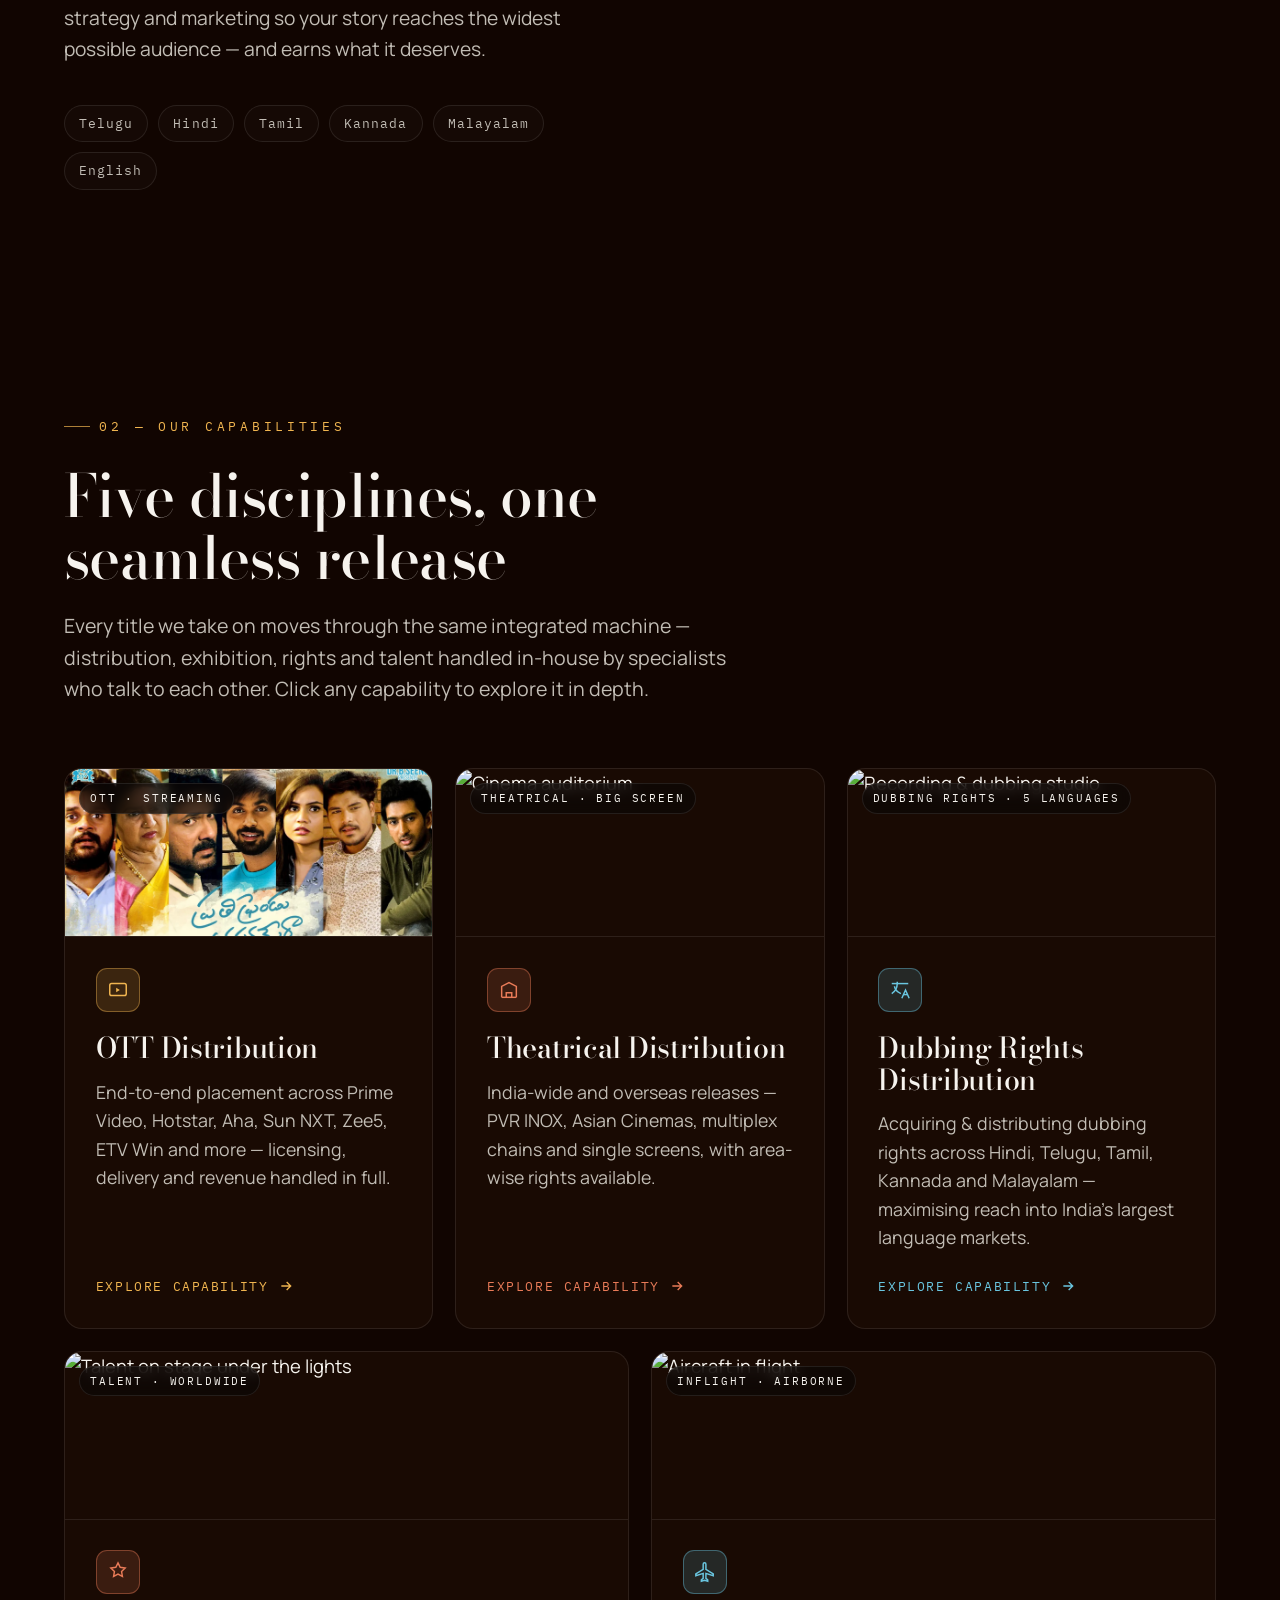
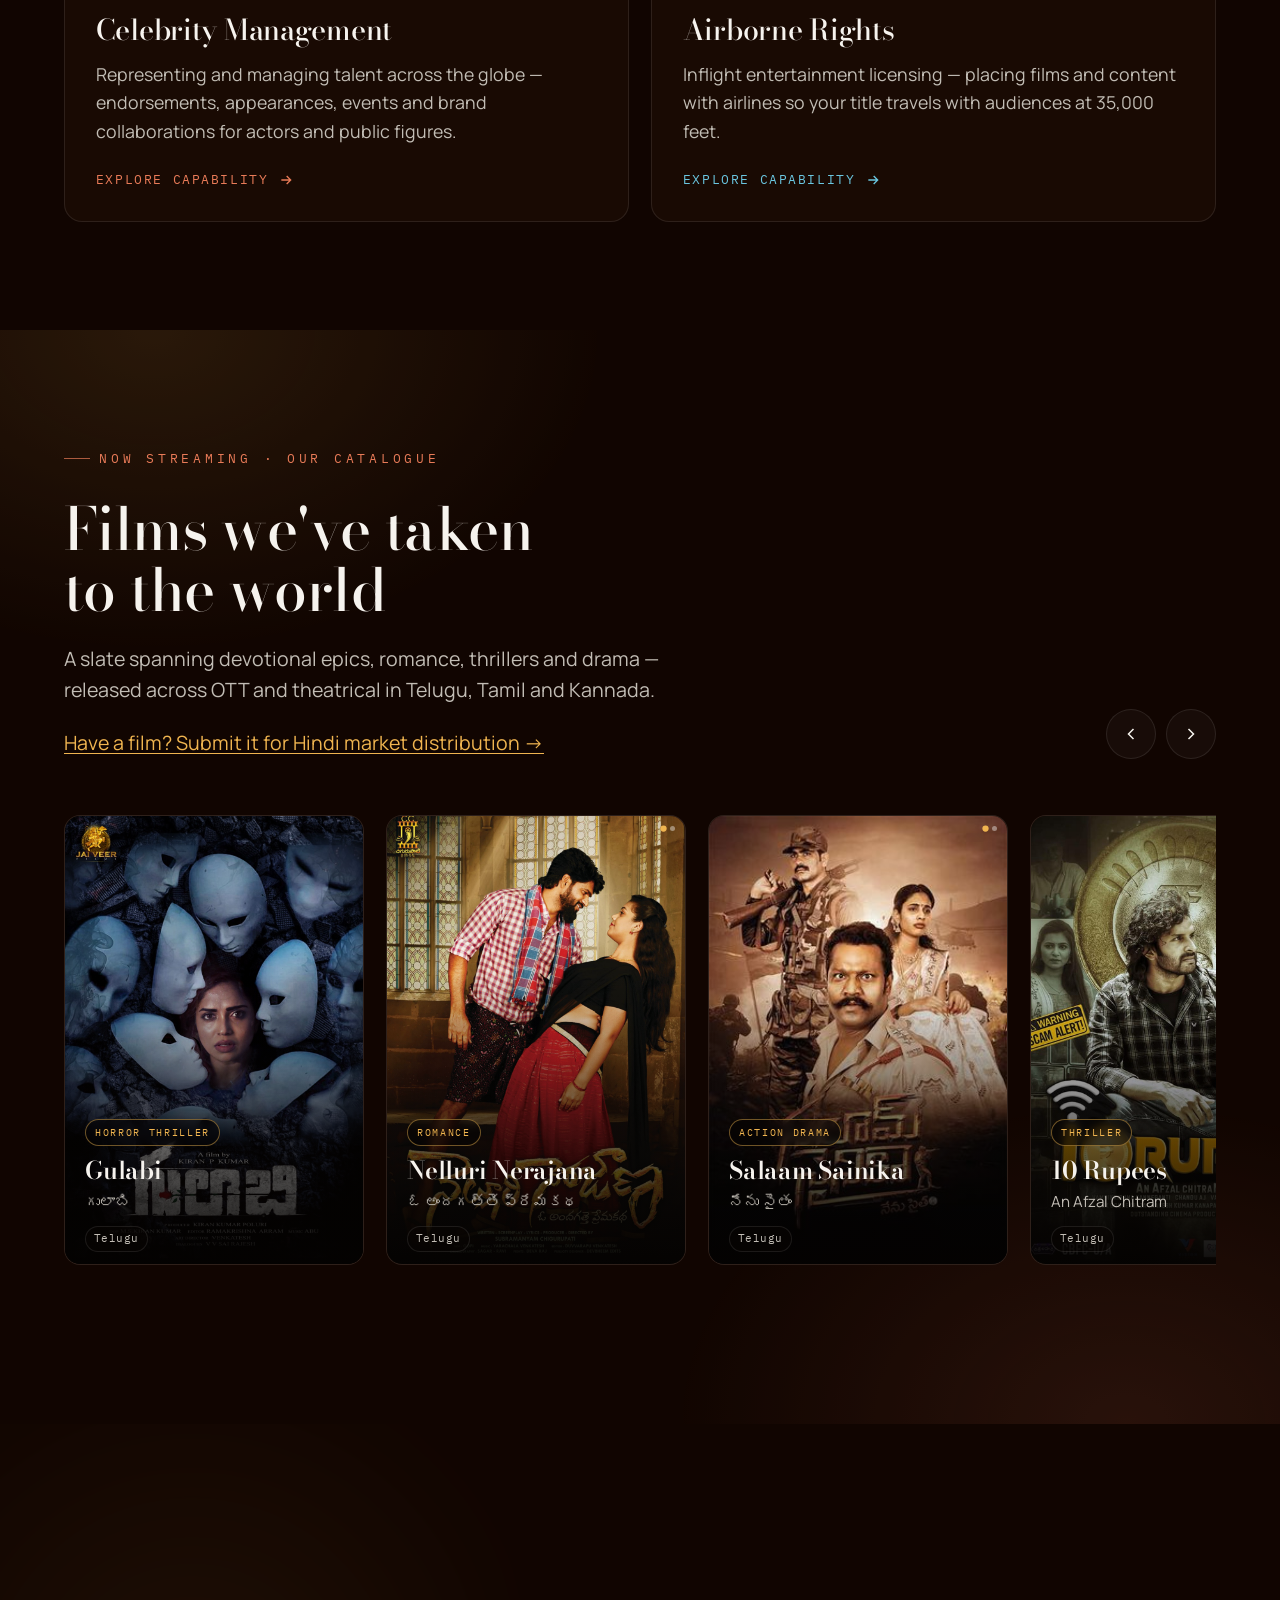
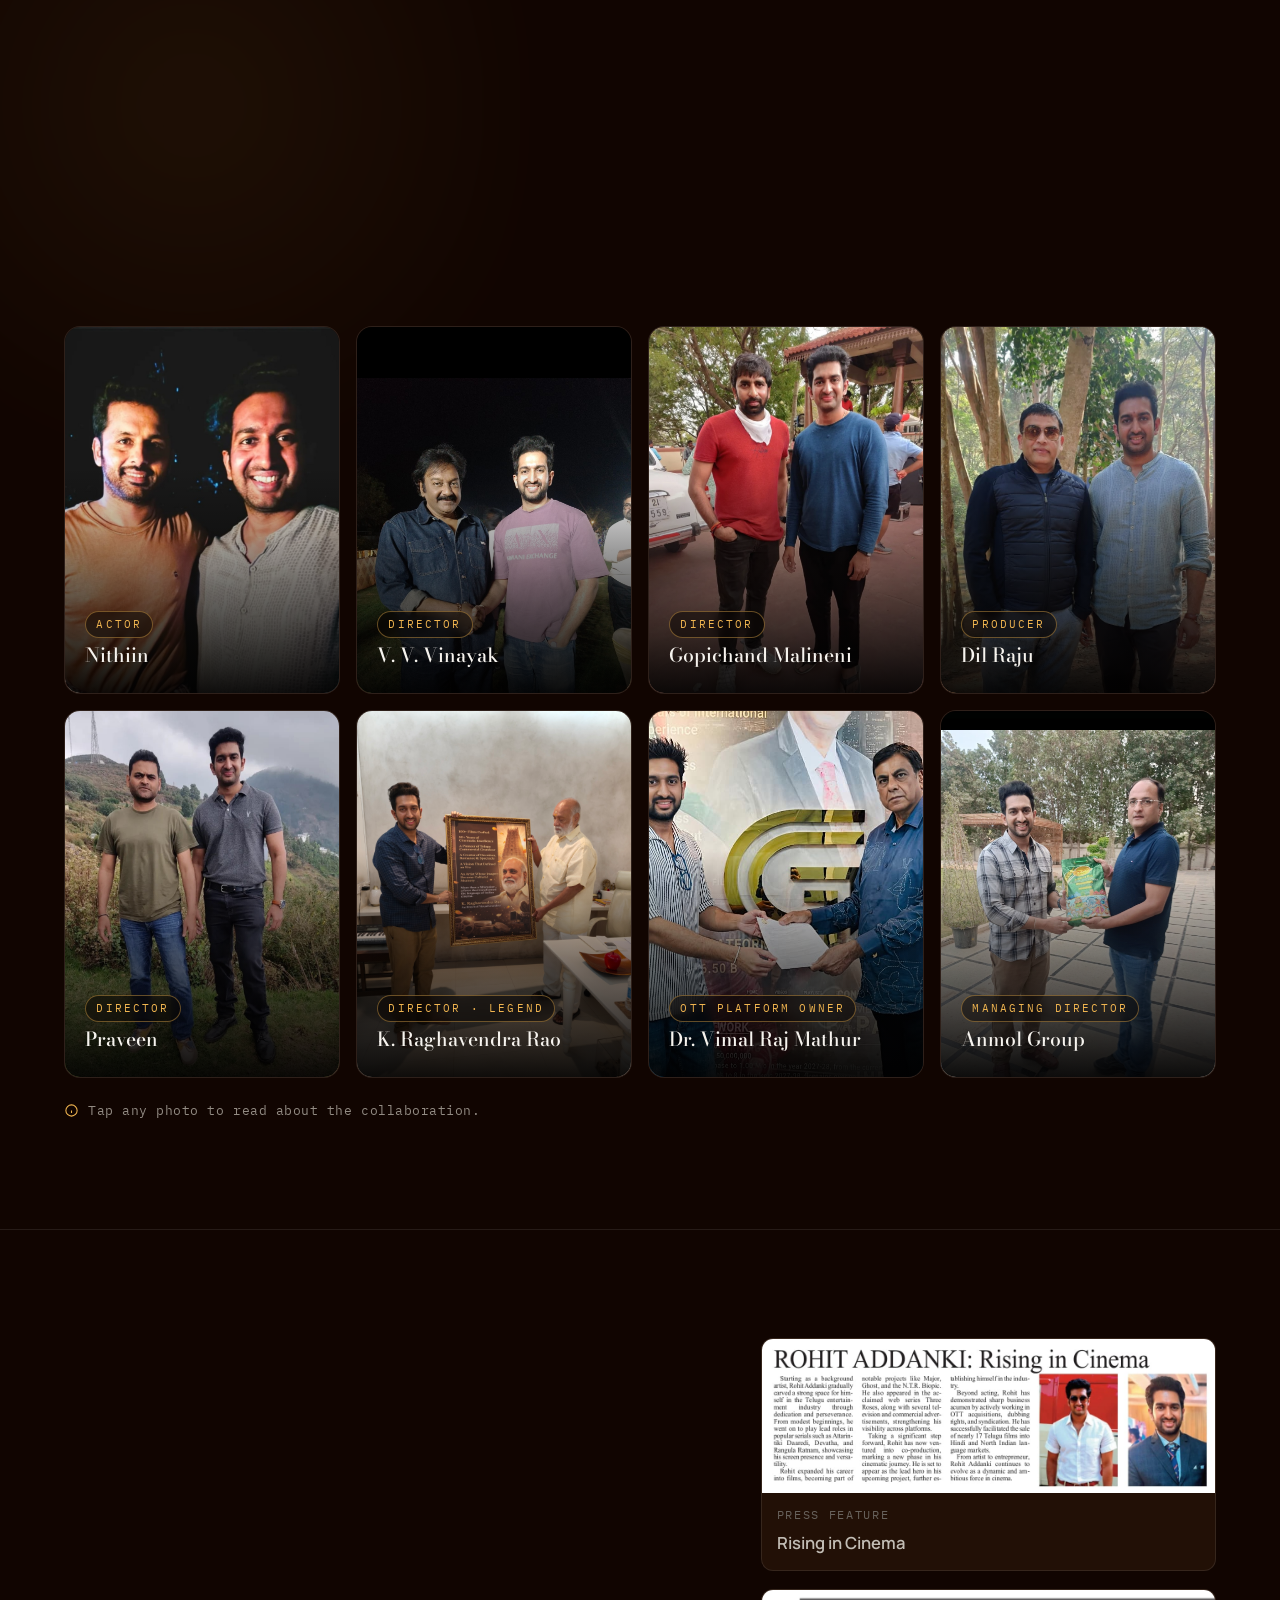
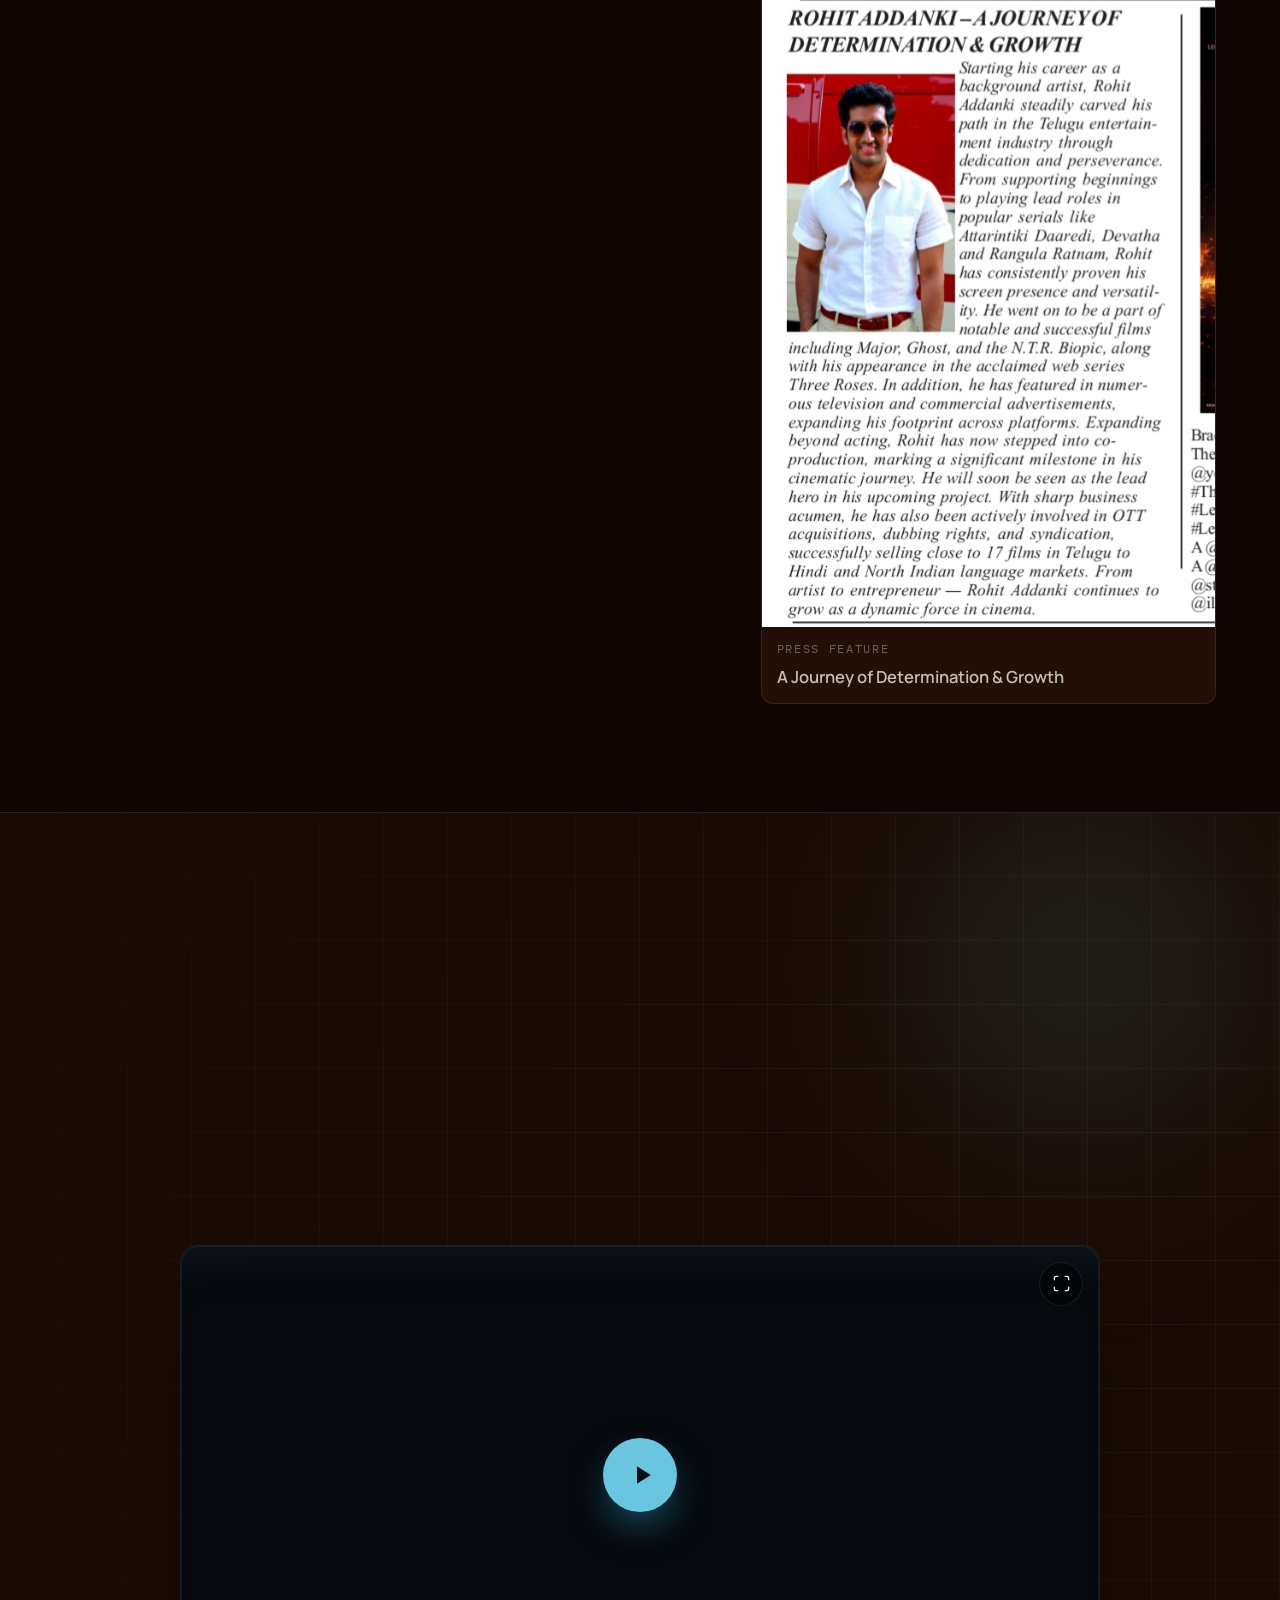
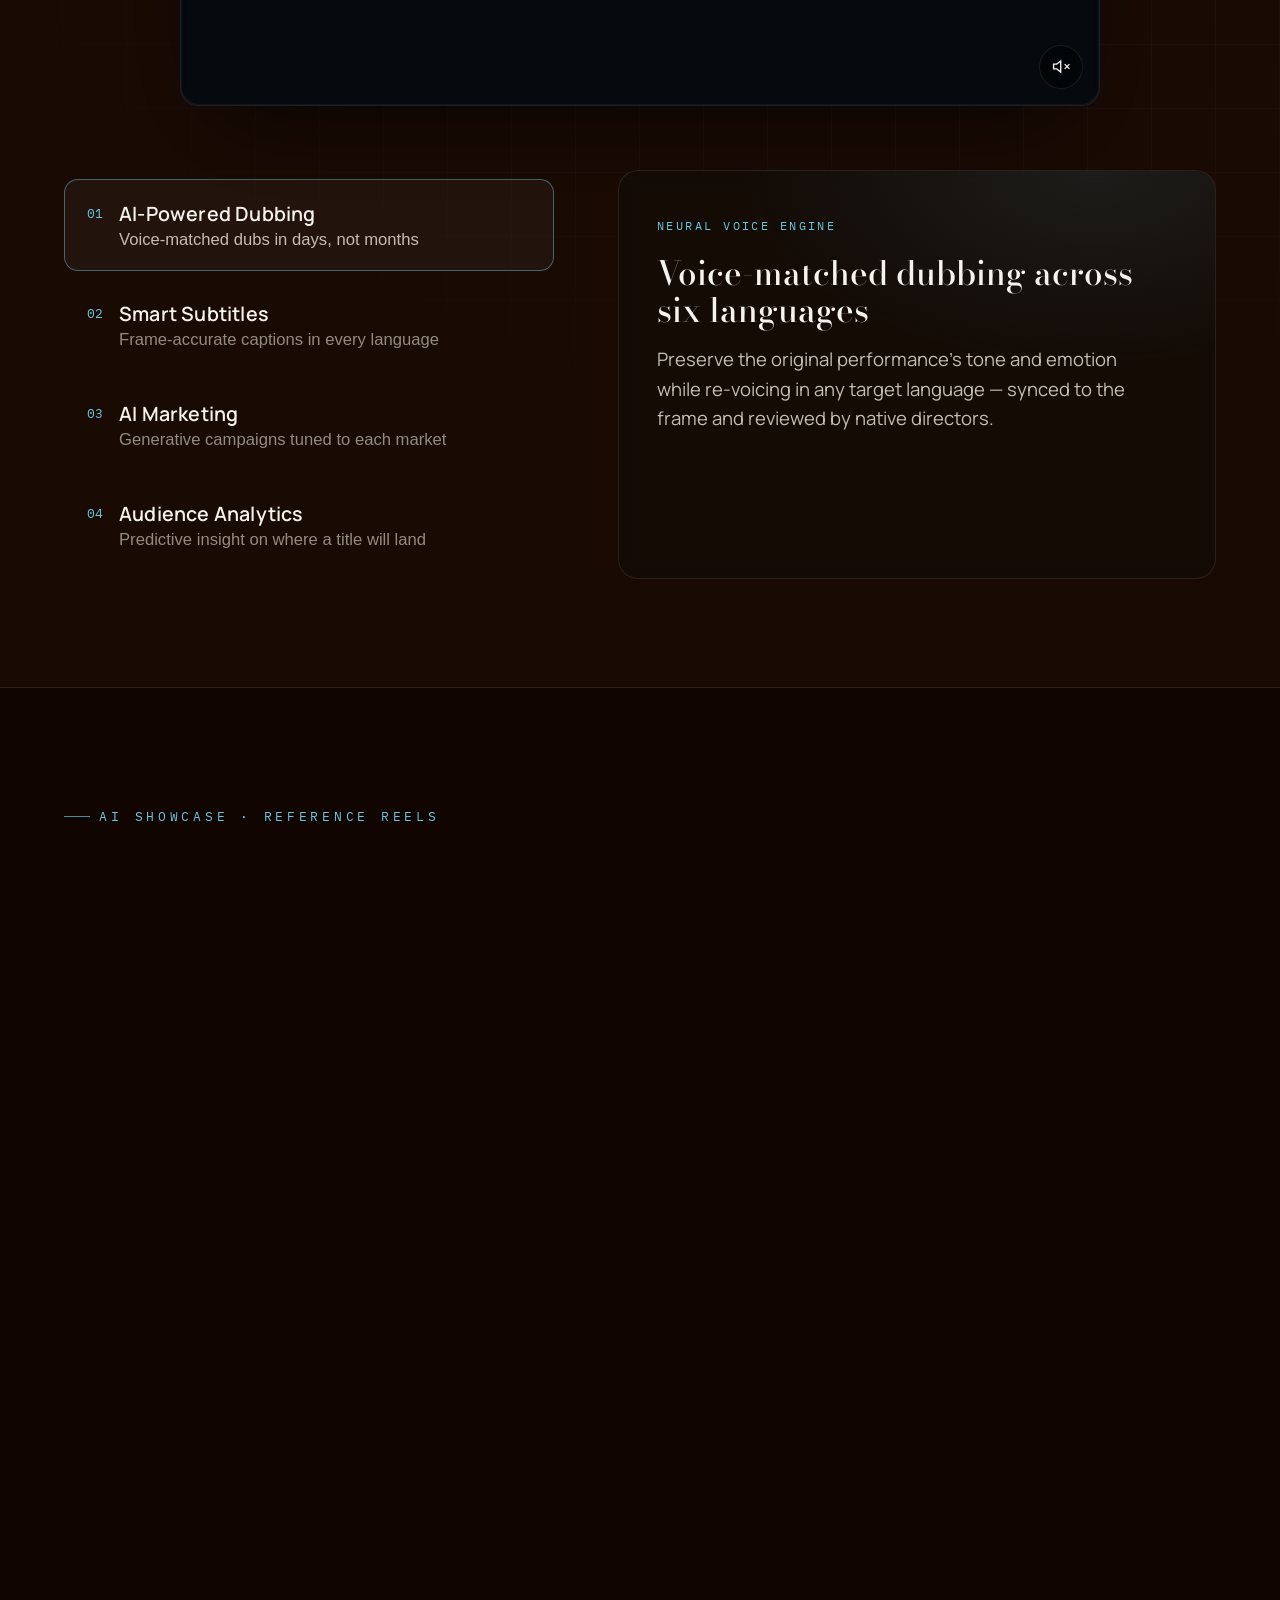
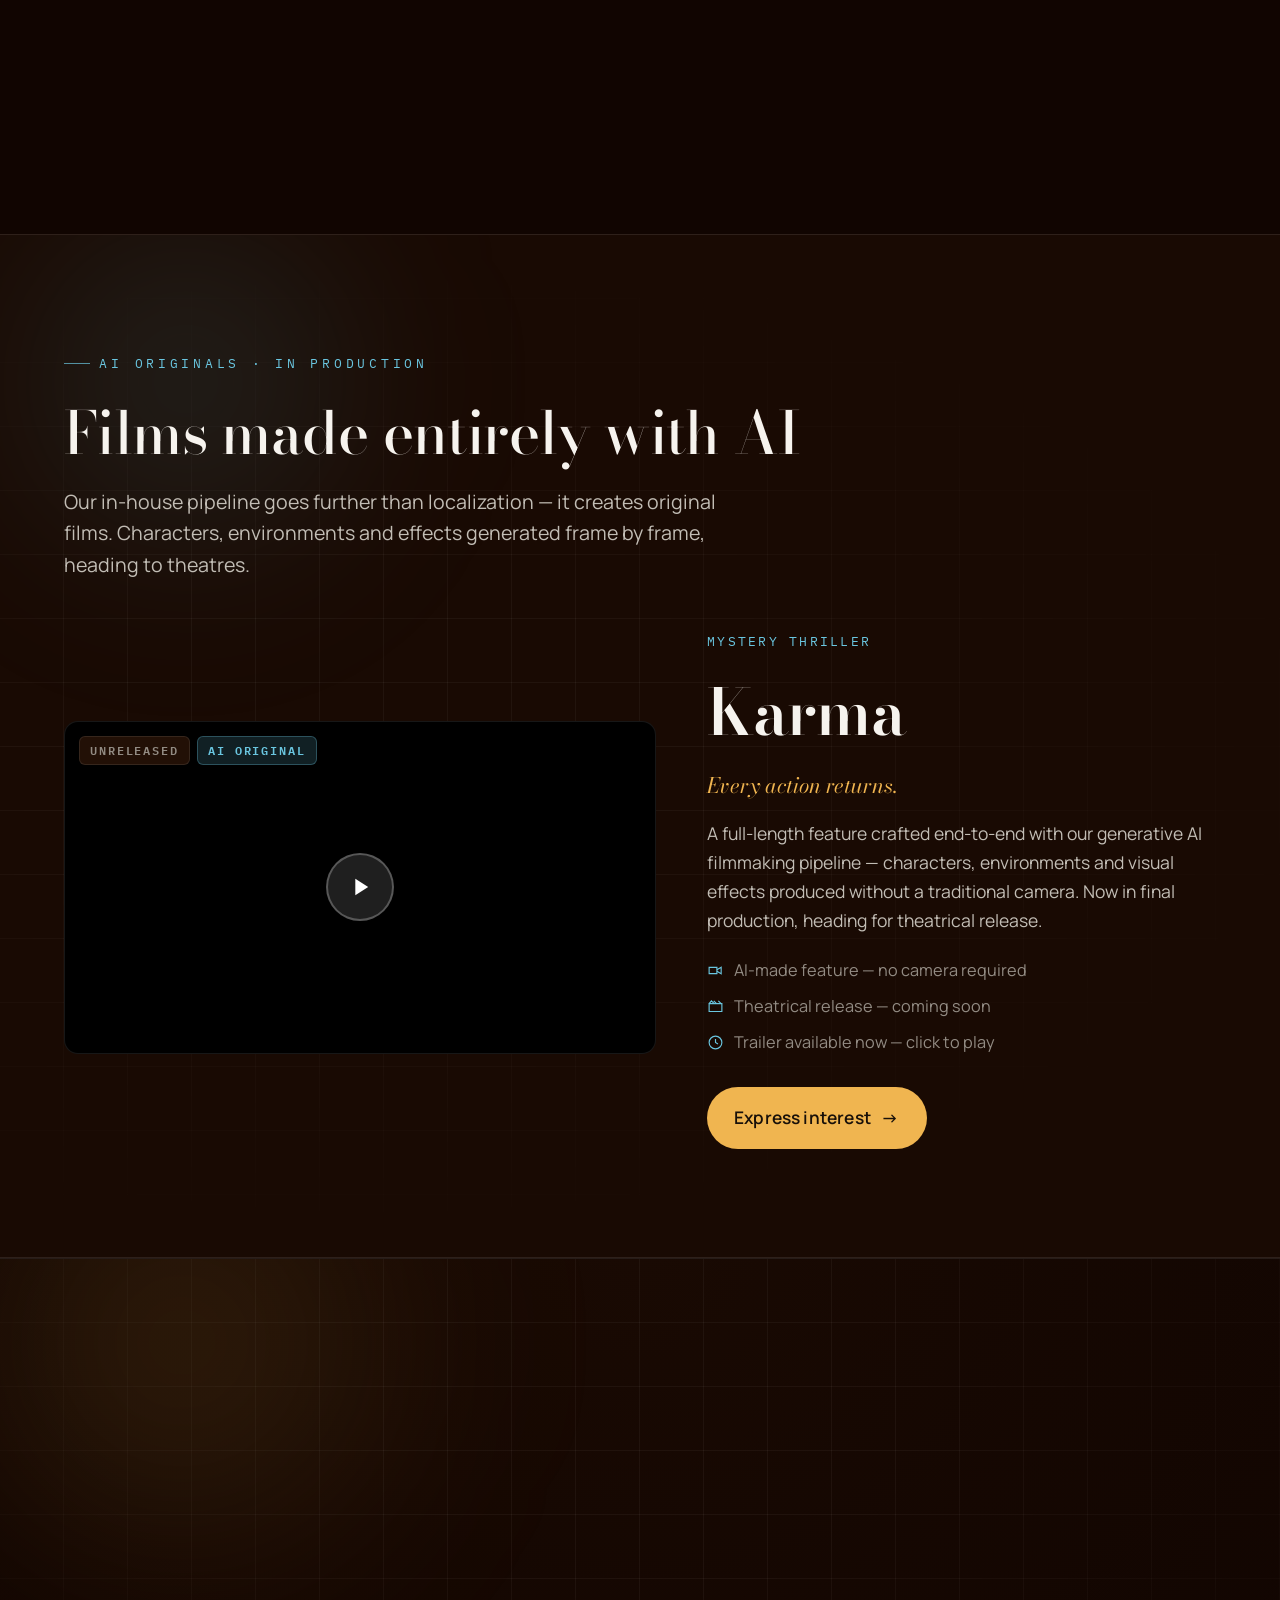
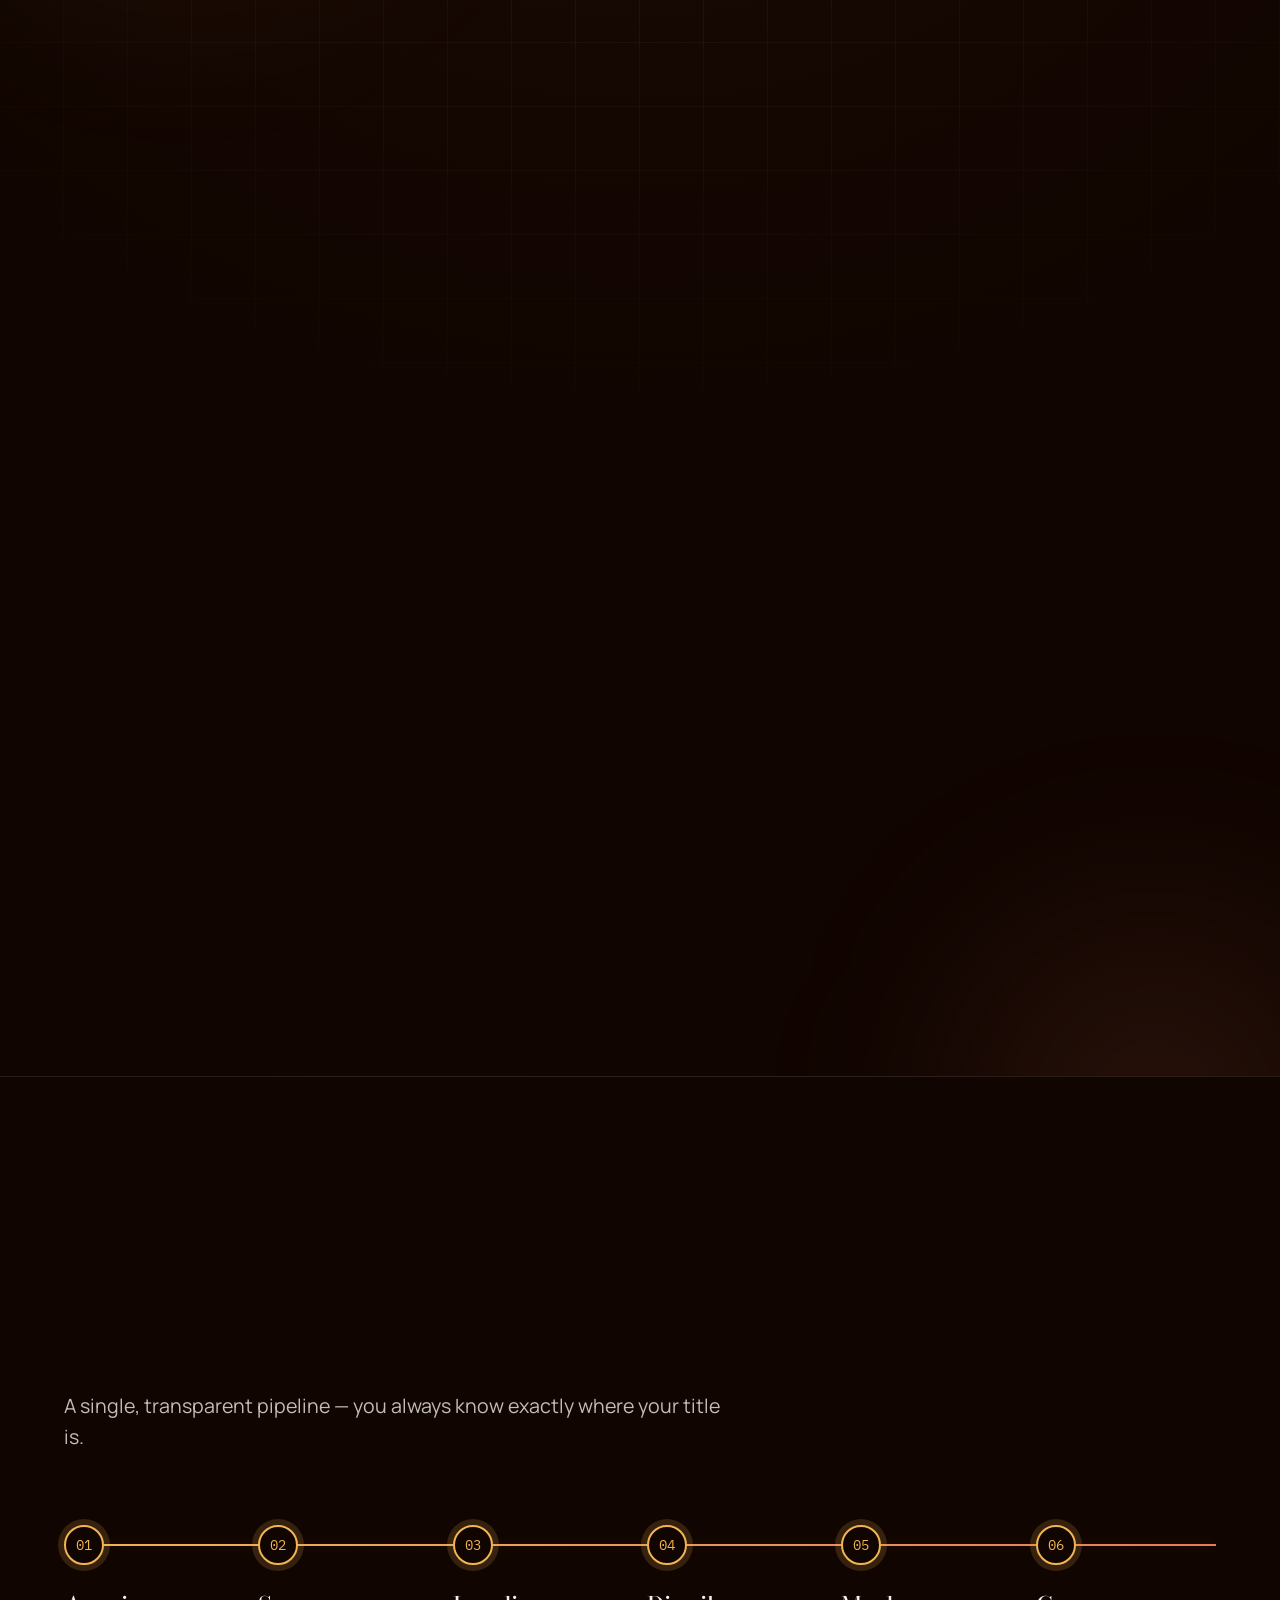
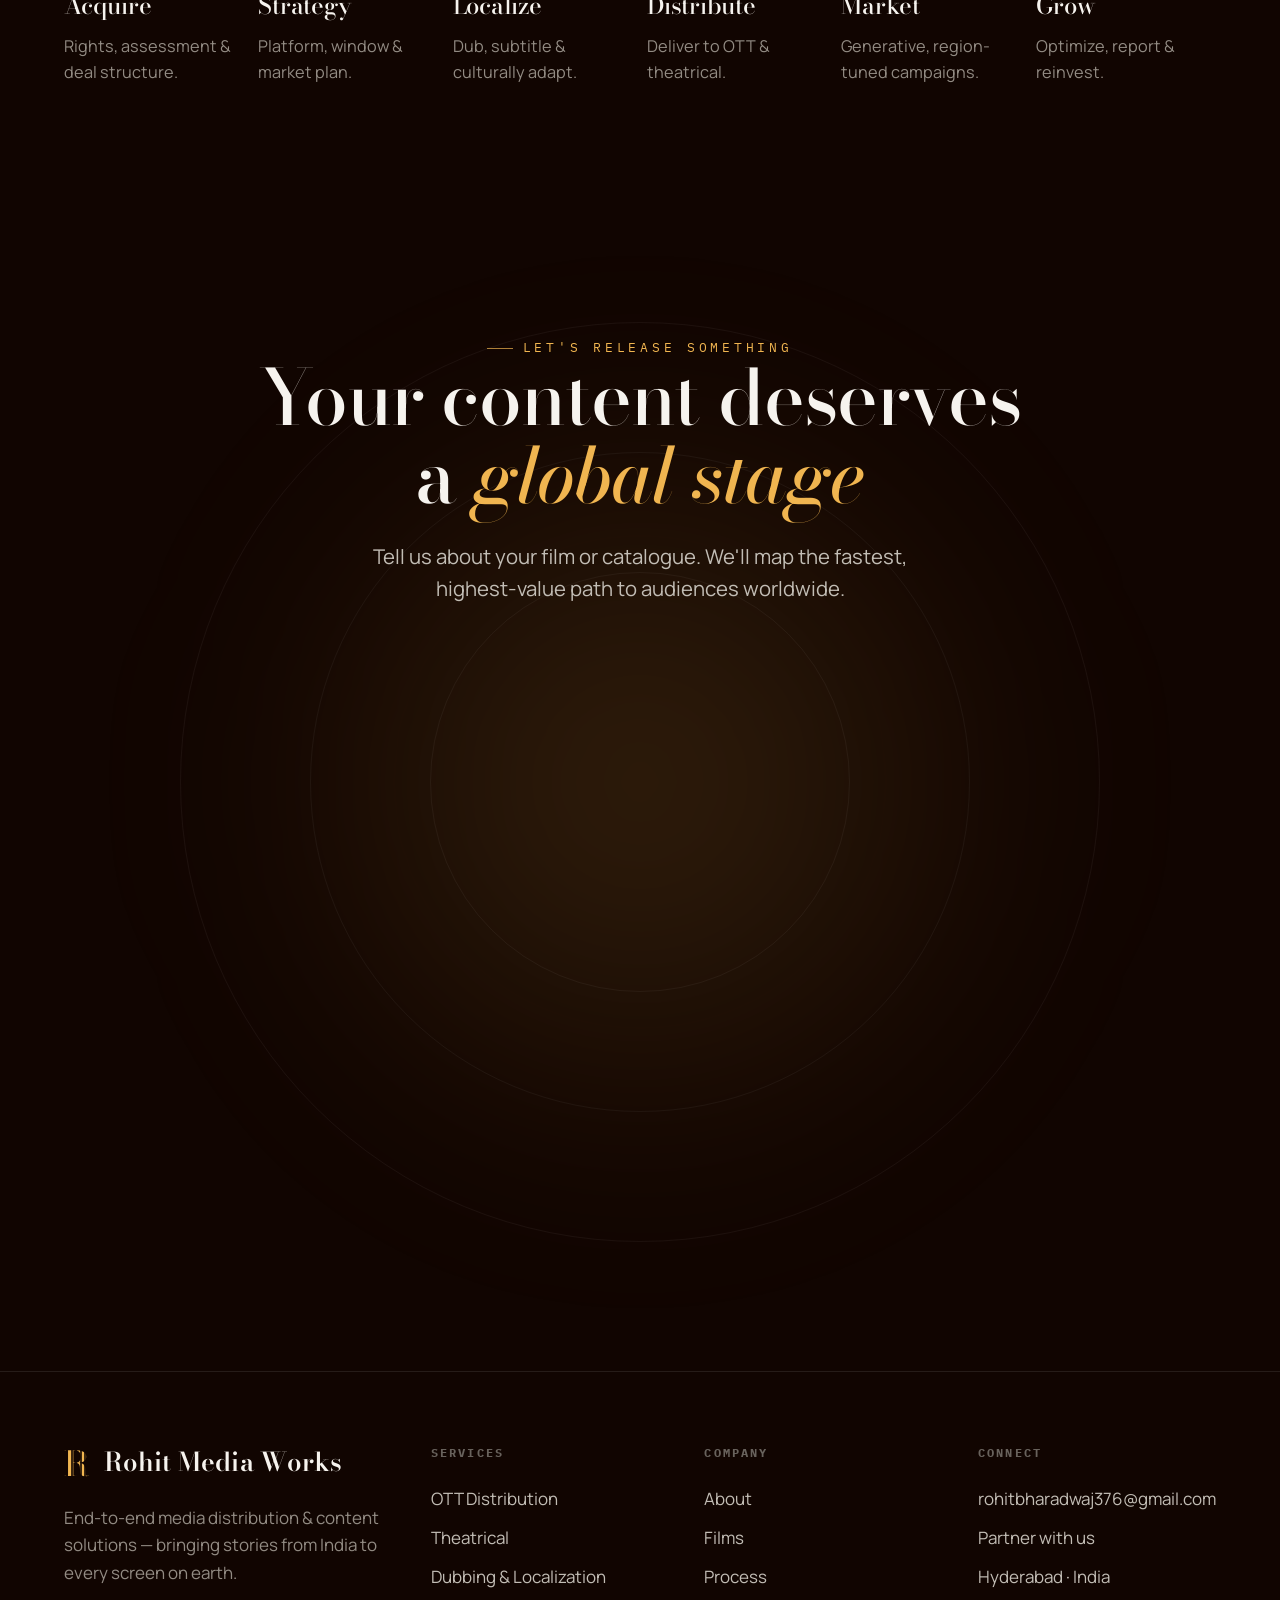
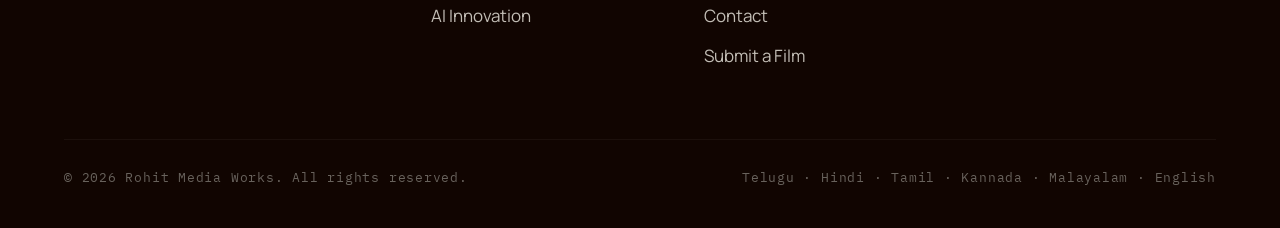
==== commit 4db3cbc9: "Add AI Showcase section with two generative video reels New section between AI Innovation and AI Ori" ====
--- a/index.html
+++ b/index.html
@@ -825,6 +825,37 @@
             <div class="an-cell"><b>91%</b><span>Forecast confidence</span></div>
             <div class="an-cell"><b>12d</b><span>Optimal release window</span></div>
           </div>
+        </div>
+      </div>
+    </div>
+  </div>
+</section>
+
+<!-- ===================== AI SHOWCASE ===================== -->
+<section class="sec ai-showcase" id="ai-showcase">
+  <div class="wrap">
+    <div class="sec-head">
+      <span class="eyebrow is-cyan" data-reveal>AI Showcase · Reference Reels</span>
+      <h2 data-reveal style="--d:80ms">See what our AI pipeline can generate</h2>
+      <p data-reveal style="--d:160ms">Reference reels built entirely with generative AI — no camera, no set, no reshoots.</p>
+    </div>
+    <div class="showcase-grid" data-reveal style="--d:200ms">
+      <div class="showcase-card">
+        <video class="showcase-video" poster="assets/videos/ai-action-reference.jpg" preload="none" playsinline controls>
+          <source src="assets/videos/ai-action-reference.mp4" type="video/mp4" />
+        </video>
+        <div class="showcase-info">
+          <span class="showcase-tag">Seedance 2.5 · Action Reference</span>
+          <h4>15-second single-take Hollywood chase</h4>
+        </div>
+      </div>
+      <div class="showcase-card">
+        <video class="showcase-video" poster="assets/videos/ai-cinematic-scene.jpg" preload="none" playsinline controls>
+          <source src="assets/videos/ai-cinematic-scene.mp4" type="video/mp4" />
+        </video>
+        <div class="showcase-info">
+          <span class="showcase-tag">AI Generated · Cinematic Scene</span>
+          <h4>A dramatic confrontation, fully generated</h4>
         </div>
       </div>
     </div>
--- a/assets/styles.css
+++ b/assets/styles.css
@@ -1759,6 +1759,33 @@
 @media (max-width:680px) { .j-stats { grid-template-columns:1fr; } }
 
 /* ============================================================
+   AI SHOWCASE (#ai-showcase)
+   ============================================================ */
+.showcase-grid {
+  display: grid; grid-template-columns: 1fr 1fr; gap: clamp(18px, 3vw, 32px);
+}
+.showcase-card {
+  border: 1px solid var(--hair); border-radius: 16px; overflow: hidden;
+  background: var(--bg-2);
+}
+.showcase-video {
+  display: block; width: 100%; aspect-ratio: 9/16; max-height: 560px;
+  background: #000; object-fit: contain;
+}
+.showcase-info { padding: 16px 18px 20px; }
+.showcase-tag {
+  font-family: var(--mono); font-size: 0.66rem; letter-spacing: 0.12em; text-transform: uppercase;
+  color: var(--cyan);
+}
+.showcase-info h4 {
+  margin-top: 8px; font-family: var(--serif); font-weight: 500;
+  font-size: 1.1rem; line-height: 1.3;
+}
+@media (max-width: 720px) {
+  .showcase-grid { grid-template-columns: 1fr; }
+}
+
+/* ============================================================
    AI ORIGINALS (#ai-originals)
    ============================================================ */
 .aio { background: var(--bg-2); border-top: 1px solid var(--hair); border-bottom: 1px solid var(--hair); }
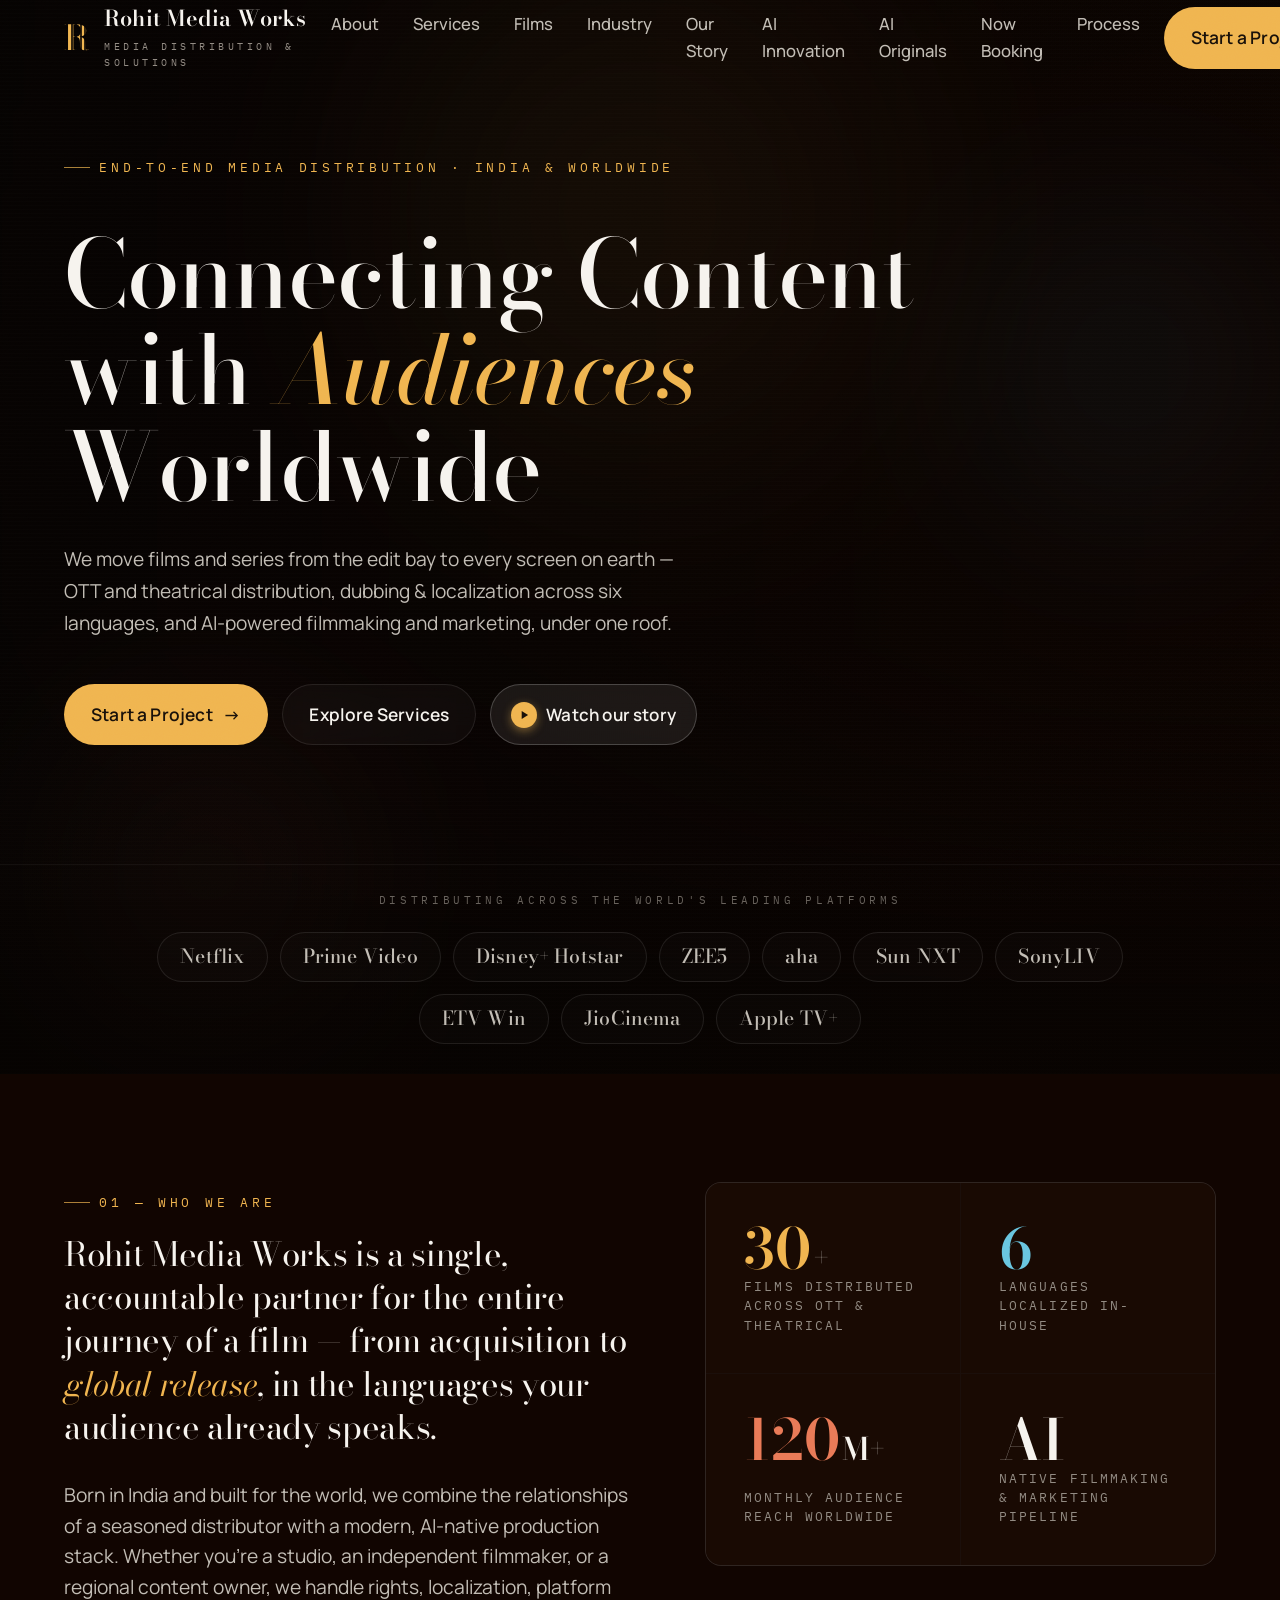
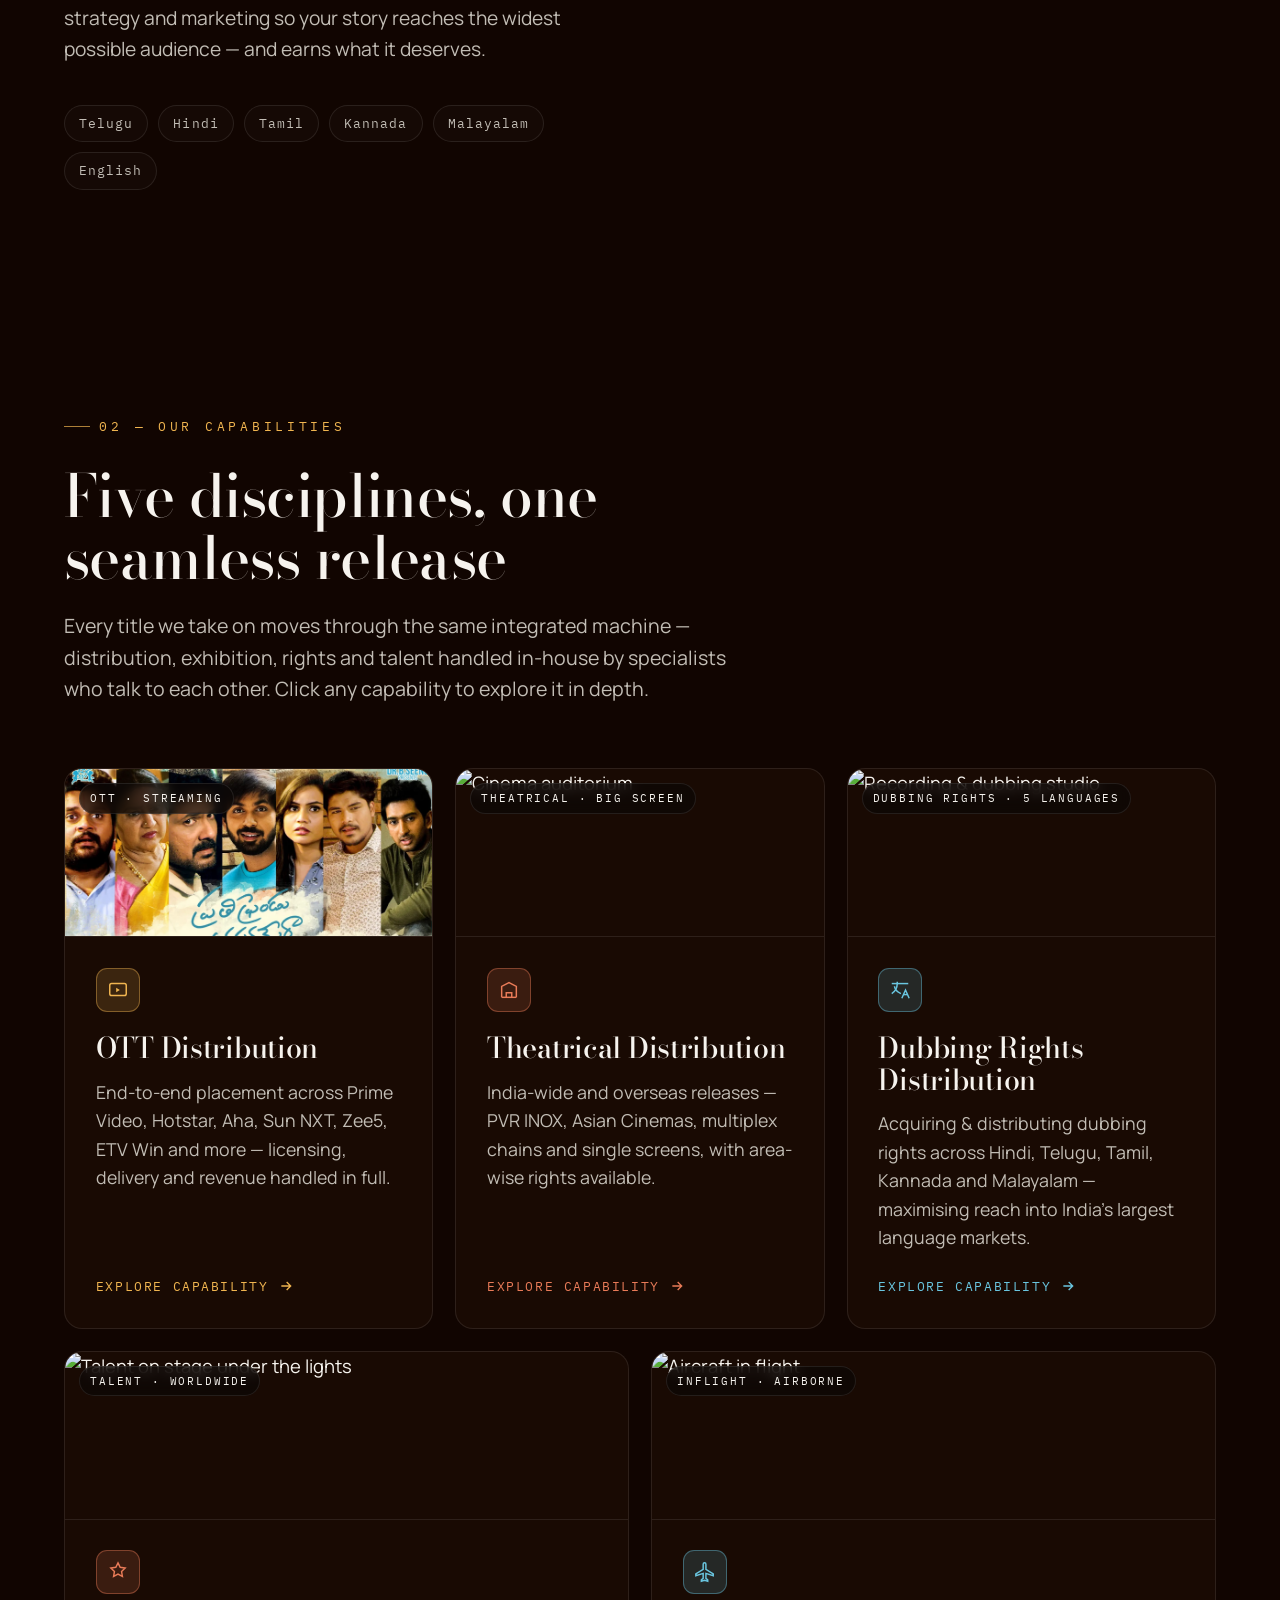
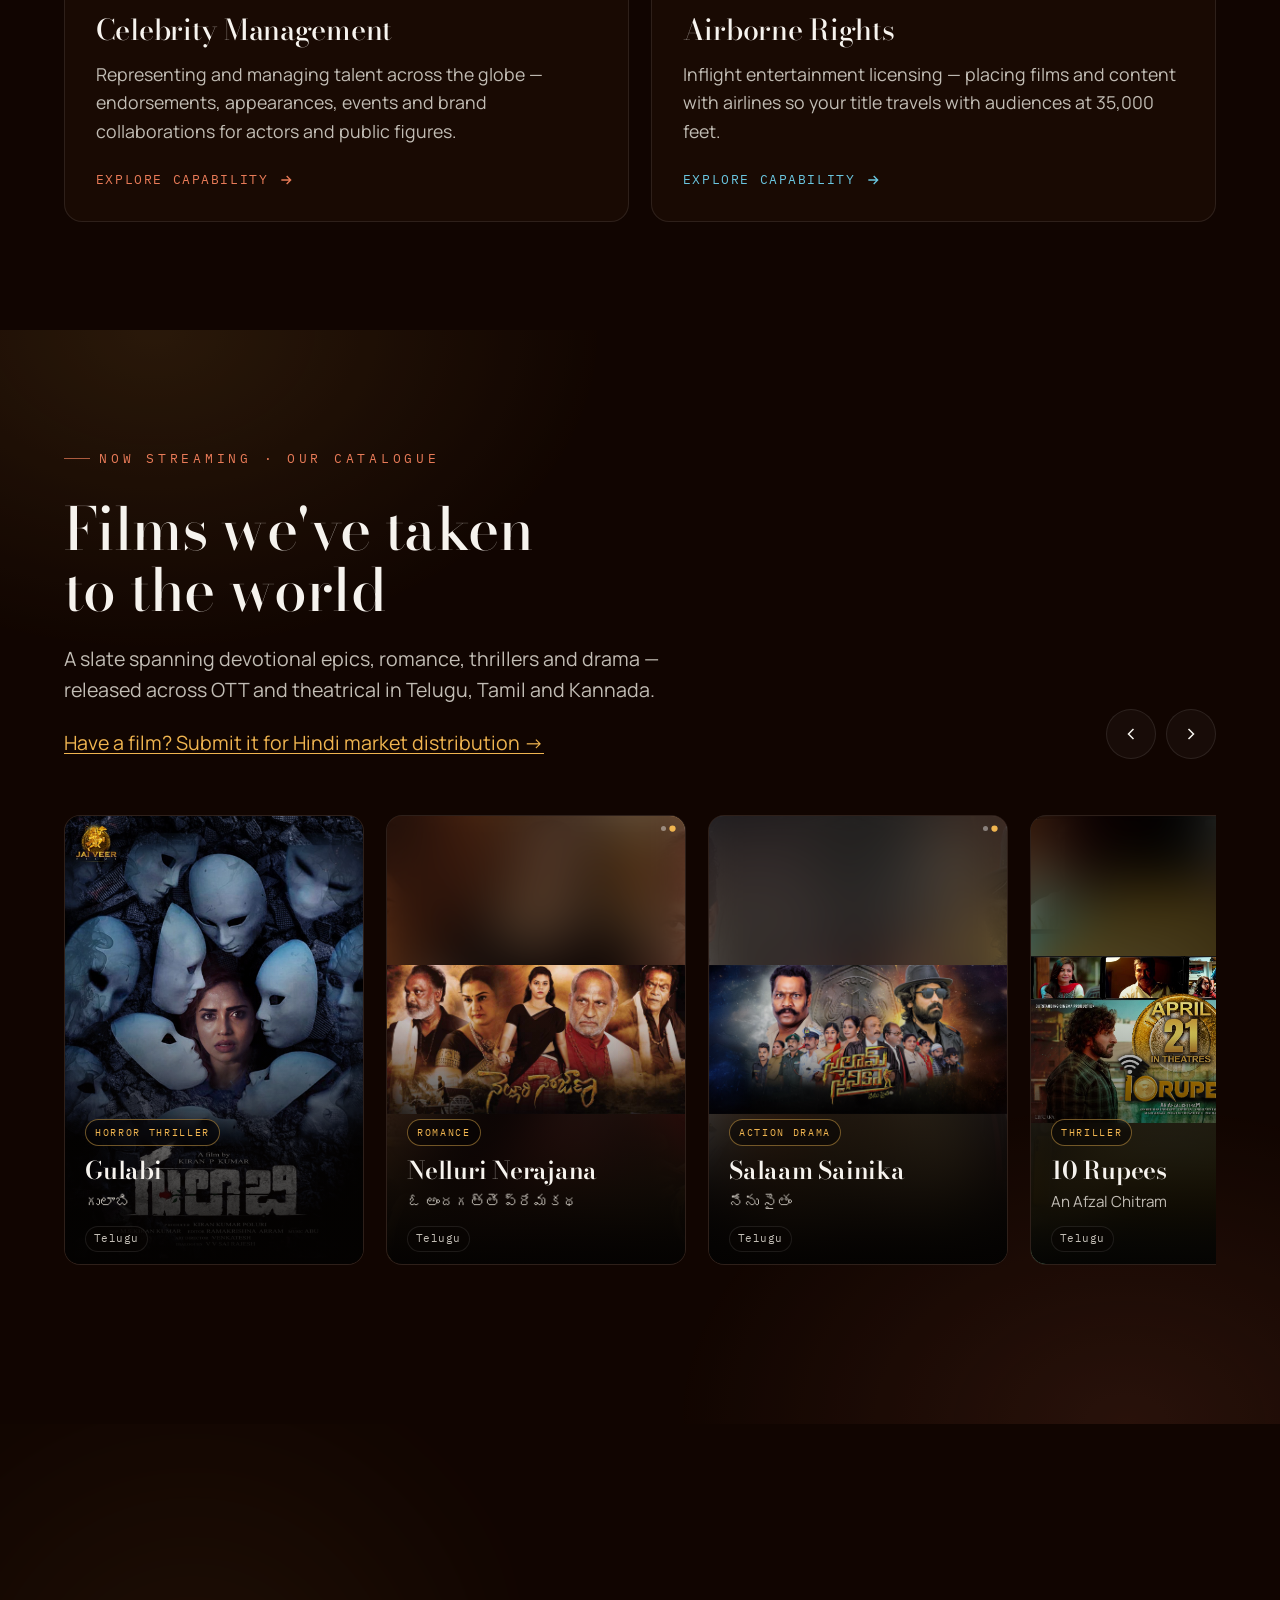
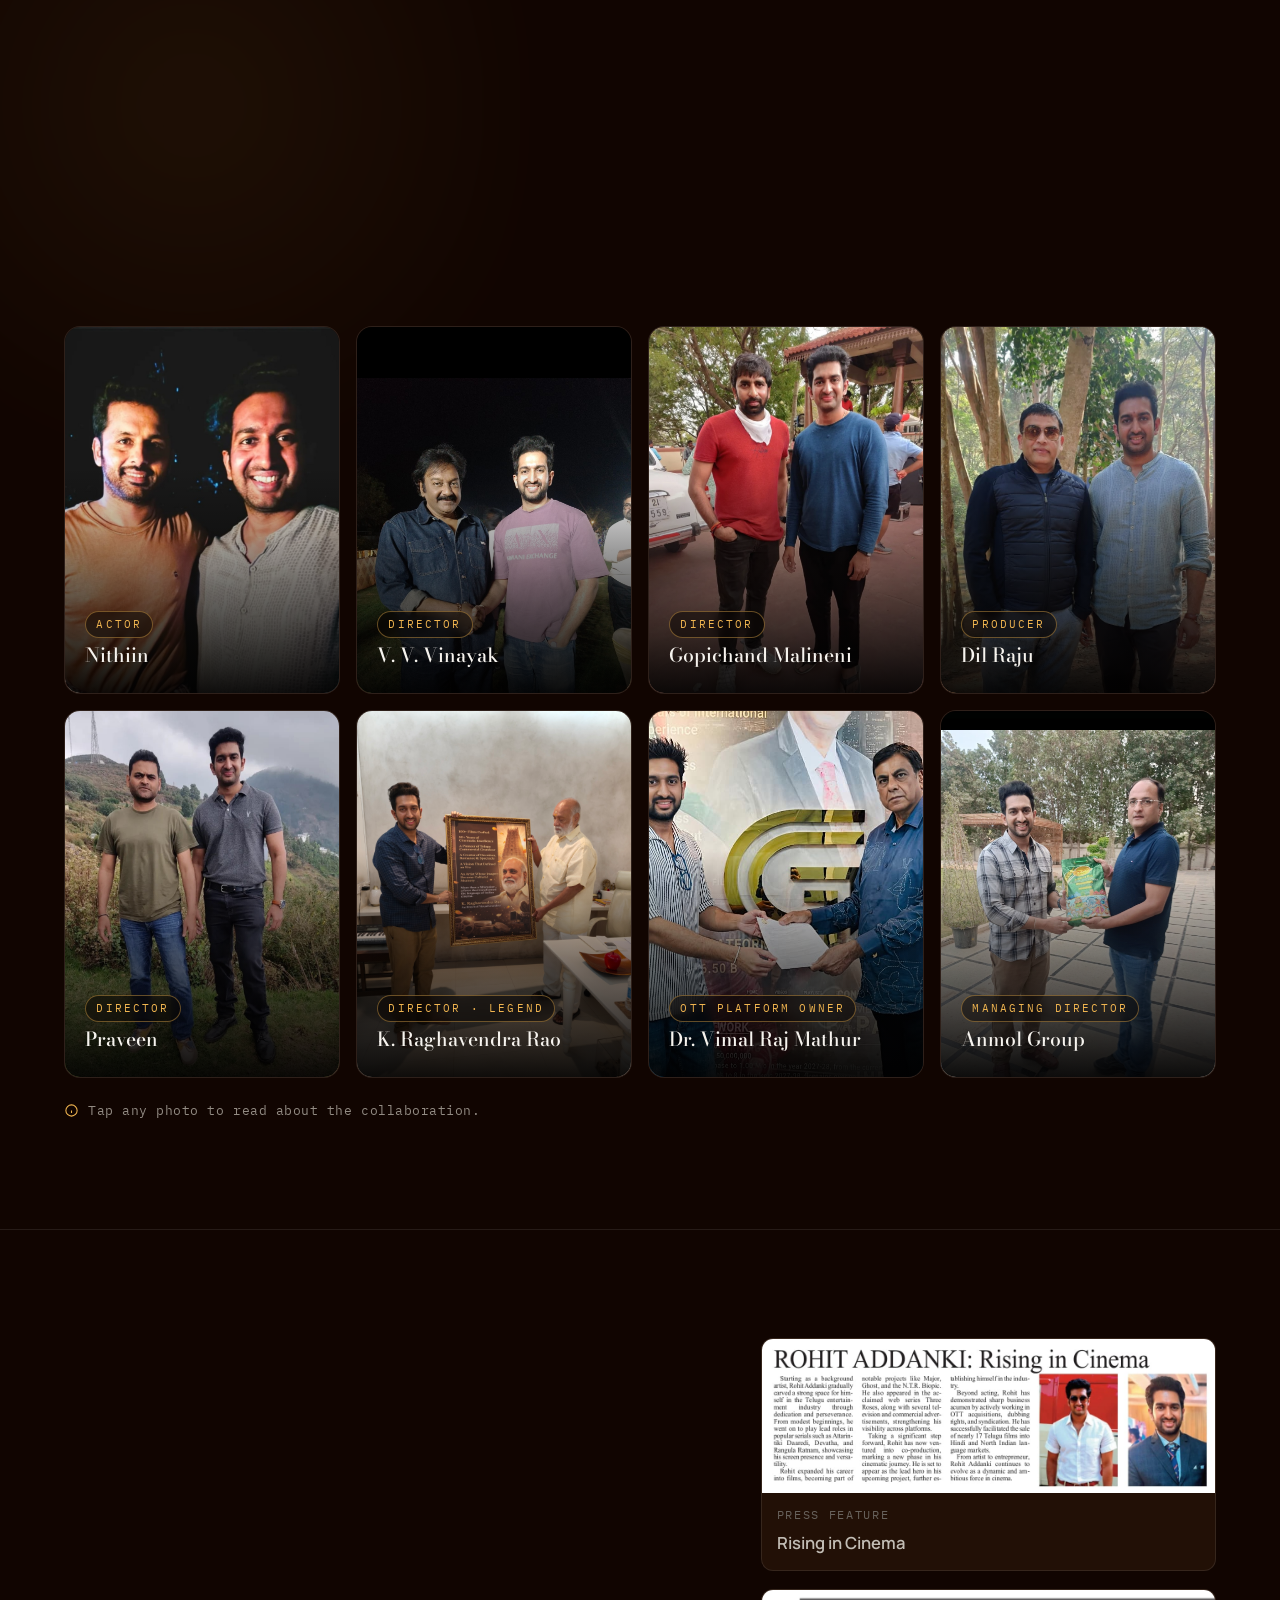
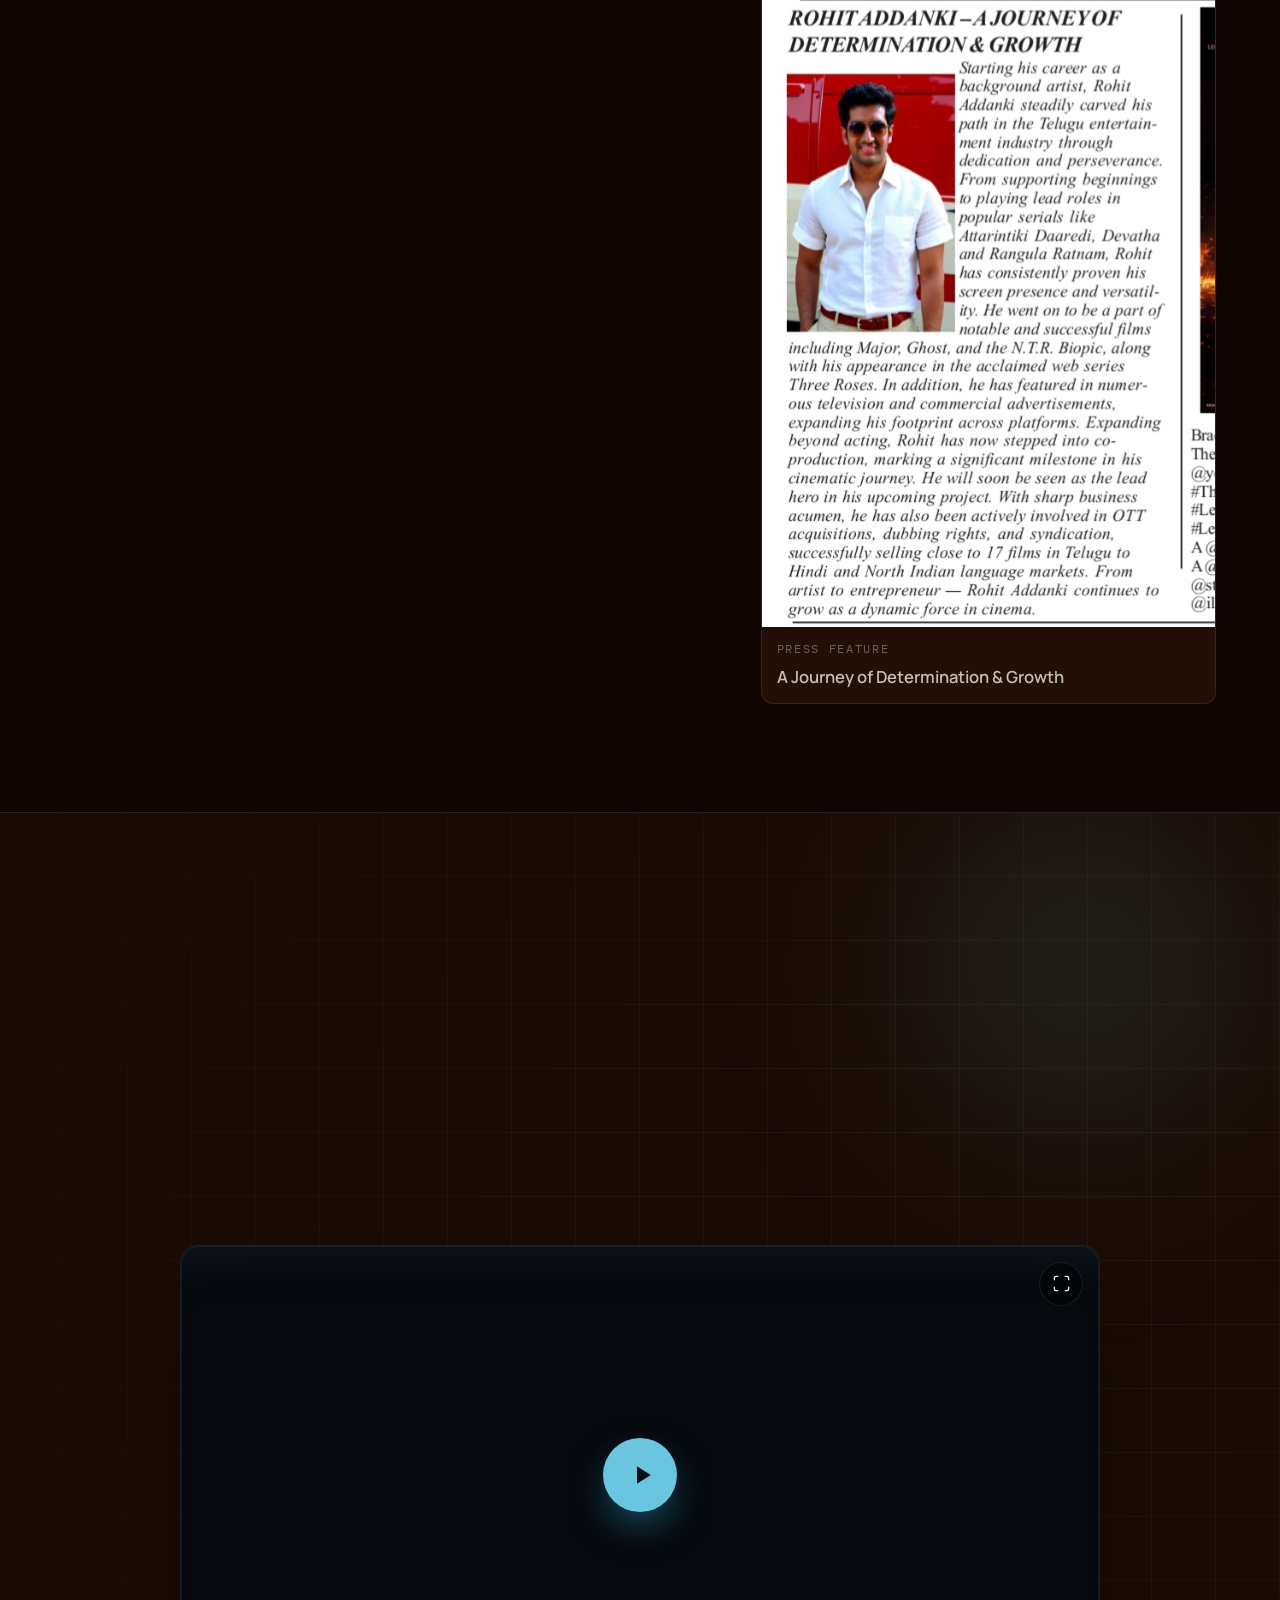
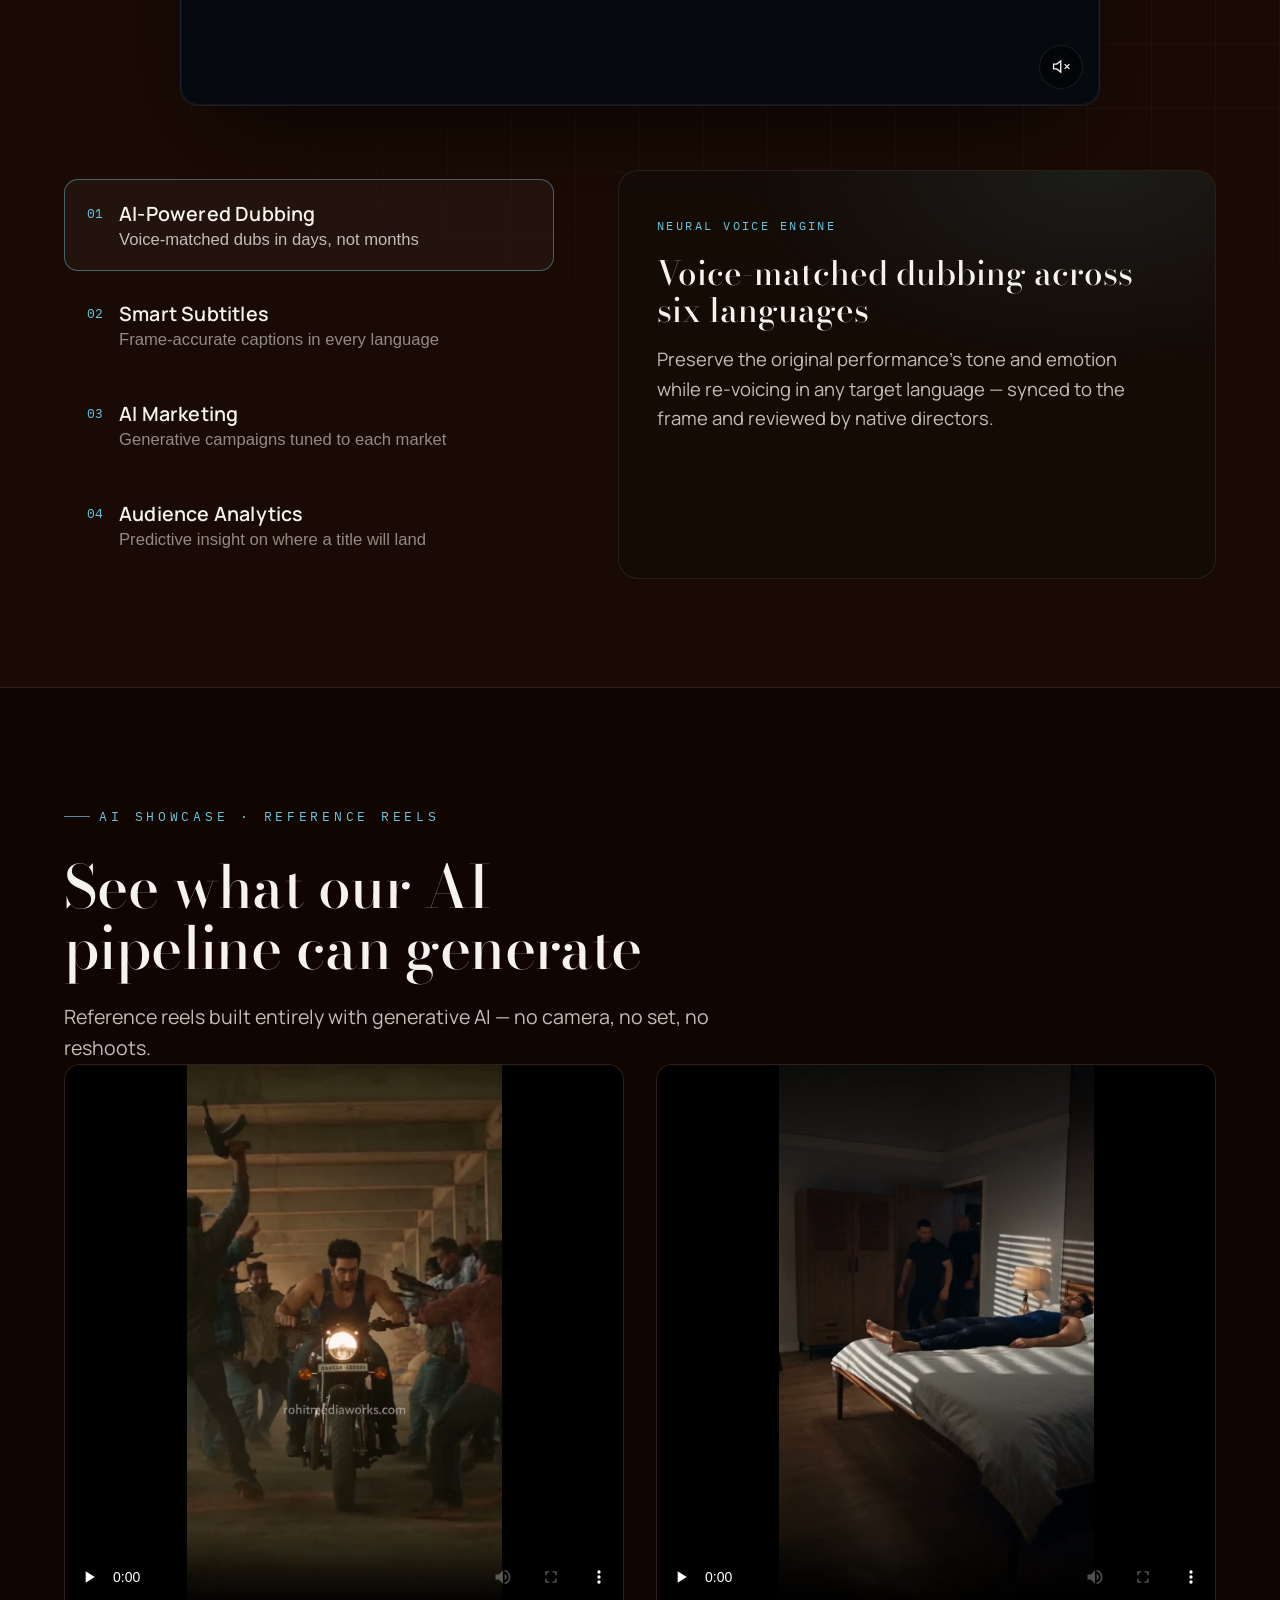
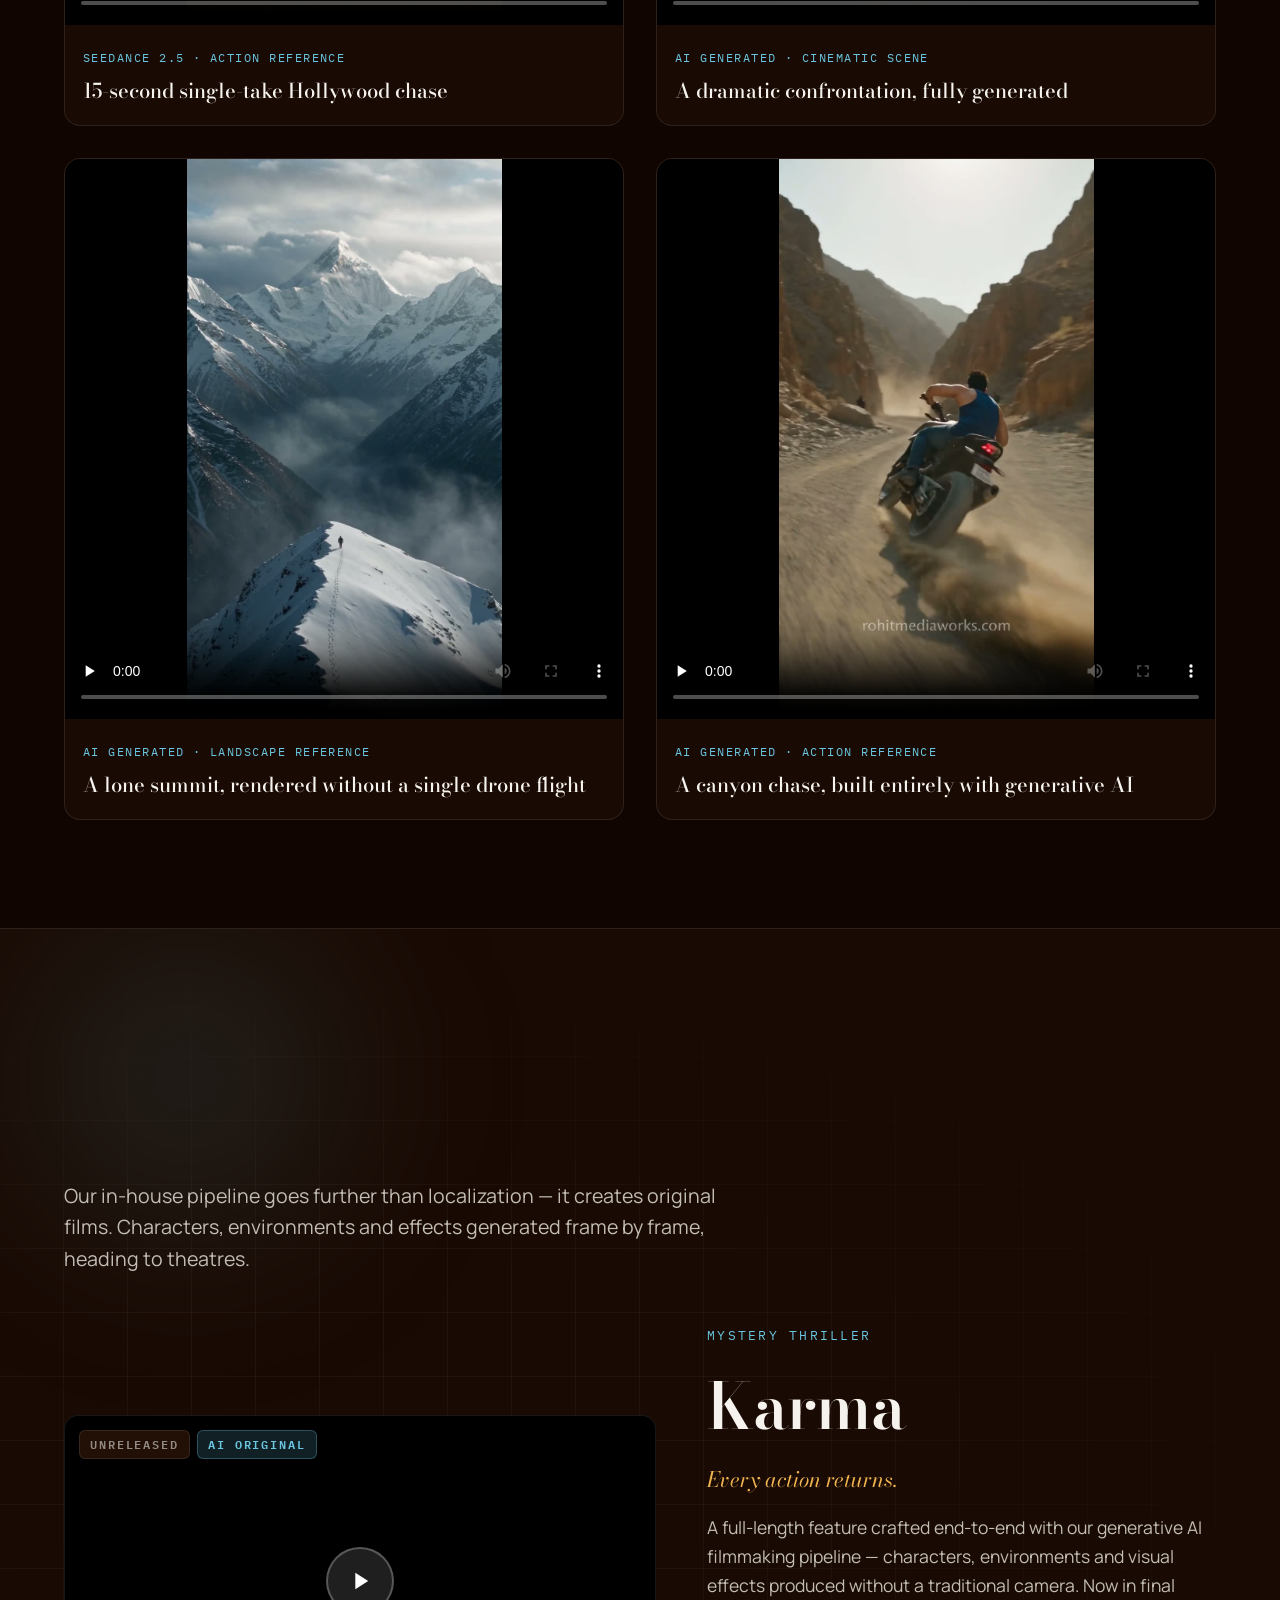
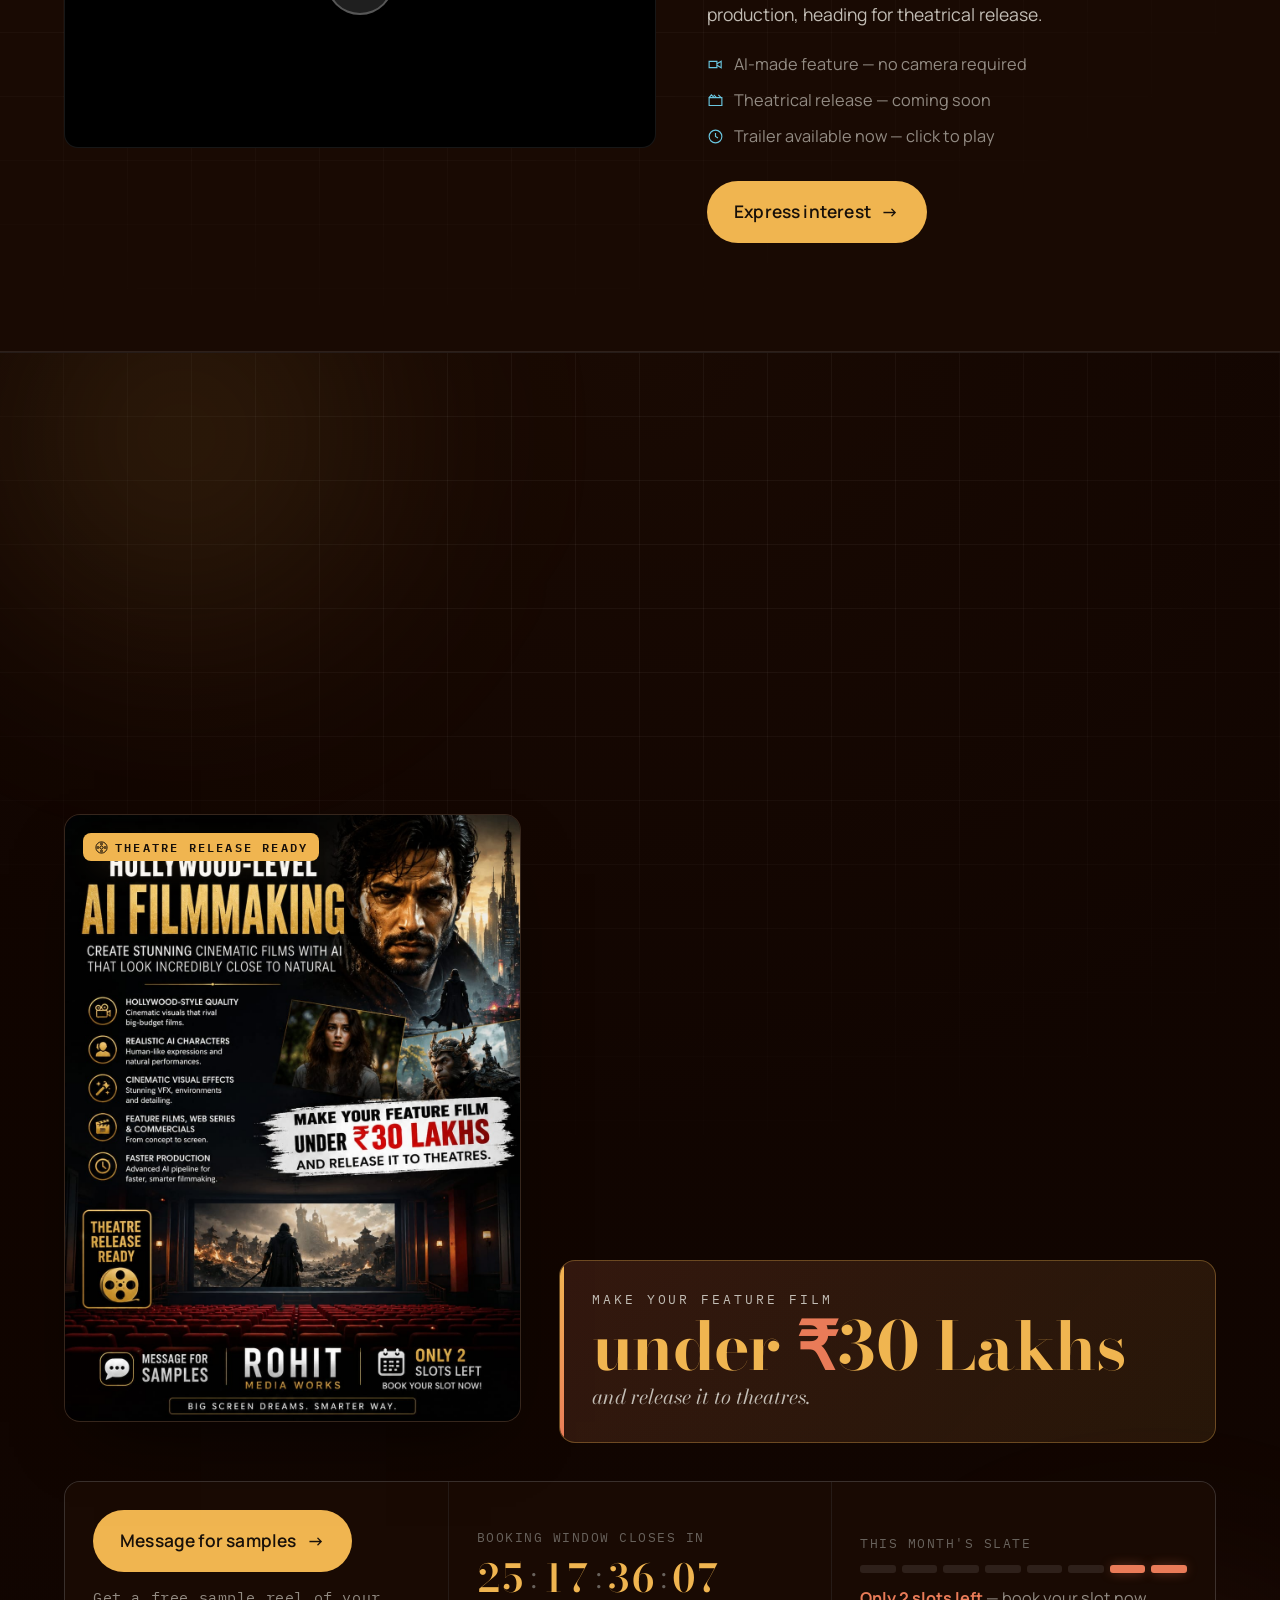
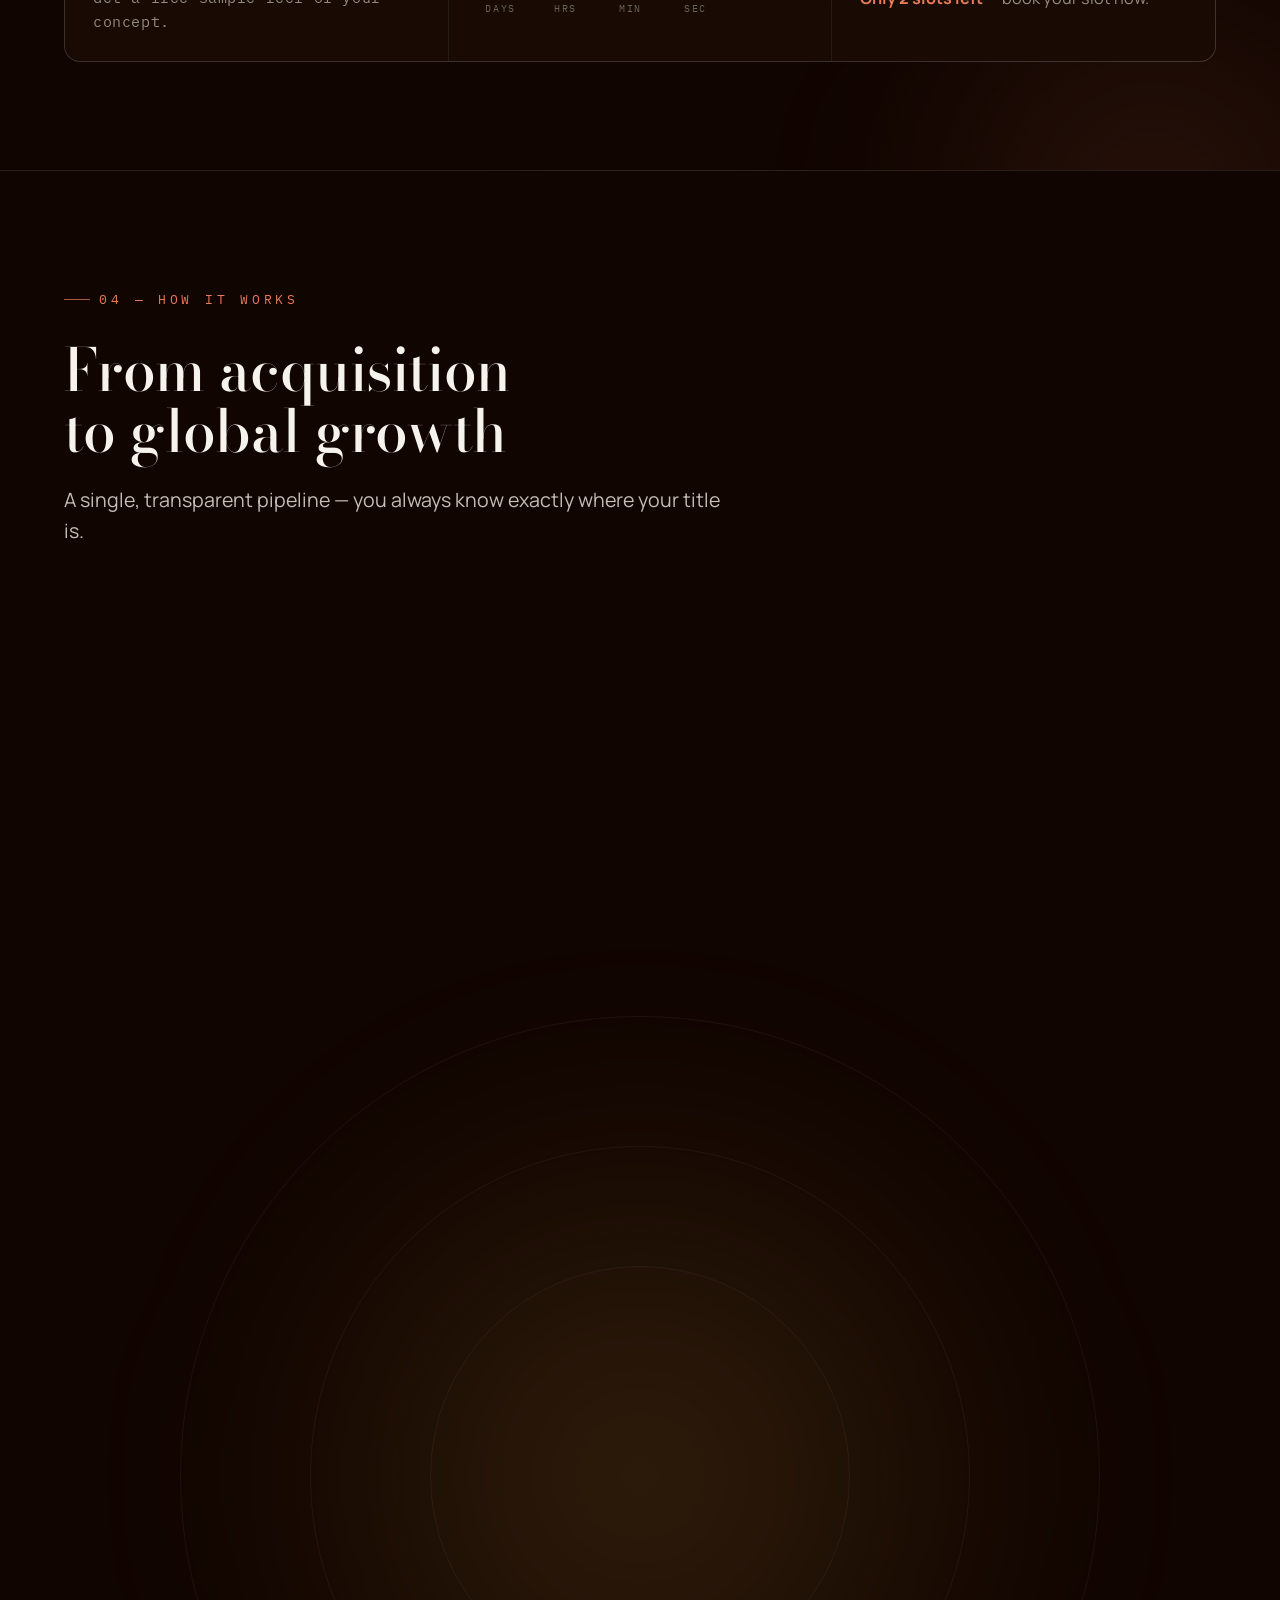
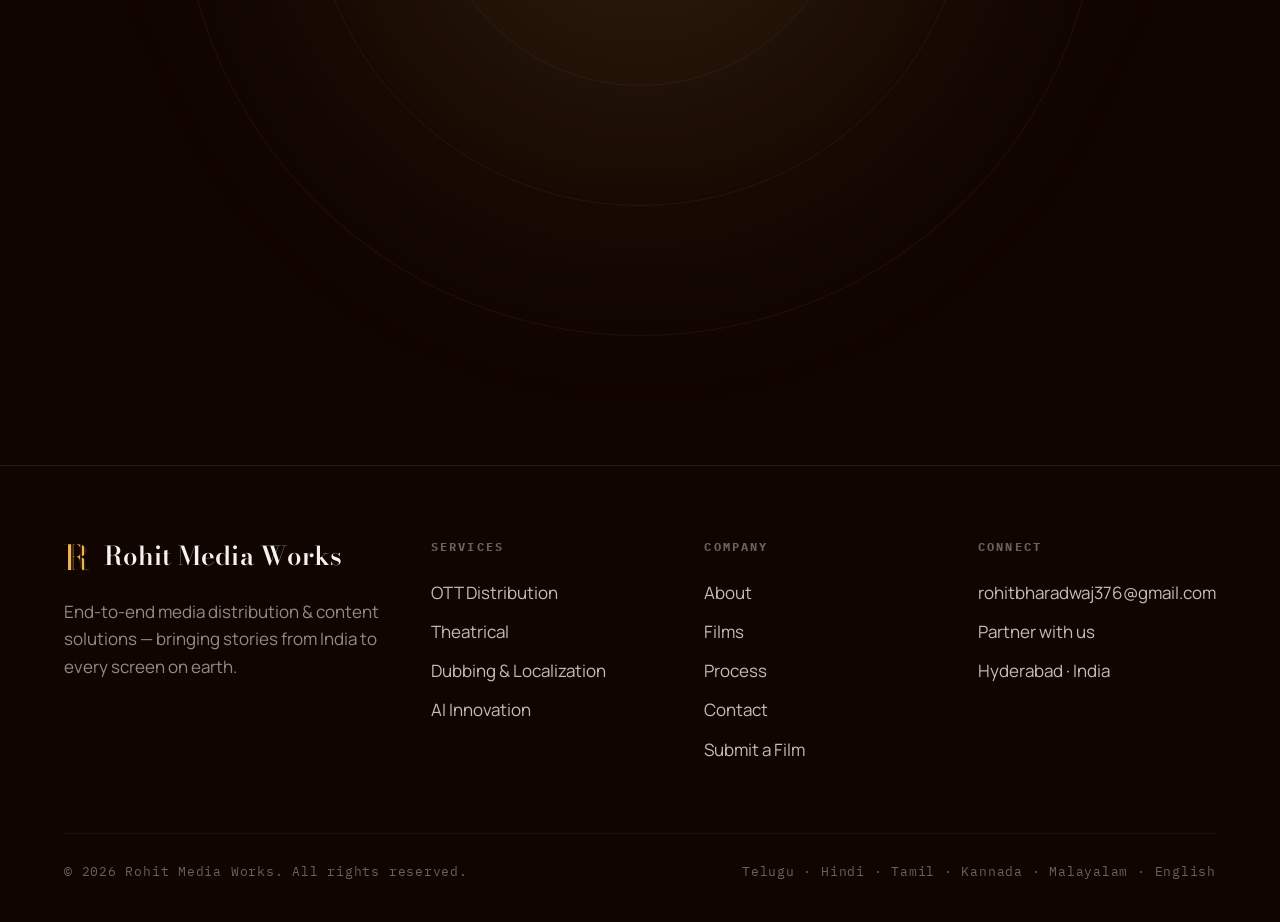
==== commit 4a1803ae: "Add two more AI-generated reels to the AI Showcase section Mountain summit and canyon motorcycle cha" ====
--- a/index.html
+++ b/index.html
@@ -856,6 +856,24 @@
         <div class="showcase-info">
           <span class="showcase-tag">AI Generated · Cinematic Scene</span>
           <h4>A dramatic confrontation, fully generated</h4>
+        </div>
+      </div>
+      <div class="showcase-card">
+        <video class="showcase-video" poster="assets/videos/ai-mountain-summit.jpg" preload="none" playsinline controls>
+          <source src="assets/videos/ai-mountain-summit.mp4" type="video/mp4" />
+        </video>
+        <div class="showcase-info">
+          <span class="showcase-tag">AI Generated · Landscape Reference</span>
+          <h4>A lone summit, rendered without a single drone flight</h4>
+        </div>
+      </div>
+      <div class="showcase-card">
+        <video class="showcase-video" poster="assets/videos/ai-canyon-chase.jpg" preload="none" playsinline controls>
+          <source src="assets/videos/ai-canyon-chase.mp4" type="video/mp4" />
+        </video>
+        <div class="showcase-info">
+          <span class="showcase-tag">AI Generated · Action Reference</span>
+          <h4>A canyon chase, built entirely with generative AI</h4>
         </div>
       </div>
     </div>
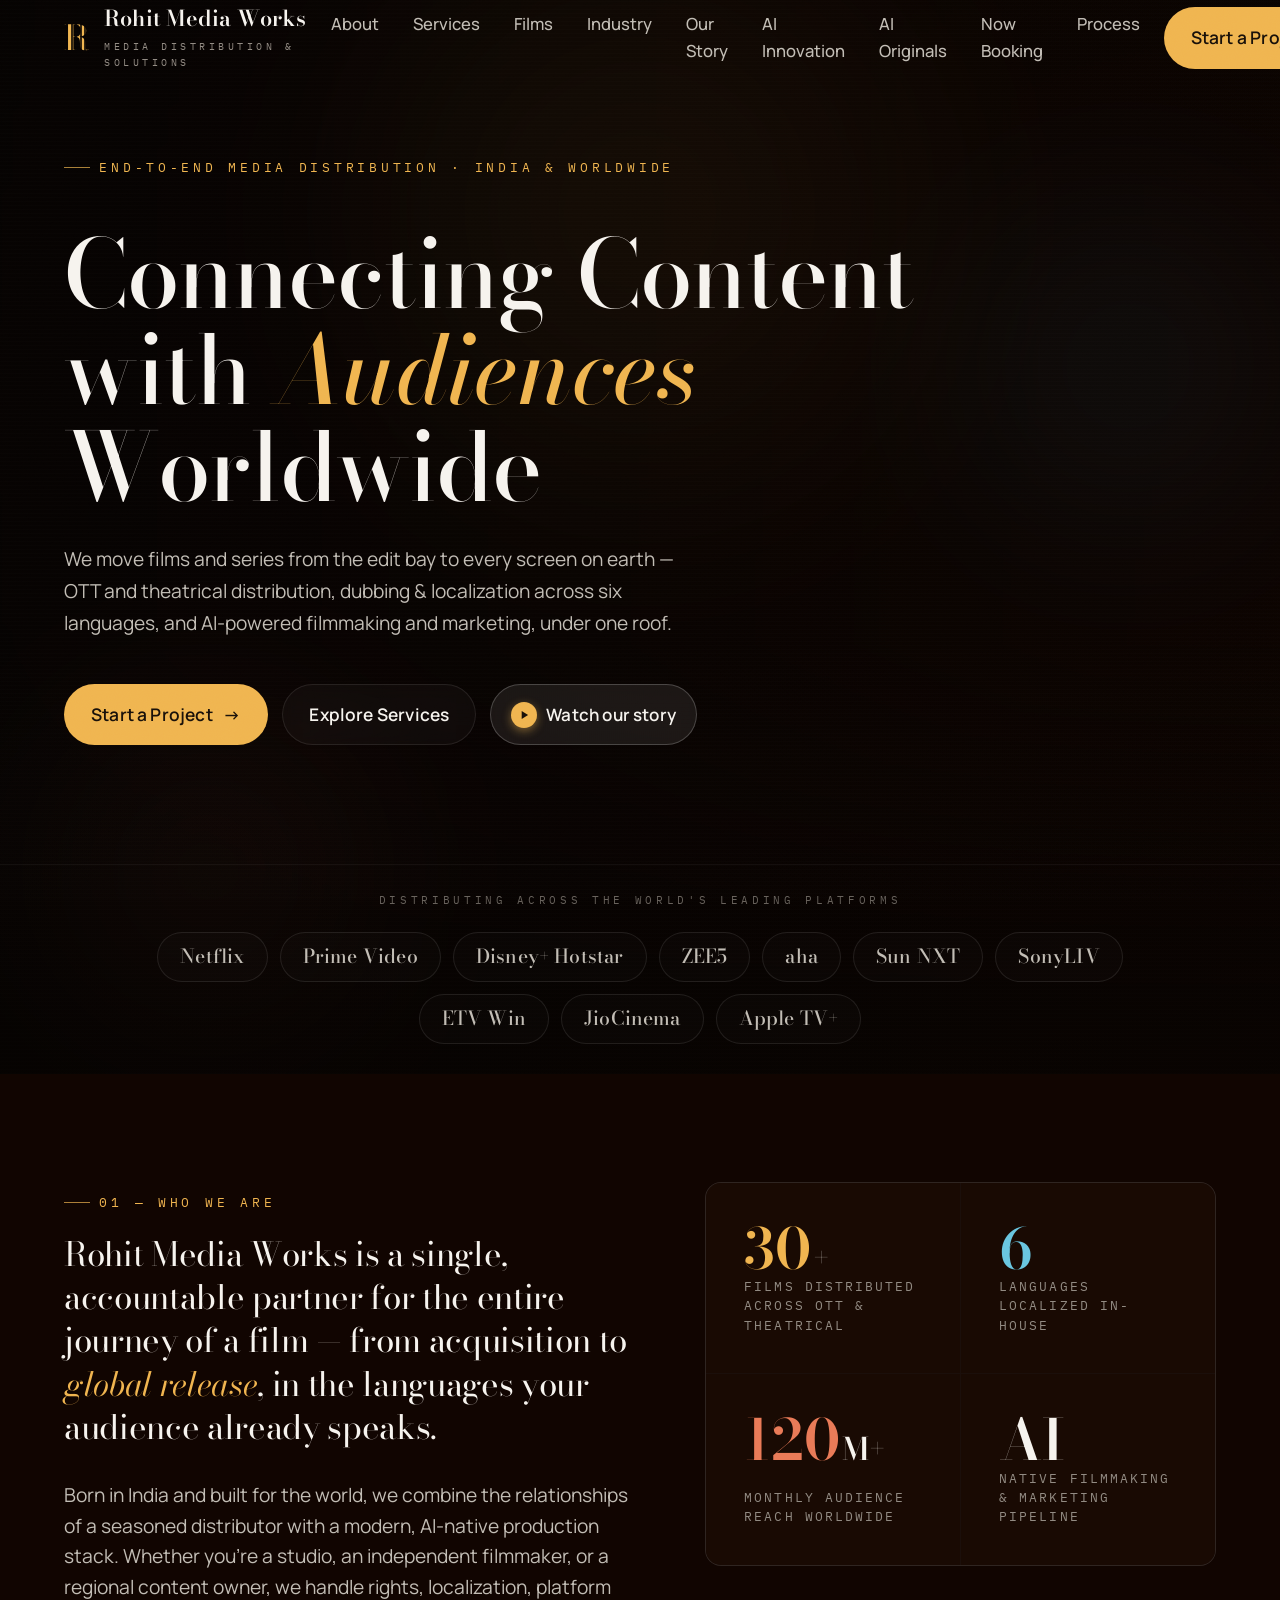
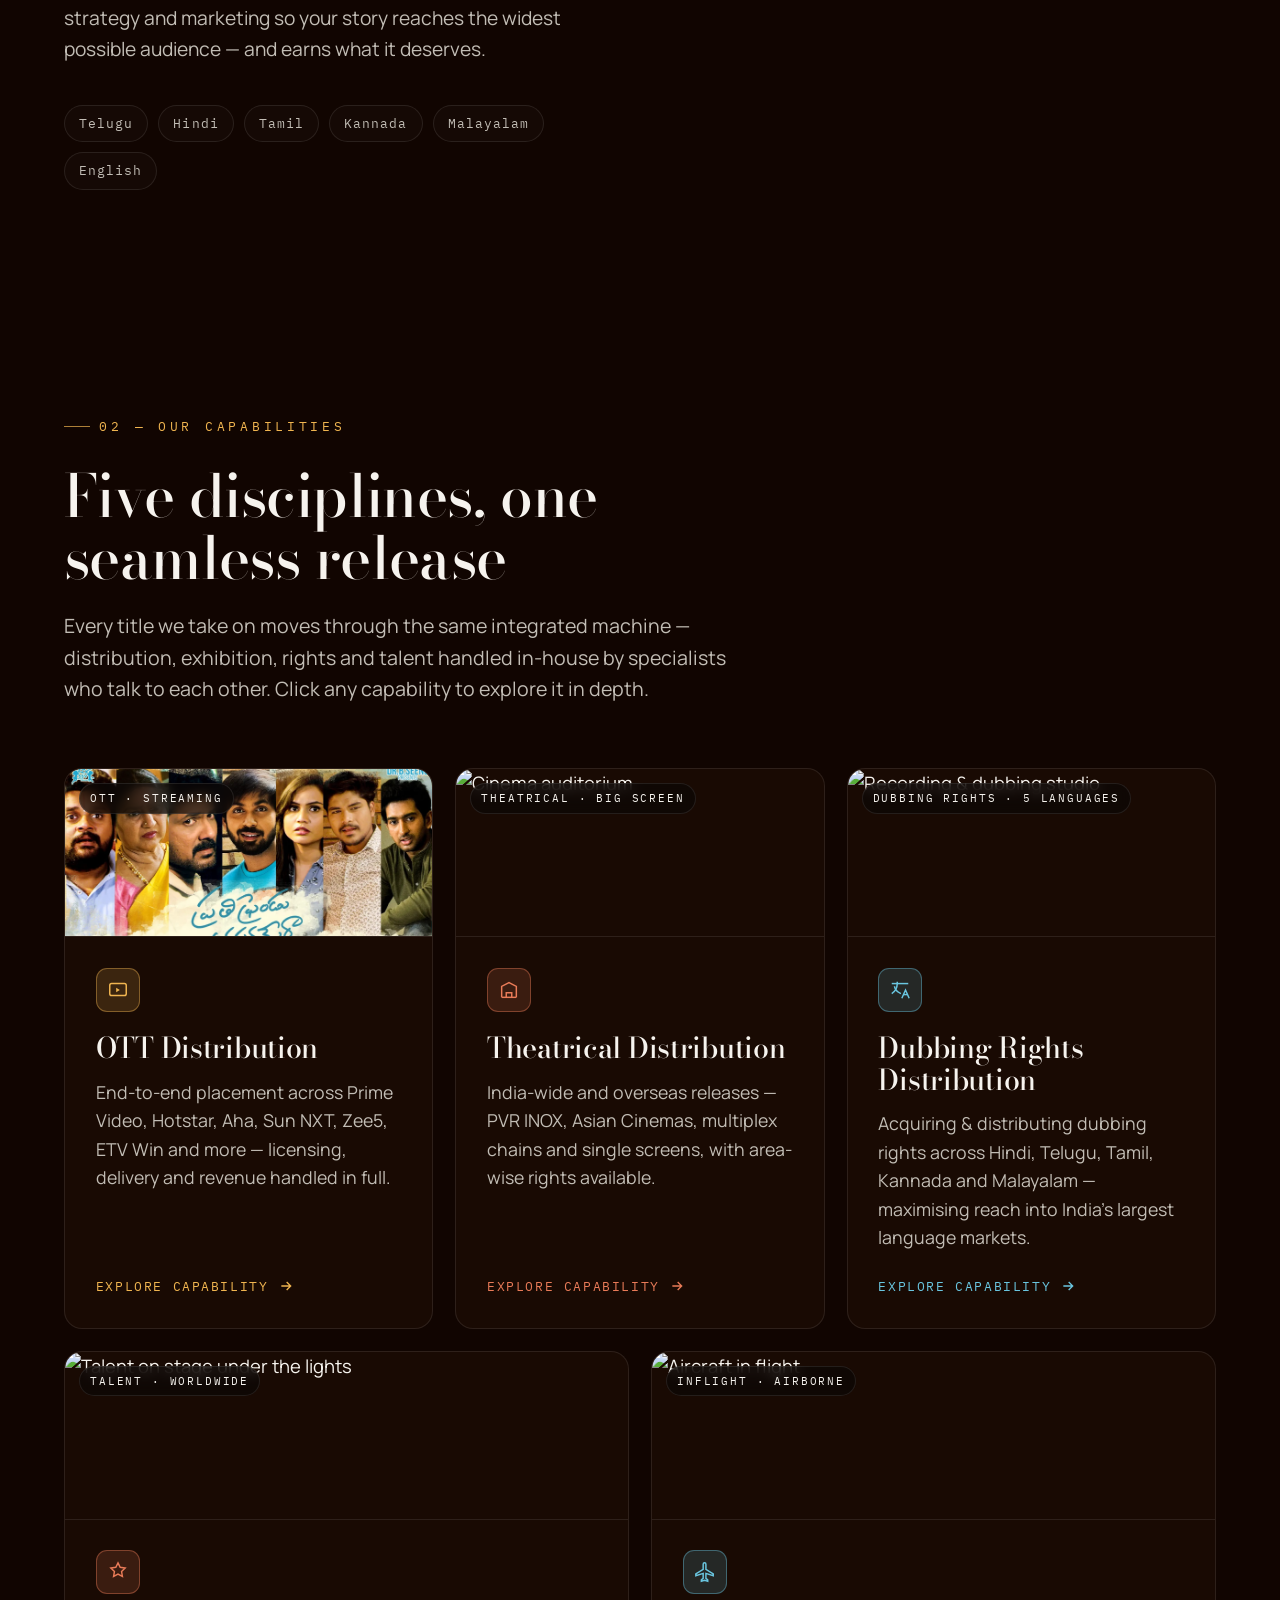
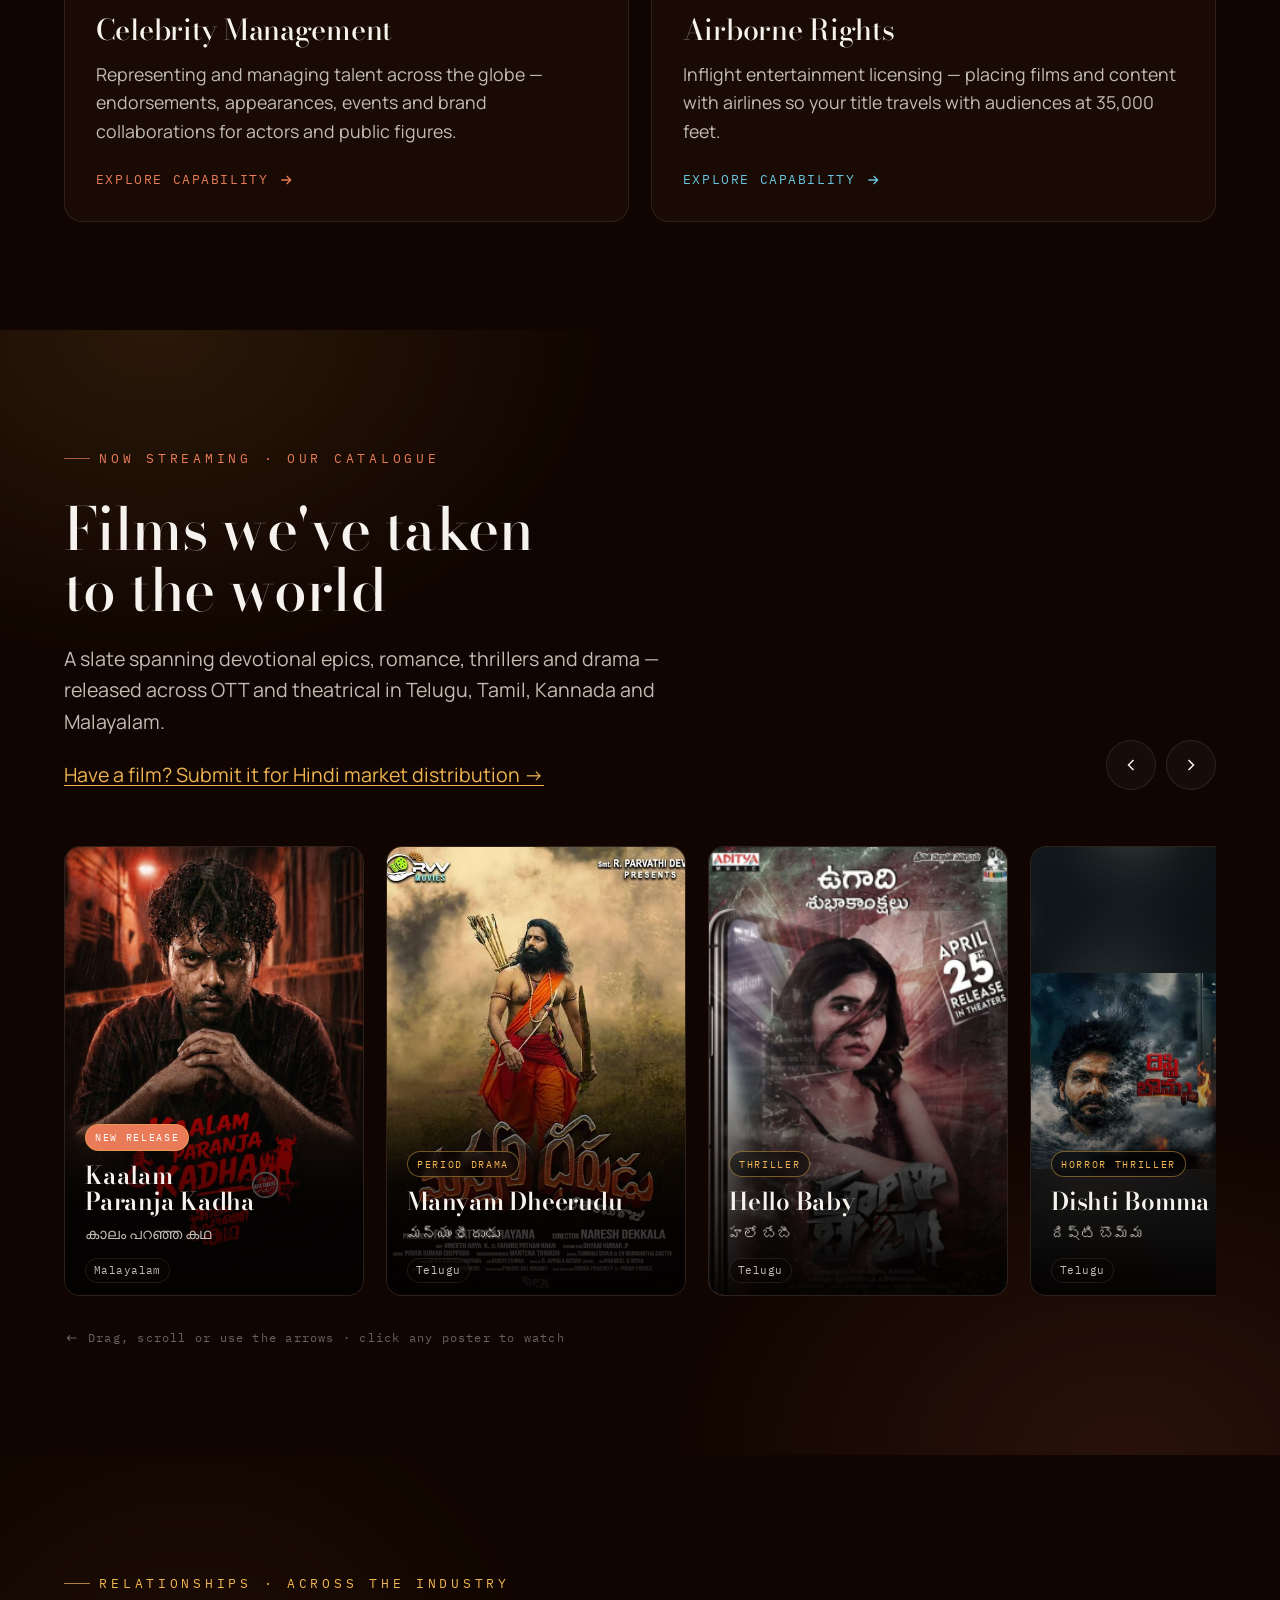
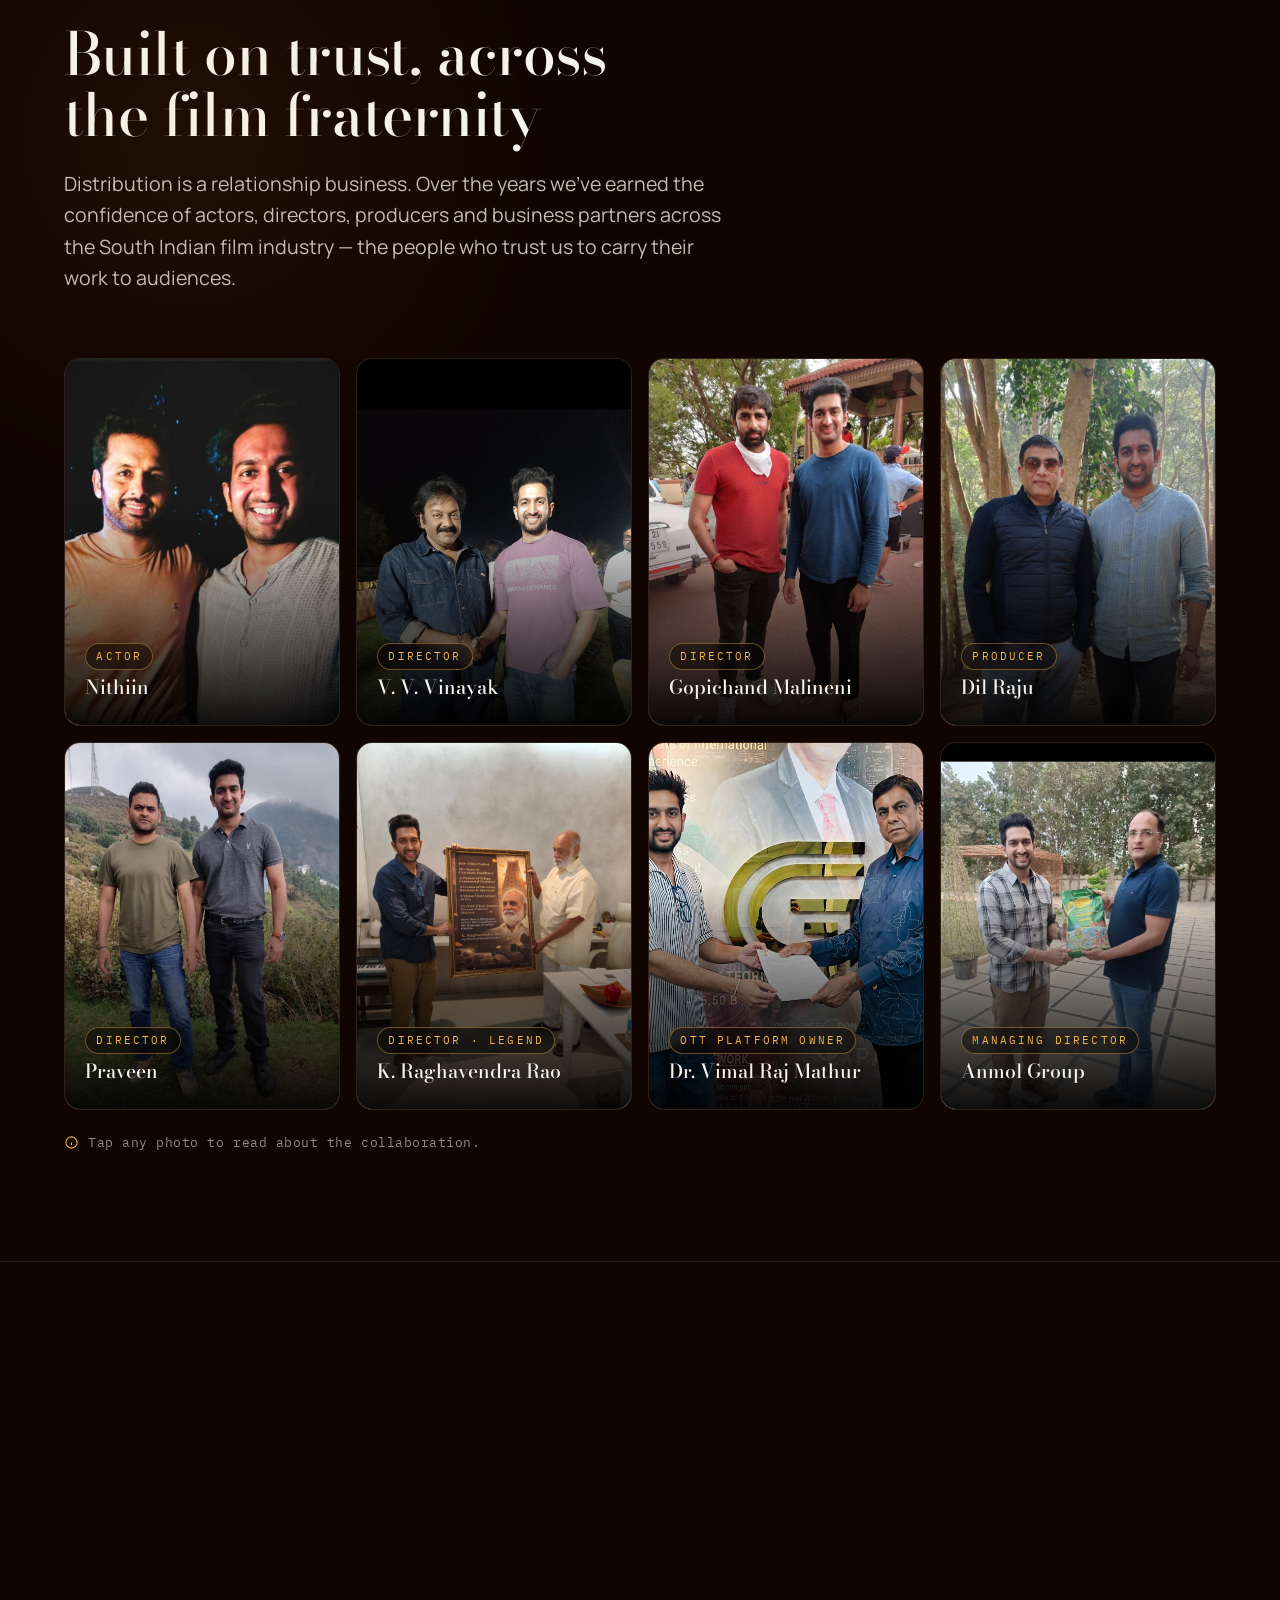
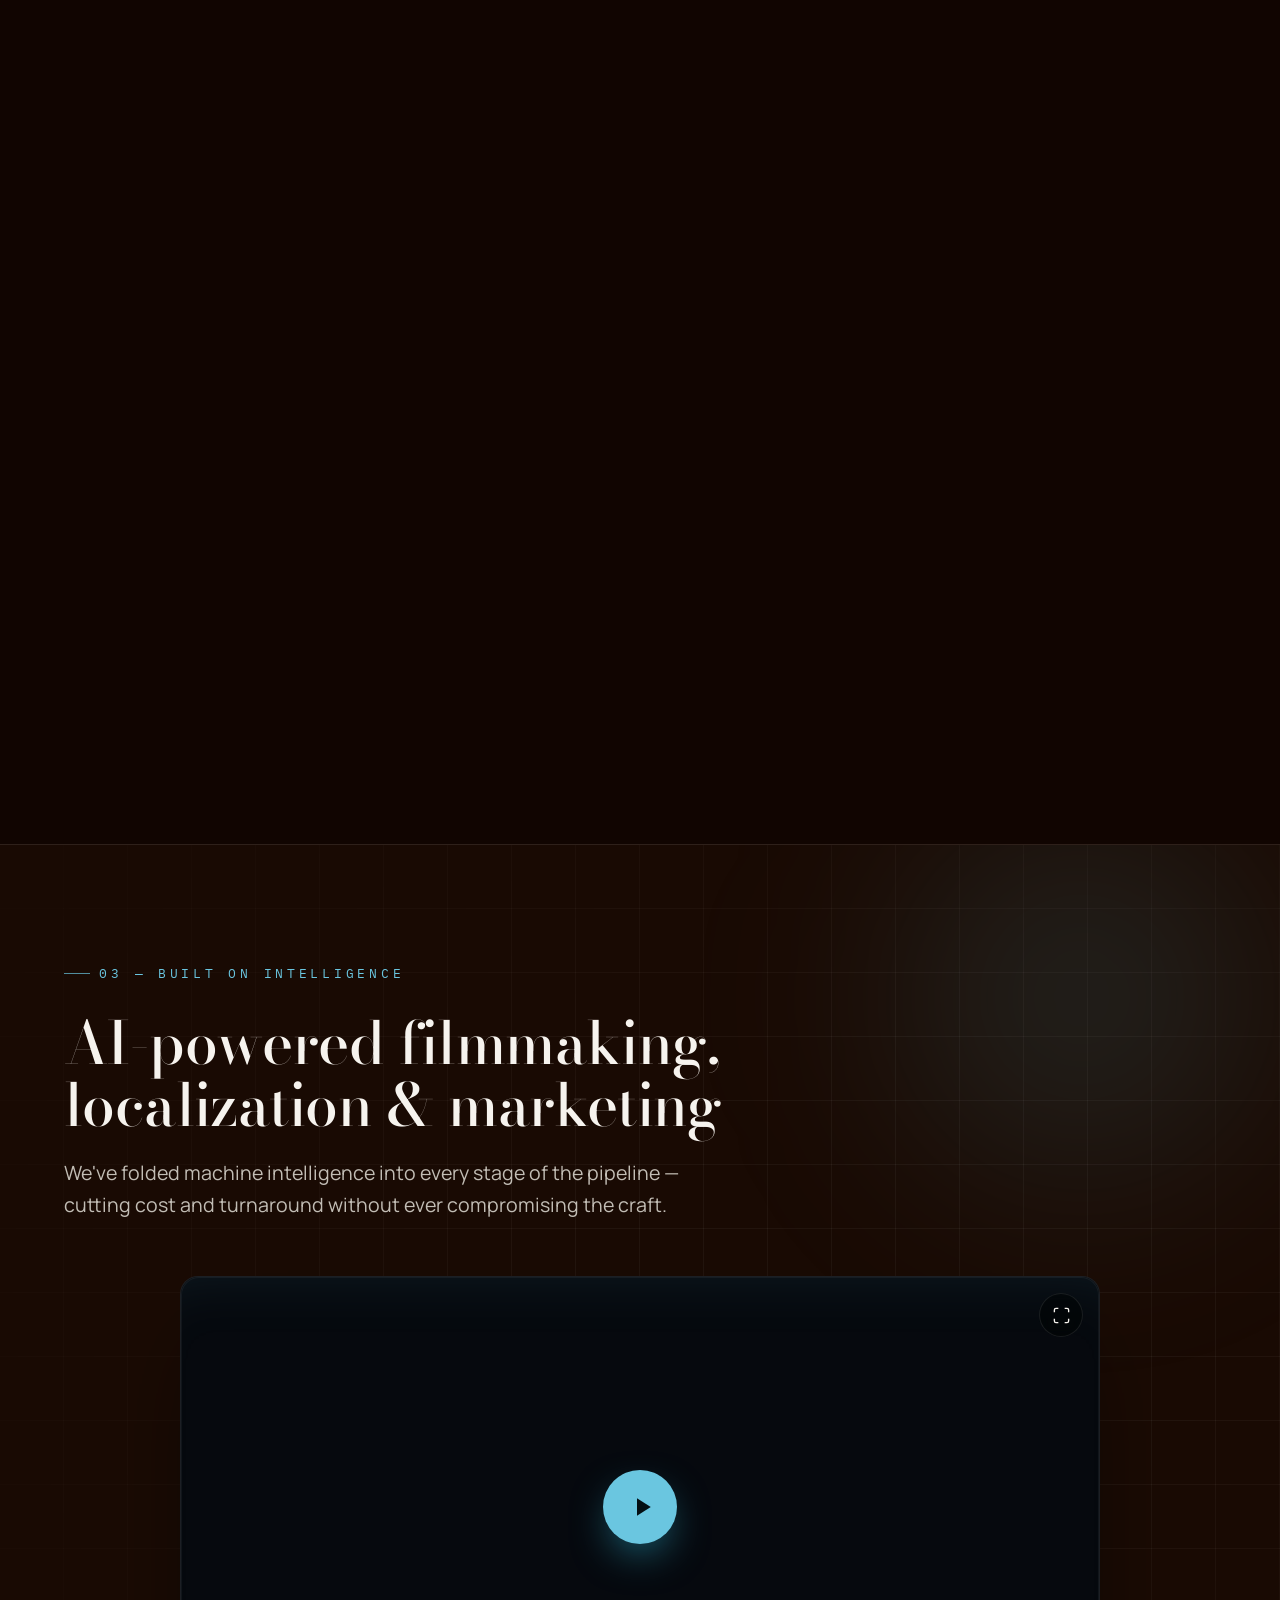
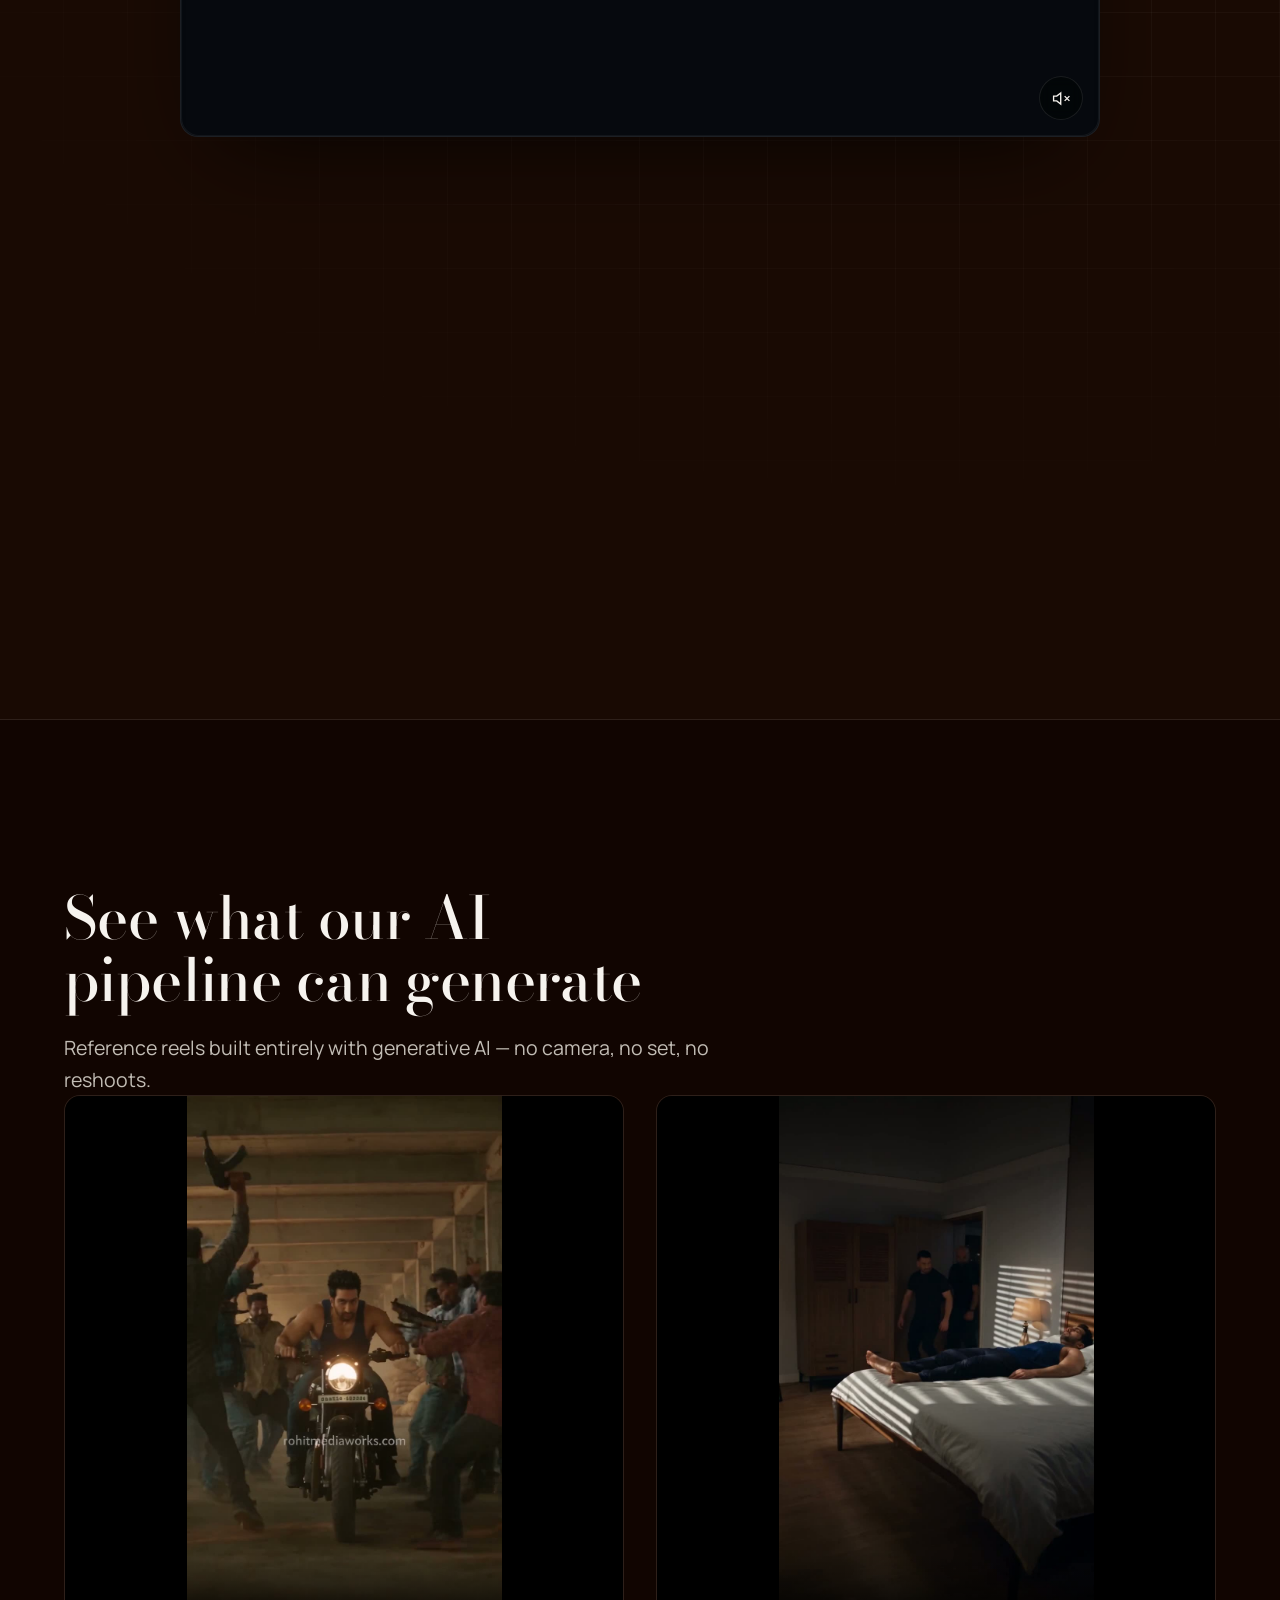
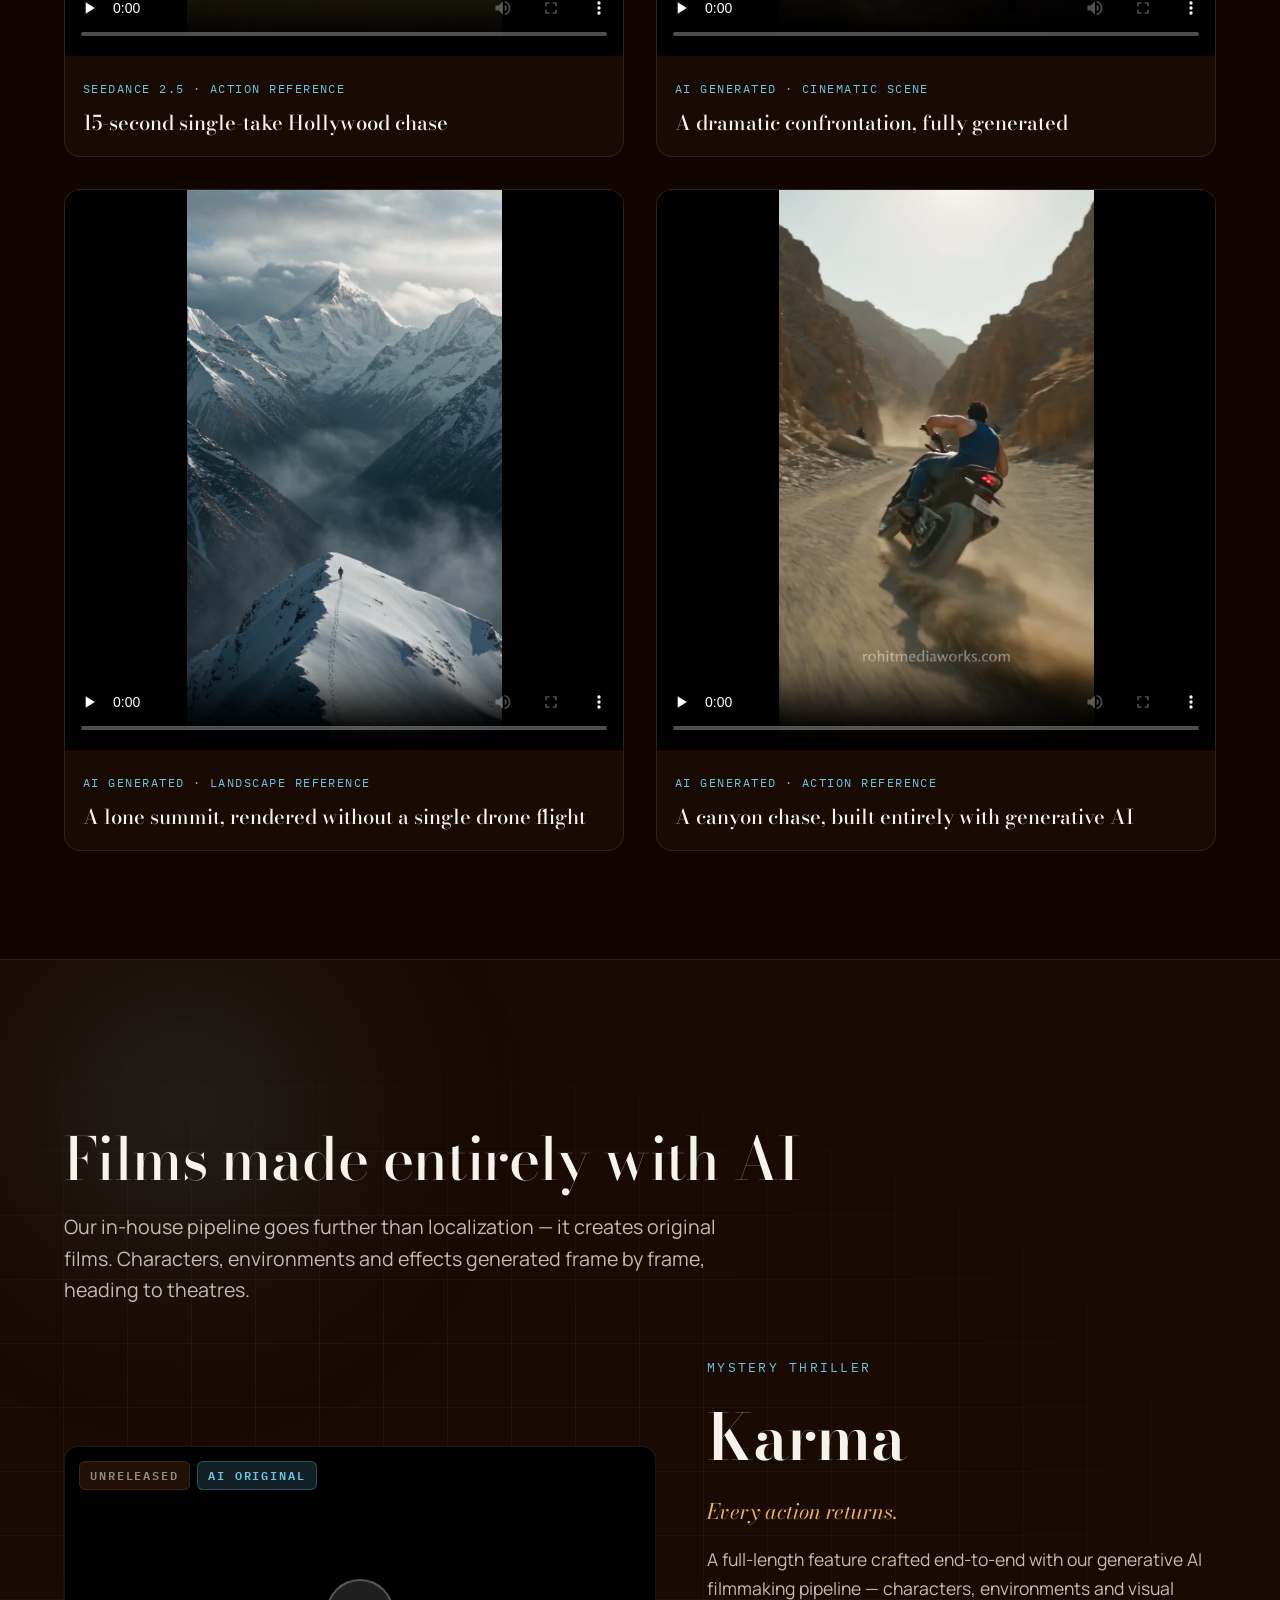
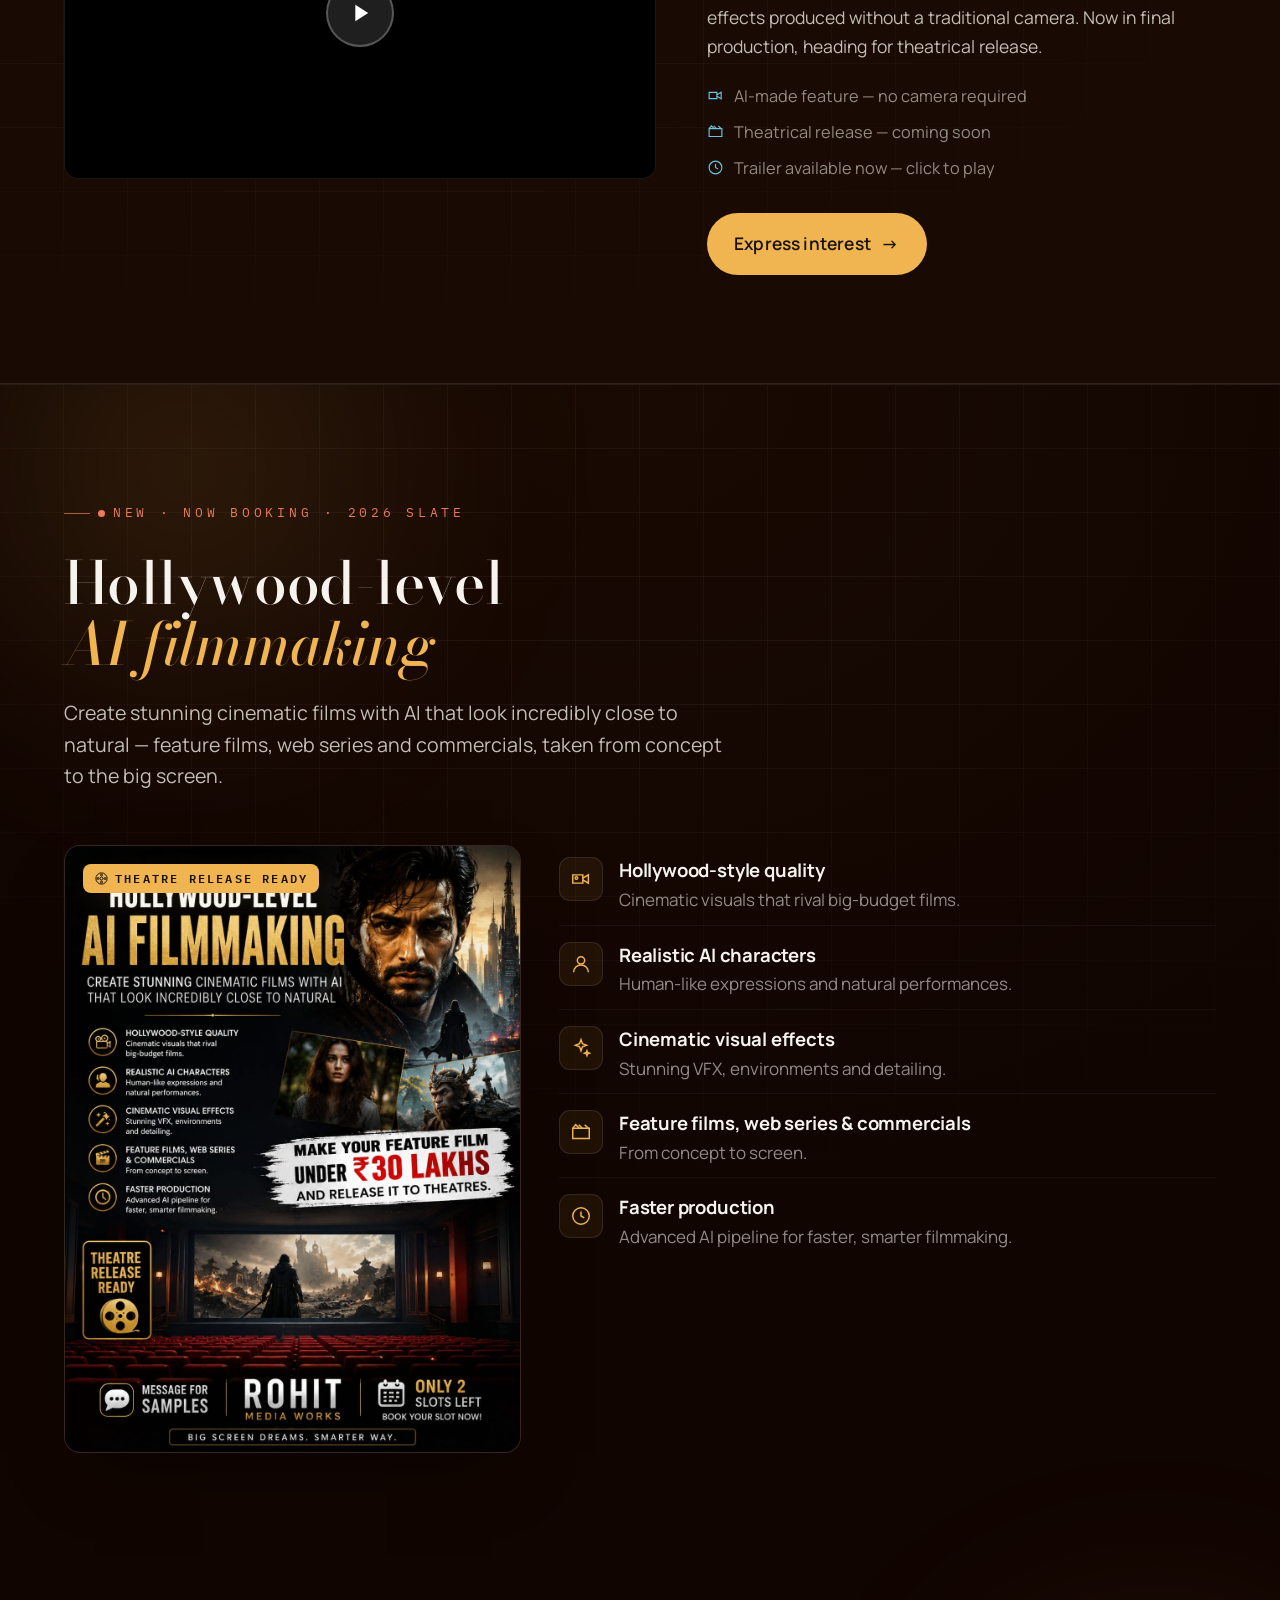
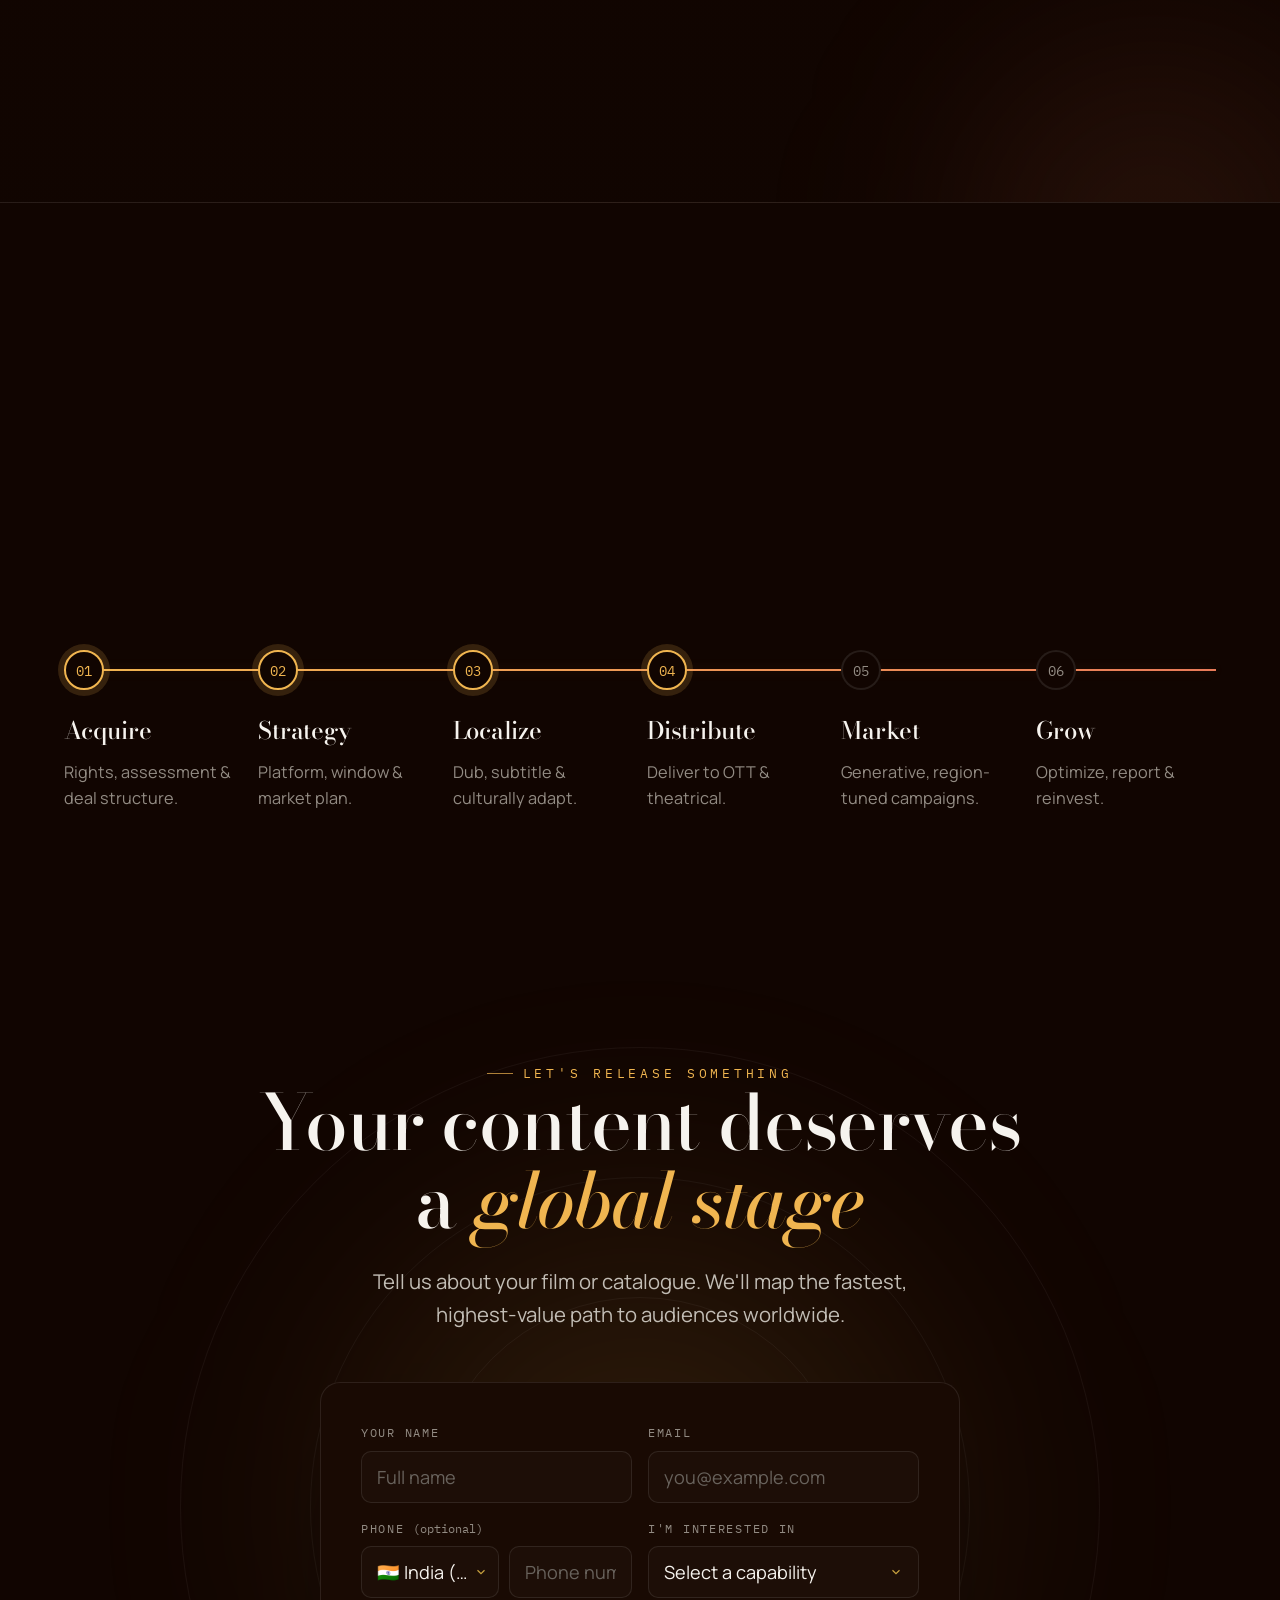
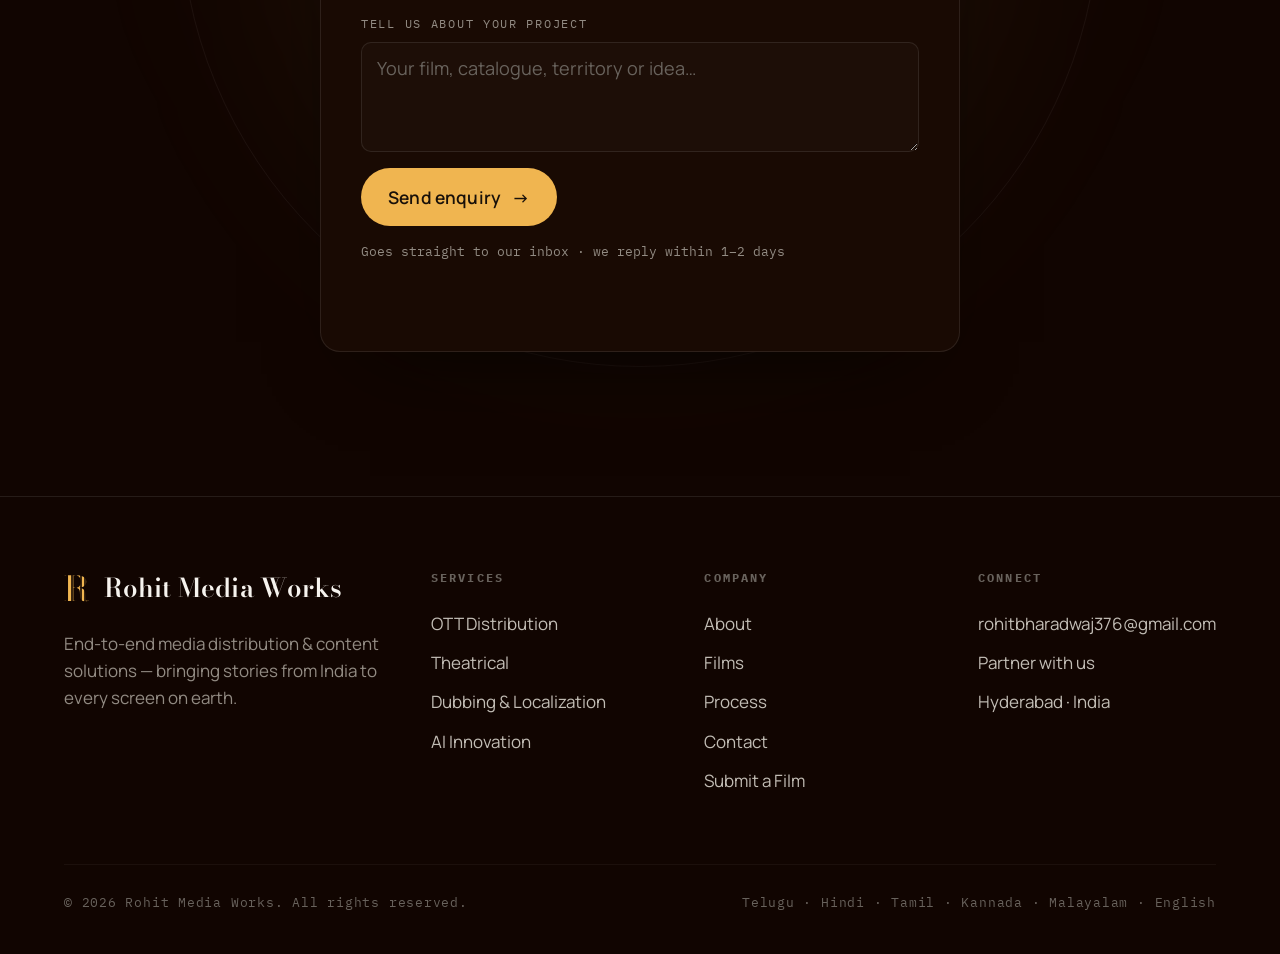
==== commit 562d07cd: "Add four films to the catalogue Kaalam Paranja Kadha, Manyam Dheerudu, Hello Baby and Dishti Bomma (" ====
--- a/index.html
+++ b/index.html
@@ -297,7 +297,7 @@
       <div class="sec-head">
         <span class="eyebrow is-ember" data-reveal>Now Streaming · Our Catalogue</span>
         <h2 data-reveal style="--d:80ms">Films we've taken to the world</h2>
-        <p data-reveal style="--d:160ms">A slate spanning devotional epics, romance, thrillers and drama — released across OTT and theatrical in Telugu, Tamil and Kannada.</p>
+        <p data-reveal style="--d:160ms">A slate spanning devotional epics, romance, thrillers and drama — released across OTT and theatrical in Telugu, Tamil, Kannada and Malayalam.</p>
         <p data-reveal style="--d:200ms"><a href="submit-your-film.html" style="color:var(--gold);text-decoration:underline;text-underline-offset:3px;">Have a film? Submit it for Hindi market distribution →</a></p>
       </div>
       <div class="films-controls" data-reveal style="--d:200ms">
@@ -311,6 +311,104 @@
     </div>
 
     <div class="films-rail" data-reveal>
+      <!-- Kaalam Paranja Kadha -->
+      <article class="film-card"
+        data-title="Kaalam Paranja Kadha"
+        data-native="കാലം പറഞ്ഞ കഥ"
+        data-genre="Crime Thriller"
+        data-year="2026"
+        data-langs="Malayalam"
+        data-runtime="TBA"
+        data-rating="U/A"
+        data-director="—"
+        data-production="City Traffic"
+        data-poster="assets/films/kaalam-paranja-kadha.jpg"
+        data-synopsis="A rain-soaked crime thriller set behind the yellow tape of a murder scene — one man, one noose and a story that only time can tell.">
+        <div class="film-poster">
+          <div class="film-poster-img is-on"><img src="assets/films/kaalam-paranja-kadha.jpg" alt="Kaalam Paranja Kadha poster" loading="lazy" /></div>
+        </div>
+        <div class="film-meta">
+          <span class="film-badge is-new">New Release</span>
+          <span class="film-title">Kaalam Paranja Kadha</span>
+          <span class="film-native">കാലം പറഞ്ഞ കഥ</span>
+          <div class="film-langs"><span>Malayalam</span></div>
+        </div>
+      </article>
+
+      <!-- Manyam Dheerudu -->
+      <article class="film-card"
+        data-title="Manyam Dheerudu"
+        data-native="మన్యం ధీరుడు"
+        data-genre="Period Drama"
+        data-year="2026"
+        data-langs="Telugu"
+        data-runtime="TBA"
+        data-rating="U/A"
+        data-director="Naresh Dekkala"
+        data-production="RVV Movies"
+        data-poster="assets/films/manyam-dheerudu.jpg"
+        data-synopsis="The legend of Alluri Seetharama Raju, the bow-wielding hero of the Manyam forests who rose against British rule. Presented by Smt. R. Parvathi Devi, produced by RVV Satyanarayana and directed by Naresh Dekkala, with music by Pavan Kumar Chippada and background score by Mantena Trinadh.">
+        <div class="film-poster">
+          <div class="film-poster-img is-on"><img src="assets/films/manyam-dheerudu.jpg" alt="Manyam Dheerudu poster" loading="lazy" /></div>
+        </div>
+        <div class="film-meta">
+          <span class="film-badge">Period Drama</span>
+          <span class="film-title">Manyam Dheerudu</span>
+          <span class="film-native">మన్యం ధీరుడు</span>
+          <div class="film-langs"><span>Telugu</span></div>
+        </div>
+      </article>
+
+      <!-- Hello Baby -->
+      <article class="film-card"
+        data-title="Hello Baby"
+        data-native="హలో బేబీ"
+        data-genre="Thriller"
+        data-year="2025"
+        data-langs="Telugu"
+        data-runtime="TBA"
+        data-rating="U/A"
+        data-director="Ram Gopal Ratnam"
+        data-production="Kandregula Adinarayana"
+        data-poster="assets/films/hello-baby.jpg"
+        data-synopsis="A gripping thriller told through a phone screen, where one woman's digital life turns into a nightmare. Directed by Ram Gopal Ratnam, produced by Kandregula Adinarayana, with music on Aditya Music — released in theatres April 25.">
+        <div class="film-poster">
+          <div class="film-poster-img is-on"><img src="assets/films/hello-baby.jpg" alt="Hello Baby poster" loading="lazy" /></div>
+        </div>
+        <div class="film-meta">
+          <span class="film-badge">Thriller</span>
+          <span class="film-title">Hello Baby</span>
+          <span class="film-native">హలో బేబీ</span>
+          <div class="film-langs"><span>Telugu</span></div>
+        </div>
+      </article>
+
+      <!-- Dishti Bomma -->
+      <article class="film-card"
+        data-title="Dishti Bomma"
+        data-native="దిష్టి బొమ్మ"
+        data-genre="Horror Thriller"
+        data-year="2026"
+        data-langs="Telugu"
+        data-runtime="TBA"
+        data-rating="U/A"
+        data-director="—"
+        data-production="—"
+        data-poster="assets/films/dishti-bomma-1.jpg"
+        data-synopsis="An ancient guardian mask, a haunted graveyard and a curse that refuses to rest — a Telugu horror thriller where faith and fear collide.">
+        <div class="film-poster">
+          <div class="film-poster-img is-on"><img src="assets/films/dishti-bomma-1.jpg" alt="Dishti Bomma poster" loading="lazy" /></div>
+          <div class="film-poster-img is-wide" style="background-image:url('assets/films/dishti-bomma-2.jpg')"><img src="assets/films/dishti-bomma-2.jpg" alt="Dishti Bomma banner" loading="lazy" /></div>
+          <div class="film-poster-dots"><span class="is-on"></span><span></span></div>
+        </div>
+        <div class="film-meta">
+          <span class="film-badge">Horror Thriller</span>
+          <span class="film-title">Dishti Bomma</span>
+          <span class="film-native">దిష్టి బొమ్మ</span>
+          <div class="film-langs"><span>Telugu</span></div>
+        </div>
+      </article>
+
       <!-- Gulabi -->
       <article class="film-card"
         data-title="Gulabi"
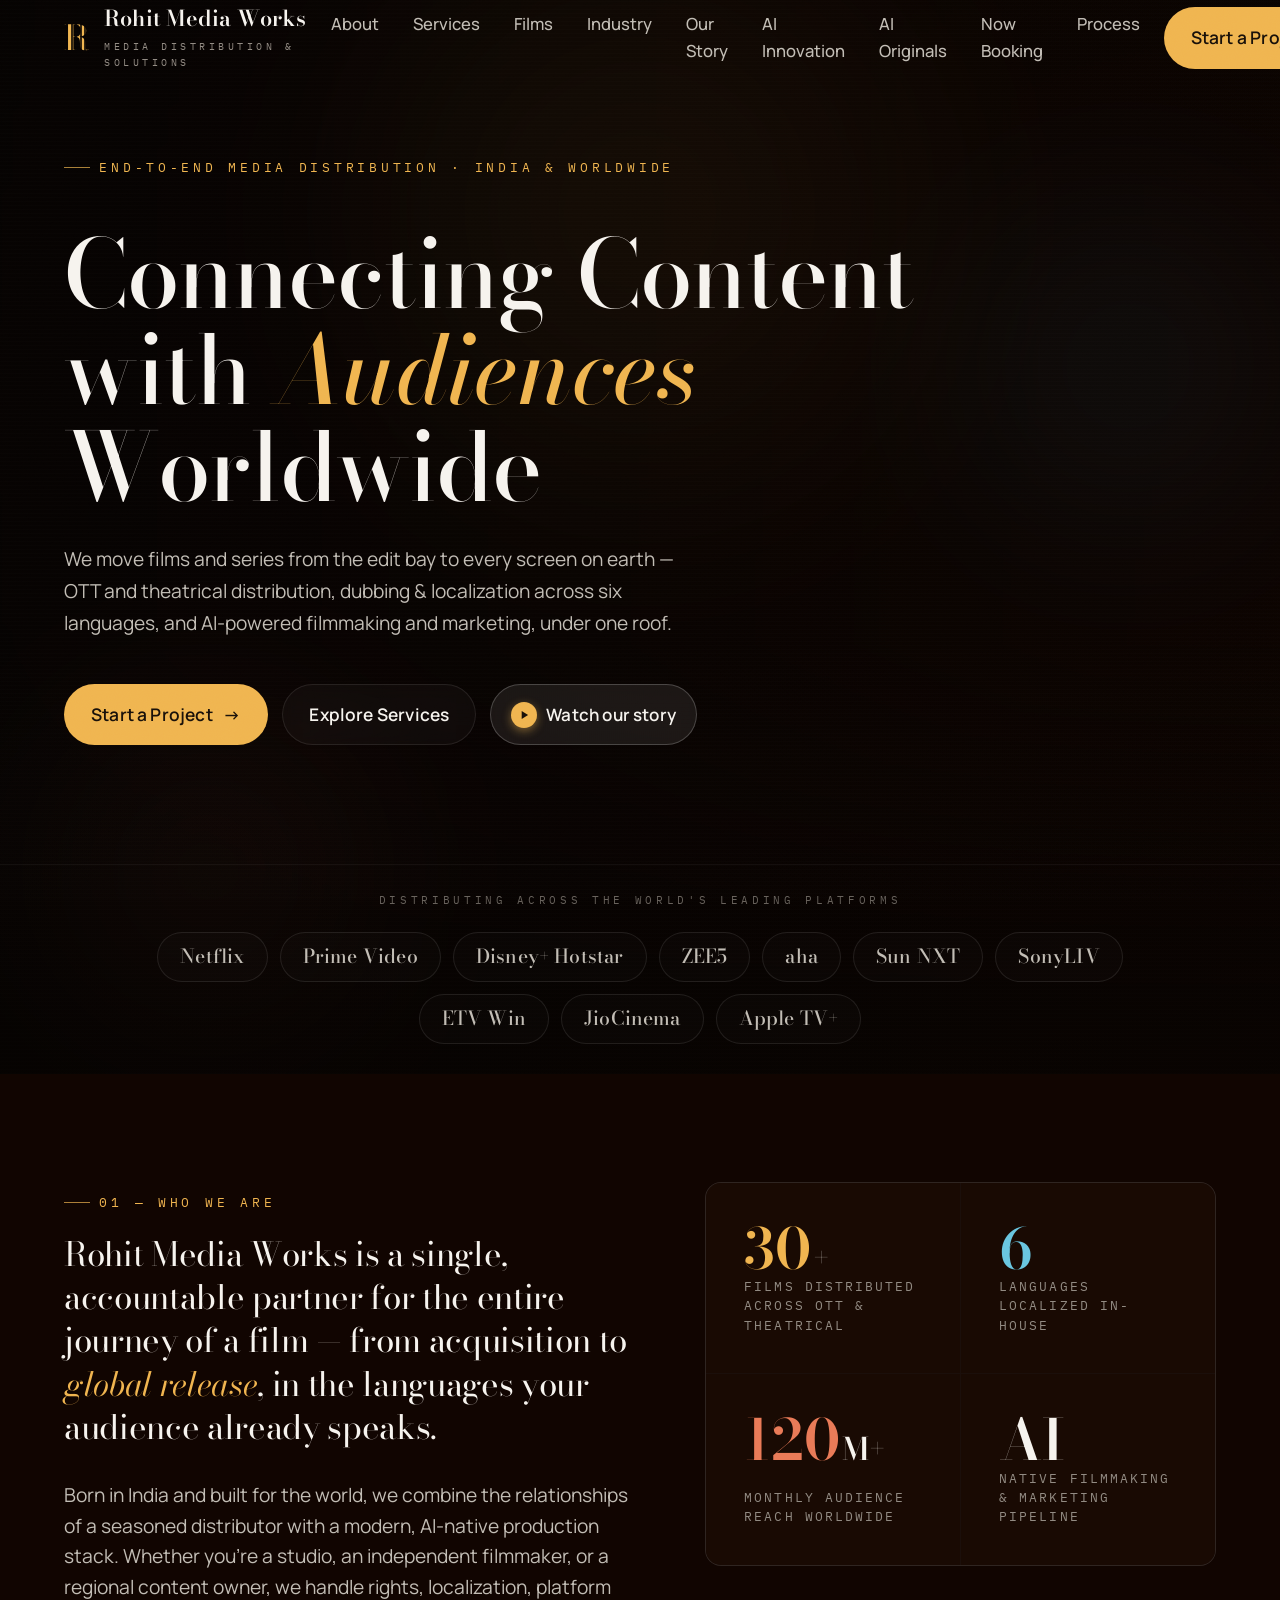
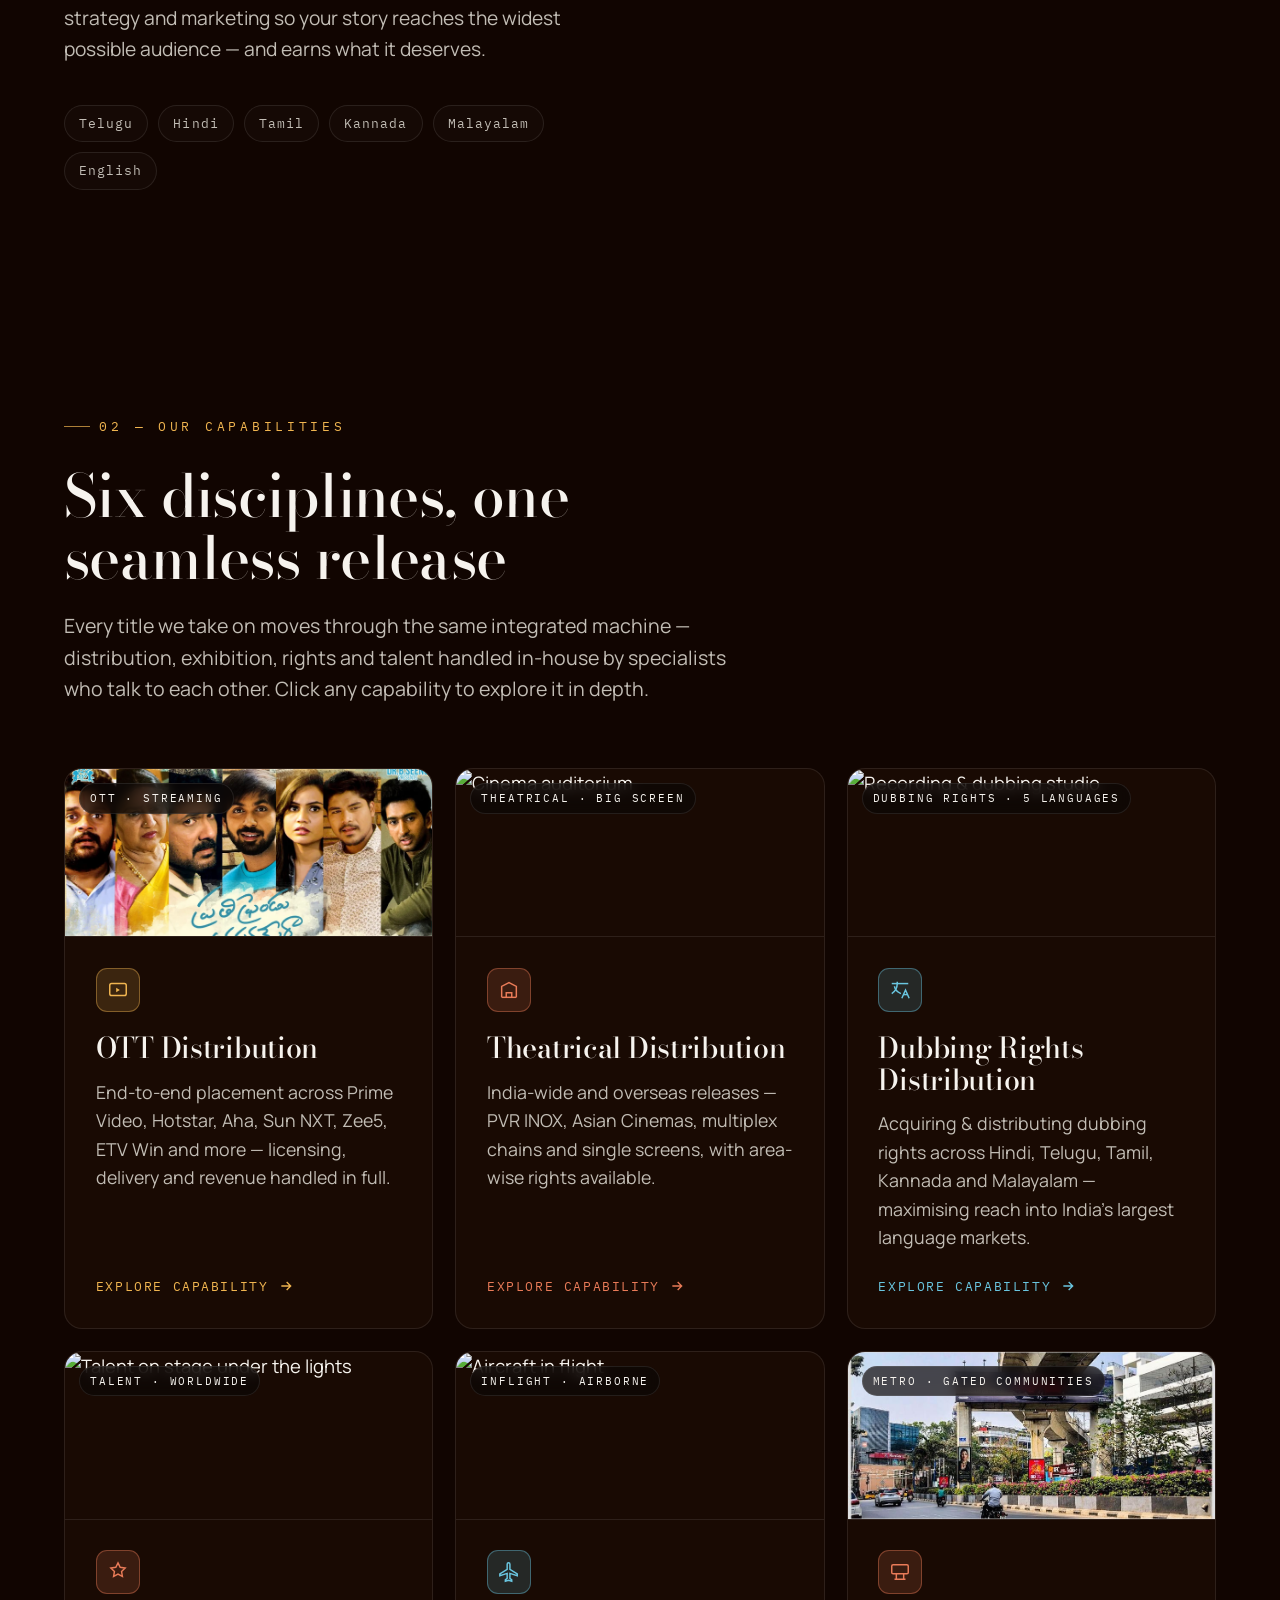
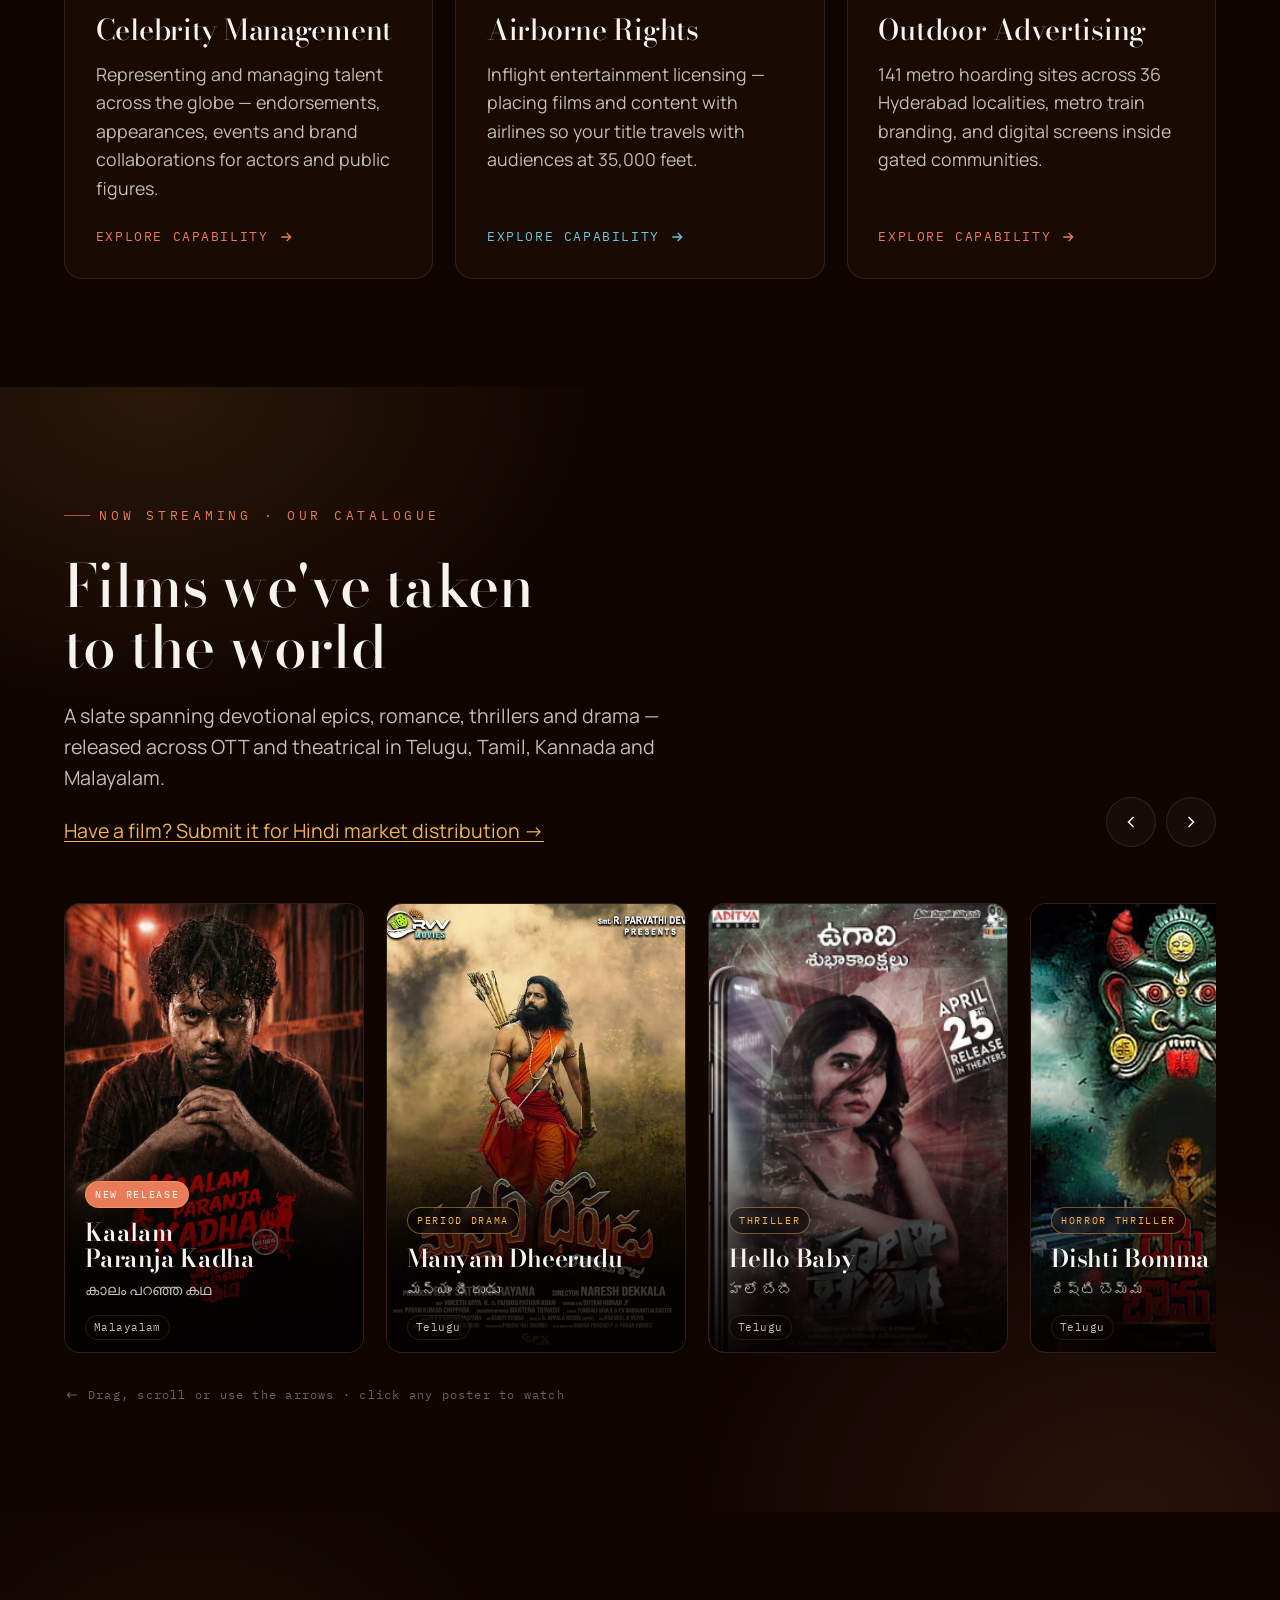
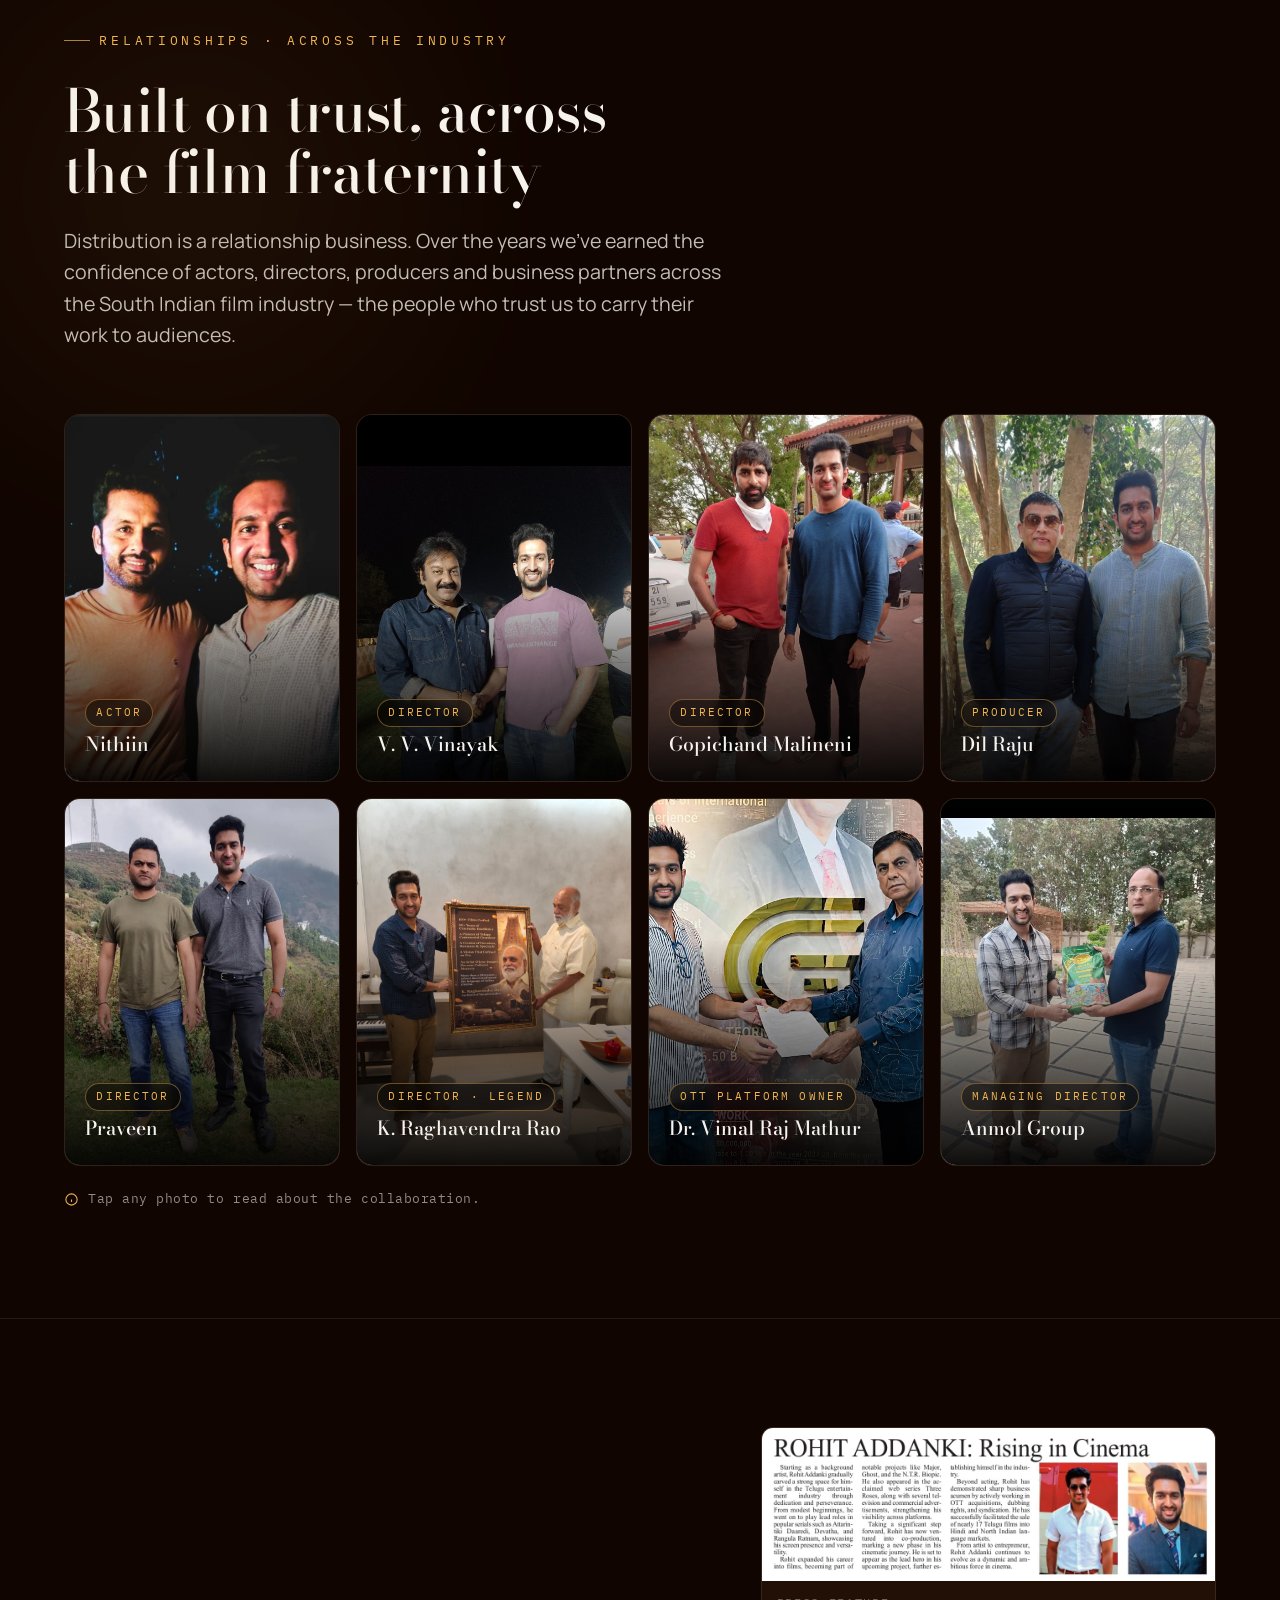
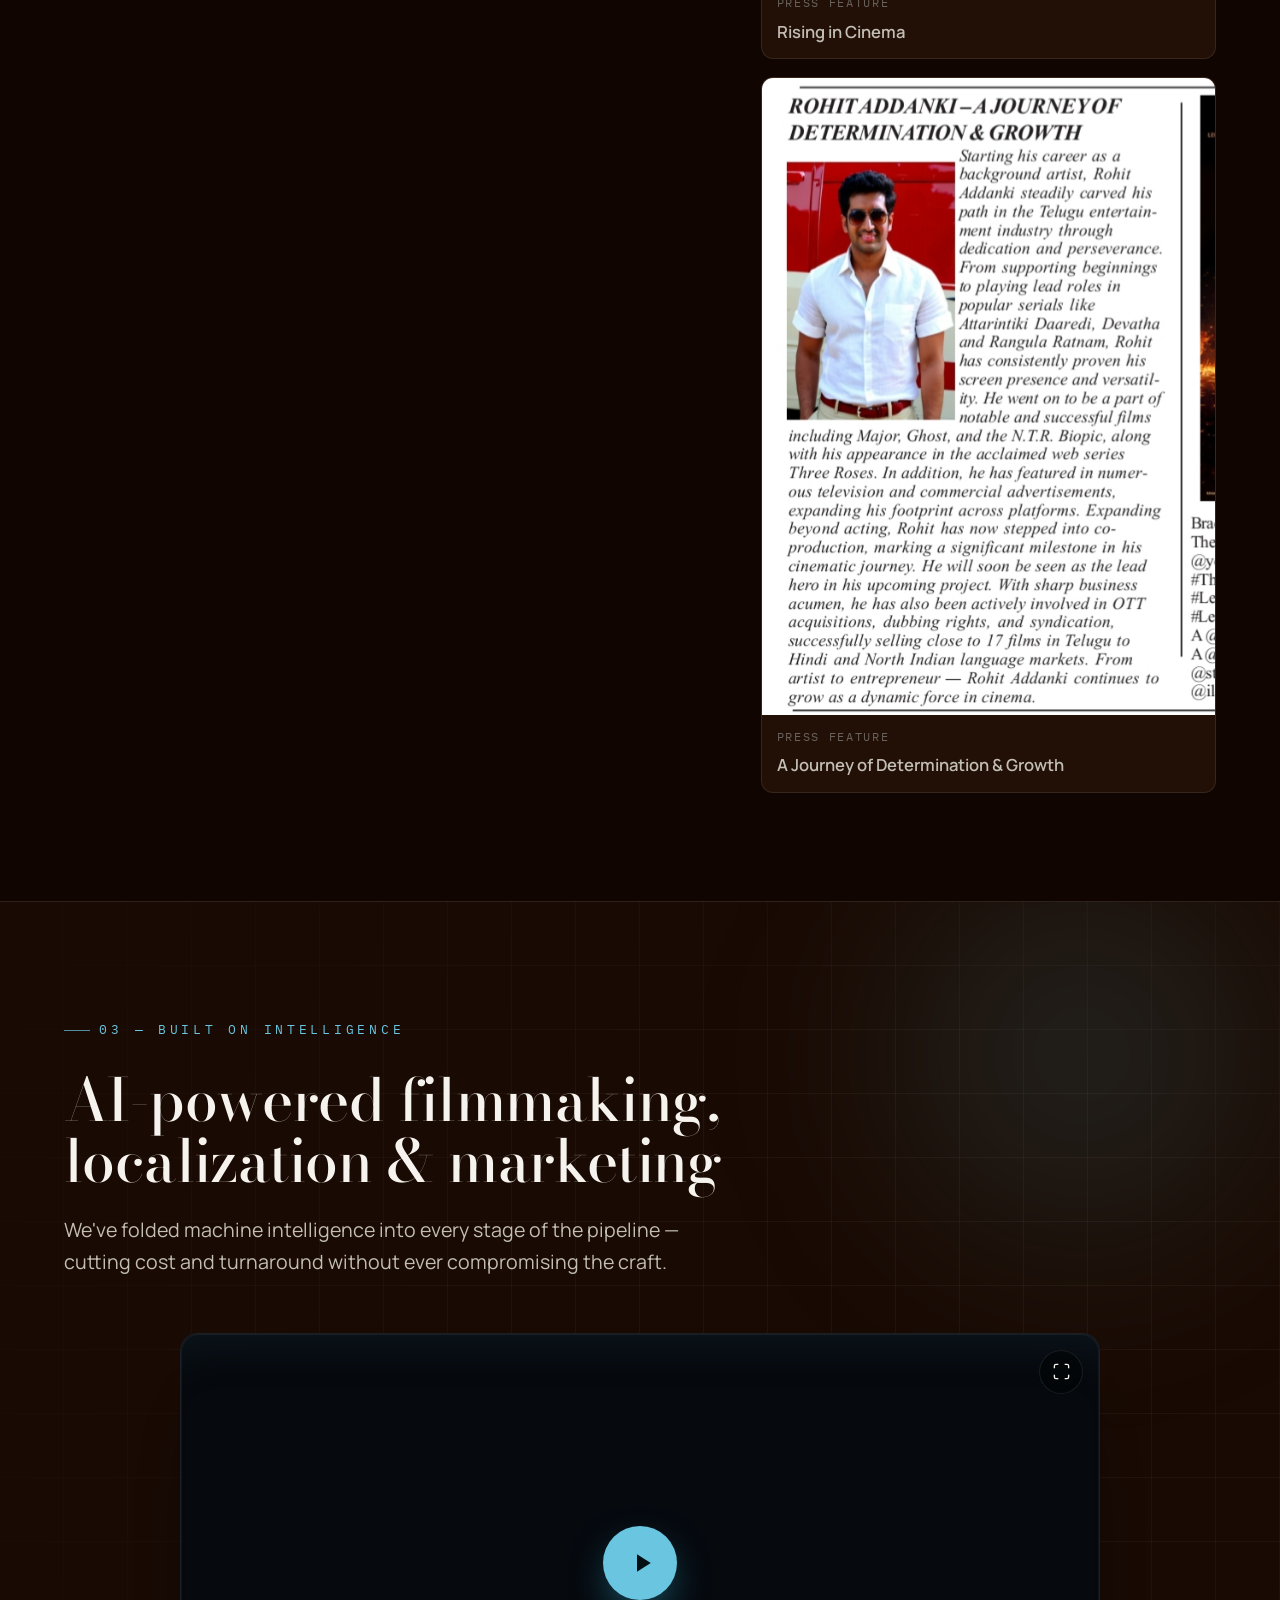
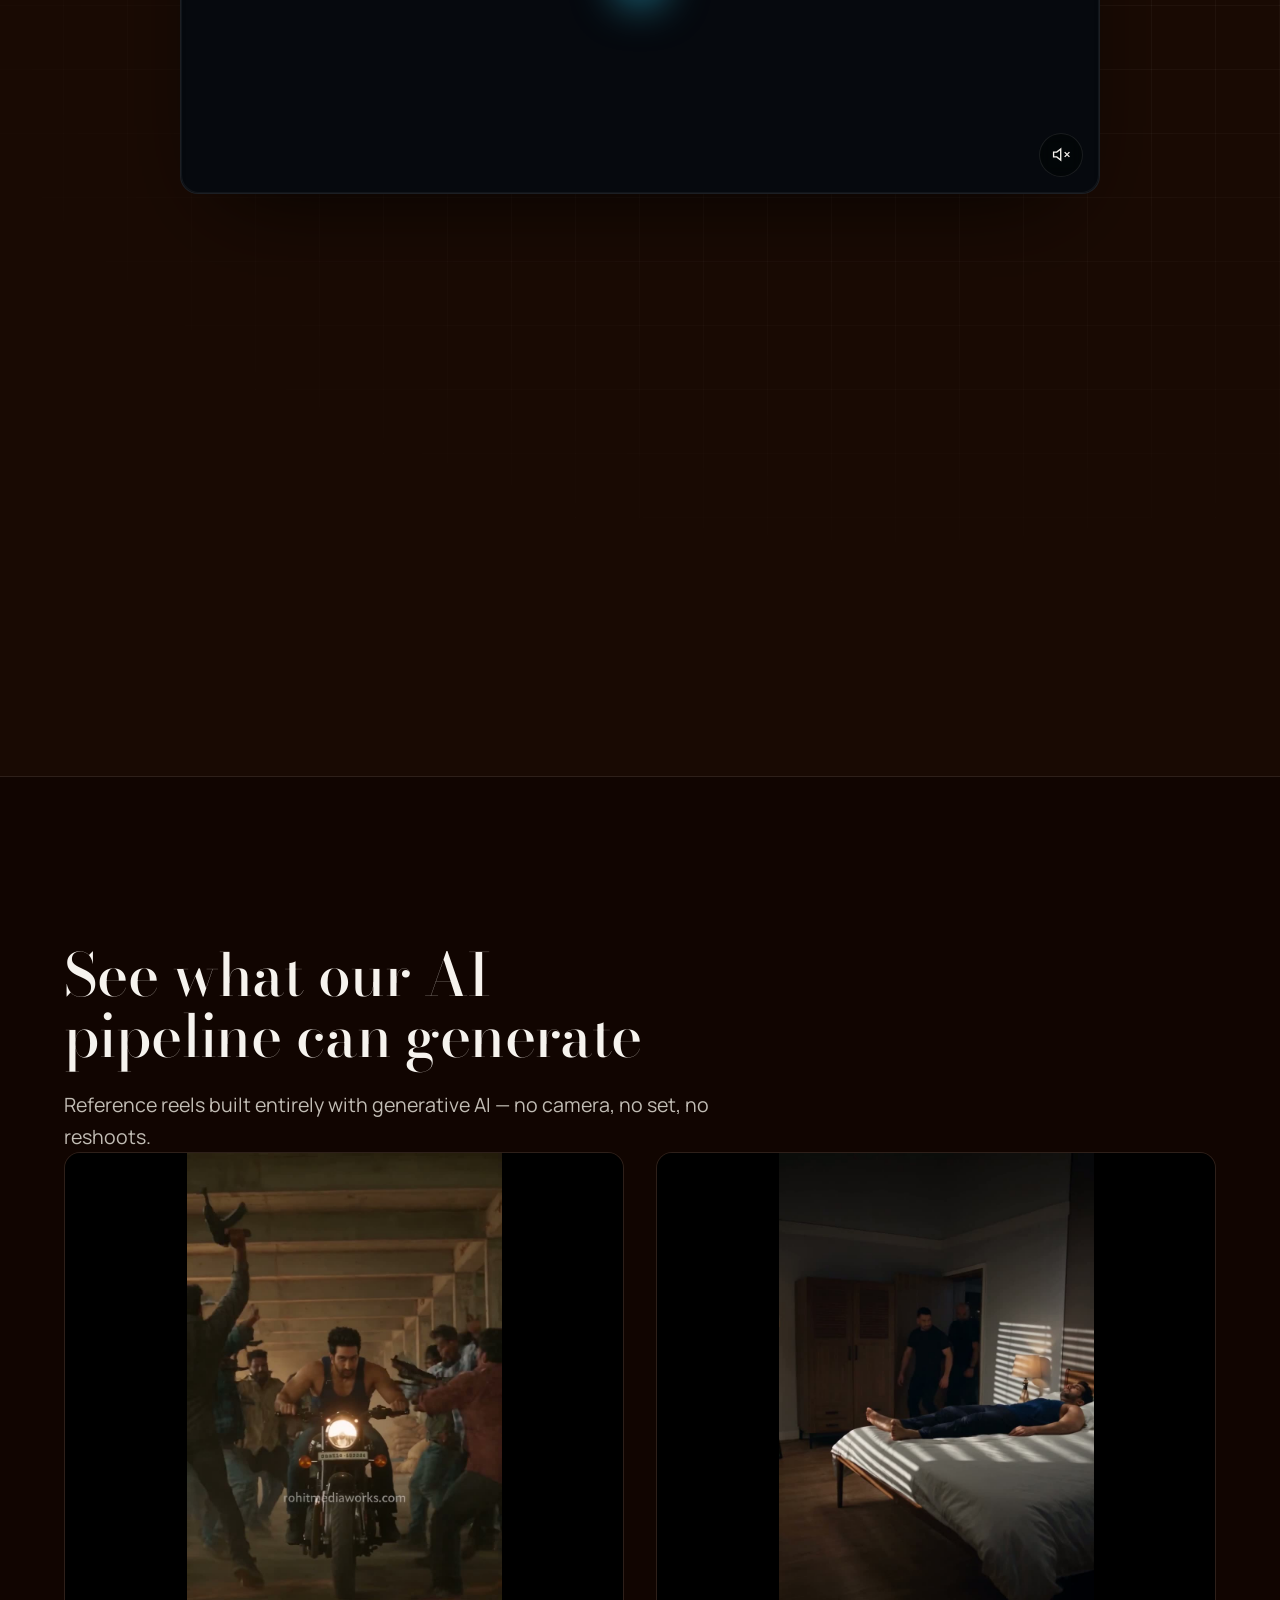
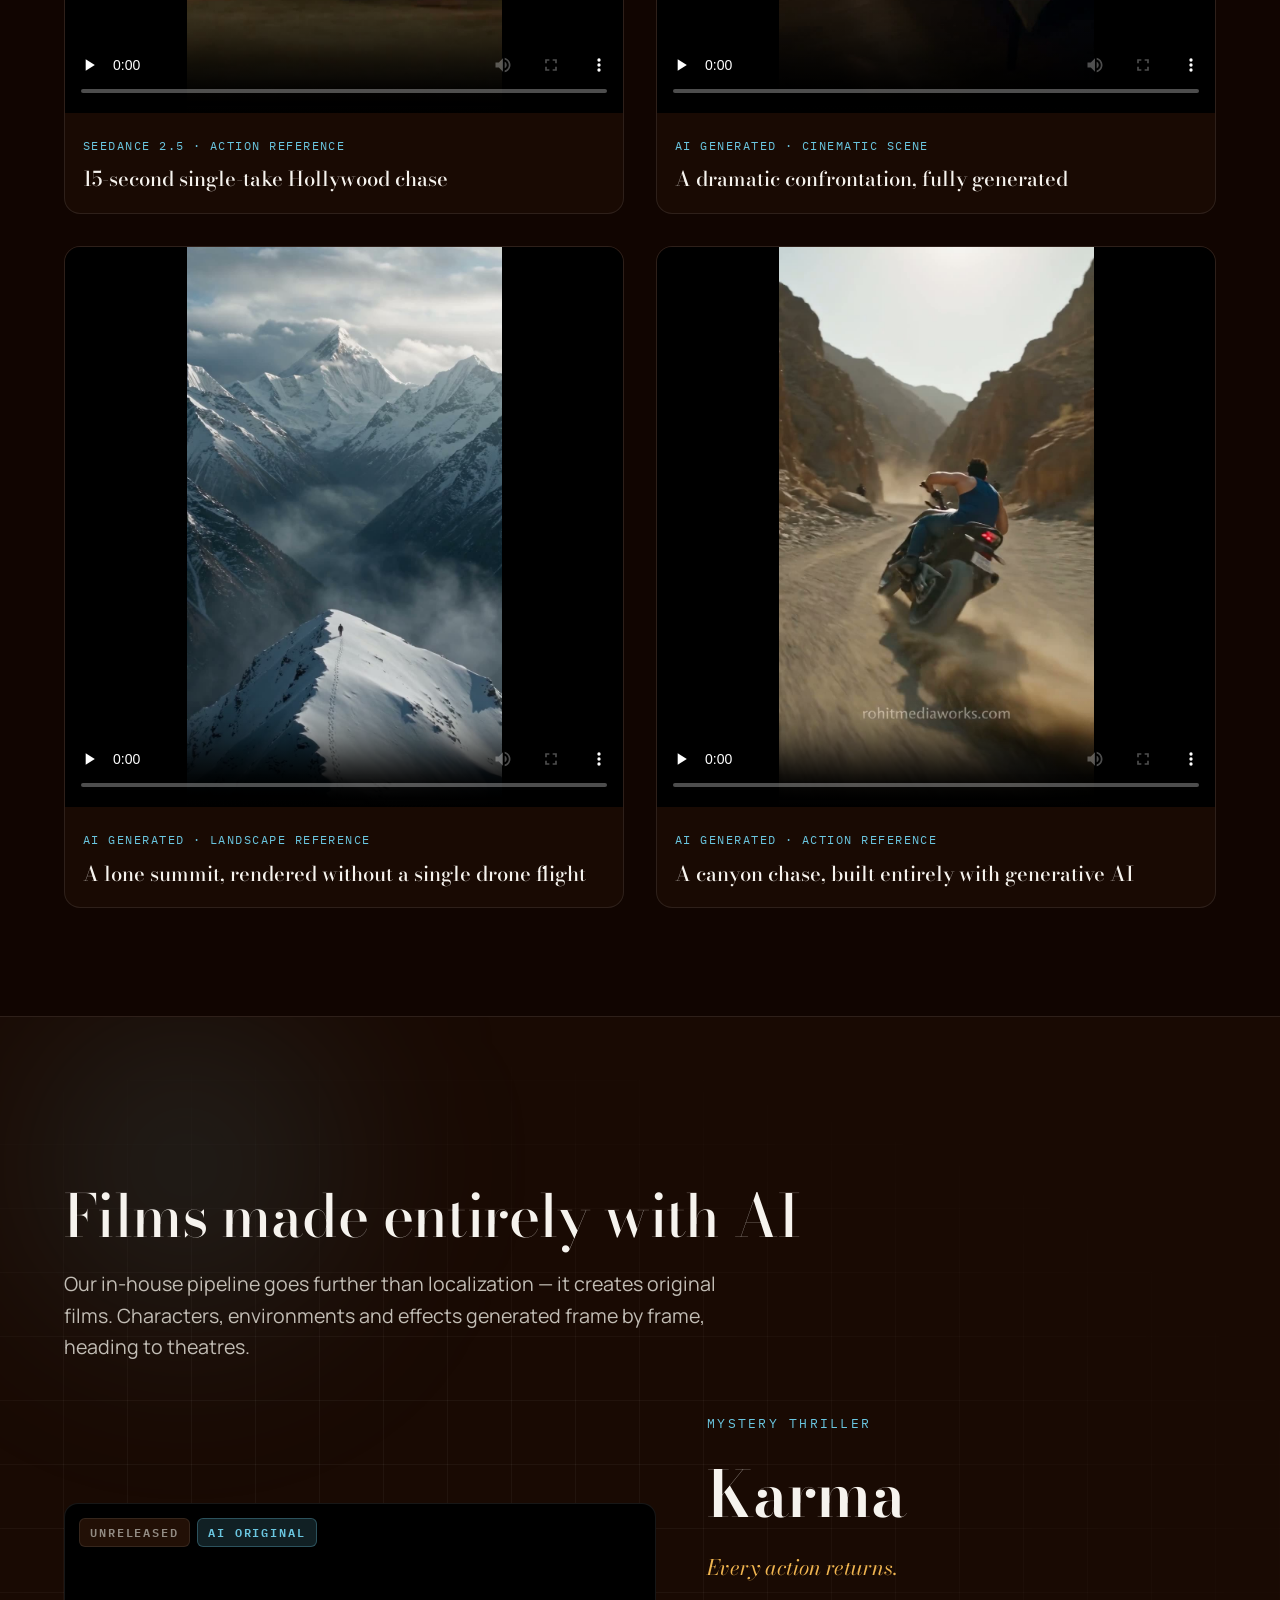
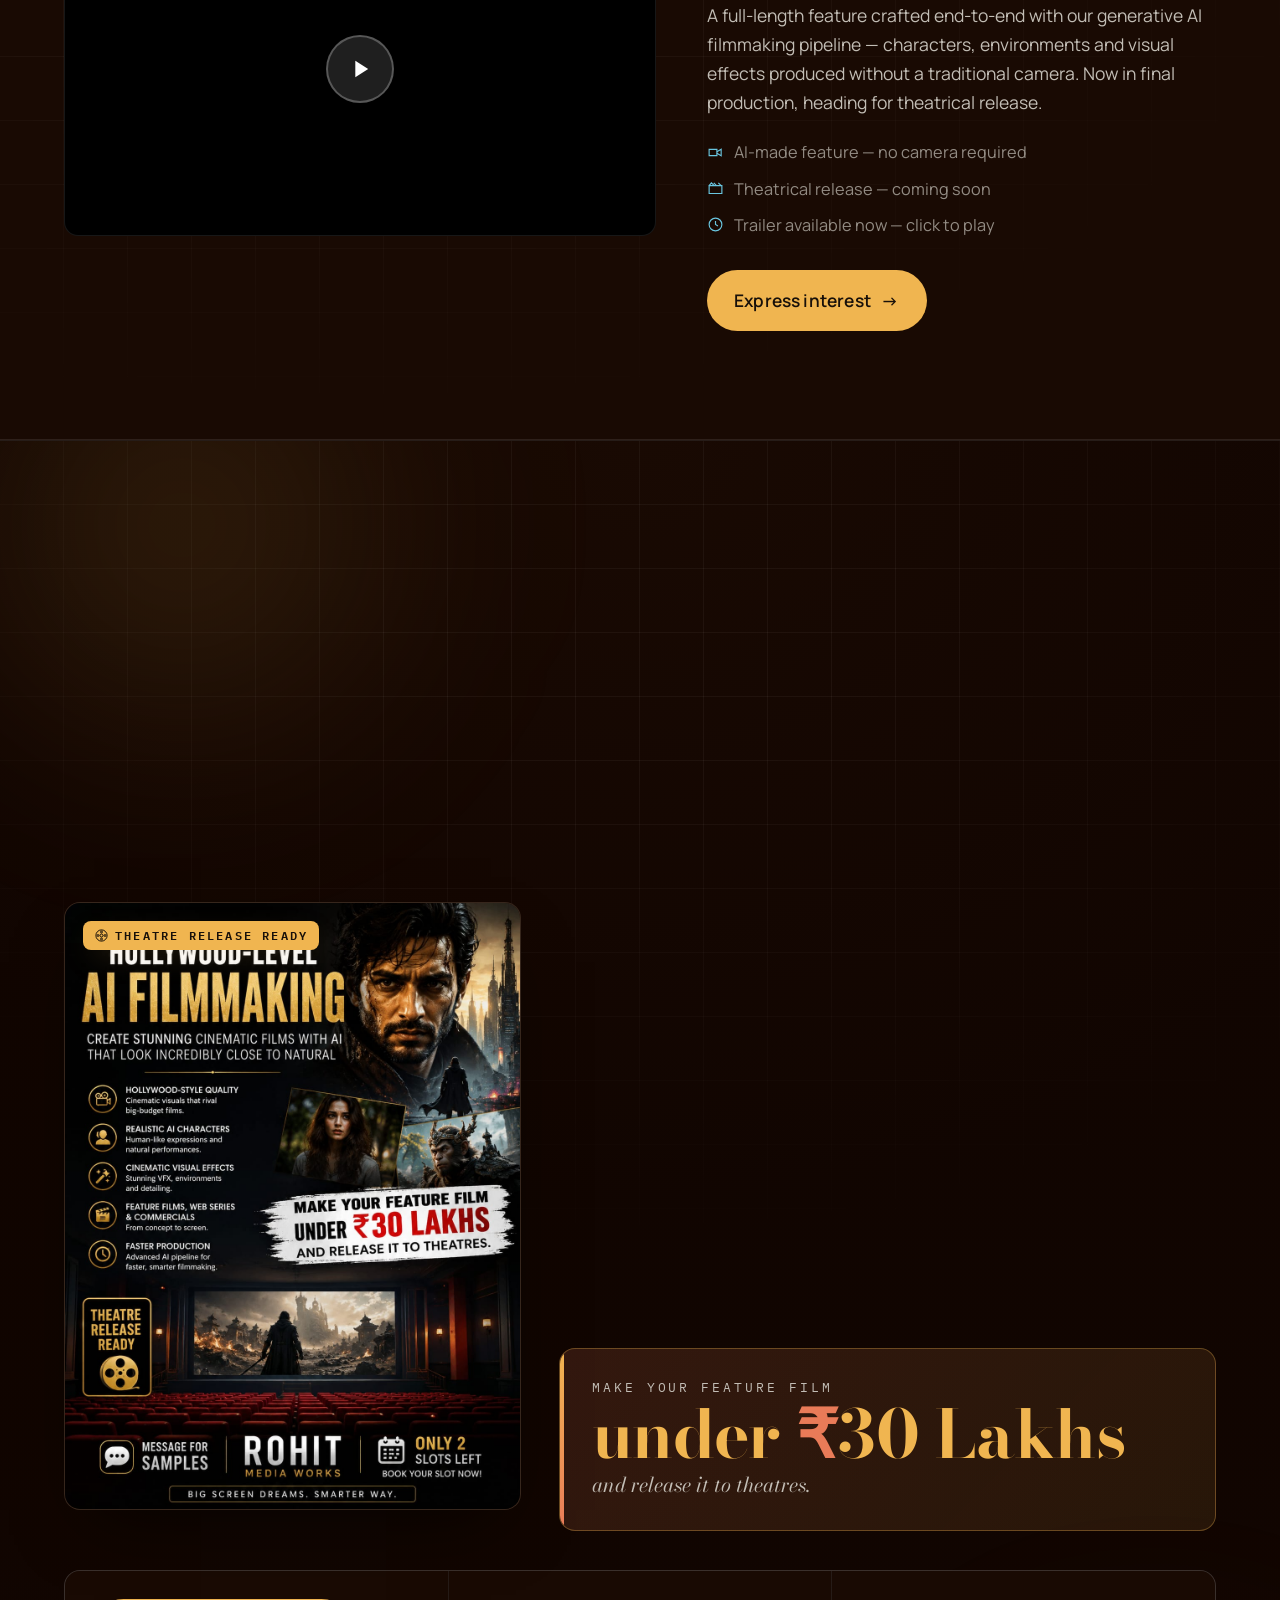
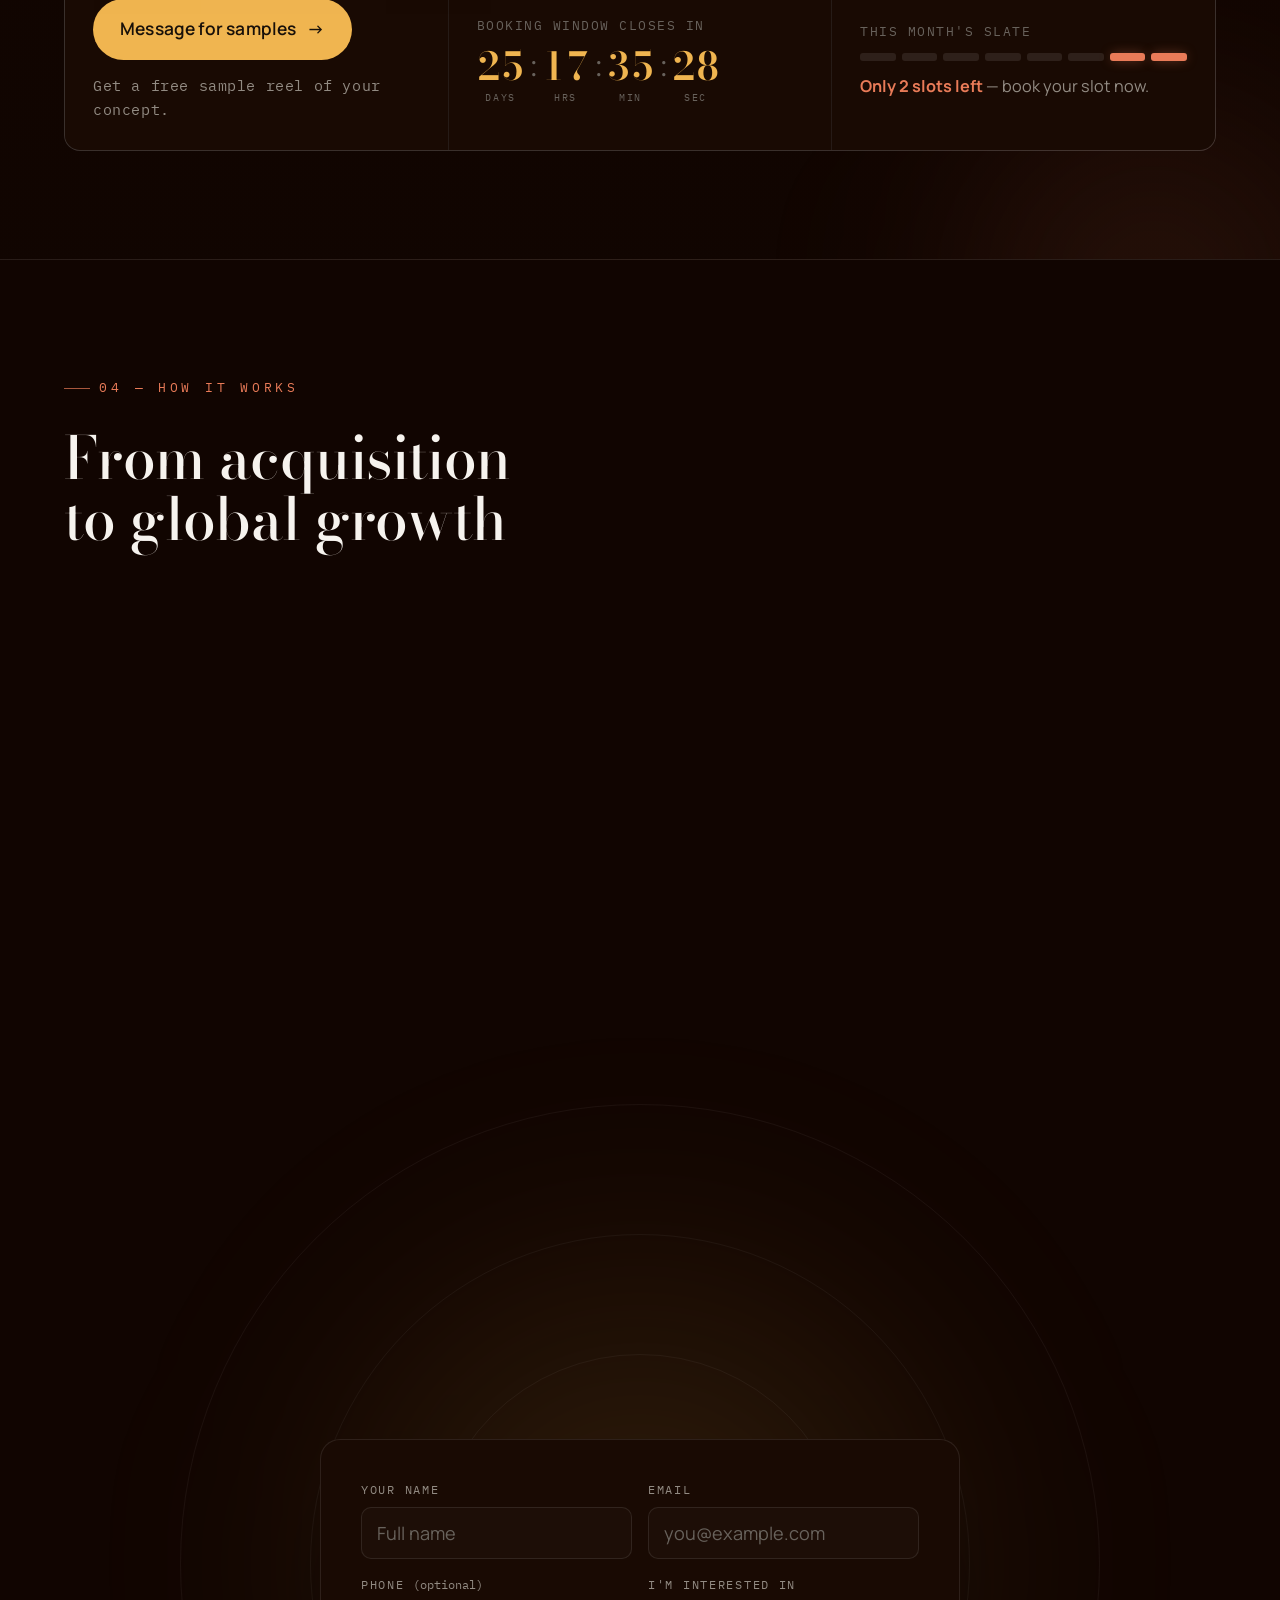
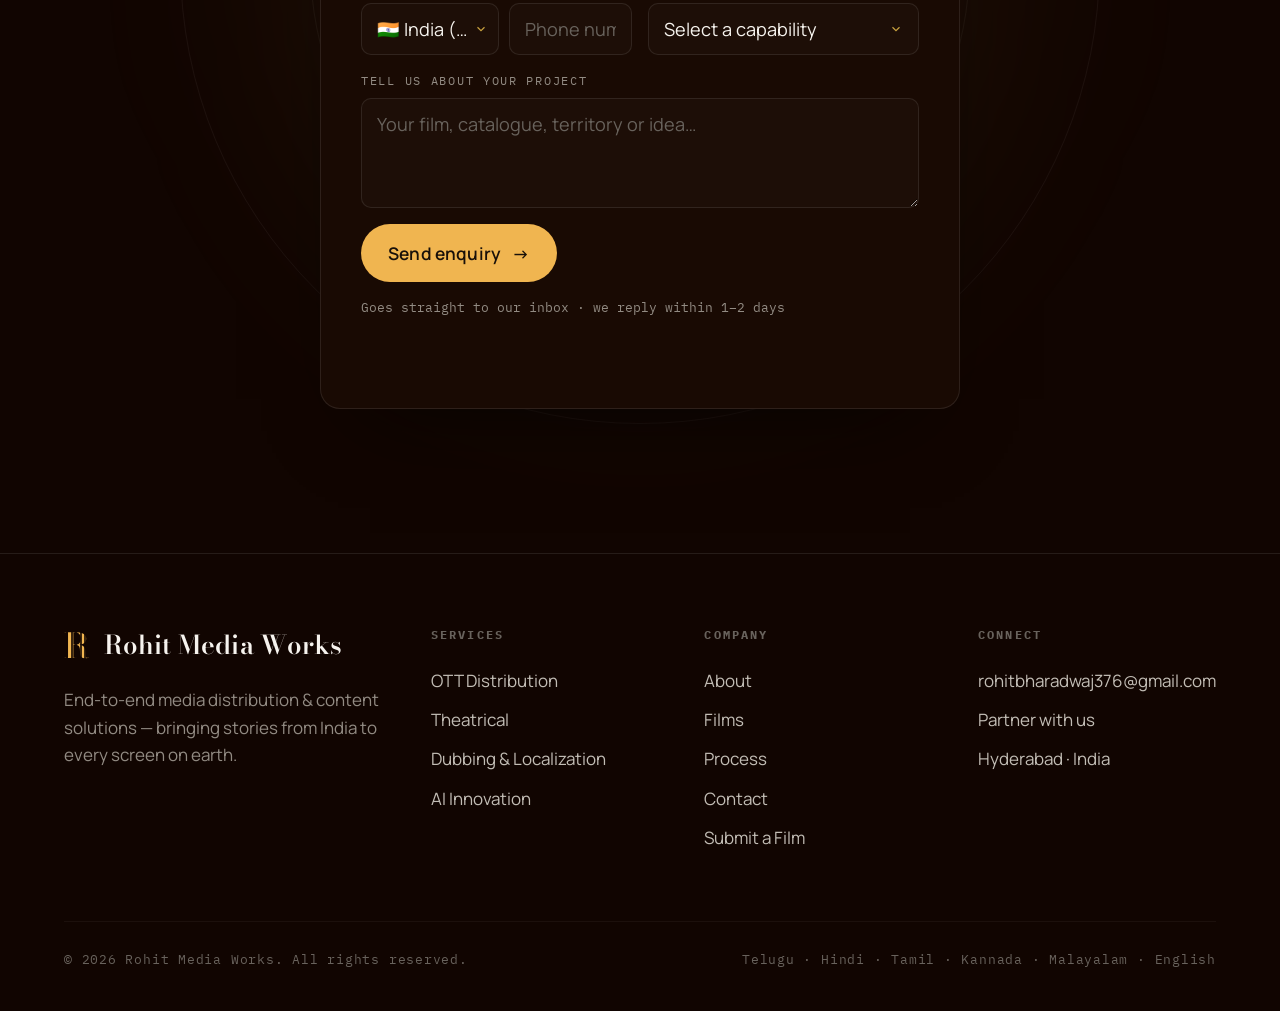
==== commit d5176c9f: "Add Outdoor Advertising capability page Hoardings & billboards by format, metro train branding, gate" ====
--- a/index.html
+++ b/index.html
@@ -198,7 +198,7 @@
   <div class="wrap">
     <div class="sec-head">
       <span class="eyebrow" data-reveal>02 — Our Capabilities</span>
-      <h2 data-reveal style="--d:80ms">Five disciplines, one seamless release</h2>
+      <h2 data-reveal style="--d:80ms">Six disciplines, one seamless release</h2>
       <p data-reveal style="--d:160ms">
         Every title we take on moves through the same integrated machine — distribution, exhibition,
         rights and talent handled in-house by specialists who talk to each other. Click any capability
@@ -283,6 +283,22 @@
           </div>
           <h3>Airborne Rights</h3>
           <p class="svc-desc">Inflight entertainment licensing — placing films and content with airlines so your title travels with audiences at 35,000 feet.</p>
+          <span class="svc-cta">Explore capability <svg viewBox="0 0 24 24" fill="none" stroke="currentColor" stroke-width="2"><path d="M5 12h14M13 6l6 6-6 6"/></svg></span>
+        </div>
+      </a>
+
+      <!-- OUTDOOR ADVERTISING -->
+      <a class="svc-card warm" href="services/outdoor-advertising.html" data-reveal style="--d:360ms">
+        <div class="svc-visual">
+          <span class="tag">Metro · Gated Communities</span>
+          <img class="svc-img" src="assets/outdoor/portals-hyd-prtls-152.jpg" alt="Metro portal hoarding in Hyderabad" loading="lazy" style="object-position:center 40%" />
+        </div>
+        <div class="svc-body">
+          <div class="svc-icon">
+            <svg viewBox="0 0 24 24" fill="none" stroke="currentColor" stroke-width="1.6"><rect x="3" y="4" width="18" height="10" rx="1.5"/><path d="M8 14v6M16 14v6M6 20h12"/></svg>
+          </div>
+          <h3>Outdoor Advertising</h3>
+          <p class="svc-desc">141 metro hoarding sites across 36 Hyderabad localities, metro train branding, and digital screens inside gated communities.</p>
           <span class="svc-cta">Explore capability <svg viewBox="0 0 24 24" fill="none" stroke="currentColor" stroke-width="2"><path d="M5 12h14M13 6l6 6-6 6"/></svg></span>
         </div>
       </a>
@@ -1381,6 +1397,7 @@
               <option>Dubbing Rights Distribution</option>
               <option>Celebrity Management</option>
               <option>Airborne Rights</option>
+              <option>Outdoor Advertising</option>
               <option>Something else</option>
             </select>
           </div>
--- a/assets/styles.css
+++ b/assets/styles.css
@@ -621,15 +621,7 @@
   gap: 22px;
   margin-top: clamp(40px, 5vw, 64px);
 }
-@media (min-width: 981px) {
-  /* 5 cards: 3 across on top, 2 across (centered, wider) below */
-  .svc-grid { grid-template-columns: repeat(6, 1fr); }
-  .svc-grid > :nth-child(1),
-  .svc-grid > :nth-child(2),
-  .svc-grid > :nth-child(3) { grid-column: span 2; }
-  .svc-grid > :nth-child(4),
-  .svc-grid > :nth-child(5) { grid-column: span 3; }
-}
+/* 6 cards: two rows of 3 on desktop */
 .svc-card {
   --acc: var(--gold);
   --acc-glow: var(--gold-glow);
